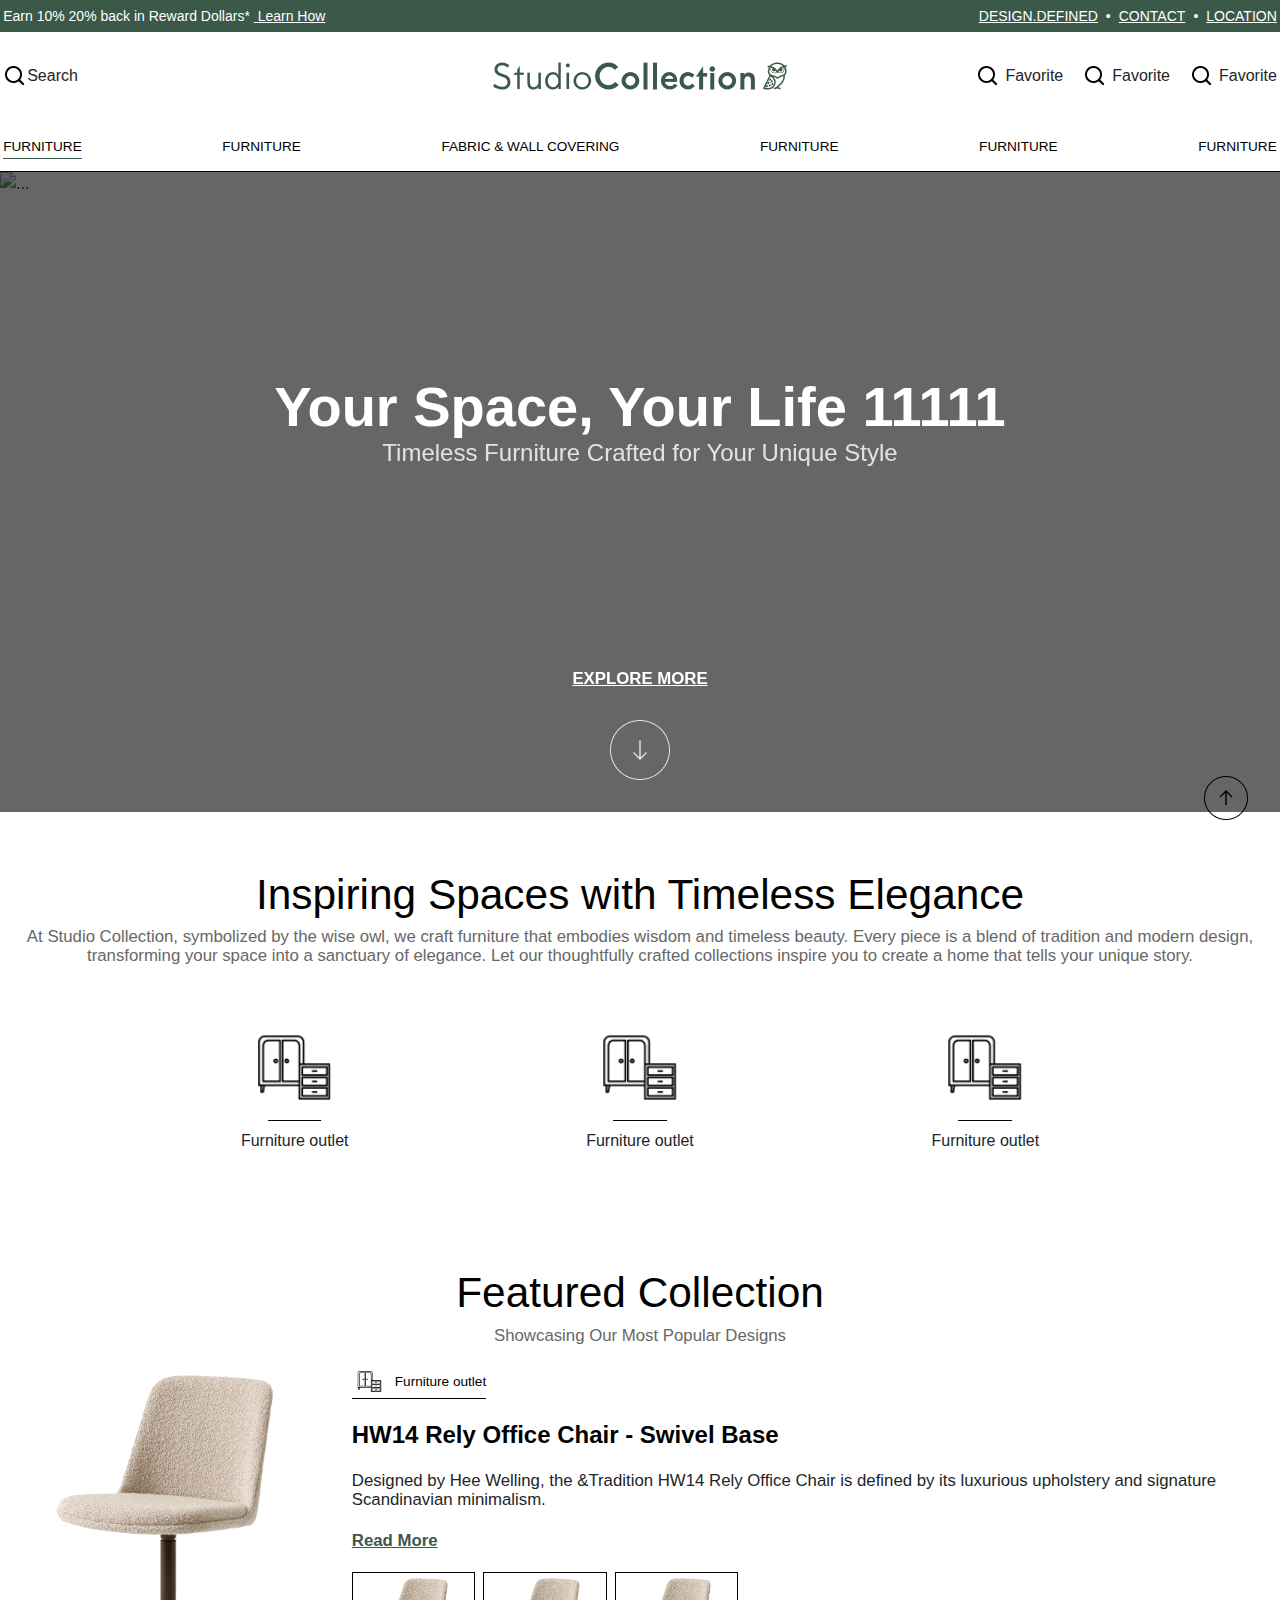
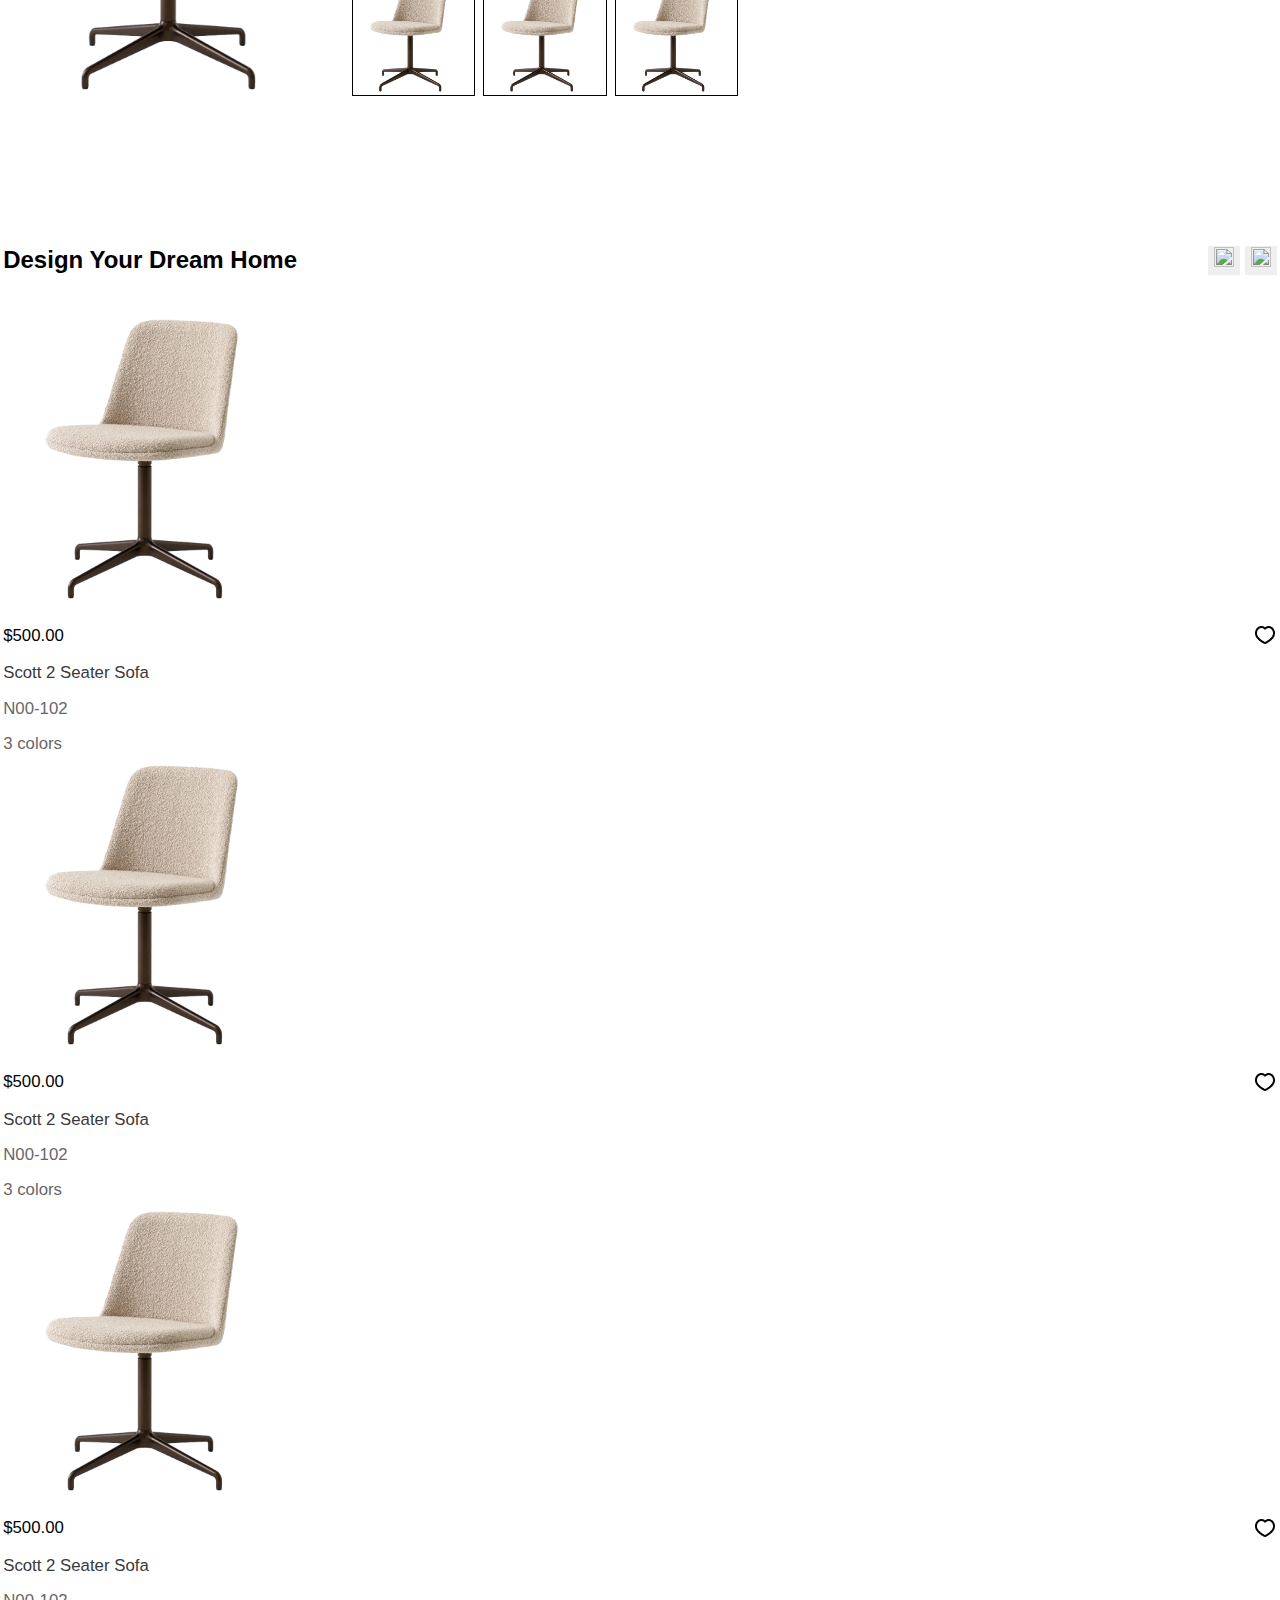
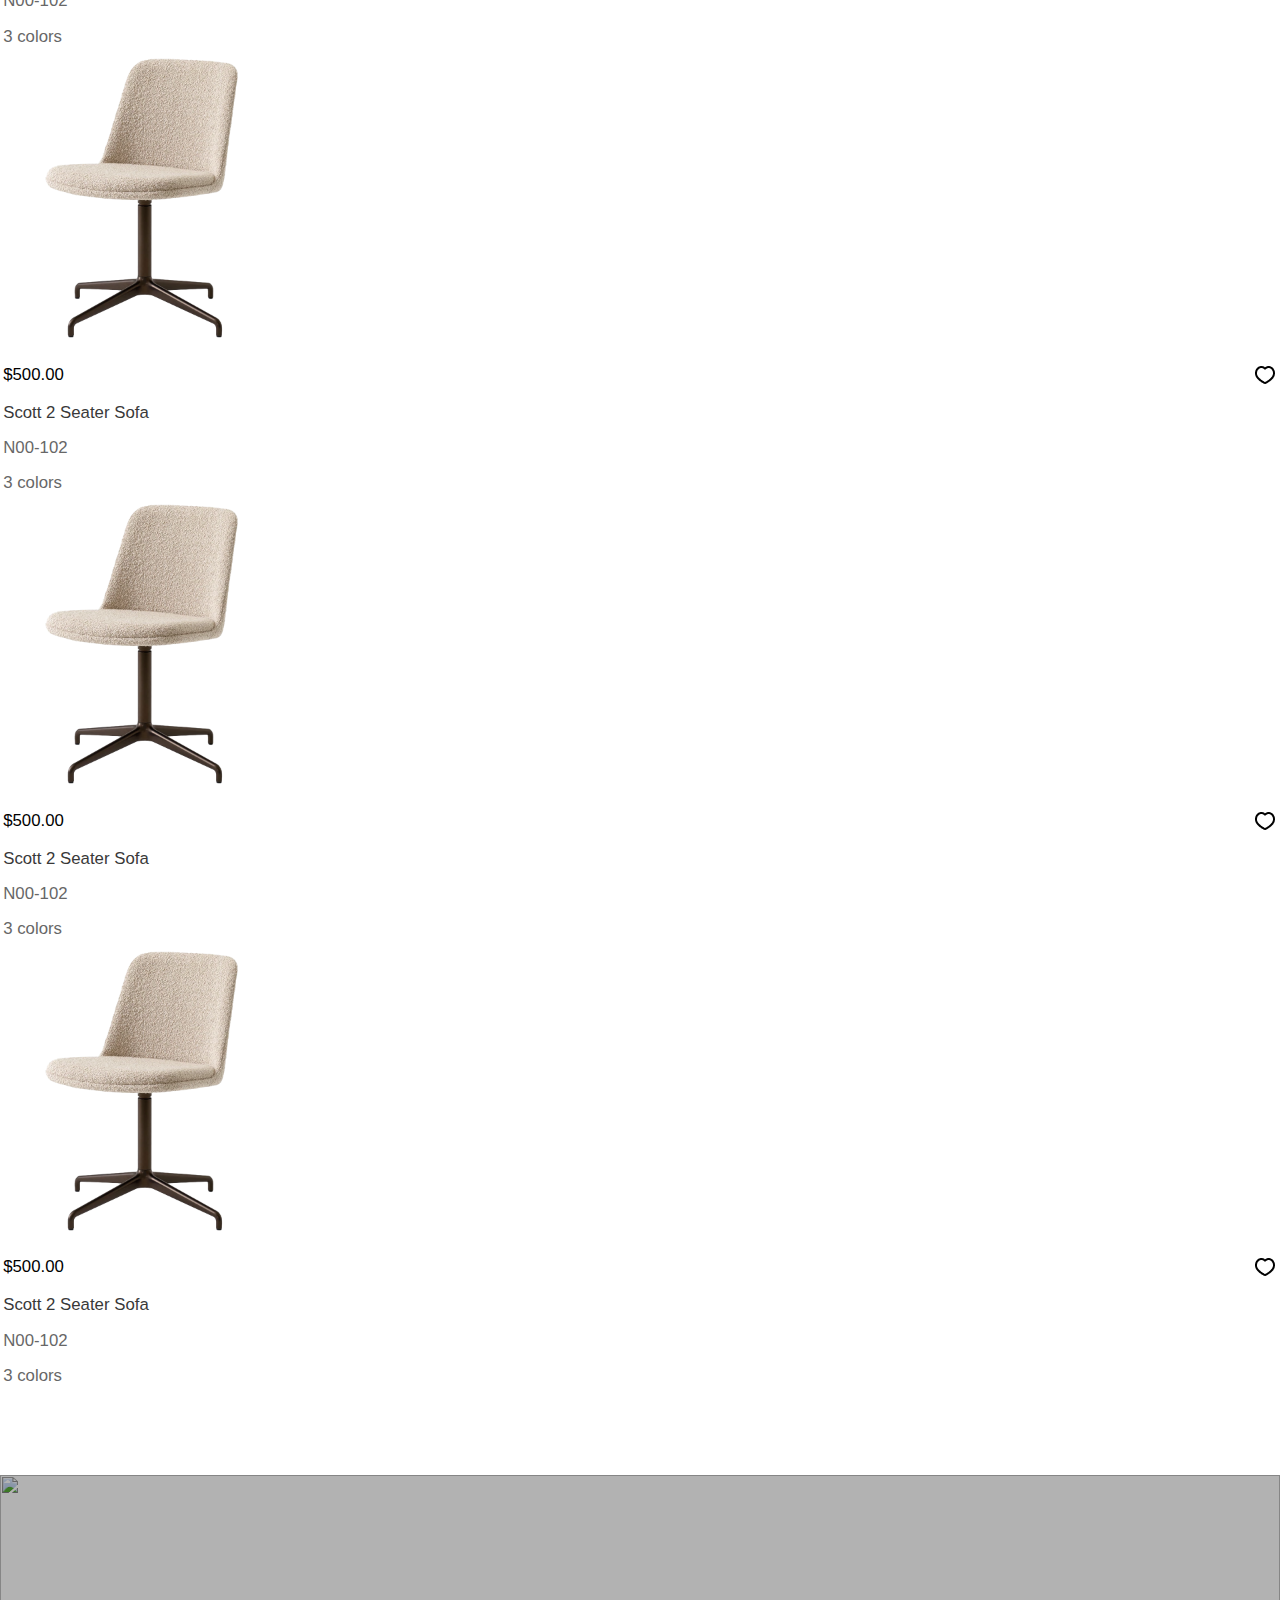
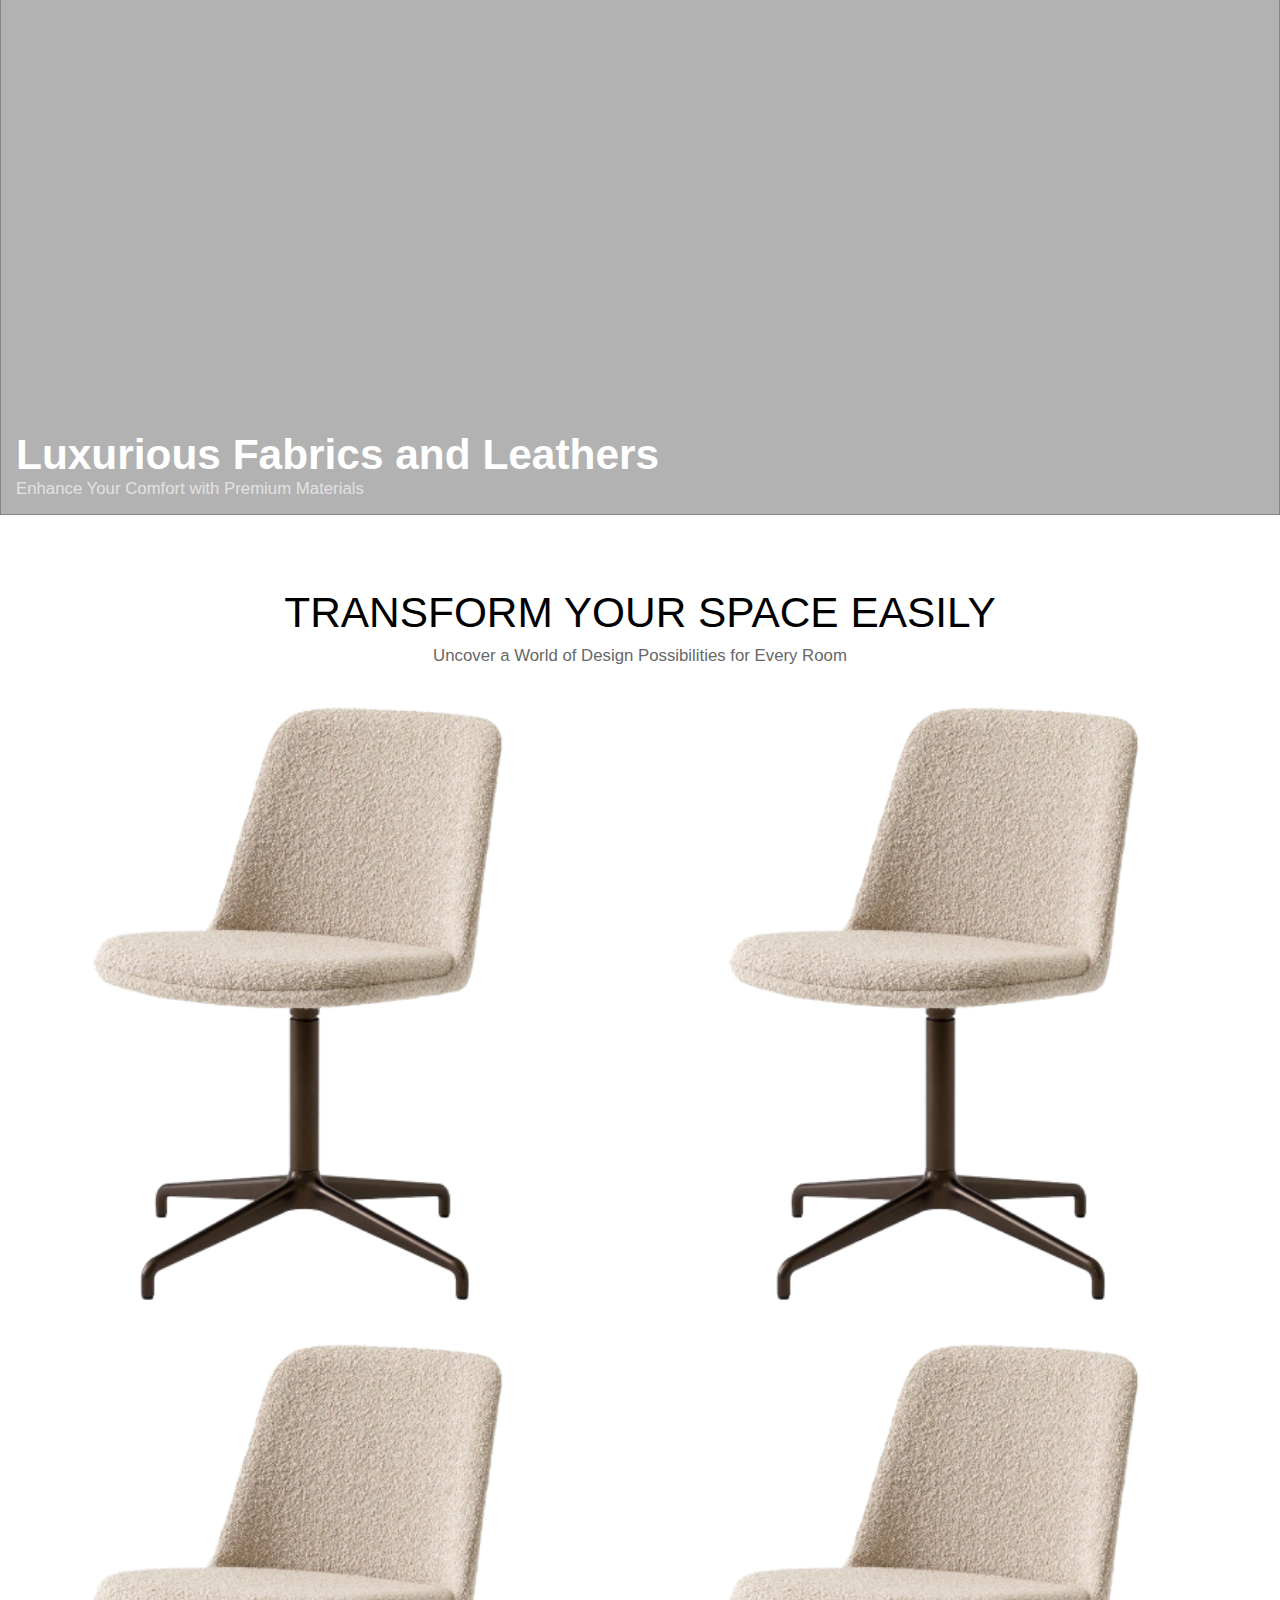
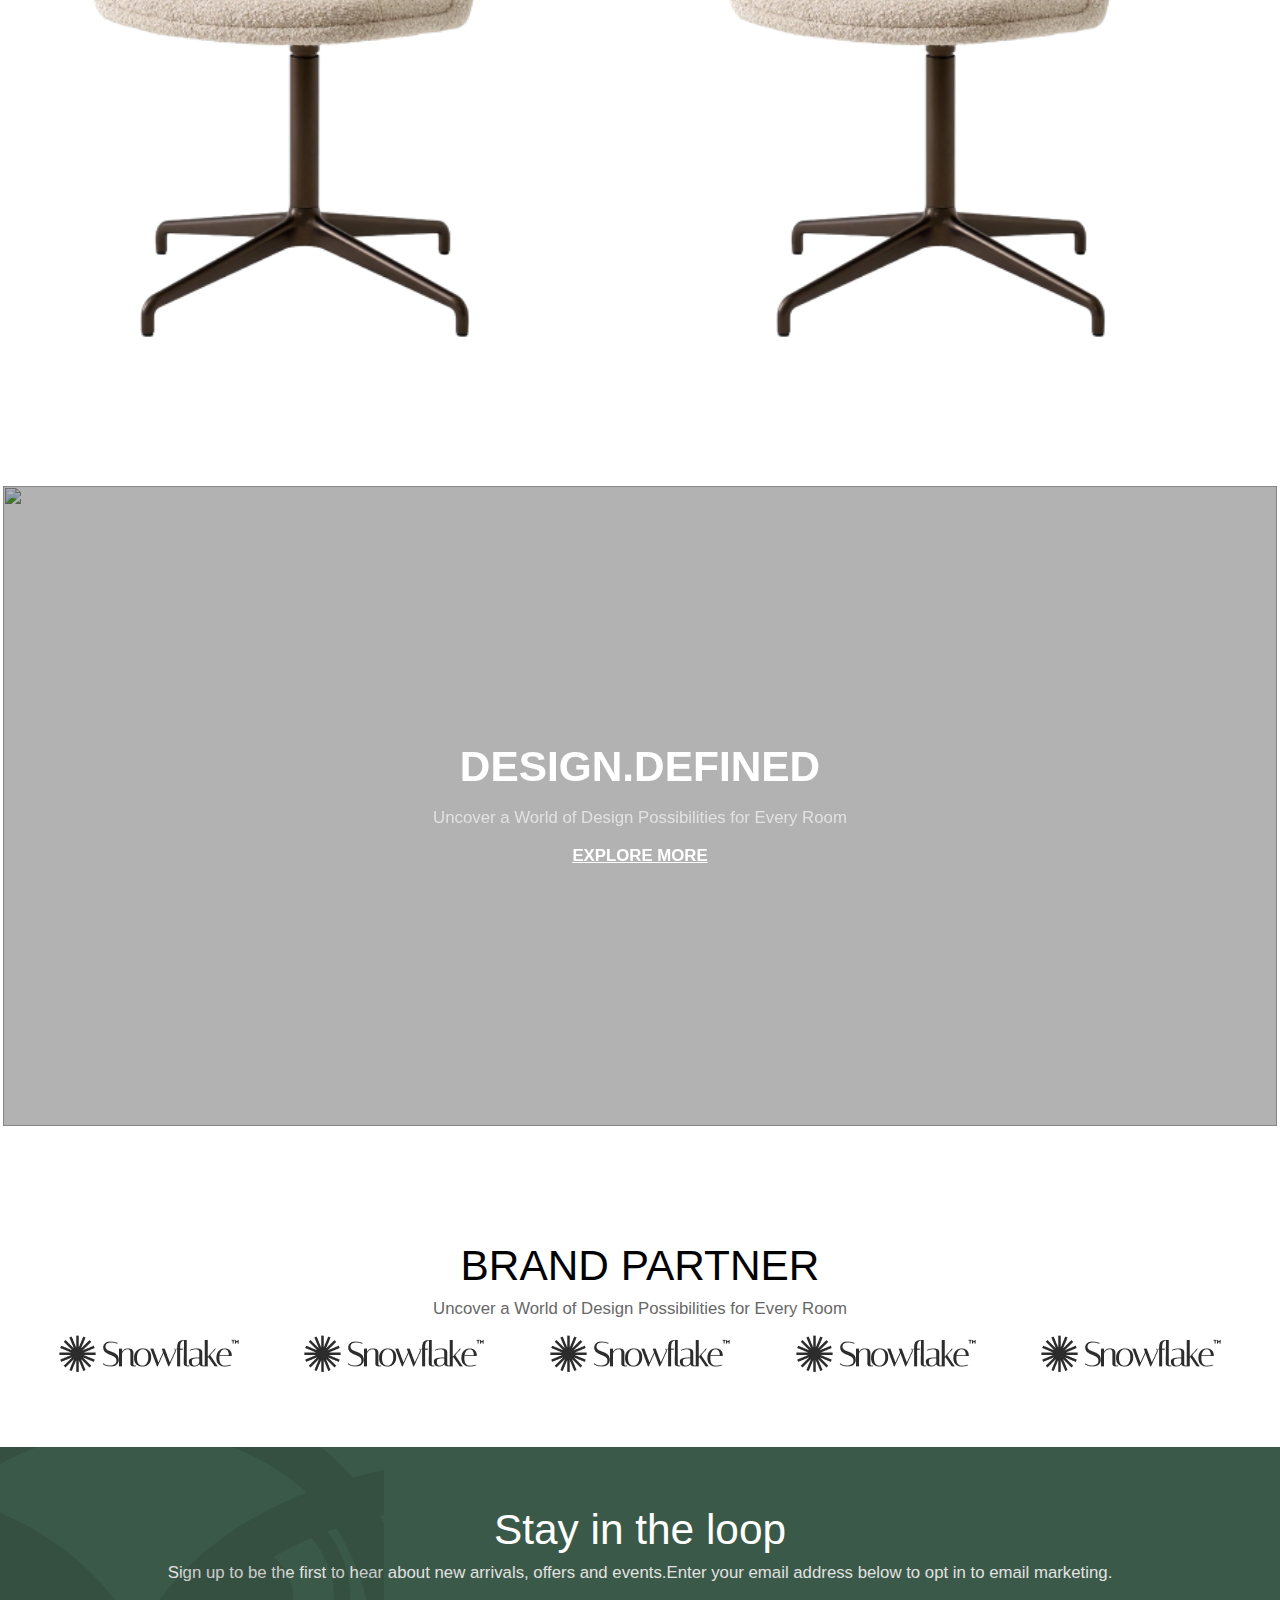
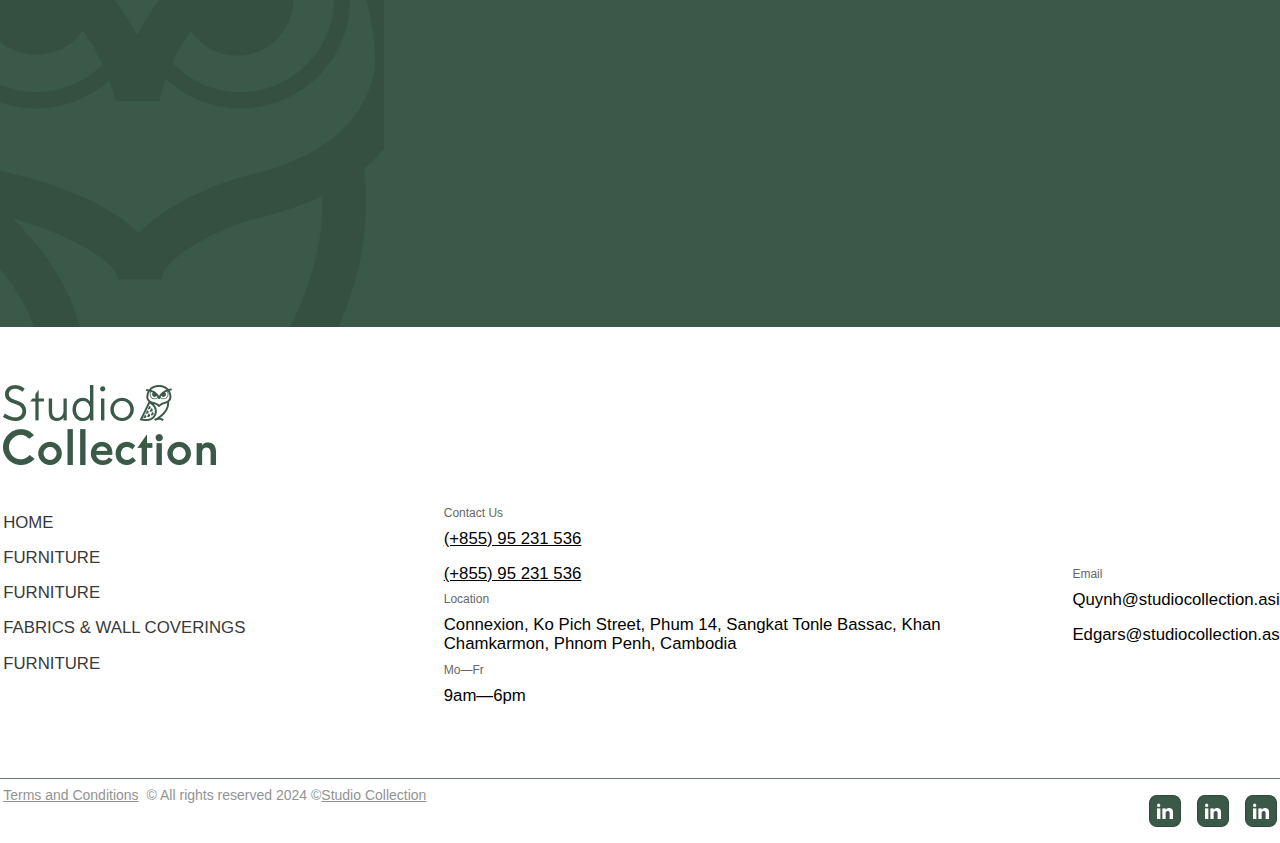
==== index.html @ 07a64d05 "update product slider" ====
<!DOCTYPE html>
<html lang="en">

<head>
  <meta charset="UTF-8">
  <meta name="viewport" content="width=device-width, initial-scale=1.0">
  <title>SCSS & JS Web App with Bootstrap 5</title>

  <!-- Bootstrap 5 CSS -->
  <link href="https://cdn.jsdelivr.net/npm/bootstrap@5.3.0-alpha1/dist/css/bootstrap.min.css" rel="stylesheet">

  <!-- slick -->
  <link rel="stylesheet" type="text/css" href="https://cdn.jsdelivr.net/npm/slick-carousel/slick/slick.css" />
  <link rel="stylesheet" type="text/css" href="https://cdn.jsdelivr.net/npm/slick-carousel/slick/slick-theme.css" />

  <!-- my css  -->
  <link rel="stylesheet" href="./scss/styles.css">
</head>

<body>
  <header>
    <div class="sticky-header">
      <!-- Start info header -->
      <div class="info-header py-2">
        <div class="d-flex align-items-center justify-content-between custome-container py-2">
          <p class="text-14 text-white">Earn 10% 20% back in Reward Dollars* <span><a class="info-header-link"
                href="#"> Learn How</a></span></p>
          <div class="d-flex align-items-center justify-content-center gap-2">
            <a class="text-14 info-header-link" href="#">DESIGN.DEFINED</a>
            <p class="text-14 text-white">•</p>
            <a class="text-14 info-header-link" href="#">CONTACT</a>
            <p class="text-14 text-white">•</p>
            <a class="text-14 info-header-link" href="#">LOCATION</a>
          </div>
        </div>
      </div>
      <!-- End info header -->

      <!-- Start search and logo header -->
      <div class="custome-container py-0">
        <div class="header">
          <div class="search-header col-lg-4">
            <div><img src="./images/search.png" alt=""></div>
            <p class="search-text text-14">Search</p>
            <input type="text" class="search-input" placeholder="Type to search..." />
          </div>

          <div class="w-fit col-lg-4">
            <a href="#" class="w-fit">
              <img src="./images/logo-header.png" alt="Logo">
            </a>
          </div>

          <div class="icons-header col-lg-4">
            <div class="icon-item">
              <div><img src="./images/search.png" alt=""></div>
              <p>Favorite</p>
            </div>
            <div class="icon-item">
              <div><img src="./images/search.png" alt=""></div>
              <p>Favorite</p>
            </div>
            <div class="icon-item">
              <div><img src="./images/search.png" alt=""></div>
              <p>Favorite</p>
            </div>
          </div>
        </div>
      </div>
      <!-- End search and logo header -->

      <!-- Start Menu -->
      <nav class="custome-container py-0 navbar d-flex">
        <div class="nav-item active">
          <a class="text-16 black-neutral" href="#">FURNITURE</a>
        </div>
        <div class="nav-item">
          <a class="text-16 black-neutral" href="#">FURNITURE</a>
        </div>
        <div class="nav-item">
          <a class="text-16 black-neutral" href="#">FABRIC & WALL COVERING</a>
        </div>
        <div class="nav-item">
          <a class="text-16 black-neutral" href="#">FURNITURE</a>
        </div>
        <div class="nav-item">
          <a class="text-16 black-neutral" href="#">FURNITURE</a>
        </div>
        <div class="nav-item">
          <a class="text-16 black-neutral" href="#">FURNITURE</a>
        </div>
      </nav>

    </div>
    <!-- End Menu -->
  </header>

  <!-- Start Hero banner -->
  <div class="custome-carousel">
    <div id="carouselExampleCaptions" class="carousel-height carousel slide" data-bs-ride="carousel">
      <div class="indicators">
        <button type="button" class="indicators-item active data-bs-target=" #carouselExampleCaptions"
          data-bs-slide-to="0" aria-current="true" aria-label="Slide 1"></button>
        <button type="button" class="indicators-item" data-bs-target="#carouselExampleCaptions" data-bs-slide-to="1"
          aria-label="Slide 2"></button>
        <button type="button" class="indicators-item" data-bs-target="#carouselExampleCaptions" data-bs-slide-to="2"
          aria-label="Slide 3"></button>
      </div>
      <div class="carousel-inner h-100">
        <div class="carousel-item active h-100">
          <div class="overlay-60"></div>
          <img src="./images/carousel.jpg" class="d-block w-100 h-100 object-fit-cover" alt="...">
          <div class="caption">
            <div class="caption-inner">
              <h1 class="text-80 fw-bold">Your Space, Your Life 11111</h1>
              <p class="text-32 white-regular">Timeless Furniture Crafted for Your Unique Style</p>
            </div>
            <button class="arr-button">
              <a class="text-20 fw-bold" href="#">EXPLORE MORE</a>
              <div class="icon">
                <img src="./images/down-arrow.png" alt="arrow">
              </div>
            </button>
          </div>
        </div>
      </div>
    </div>
  </div>
  <!-- End Hero banner -->

  <!-- Start Inspiring Spaces -->
  <div class="custome-container">
    <!-- section title -->
    <div>
      <h2 class="text-60 fw-normal text-center black-neutral pb-2">
        Inspiring Spaces with Timeless Elegance
      </h2>
      <p class="text-20 text-center gray-neutral">
        At Studio Collection, symbolized by the wise owl, we craft furniture that embodies wisdom and timeless beauty.
        Every piece is a blend of tradition and modern design, transforming your space into a sanctuary of elegance. Let
        our thoughtfully crafted collections inspire you to create a home that tells your unique story.
      </p>
    </div>

    <div class="d-flex flex-wrap justify-content-evenly pt-5">
      <div>
        <div class="bottom-line">
          <img class="h-100 w-100" src="./images/icon-funiture.png" alt="">
        </div>
        <p class="pt-2">Furniture outlet</p>
      </div>
      <div>
        <div class="bottom-line">
          <img class="h-100 w-100" src="./images/icon-funiture.png" alt="">
        </div>
        <p class="pt-2">Furniture outlet</p>
      </div>
      <div>
        <div class="bottom-line">
          <img class="h-100 w-100" src="./images/icon-funiture.png" alt="">
        </div>
        <p class="pt-2">Furniture outlet</p>
      </div>
    </div>

  </div>
  <!-- End Inspiring Spaces -->

  <!-- Start Featured Collection -->
  <div class="custome-container">
    <!-- section title -->
    <div>
      <h2 class="text-60 fw-normal text-center black-neutral pb-2">
        Featured Collection
      </h2>
      <p class="text-20 text-center gray-neutral">
        Showcasing Our Most Popular Designs
      </p>
    </div>

    <!-- Item preview -->
    <div class="d-block d-md-flex custome-container-sm">
      <div class="product-inview ratio-1x1">
        <img src="./images/chair.png" alt="">
      </div>

      <div class="w-lg-70 d-flex flex-column justify-content-around gap-3">
        <div class="bottom-line-full d-flex align-items-center gap-2 w-fit">
          <img class="img-icon" src="./images/icon-funiture.png" alt="">
          <p class="text-16 black-neutral">Furniture outlet</p>
        </div>
        <h4 class="text-32 fw-bold black-neutral">HW14 Rely Office Chair - Swivel Base</h4>
        <p class="text-20">Designed by Hee Welling, the &Tradition HW14 Rely Office Chair is defined by its luxurious
          upholstery and signature Scandinavian minimalism.
        </p>
        <a class="text-20 fw-bold green-dark" href="#">Read More</a>

        <div class="d-flex gap-2 flex-wrap">
          <div class="item-border thumbnail ratio ratio-1x1">
            <img src="./images/chair.png" alt="">
          </div>
          <div class="item-border thumbnail ratio ratio-1x1">
            <img src="./images/chair.png" alt="">
          </div>
          <div class="item-border thumbnail ratio ratio-1x1">
            <img src="./images/chair.png" alt="">
          </div>
        </div>
      </div>
    </div>
    <!-- Item preview -->

    <!-- View price -->
  </div>

  <!--------------- CHỈNH SỬA PHẦN NÀY NHÓ --------------->
  <div class="custome-container">
    <div class="custome-container-sm">
      <div class="d-flex justify-content-between">
        <h4 class="text-32 fw-bold black-neutral">Design Your Dream Home</h4>
        <div class="custom-nav">
          <button class="prev-btn black-neutral">
            <img src="./images/prev.png" alt="">
          </button>
          <button class="next-btn black-neutral">
            <img src="./images/next.png" alt="">
          </button>
        </div>
      </div>
    </div>
    <div class="product-slider custome-container-sm">
      <div class="product-item">
        <div class="d-flex flex-column justify-content-around align-items-start gap-3">
          <div class="img-scale">
            <img src="./images/chair.png" alt="">
          </div>
          <div class="w-100 d-flex justify-content-between align-items-center">
            <p class="text-20 fw-medium text-black">$500.00</p>
            <div><img src="./images/heart.png" alt=""></div>
          </div>
          <p class="text-20 gray-tertiary">Scott 2 Seater Sofa</p>
          <p class="text-20 gray-neutral">N00-102</p>
          <p class="fw-medium text-20 gray-neutral">3 colors</p>
        </div>
      </div>
      <div class="product-item">
        <div class="d-flex flex-column justify-content-around align-items-start gap-3">
          <div class="img-scale">
            <img src="./images/chair.png" alt="">
          </div>
          <div class="w-100 d-flex justify-content-between align-items-center">
            <p class="text-20 fw-medium text-black">$500.00</p>
            <div><img src="./images/heart.png" alt=""></div>
          </div>
          <p class="text-20 gray-tertiary">Scott 2 Seater Sofa</p>
          <p class="text-20 gray-neutral">N00-102</p>
          <p class="fw-medium text-20 gray-neutral">3 colors</p>
        </div>
      </div>
      <div class="product-item">
        <div class="d-flex flex-column justify-content-around align-items-start gap-3">
          <div class="img-scale">
            <img src="./images/chair.png" alt="">
          </div>
          <div class="w-100 d-flex justify-content-between align-items-center">
            <p class="text-20 fw-medium text-black">$500.00</p>
            <div><img src="./images/heart.png" alt=""></div>
          </div>
          <p class="text-20 gray-tertiary">Scott 2 Seater Sofa</p>
          <p class="text-20 gray-neutral">N00-102</p>
          <p class="fw-medium text-20 gray-neutral">3 colors</p>
        </div>
      </div>
      <div class="product-item">
        <div class="d-flex flex-column justify-content-around align-items-start gap-3">
          <div class="img-scale">
            <img src="./images/chair.png" alt="">
          </div>
          <div class="w-100 d-flex justify-content-between align-items-center">
            <p class="text-20 fw-medium text-black">$500.00</p>
            <div><img src="./images/heart.png" alt=""></div>
          </div>
          <p class="text-20 gray-tertiary">Scott 2 Seater Sofa</p>
          <p class="text-20 gray-neutral">N00-102</p>
          <p class="fw-medium text-20 gray-neutral">3 colors</p>
        </div>
      </div>
      <div class="product-item">
        <div class="d-flex flex-column justify-content-around align-items-start gap-3">
          <div class="img-scale">
            <img src="./images/chair.png" alt="">
          </div>
          <div class="w-100 d-flex justify-content-between align-items-center">
            <p class="text-20 fw-medium text-black">$500.00</p>
            <div><img src="./images/heart.png" alt=""></div>
          </div>
          <p class="text-20 gray-tertiary">Scott 2 Seater Sofa</p>
          <p class="text-20 gray-neutral">N00-102</p>
          <p class="fw-medium text-20 gray-neutral">3 colors</p>
        </div>
      </div>
      <div class="product-item">
        <div class="d-flex flex-column justify-content-around align-items-start gap-3">
          <div class="img-scale">
            <img src="./images/chair.png" alt="">
          </div>
          <div class="w-100 d-flex justify-content-between align-items-center">
            <p class="text-20 fw-medium text-black">$500.00</p>
            <div><img src="./images/heart.png" alt=""></div>
          </div>
          <p class="text-20 gray-tertiary">Scott 2 Seater Sofa</p>
          <p class="text-20 gray-neutral">N00-102</p>
          <p class="fw-medium text-20 gray-neutral">3 colors</p>
        </div>
      </div>
    </div>
  </div>

  <!--------------- CHỈNH SỬA PHẦN NÀY NHÓ --------------->

  <!-- View price -->
  <div class="custome-container-sm">
    <div class="position-relative carousel-height w-100">
      <img src="./images/carousel.jpg" alt="">
      <div class="overlay-30"></div>
      <div class="z-3 position-absolute bottom-0 p-20">
        <h2 class="text-60 fw-bold text-white">Luxurious Fabrics and Leathers</h2>
        <p class="text-20 white-regular">Enhance Your Comfort with Premium Materials</p>
      </div>
    </div>
  </div>
  </div>
  <!-- End Featured Collection -->

  <!-- Start TRANSFORM YOUR SPACE EASILY -->
  <div class="custome-container">
    <!-- section title -->
    <div>
      <h2 class="text-60 fw-normal text-center black-neutral pb-2">
        TRANSFORM YOUR SPACE EASILY
      </h2>
      <p class="text-20 text-center gray-neutral">
        Uncover a World of Design Possibilities for Every Room
      </p>
    </div>
    <div class="d-flex justify-content-center align-items-center flex-wrap custome-container-sm">
      <div class="card-container ratio ratio-1x1">
        <img src="./images/chair.png" alt="">
        <div class="overlay">
          <h2 class="text-60 fw-bold text-white">Luxurious Fabrics and Leathers</h2>
          <p class="text-20 white-regular">Enhance Your Comfort with Premium Materials</p>
        </div>
      </div>
      <div class="card-container ratio ratio-1x1">
        <img src="./images/chair.png" alt="">
        <div class="overlay">
          <h2 class="text-60 fw-bold text-white">Luxurious Fabrics and Leathers</h2>
          <p class="text-20 white-regular">Enhance Your Comfort with Premium Materials</p>
        </div>
      </div>
      <div class="card-container ratio ratio-1x1">
        <img src="./images/chair.png" alt="">
        <div class="overlay">
          <h2 class="text-60 fw-bold text-white">Luxurious Fabrics and Leathers</h2>
          <p class="text-20 white-regular">Enhance Your Comfort with Premium Materials</p>
        </div>
      </div>
      <div class="card-container ratio ratio-1x1">
        <img src="./images/chair.png" alt="">
        <div class="overlay">
          <h2 class="text-60 fw-bold text-white">Luxurious Fabrics and Leathers</h2>
          <p class="text-20 white-regular">Enhance Your Comfort with Premium Materials</p>
        </div>
      </div>
    </div>
  </div>
  <!-- End TRANSFORM YOUR SPACE EASILY -->

  <!-- start DESIGN.DEFINED -->
  <div class="custome-container">
    <div class="position-relative carousel-height w-100">
      <img class="object-fit-cover" src="./images/carousel.jpg" alt="">
      <div class="overlay-30"></div>
      <div
        class="z-3 position-absolute bottom-0 w-100 h-100 p-20 d-flex flex-column justify-content-center align-items-center gap-3">
        <h2 class="text-60 fw-bold text-white">DESIGN.DEFINED</h2>
        <p class="text-20 white-regular">Uncover a World of Design Possibilities for Every Room</p>
        <button class="arr-button bg-transparent">
          <a class="text-20 fw-bold" href="#">EXPLORE MORE</a>
        </button>
      </div>
    </div>
  </div>
  <!-- end DESIGN.DEFINED -->

  <!-- start BRAND PARTNER -->
  <div class="custome-container">
    <!-- section title -->
    <div>
      <h2 class="text-60 fw-normal text-center black-neutral pb-2">
        BRAND PARTNER
      </h2>
      <p class="text-20 text-center gray-neutral">
        Uncover a World of Design Possibilities for Every Room
      </p>
    </div>
    <div class="d-flex flex-wrap align-items-center justify-content-evenly">
      <div class="">
        <img src="./images/brand.png" alt="">
      </div>
      <div class="">
        <img src="./images/brand.png" alt="">
      </div>
      <div class="">
        <img src="./images/brand.png" alt="">
      </div>
      <div class="">
        <img src="./images/brand.png" alt="">
      </div>
      <div class="">
        <img src="./images/brand.png" alt="">
      </div>
    </div>
  </div>
  <!-- end BRAND PARTNER -->

  <!-- Start Form -->
  <div class="contact-section">
    <div class="position-absolute top-0 bottom-0 w-30"><img src="./images/water-mark.png" alt=""></div>
    <!-- section title -->
    <div class="w-lg-30 mx-auto">
      <h2 class="text-60 fw-normal text-center text-white pb-2">
        Stay in the loop
      </h2>
      <p class="text-20 text-center white-regular">
        Sign up to be the first to hear about new arrivals, offers and events.Enter your email address below to opt in
        to email marketing.
      </p>
    </div>
  </div>
  <!-- End Form -->

  <!-- Start main Footer -->
  <div class="custome-container">
    <div class="w-fit h-100">
      <a href="#" class="w-fit">
        <img src="./images/logo.png" alt="">
      </a>
    </div>
    <div
      class="d-flex flex-column flex-lg-row gap-3 justify-content-between align-items-start pt-lg-5 custome-container-sm">
      <div class="d-flex flex-column gap-3 col-lg-4">
        <a class="text-20 gray-tertiary text-decoration-none" href="#">HOME</a>
        <a class="text-20 gray-tertiary text-decoration-none" href="#">FURNITURE </a>
        <a class="text-20 gray-tertiary text-decoration-none" href="#">FURNITURE </a>
        <a class="text-20 gray-tertiary text-decoration-none" href="#">FABRICS & WALL COVERINGS </a>
        <a class="text-20 gray-tertiary text-decoration-none" href="#">FURNITURE </a>
      </div>
      <div class="d-lg-flex justify-content-between gap-5 col-lg-8">
        <div class="d-flex flex-column gap-3">
          <div class="d-flex flex-column gap-3">
            <p class="text-12 gray-neutral">Contact Us</p>
            <a class="text-20 black-neutral" href="tel:+85595231536">(+855) 95 231 536
            </a>
            <a class="text-20 black-neutral" href="tel:+85595231536">(+855) 95 231 536
            </a>
          </div>
          <div class="d-flex flex-column gap-3">
            <p class="text-12 gray-neutral">Location</p>
            <p class="text-20 black-neutral">
              Connexion, Ko Pich Street, Phum 14, Sangkat Tonle Bassac, Khan Chamkarmon, Phnom Penh, Cambodia
            </p>
          </div>
          <div class="d-flex flex-column gap-3">
            <p class="text-12 gray-neutral">Mo—Fr</p>
            <p class="text-20 black-neutral">
              9am—6pm
            </p>
          </div>
        </div>
        <div class="d-flex flex-column gap-3 justify-content-center">
          <p class="text-12 gray-neutral">Email</p>
          <a href="mailto:Quynh@studiocollection.asia" class="text-20 black-neutral text-decoration-none">
            Quynh@studiocollection.asia
          </a>
          <a href="mailto:Edgars@studiocollection.asia" class="text-20 black-neutral text-decoration-none">
            Edgars@studiocollection.asia
          </a>
        </div>
      </div>
    </div>
  </div>
  <!-- End main Footer -->

  <!-- Start Social Links -->
  <footer class="border-top border-secondary">
    <div class="custome-container py-3">
      <div class="d-flex justify-content-between align-items-start">
        <div class="d-flex gap-2">
          <a class="text-14 gray-subtext" href="#">Terms and Conditions</a>
          <p class="text-14 gray-subtext">© All rights reserved 2024 ©<a class="text-14 gray-subtext" href="#">Studio
              Collection</a></p>
        </div>
        <div class="d-flex justify-content-between align-items-center gap-3">
          <div class="social-bg">
            <a href="#" class="w-fit">
              <img src="./images/social-bg.png" alt="">
            </a>
          </div>
          <div class="social-bg">
            <a href="#" class="w-fit">
              <img src="./images/social-bg.png" alt="">
            </a>
          </div>
          <div class="social-bg">
            <a href="#" class="w-fit">
              <img src="./images/social-bg.png" alt="">
            </a>
          </div>
        </div>
      </div>
    </div>
    <!-- End Social Links -->
    <a href="#" class="to-top">
      <img src="./images/to-top.png" alt="">
    </a>
  </footer>
  <!-- Bootstrap 5 JS Bundle with Popper -->

  <script src="https://cdn.jsdelivr.net/npm/bootstrap@5.3.0-alpha1/dist/js/bootstrap.bundle.min.js"></script>

  <!-- slick -->
  <script src="https://code.jquery.com/jquery-3.6.0.min.js"></script>
  <script type="text/javascript" src="https://cdn.jsdelivr.net/npm/slick-carousel/slick/slick.min.js"></script>


  <!-- My JS -->
  <script src="app.js"></script>

</body>

</html>
---- scss/styles.css ----
body {
  font-family: Arial, sans-serif;
  margin: 0;
  height: 100vh;
  flex-direction: column;
  scroll-behavior: smooth;
}

h1,
h2,
h3,
h4,
p,
a {
  padding: 0;
  margin: 0;
}

a {
  transition: all 0.3s ease-in-out;
}
a:hover {
  color: #3B5948;
}

img {
  width: 100%;
  height: 100%;
  -o-object-fit: cover;
     object-fit: cover;
}

a {
  color: white;
}

button {
  border: none;
}

.carousel-height {
  height: calc(320px + 25vw);
  min-height: 400px;
  max-height: 800px;
}

.overlay-60 {
  top: 0;
  position: absolute;
  width: 100%;
  height: 100%;
  background-color: black;
  opacity: 0.6;
}

.overlay-30 {
  top: 0;
  position: absolute;
  width: 100%;
  height: 100%;
  background-color: black;
  opacity: 0.3;
}

.text-80 {
  font-size: clamp(8.8px, 8px + 3.75vw, 80px);
  line-height: calc(4.8px + 4.75vw);
}

.text-60 {
  font-size: calc(7.2px + 2.75vw);
  line-height: calc(4.8px + 3.5vw);
}

.text-32 {
  font-size: calc(8px + 1.25vw);
  line-height: calc(6.72px + 1.65vw);
}

.text-20 {
  font-size: calc(10.4px + 0.5vw);
  line-height: calc(9.6px + 0.75vw);
}

.text-16 {
  font-size: calc(8.8px + 0.375vw);
  line-height: calc(8.16px + 0.575vw);
}

.text-14 {
  font-size: 14px;
  line-height: 0%;
}

.text-12 {
  font-size: 12px;
  line-height: 0%;
}

.white-regular {
  color: #E2E2E2;
}

.black-neutral {
  color: #010101;
}

.gray-neutral {
  color: #676767;
}

.gray-tertiary {
  color: #393939;
}

.gray-subtext {
  color: #939393;
}

.green-dark {
  color: #3B5948;
}

.green-primary {
  color: rgba(59, 89, 72, 0.8);
}

.custome-container {
  max-width: 1280px;
  padding: calc(28.8px + 2.25vw) calc(9.6px - 0.5vw);
  margin: 0 auto;
}

.custome-container-sm {
  padding: calc(8px + 0.625vw) 0;
}

.p-20 {
  padding: calc(8px + 0.625vw);
}

.img-icon {
  width: 35px;
  height: 35px;
}

.thumbnail {
  width: calc(92.2px + 2.4375vw);
  height: calc(92.2px + 2.4375vw);
}

.product-inview {
  width: calc(271.8px + 10.0625vw);
}

.img-scale {
  width: 300px;
  height: 300px;
  overflow: hidden;
  position: relative;
}
.img-scale img {
  width: 100%;
  height: 100%;
  -o-object-fit: cover;
     object-fit: cover;
  transition: transform 0.3s ease-in-out, transform-origin 0.3s ease-in-out;
}
.img-scale:hover {
  cursor: zoom-in;
}
.img-scale:hover img {
  transform: scale(1.6);
}

.w-30 {
  width: 30%;
}

.w-70 {
  width: 70%;
}

.w-fit {
  width: -moz-fit-content;
  width: fit-content;
}

.h-fit {
  height: -moz-fit-content;
  height: fit-content;
}

.custome-carousel .indicators {
  position: absolute;
  z-index: 2;
  display: flex;
  justify-content: center;
  list-style: none;
  right: 1rem;
  top: 50%;
  display: flex;
  flex-direction: column;
  gap: 0.5rem;
}
.custome-carousel .indicators .indicators-item {
  width: 2px;
  height: 40px;
  padding: 0;
  border: none;
  background-color: #676767;
}
.custome-carousel .indicators .indicators-item:active {
  background-color: white !important;
}
.custome-carousel .caption {
  position: absolute;
  bottom: 0;
  color: white;
  width: 100%;
  height: 100%;
  display: flex;
  flex-direction: column;
  align-items: center;
  justify-content: end;
  padding-bottom: 2rem;
}
.custome-carousel .caption .caption-inner {
  width: -moz-fit-content;
  width: fit-content;
  margin: auto;
  text-align: center;
}
.custome-carousel .caption .arr-button {
  background-color: transparent;
  padding: 0;
  display: flex;
  flex-direction: column;
  justify-content: center;
  align-items: center;
  row-gap: 2rem;
  margin: 0 auto;
}
.custome-carousel .caption .arr-button .icon {
  width: 60px;
  height: 60px;
}
.custome-carousel .item-overlay {
  position: absolute;
  width: 100%;
  height: 100%;
  background-color: black;
  opacity: 0.6;
}

.bottom-line {
  position: relative;
}
.bottom-line::after {
  content: "";
  position: absolute;
  bottom: 0;
  height: 1px;
  background-color: #010101;
  width: 50%;
  left: 50%;
}
.bottom-line::after {
  transform: translateX(-50%);
}

.bottom-line-full {
  position: relative;
}
.bottom-line-full::after {
  content: "";
  position: absolute;
  bottom: 0;
  height: 1px;
  background-color: #010101;
  width: 100%;
  left: 0;
}

.item-border {
  border: 1px solid #010101;
}

.card-container {
  width: 50%;
  position: relative;
  overflow: hidden;
  border-radius: 10px;
  transition: transform 0.3s ease-in-out;
}
.card-container:nth-child(even) .overlay {
  background-color: rgba(151, 134, 64, 0.8);
}
.card-container:nth-child(odd) .overlay {
  background-color: rgba(59, 89, 72, 0.8);
}
.card-container img {
  width: 100%;
  height: 100%;
  -o-object-fit: cover;
     object-fit: cover;
}
.card-container .overlay {
  position: absolute;
  top: 0;
  left: 0;
  width: 100%;
  height: 100%;
  opacity: 0;
  display: flex;
  flex-direction: column;
  justify-content: end;
  align-items: start;
  transition: opacity 0.3s ease-in-out;
  color: #fff;
  font-size: 1.5rem;
  text-align: center;
  padding: calc(8px + 0.625vw);
  text-align: left;
}
.card-container:hover .overlay {
  opacity: 0.8;
}

.contact-section {
  position: relative;
  padding: calc(28.8px + 2.25vw) 0;
  background-color: #3B5948;
  height: calc(173.4px + 23.9375vw);
}

.social-bg {
  height: 32px;
  width: 32px;
  display: flex;
}

.to-top {
  position: fixed;
  bottom: 5rem;
  right: 2rem;
  text-decoration: none;
}

header {
  position: relative;
  height: 172px;
  width: 100%;
}
header .sticky-header {
  position: fixed;
  height: 172px;
  width: 100%;
  z-index: 99;
  background-color: white;
  border-bottom: 1px solid #010101;
}
header .sticky-header .header {
  display: flex;
  justify-content: space-between;
  align-items: center;
  height: 88px;
}
header .sticky-header .header .search-header {
  display: flex;
  align-items: center;
}
header .sticky-header .header .search-header .search-text {
  cursor: pointer;
  font-size: 16px;
  display: inline-block;
  transition: all 0.3s ease;
}
header .sticky-header .header .search-header .search-input {
  display: none;
  padding: 5px;
  font-size: 16px;
  border: 1px solid #ccc;
  border-radius: 4px;
}
header .sticky-header .header .search-header.active .search-text {
  display: none;
}
header .sticky-header .header .search-header.active .search-input {
  display: inline-block;
}
header .sticky-header .header .icons-header {
  display: flex;
  justify-content: end;
  gap: 20px;
}
header .sticky-header .header .icons-header .icon-item {
  display: flex;
  align-items: center;
  gap: 5px;
  font-size: 16px;
  cursor: pointer;
}
header .sticky-header .info-header {
  background-color: #3B5948;
}
header .sticky-header .info-header .info-header-link:hover {
  color: #939393 !important;
}

.navbar {
  height: 52px;
}
.navbar .nav-item {
  cursor: pointer;
  transition: all 0.3s ease-in-out;
}
.navbar .nav-item a {
  text-decoration: none;
}
.navbar .nav-item::after {
  content: "";
  width: 100%;
  height: 1px;
  background-color: #3B5948;
  opacity: 0;
  display: block;
}
.navbar .nav-item.active::after {
  opacity: 1;
}/*# sourceMappingURL=styles.css.map */
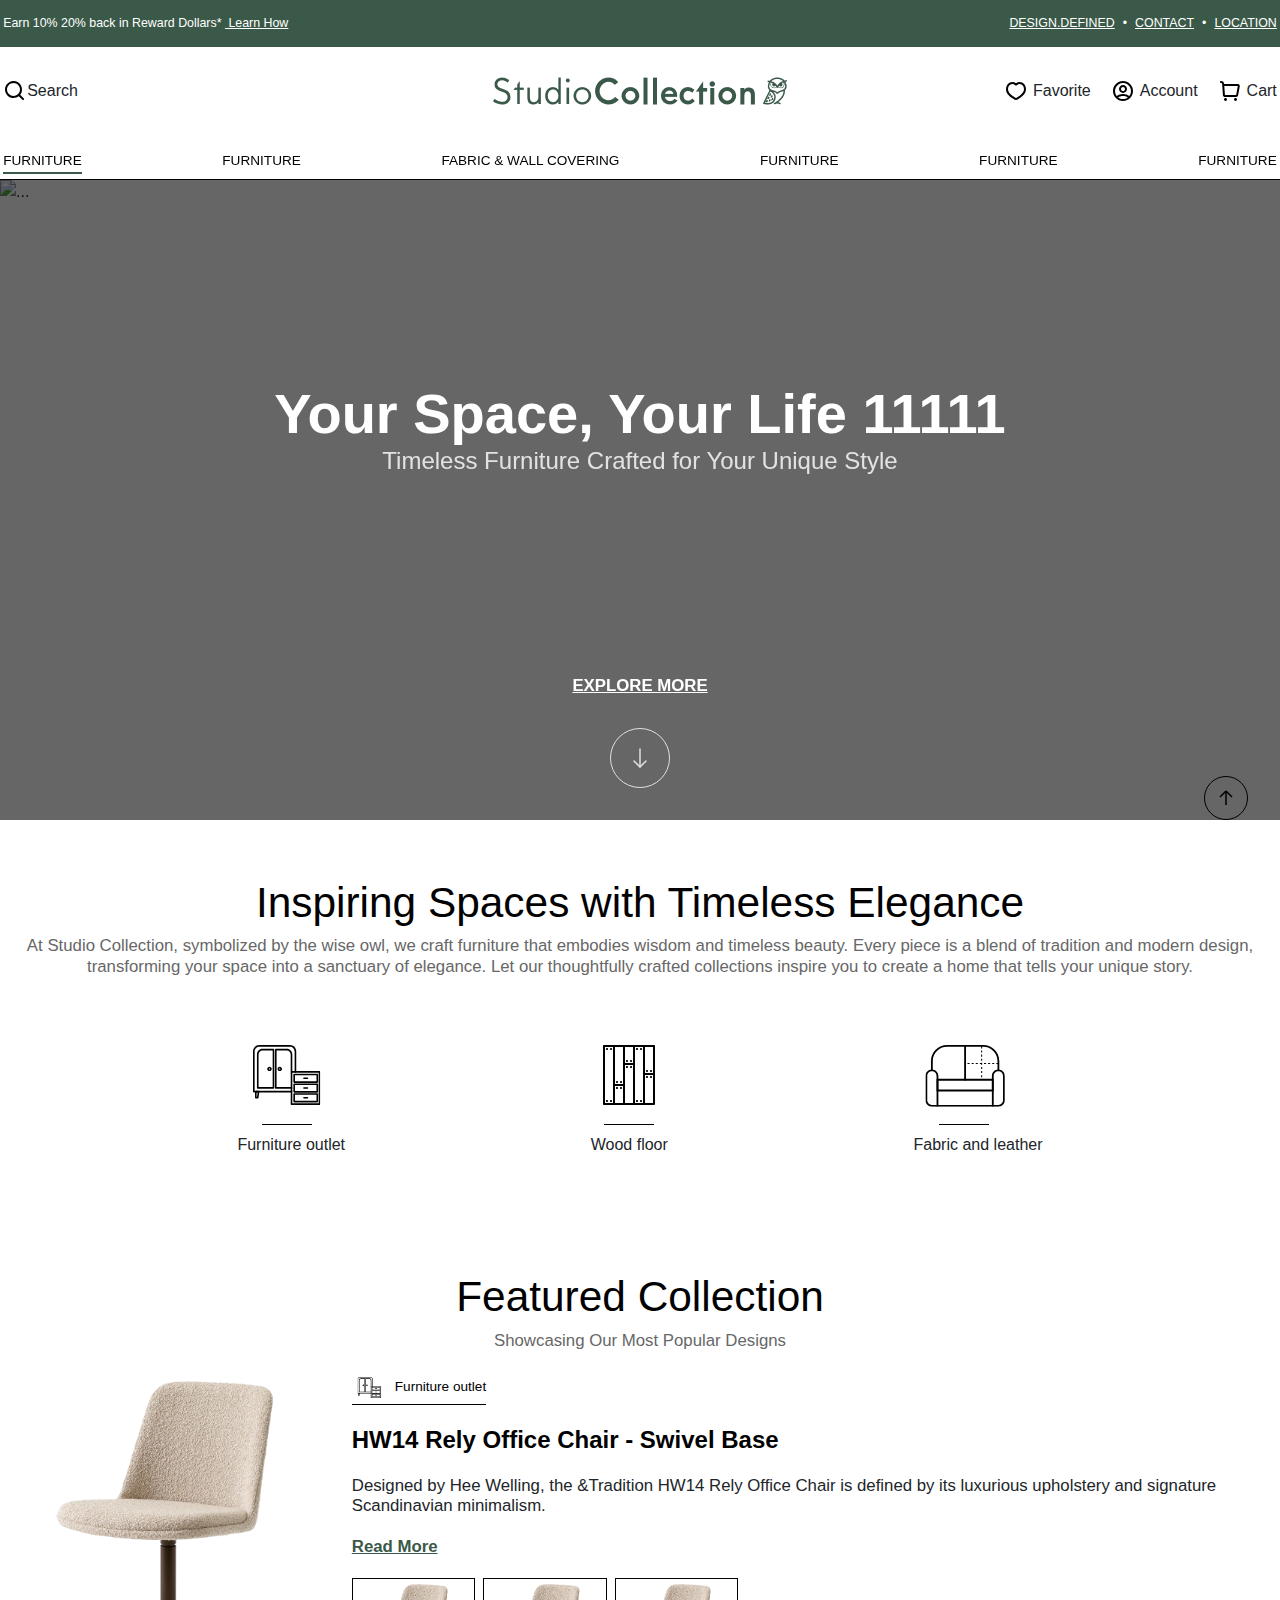
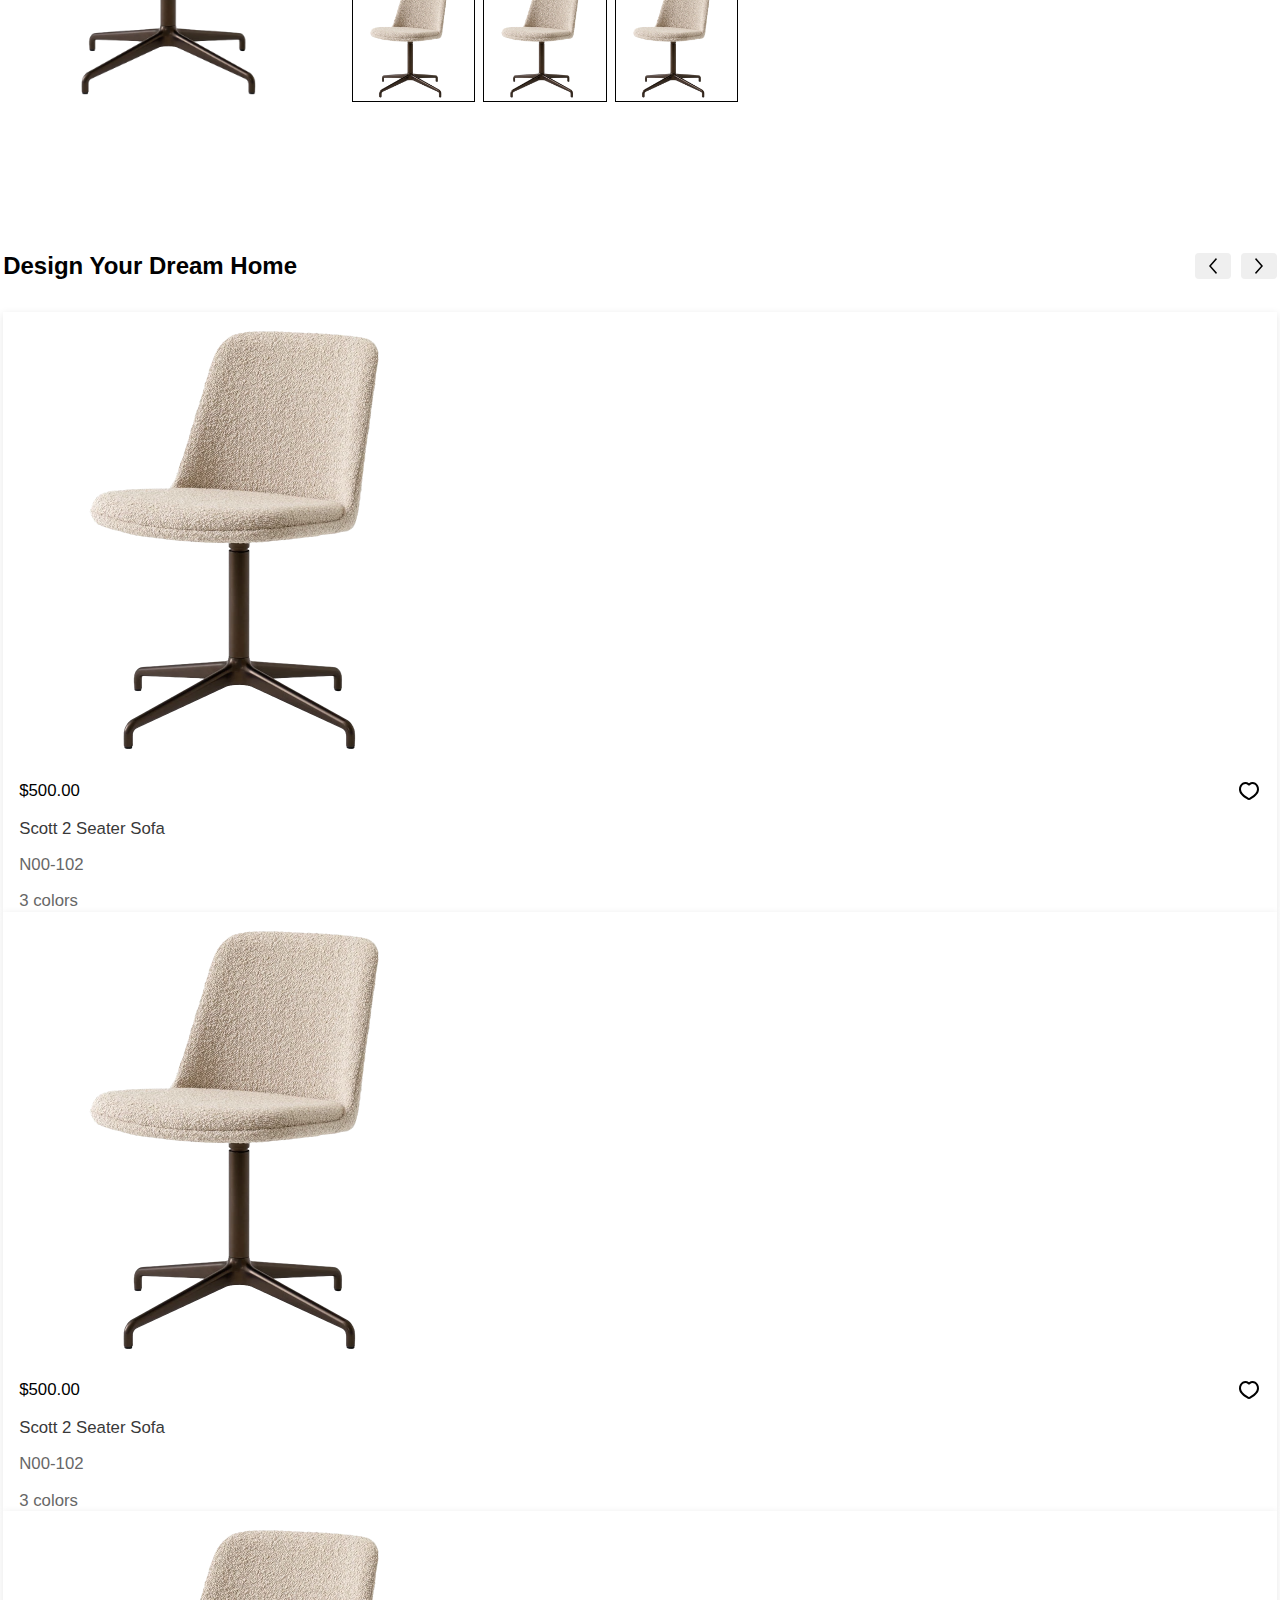
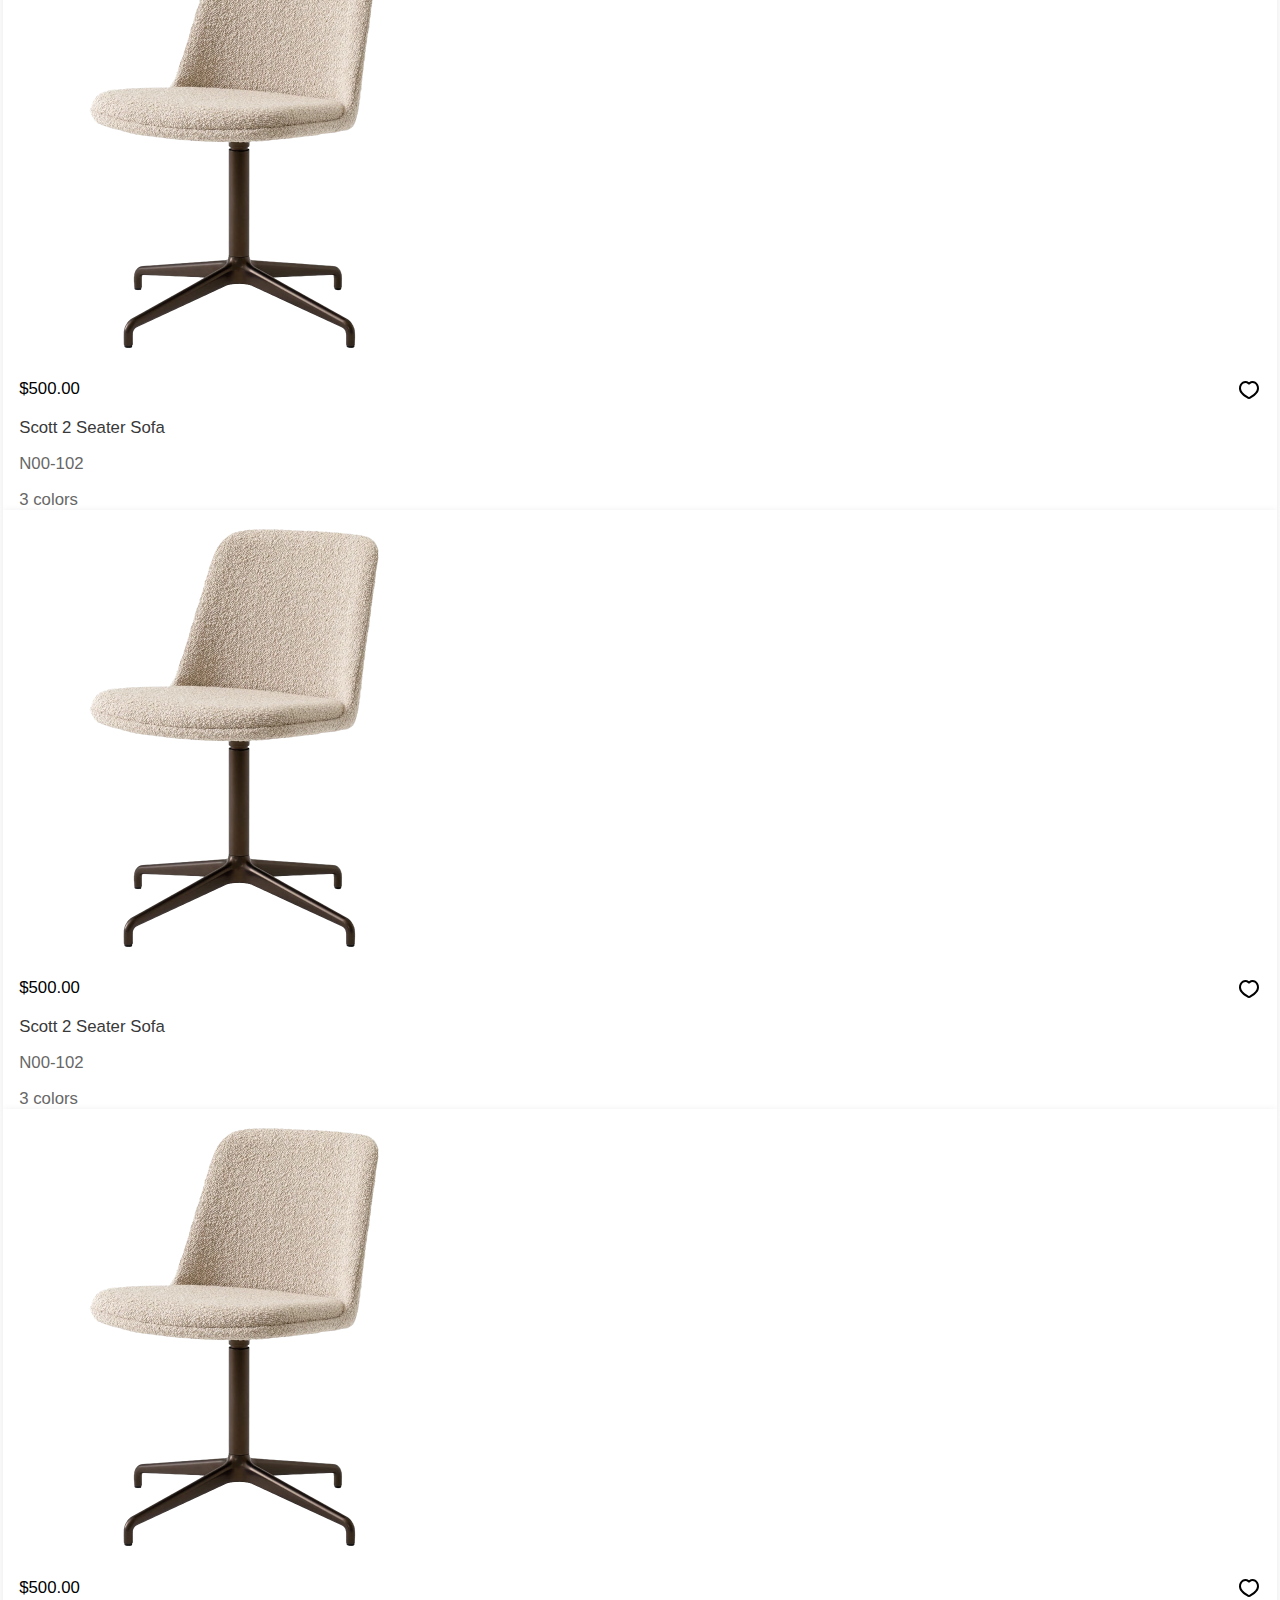
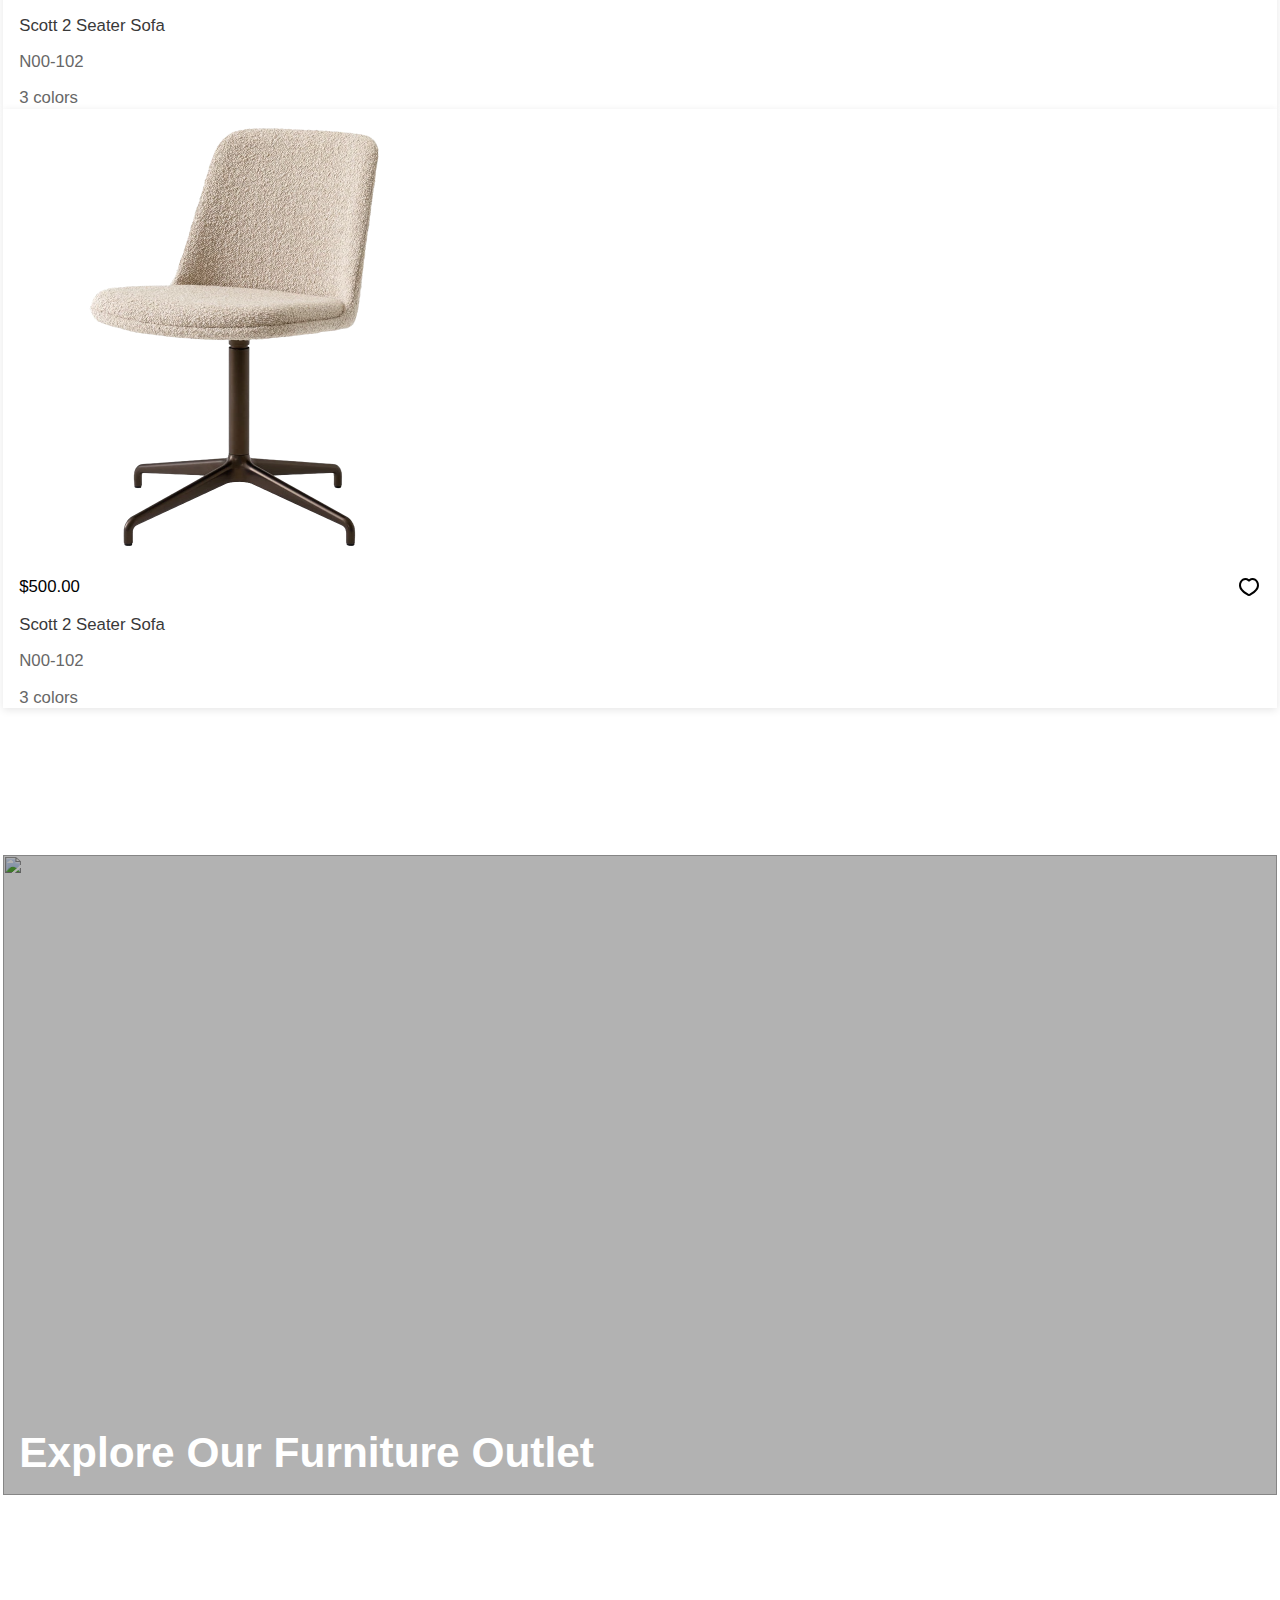
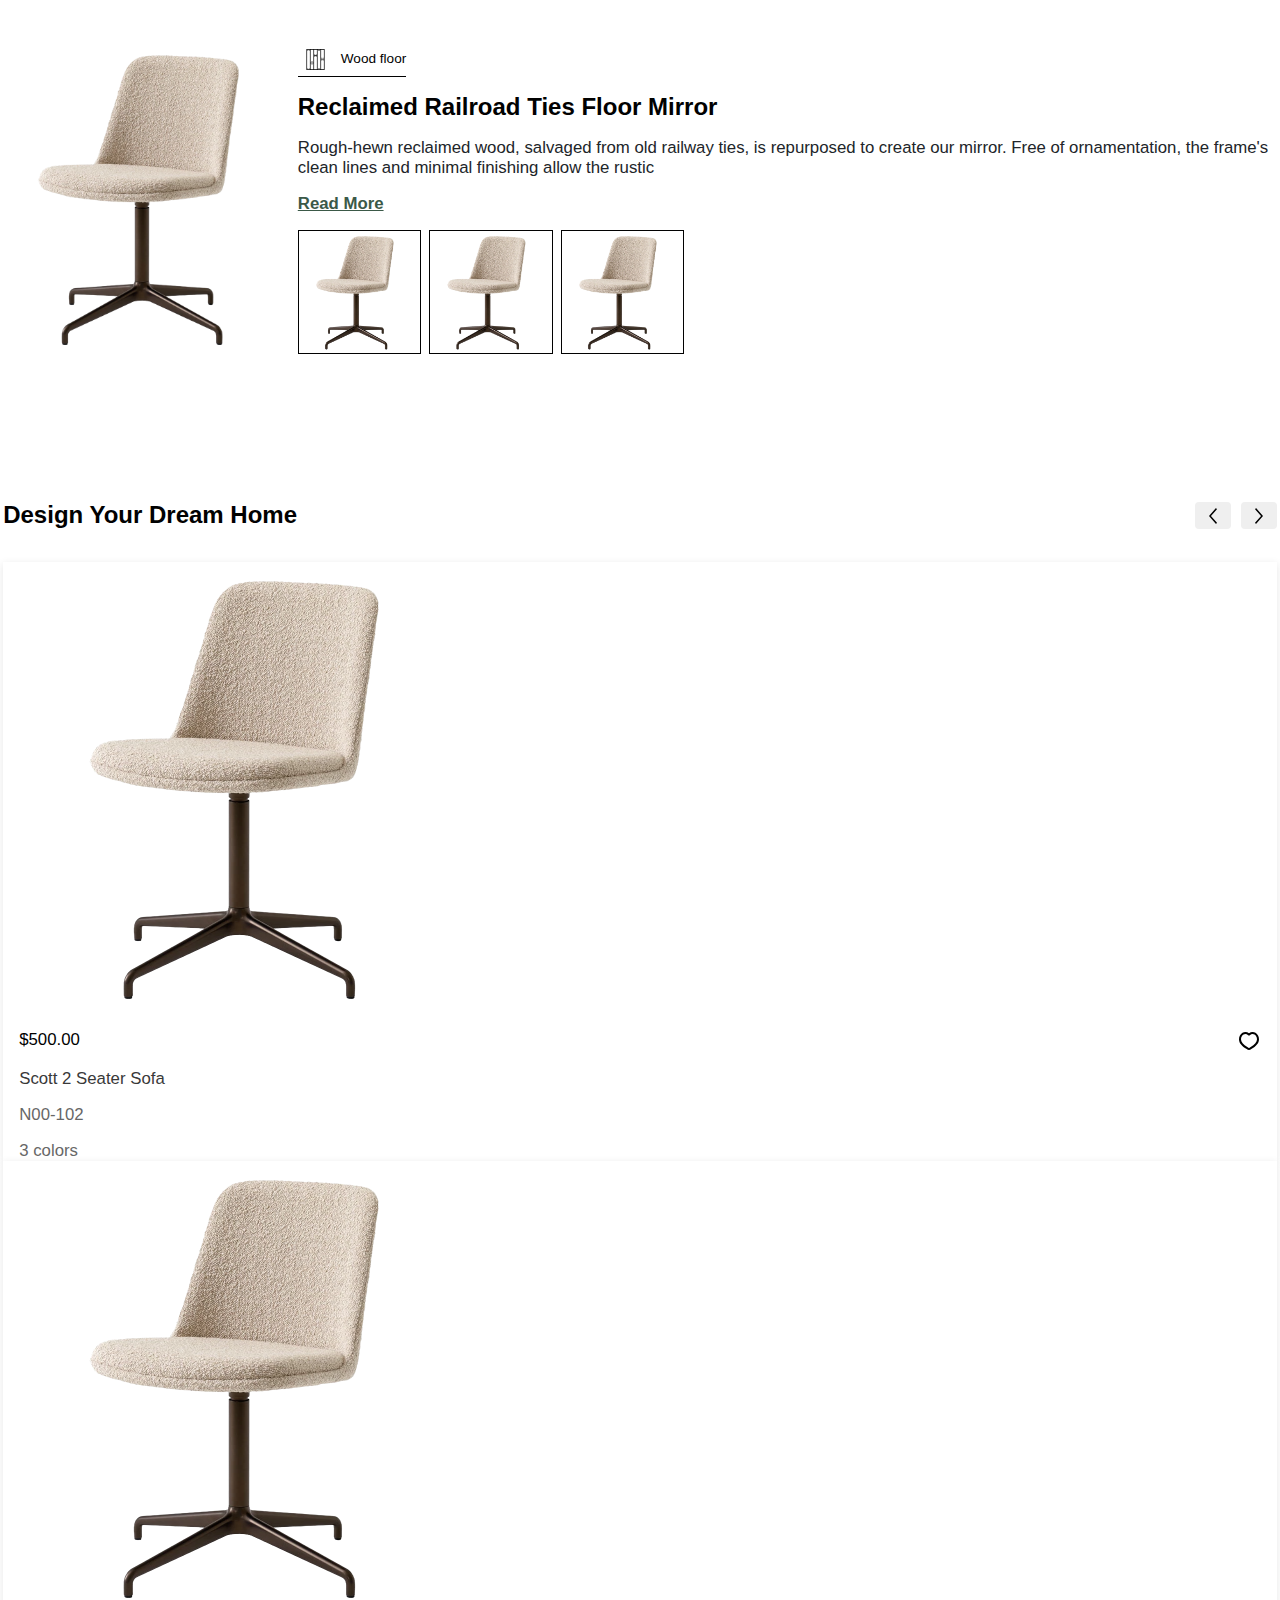
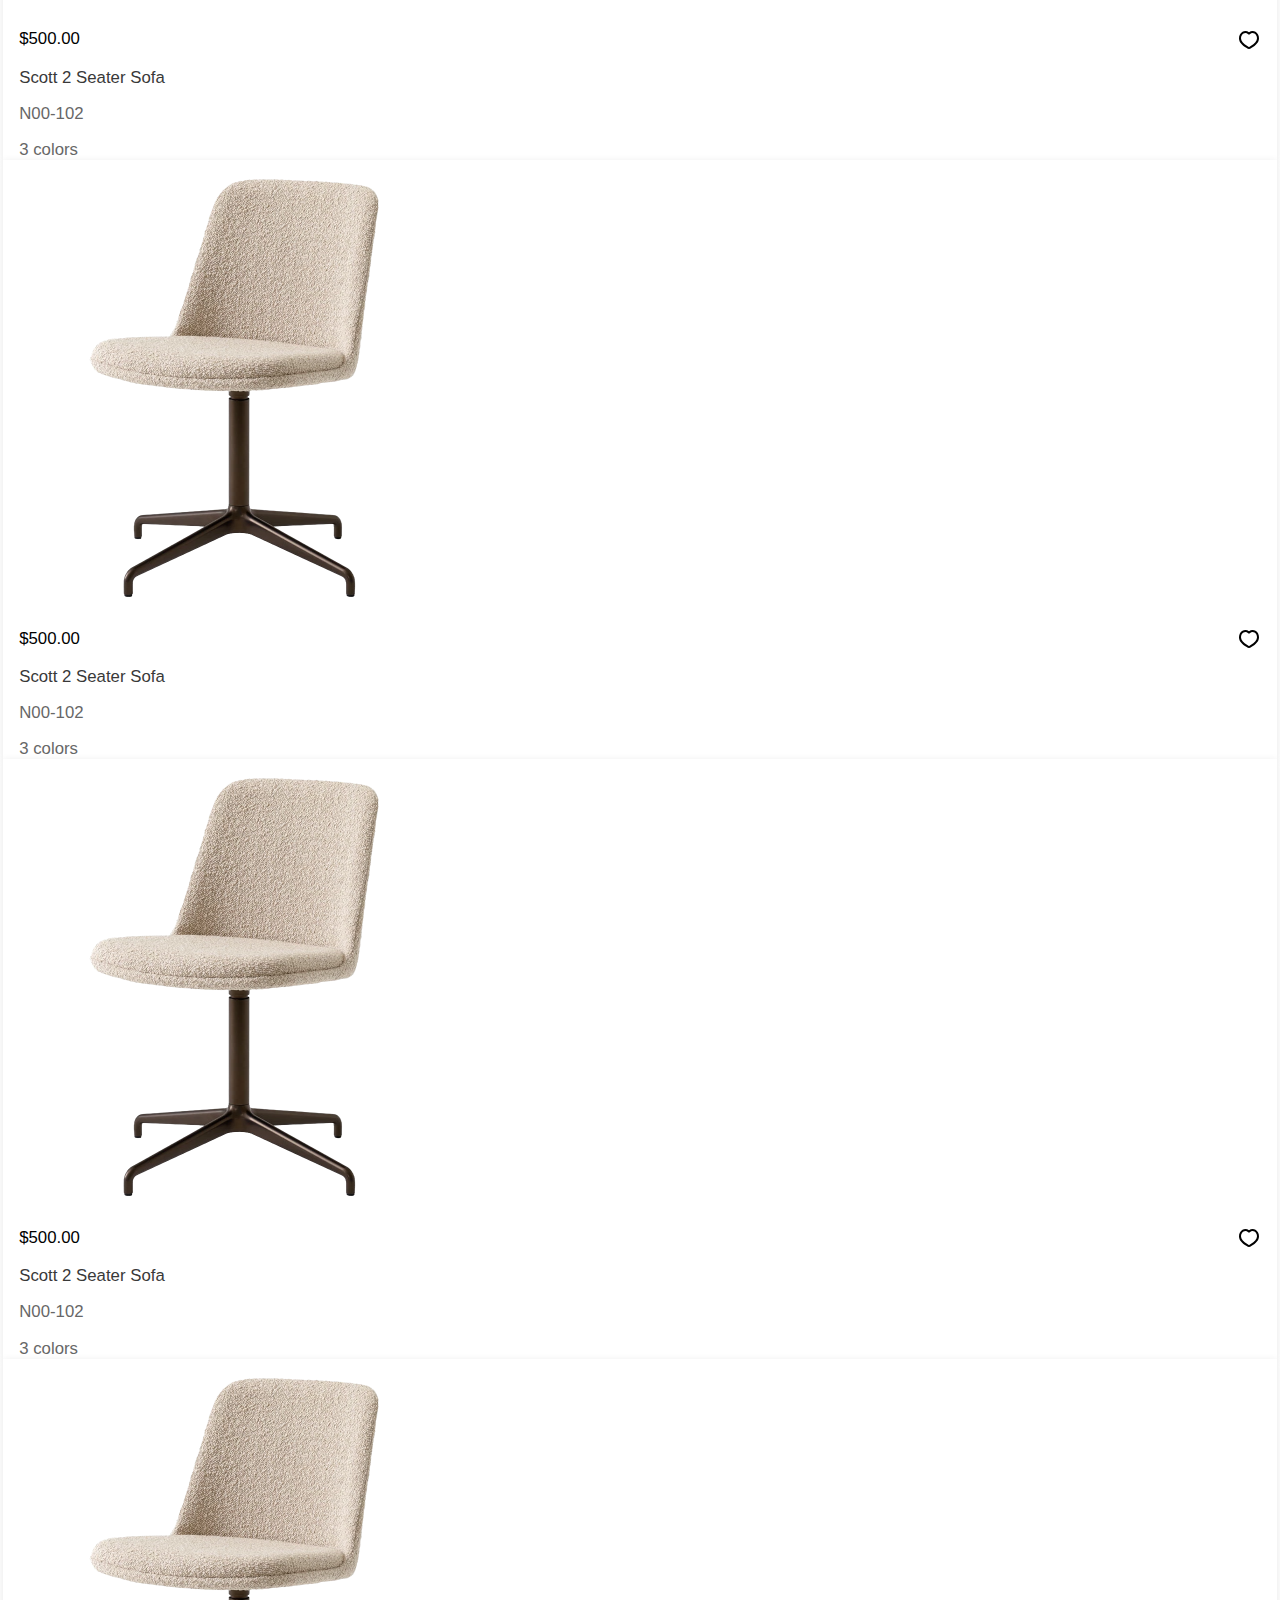
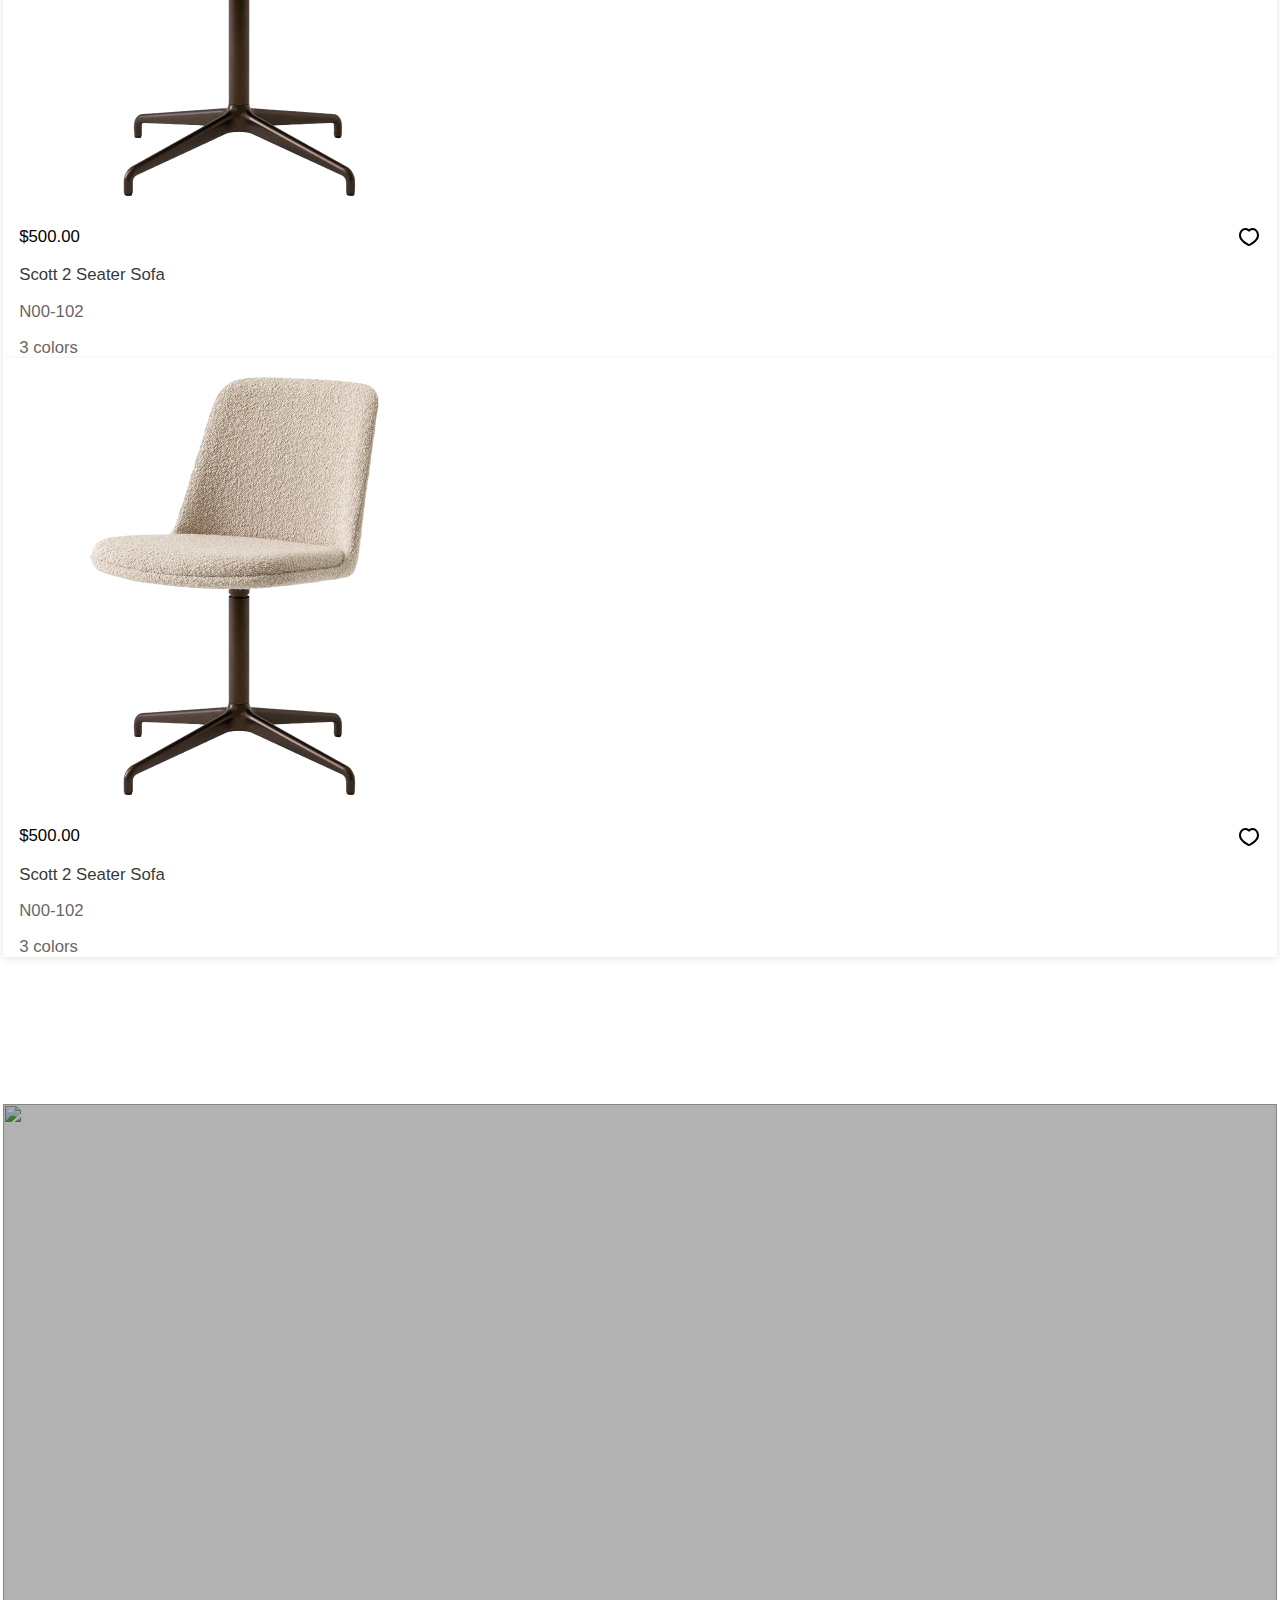
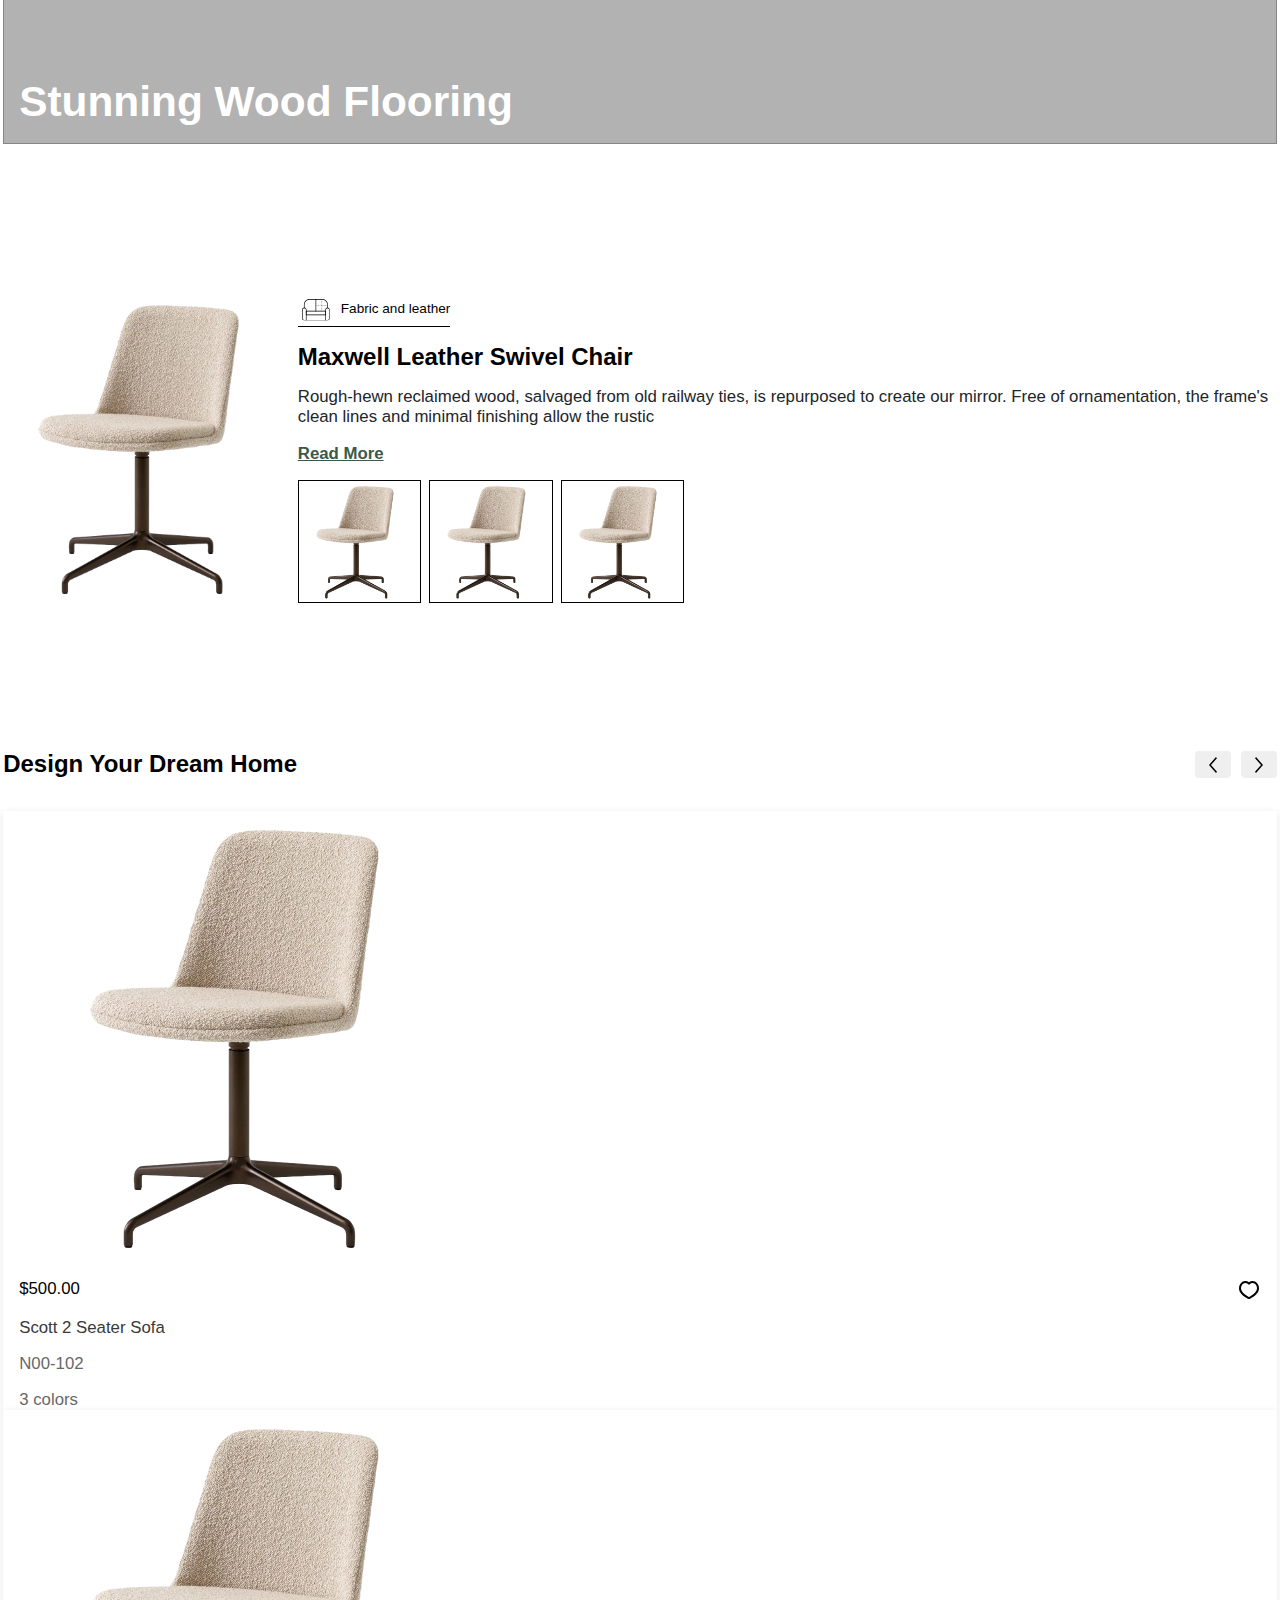
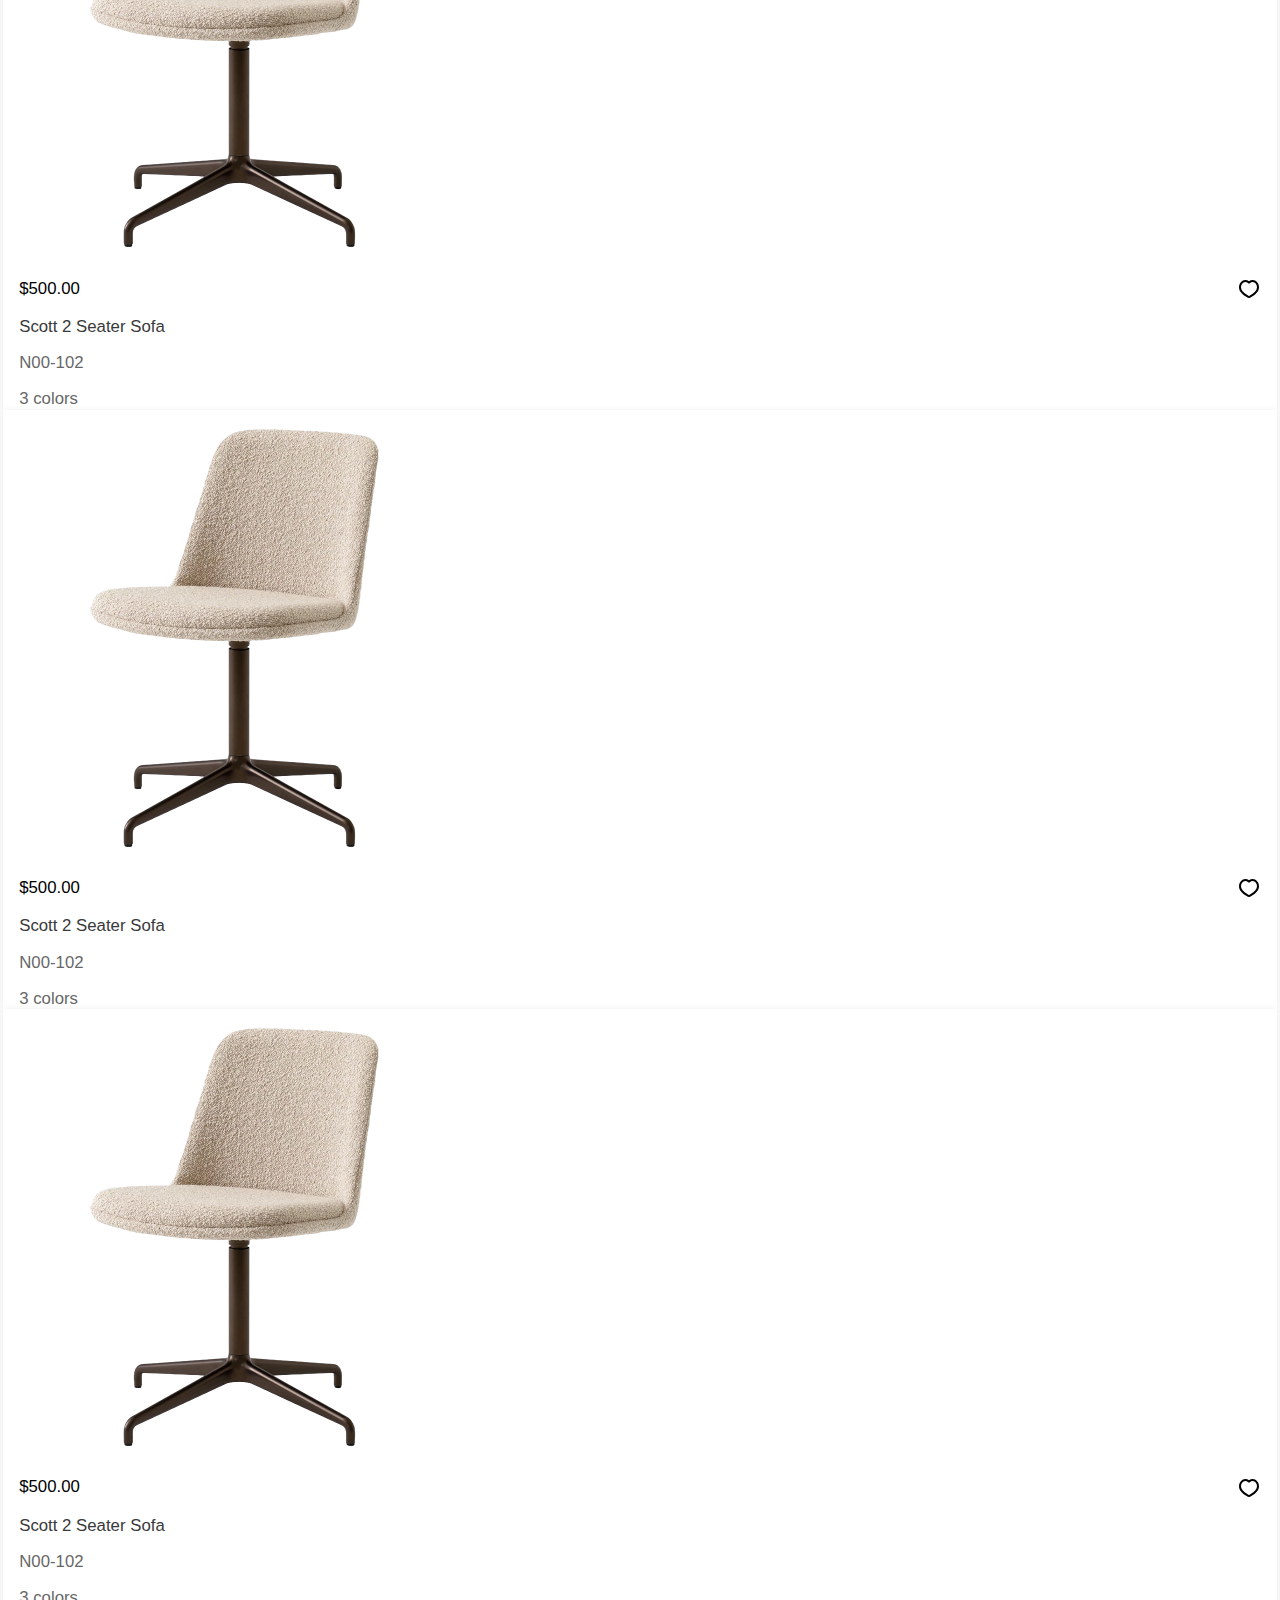
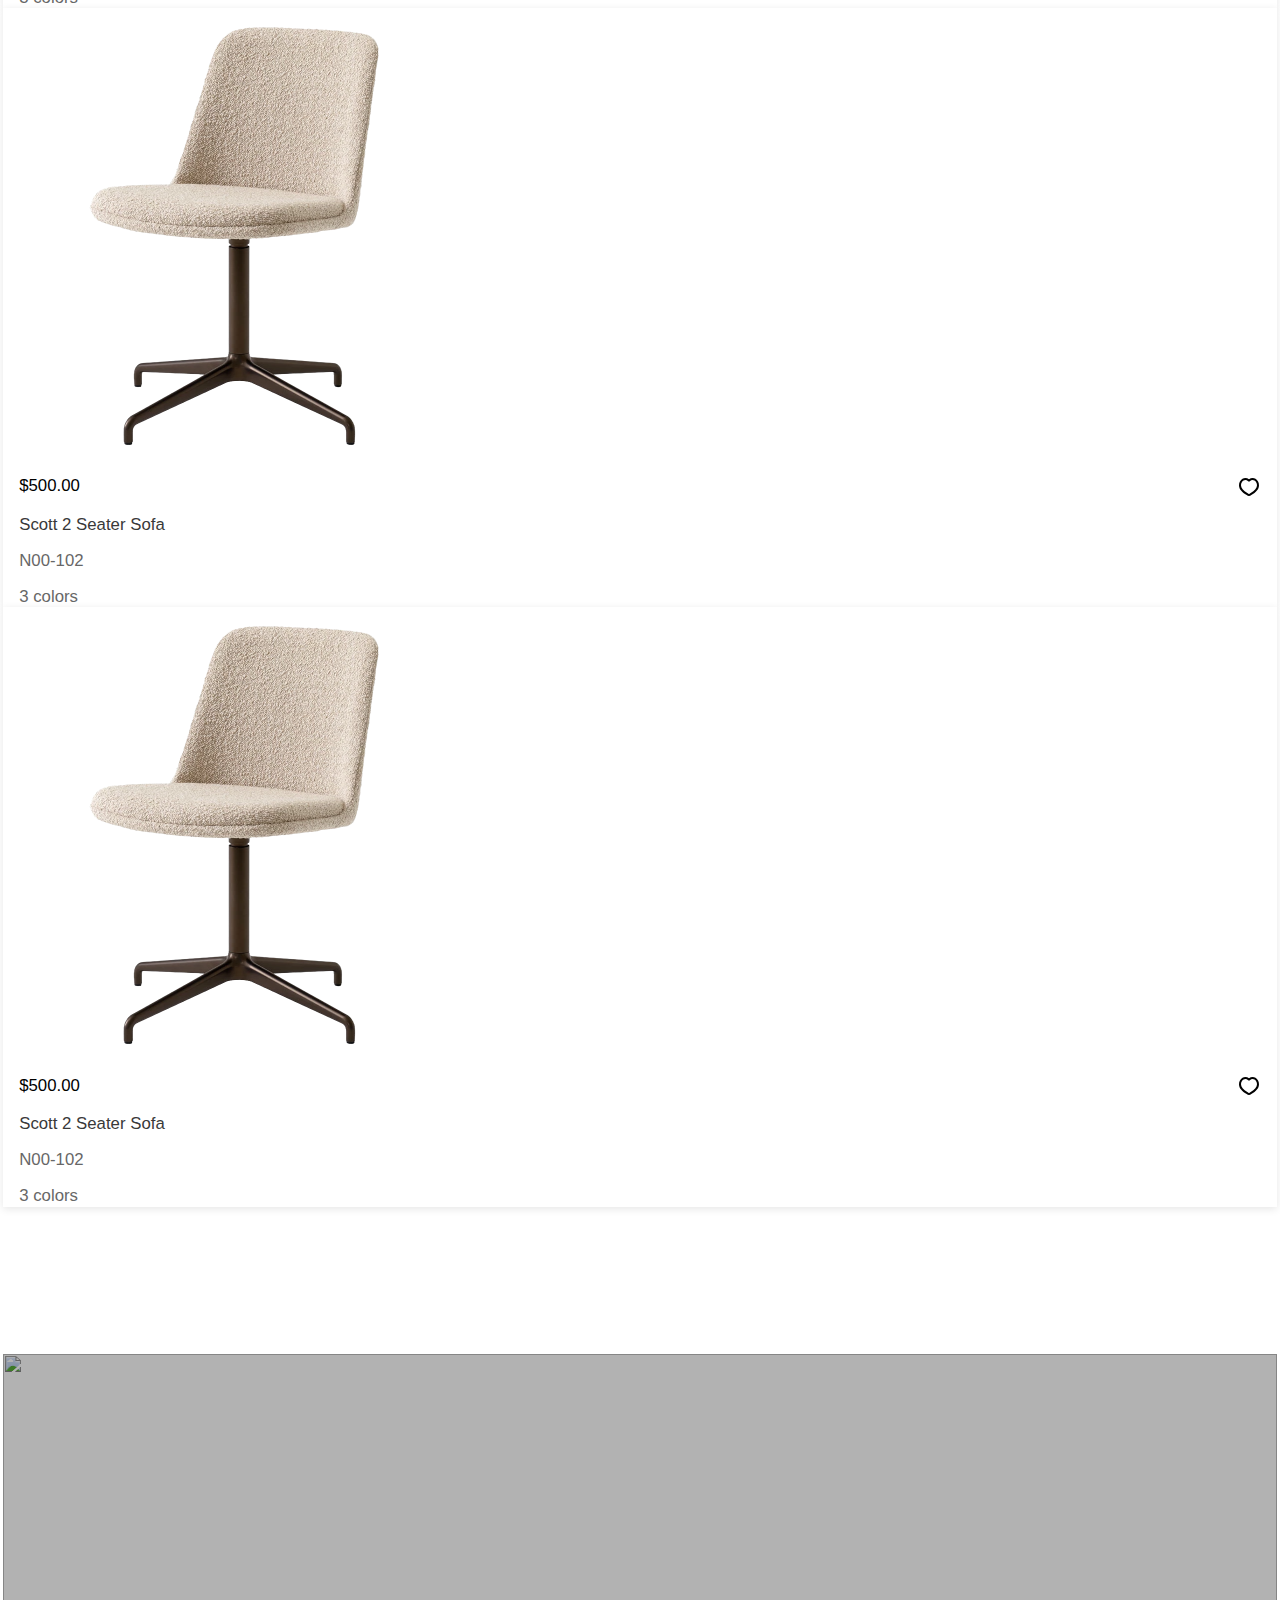
==== commit 6a03fbf1: "update icon and furniture page" ====
--- a/index.html
+++ b/index.html
@@ -4,7 +4,7 @@
 <head>
   <meta charset="UTF-8">
   <meta name="viewport" content="width=device-width, initial-scale=1.0">
-  <title>SCSS & JS Web App with Bootstrap 5</title>
+  <title>Home</title>
 
   <!-- Bootstrap 5 CSS -->
   <link href="https://cdn.jsdelivr.net/npm/bootstrap@5.3.0-alpha1/dist/css/bootstrap.min.css" rel="stylesheet">
@@ -40,7 +40,7 @@
       <div class="custome-container py-0">
         <div class="header">
           <div class="search-header col-lg-4">
-            <div><img src="./images/search.png" alt=""></div>
+            <div><img src="./images/search.svg" alt=""></div>
             <p class="search-text text-14">Search</p>
             <input type="text" class="search-input" placeholder="Type to search..." />
           </div>
@@ -53,16 +53,16 @@
 
           <div class="icons-header col-lg-4">
             <div class="icon-item">
-              <div><img src="./images/search.png" alt=""></div>
+              <div><img src="./images/heart.svg" alt=""></div>
               <p>Favorite</p>
             </div>
             <div class="icon-item">
-              <div><img src="./images/search.png" alt=""></div>
-              <p>Favorite</p>
+              <div><img src="./images/user.svg" alt=""></div>
+              <p>Account</p>
             </div>
             <div class="icon-item">
-              <div><img src="./images/search.png" alt=""></div>
-              <p>Favorite</p>
+              <div><img src="./images/cart.svg" alt=""></div>
+              <p>Cart</p>
             </div>
           </div>
         </div>
@@ -118,7 +118,7 @@
             <button class="arr-button">
               <a class="text-20 fw-bold" href="#">EXPLORE MORE</a>
               <div class="icon">
-                <img src="./images/down-arrow.png" alt="arrow">
+                <img src="./images/arr-down.svg" alt="arrow">
               </div>
             </button>
           </div>
@@ -144,22 +144,22 @@
 
     <div class="d-flex flex-wrap justify-content-evenly pt-5">
       <div>
-        <div class="bottom-line">
-          <img class="h-100 w-100" src="./images/icon-funiture.png" alt="">
-        </div>
-        <p class="pt-2">Furniture outlet</p>
+        <div class="img-icon-large bottom-line">
+          <img class="h-100 w-100" src="./images/furniture.svg" alt="">
+        </div>
+        <p class="pt-2 text-center">Furniture outlet</p>
       </div>
       <div>
-        <div class="bottom-line">
-          <img class="h-100 w-100" src="./images/icon-funiture.png" alt="">
-        </div>
-        <p class="pt-2">Furniture outlet</p>
+        <div class="img-icon-large bottom-line">
+          <img class="h-100 w-100" src="./images/wardrop.svg" alt="">
+        </div>
+        <p class="pt-2 text-center">Wood floor</p>
       </div>
       <div>
-        <div class="bottom-line">
-          <img class="h-100 w-100" src="./images/icon-funiture.png" alt="">
-        </div>
-        <p class="pt-2">Furniture outlet</p>
+        <div class="img-icon-large bottom-line">
+          <img class="h-100 w-100" src="./images/sofa.svg" alt="">
+        </div>
+        <p class="pt-2 text-center">Fabric and leather</p>
       </div>
     </div>
 
@@ -186,7 +186,7 @@
 
       <div class="w-lg-70 d-flex flex-column justify-content-around gap-3">
         <div class="bottom-line-full d-flex align-items-center gap-2 w-fit">
-          <img class="img-icon" src="./images/icon-funiture.png" alt="">
+          <img class="img-icon" src="./images/furniture.svg" alt="">
           <p class="text-16 black-neutral">Furniture outlet</p>
         </div>
         <h4 class="text-32 fw-bold black-neutral">HW14 Rely Office Chair - Swivel Base</h4>
@@ -219,94 +219,94 @@
       <div class="d-flex justify-content-between">
         <h4 class="text-32 fw-bold black-neutral">Design Your Dream Home</h4>
         <div class="custom-nav">
-          <button class="prev-btn black-neutral">
-            <img src="./images/prev.png" alt="">
+          <button class="prev-btn black-neutral" data-slider-id="slider1">
+            <img src="./images/arr-prev.svg" alt="">
           </button>
-          <button class="next-btn black-neutral">
-            <img src="./images/next.png" alt="">
+          <button class="next-btn black-neutral" data-slider-id="slider1">
+            <img src="./images/arr-next.svg" alt="">
           </button>
         </div>
       </div>
     </div>
-    <div class="product-slider custome-container-sm">
-      <div class="product-item">
-        <div class="d-flex flex-column justify-content-around align-items-start gap-3">
-          <div class="img-scale">
-            <img src="./images/chair.png" alt="">
-          </div>
-          <div class="w-100 d-flex justify-content-between align-items-center">
-            <p class="text-20 fw-medium text-black">$500.00</p>
-            <div><img src="./images/heart.png" alt=""></div>
-          </div>
-          <p class="text-20 gray-tertiary">Scott 2 Seater Sofa</p>
-          <p class="text-20 gray-neutral">N00-102</p>
-          <p class="fw-medium text-20 gray-neutral">3 colors</p>
-        </div>
-      </div>
-      <div class="product-item">
-        <div class="d-flex flex-column justify-content-around align-items-start gap-3">
-          <div class="img-scale">
-            <img src="./images/chair.png" alt="">
-          </div>
-          <div class="w-100 d-flex justify-content-between align-items-center">
-            <p class="text-20 fw-medium text-black">$500.00</p>
-            <div><img src="./images/heart.png" alt=""></div>
-          </div>
-          <p class="text-20 gray-tertiary">Scott 2 Seater Sofa</p>
-          <p class="text-20 gray-neutral">N00-102</p>
-          <p class="fw-medium text-20 gray-neutral">3 colors</p>
-        </div>
-      </div>
-      <div class="product-item">
-        <div class="d-flex flex-column justify-content-around align-items-start gap-3">
-          <div class="img-scale">
-            <img src="./images/chair.png" alt="">
-          </div>
-          <div class="w-100 d-flex justify-content-between align-items-center">
-            <p class="text-20 fw-medium text-black">$500.00</p>
-            <div><img src="./images/heart.png" alt=""></div>
-          </div>
-          <p class="text-20 gray-tertiary">Scott 2 Seater Sofa</p>
-          <p class="text-20 gray-neutral">N00-102</p>
-          <p class="fw-medium text-20 gray-neutral">3 colors</p>
-        </div>
-      </div>
-      <div class="product-item">
-        <div class="d-flex flex-column justify-content-around align-items-start gap-3">
-          <div class="img-scale">
-            <img src="./images/chair.png" alt="">
-          </div>
-          <div class="w-100 d-flex justify-content-between align-items-center">
-            <p class="text-20 fw-medium text-black">$500.00</p>
-            <div><img src="./images/heart.png" alt=""></div>
-          </div>
-          <p class="text-20 gray-tertiary">Scott 2 Seater Sofa</p>
-          <p class="text-20 gray-neutral">N00-102</p>
-          <p class="fw-medium text-20 gray-neutral">3 colors</p>
-        </div>
-      </div>
-      <div class="product-item">
-        <div class="d-flex flex-column justify-content-around align-items-start gap-3">
-          <div class="img-scale">
-            <img src="./images/chair.png" alt="">
-          </div>
-          <div class="w-100 d-flex justify-content-between align-items-center">
-            <p class="text-20 fw-medium text-black">$500.00</p>
-            <div><img src="./images/heart.png" alt=""></div>
-          </div>
-          <p class="text-20 gray-tertiary">Scott 2 Seater Sofa</p>
-          <p class="text-20 gray-neutral">N00-102</p>
-          <p class="fw-medium text-20 gray-neutral">3 colors</p>
-        </div>
-      </div>
-      <div class="product-item">
-        <div class="d-flex flex-column justify-content-around align-items-start gap-3">
-          <div class="img-scale">
-            <img src="./images/chair.png" alt="">
-          </div>
-          <div class="w-100 d-flex justify-content-between align-items-center">
-            <p class="text-20 fw-medium text-black">$500.00</p>
-            <div><img src="./images/heart.png" alt=""></div>
+    <div class="slick-slider custome-container-sm" id="slider1">
+      <div class="product-item">
+        <div class="d-flex flex-column justify-content-around align-items-start gap-3">
+          <div class="img-scale">
+            <img src="./images/chair.png" alt="">
+          </div>
+          <div class="w-100 d-flex justify-content-between align-items-center">
+            <p class="text-20 fw-medium text-black">$500.00</p>
+            <div><img src="./images/heart.svg" alt=""></div>
+          </div>
+          <p class="text-20 gray-tertiary">Scott 2 Seater Sofa</p>
+          <p class="text-20 gray-neutral">N00-102</p>
+          <p class="fw-medium text-20 gray-neutral">3 colors</p>
+        </div>
+      </div>
+      <div class="product-item">
+        <div class="d-flex flex-column justify-content-around align-items-start gap-3">
+          <div class="img-scale">
+            <img src="./images/chair.png" alt="">
+          </div>
+          <div class="w-100 d-flex justify-content-between align-items-center">
+            <p class="text-20 fw-medium text-black">$500.00</p>
+            <div><img src="./images/heart.svg" alt=""></div>
+          </div>
+          <p class="text-20 gray-tertiary">Scott 2 Seater Sofa</p>
+          <p class="text-20 gray-neutral">N00-102</p>
+          <p class="fw-medium text-20 gray-neutral">3 colors</p>
+        </div>
+      </div>
+      <div class="product-item">
+        <div class="d-flex flex-column justify-content-around align-items-start gap-3">
+          <div class="img-scale">
+            <img src="./images/chair.png" alt="">
+          </div>
+          <div class="w-100 d-flex justify-content-between align-items-center">
+            <p class="text-20 fw-medium text-black">$500.00</p>
+            <div><img src="./images/heart.svg" alt=""></div>
+          </div>
+          <p class="text-20 gray-tertiary">Scott 2 Seater Sofa</p>
+          <p class="text-20 gray-neutral">N00-102</p>
+          <p class="fw-medium text-20 gray-neutral">3 colors</p>
+        </div>
+      </div>
+      <div class="product-item">
+        <div class="d-flex flex-column justify-content-around align-items-start gap-3">
+          <div class="img-scale">
+            <img src="./images/chair.png" alt="">
+          </div>
+          <div class="w-100 d-flex justify-content-between align-items-center">
+            <p class="text-20 fw-medium text-black">$500.00</p>
+            <div><img src="./images/heart.svg" alt=""></div>
+          </div>
+          <p class="text-20 gray-tertiary">Scott 2 Seater Sofa</p>
+          <p class="text-20 gray-neutral">N00-102</p>
+          <p class="fw-medium text-20 gray-neutral">3 colors</p>
+        </div>
+      </div>
+      <div class="product-item">
+        <div class="d-flex flex-column justify-content-around align-items-start gap-3">
+          <div class="img-scale">
+            <img src="./images/chair.png" alt="">
+          </div>
+          <div class="w-100 d-flex justify-content-between align-items-center">
+            <p class="text-20 fw-medium text-black">$500.00</p>
+            <div><img src="./images/heart.svg" alt=""></div>
+          </div>
+          <p class="text-20 gray-tertiary">Scott 2 Seater Sofa</p>
+          <p class="text-20 gray-neutral">N00-102</p>
+          <p class="fw-medium text-20 gray-neutral">3 colors</p>
+        </div>
+      </div>
+      <div class="product-item">
+        <div class="d-flex flex-column justify-content-around align-items-start gap-3">
+          <div class="img-scale">
+            <img src="./images/chair.png" alt="">
+          </div>
+          <div class="w-100 d-flex justify-content-between align-items-center">
+            <p class="text-20 fw-medium text-black">$500.00</p>
+            <div><img src="./images/heart.svg" alt=""></div>
           </div>
           <p class="text-20 gray-tertiary">Scott 2 Seater Sofa</p>
           <p class="text-20 gray-neutral">N00-102</p>
@@ -319,18 +319,326 @@
   <!--------------- CHỈNH SỬA PHẦN NÀY NHÓ --------------->
 
   <!-- View price -->
-  <div class="custome-container-sm">
-    <div class="position-relative carousel-height w-100">
-      <img src="./images/carousel.jpg" alt="">
-      <div class="overlay-30"></div>
-      <div class="z-3 position-absolute bottom-0 p-20">
-        <h2 class="text-60 fw-bold text-white">Luxurious Fabrics and Leathers</h2>
-        <p class="text-20 white-regular">Enhance Your Comfort with Premium Materials</p>
-      </div>
-    </div>
-  </div>
+  <div class="custome-container">
+    <div class="custome-container-sm">
+      <div class="position-relative carousel-height w-100">
+        <img src="./images/carousel.jpg" alt="">
+        <div class="overlay-30"></div>
+        <div class="z-3 position-absolute bottom-0 p-20">
+          <h2 class="text-60 fw-bold text-white">Explore Our Furniture Outlet</h2>
+          <!-- <p class="text-20 white-regular">Enhance Your Comfort with Premium Materials</p> -->
+        </div>
+      </div>
+    </div>
   </div>
   <!-- End Featured Collection -->
+
+  <!-- Reclaimed Railroad Ties Floor Mirror -->
+  <div class="custome-container">
+    <!-- Item preview -->
+    <div class="d-block d-md-flex custome-container-sm">
+      <div class="product-inview ratio-1x1">
+        <img src="./images/chair.png" alt="">
+      </div>
+
+      <div class="w-lg-70 d-flex flex-column justify-content-around gap-3">
+        <div class="bottom-line-full d-flex align-items-center gap-2 w-fit">
+          <img class="img-icon" src="./images/wardrop.svg" alt="">
+          <p class="text-16 black-neutral">Wood floor</p>
+        </div>
+        <h4 class="text-32 fw-bold black-neutral">Reclaimed Railroad Ties Floor Mirror</h4>
+        <p class="text-20">Rough-hewn reclaimed wood, salvaged from old railway ties, is repurposed to create our
+          mirror. Free of ornamentation, the frame's clean lines and minimal finishing allow the rustic
+        </p>
+        <a class="text-20 fw-bold green-dark" href="#">Read More</a>
+
+        <div class="d-flex gap-2 flex-wrap">
+          <div class="item-border thumbnail ratio ratio-1x1">
+            <img src="./images/chair.png" alt="">
+          </div>
+          <div class="item-border thumbnail ratio ratio-1x1">
+            <img src="./images/chair.png" alt="">
+          </div>
+          <div class="item-border thumbnail ratio ratio-1x1">
+            <img src="./images/chair.png" alt="">
+          </div>
+        </div>
+      </div>
+    </div>
+    <!-- Item preview -->
+
+    <!-- View price -->
+  </div>
+  <!-- slider -->
+
+  <div class="custome-container">
+    <div class="custome-container-sm">
+      <div class="d-flex justify-content-between">
+        <h4 class="text-32 fw-bold black-neutral">Design Your Dream Home</h4>
+        <div class="custom-nav">
+          <button class="prev-btn black-neutral" data-slider-id="slider2">
+            <img src="./images/arr-prev.svg" alt="">
+          </button>
+          <button class="next-btn black-neutral" data-slider-id="slider2">
+            <img src="./images/arr-next.svg" alt="">
+          </button>
+        </div>
+      </div>
+    </div>
+    <div class="slick-slider custome-container-sm" id="slider2">
+      <div class="product-item">
+        <div class="d-flex flex-column justify-content-around align-items-start gap-3">
+          <div class="img-scale">
+            <img src="./images/chair.png" alt="">
+          </div>
+          <div class="w-100 d-flex justify-content-between align-items-center">
+            <p class="text-20 fw-medium text-black">$500.00</p>
+            <div><img src="./images/heart.svg" alt=""></div>
+          </div>
+          <p class="text-20 gray-tertiary">Scott 2 Seater Sofa</p>
+          <p class="text-20 gray-neutral">N00-102</p>
+          <p class="fw-medium text-20 gray-neutral">3 colors</p>
+        </div>
+      </div>
+      <div class="product-item">
+        <div class="d-flex flex-column justify-content-around align-items-start gap-3">
+          <div class="img-scale">
+            <img src="./images/chair.png" alt="">
+          </div>
+          <div class="w-100 d-flex justify-content-between align-items-center">
+            <p class="text-20 fw-medium text-black">$500.00</p>
+            <div><img src="./images/heart.svg" alt=""></div>
+          </div>
+          <p class="text-20 gray-tertiary">Scott 2 Seater Sofa</p>
+          <p class="text-20 gray-neutral">N00-102</p>
+          <p class="fw-medium text-20 gray-neutral">3 colors</p>
+        </div>
+      </div>
+      <div class="product-item">
+        <div class="d-flex flex-column justify-content-around align-items-start gap-3">
+          <div class="img-scale">
+            <img src="./images/chair.png" alt="">
+          </div>
+          <div class="w-100 d-flex justify-content-between align-items-center">
+            <p class="text-20 fw-medium text-black">$500.00</p>
+            <div><img src="./images/heart.svg" alt=""></div>
+          </div>
+          <p class="text-20 gray-tertiary">Scott 2 Seater Sofa</p>
+          <p class="text-20 gray-neutral">N00-102</p>
+          <p class="fw-medium text-20 gray-neutral">3 colors</p>
+        </div>
+      </div>
+      <div class="product-item">
+        <div class="d-flex flex-column justify-content-around align-items-start gap-3">
+          <div class="img-scale">
+            <img src="./images/chair.png" alt="">
+          </div>
+          <div class="w-100 d-flex justify-content-between align-items-center">
+            <p class="text-20 fw-medium text-black">$500.00</p>
+            <div><img src="./images/heart.svg" alt=""></div>
+          </div>
+          <p class="text-20 gray-tertiary">Scott 2 Seater Sofa</p>
+          <p class="text-20 gray-neutral">N00-102</p>
+          <p class="fw-medium text-20 gray-neutral">3 colors</p>
+        </div>
+      </div>
+      <div class="product-item">
+        <div class="d-flex flex-column justify-content-around align-items-start gap-3">
+          <div class="img-scale">
+            <img src="./images/chair.png" alt="">
+          </div>
+          <div class="w-100 d-flex justify-content-between align-items-center">
+            <p class="text-20 fw-medium text-black">$500.00</p>
+            <div><img src="./images/heart.svg" alt=""></div>
+          </div>
+          <p class="text-20 gray-tertiary">Scott 2 Seater Sofa</p>
+          <p class="text-20 gray-neutral">N00-102</p>
+          <p class="fw-medium text-20 gray-neutral">3 colors</p>
+        </div>
+      </div>
+      <div class="product-item">
+        <div class="d-flex flex-column justify-content-around align-items-start gap-3">
+          <div class="img-scale">
+            <img src="./images/chair.png" alt="">
+          </div>
+          <div class="w-100 d-flex justify-content-between align-items-center">
+            <p class="text-20 fw-medium text-black">$500.00</p>
+            <div><img src="./images/heart.svg" alt=""></div>
+          </div>
+          <p class="text-20 gray-tertiary">Scott 2 Seater Sofa</p>
+          <p class="text-20 gray-neutral">N00-102</p>
+          <p class="fw-medium text-20 gray-neutral">3 colors</p>
+        </div>
+      </div>
+    </div>
+  </div>
+  <!-- picture -->
+  <div class="custome-container">
+    <div class="custome-container-sm">
+      <div class="position-relative carousel-height w-100">
+        <img src="./images/carousel.jpg" alt="">
+        <div class="overlay-30"></div>
+        <div class="z-3 position-absolute bottom-0 p-20">
+          <h2 class="text-60 fw-bold text-white">Stunning Wood Flooring</h2>
+        </div>
+      </div>
+    </div>
+  </div>
+  <!-- End Reclaimed Railroad Ties Floor Mirror -->
+
+  <!-- Maxwell Leather Swivel Chair -->
+  <div class="custome-container">
+    <!-- Item preview -->
+    <div class="d-block d-md-flex custome-container-sm">
+      <div class="product-inview ratio-1x1">
+        <img src="./images/chair.png" alt="">
+      </div>
+
+      <div class="w-lg-70 d-flex flex-column justify-content-around gap-3">
+        <div class="bottom-line-full d-flex align-items-center gap-2 w-fit">
+          <img class="img-icon" src="./images/sofa.svg" alt="">
+          <p class="text-16 black-neutral">Fabric and leather</p>
+        </div>
+        <h4 class="text-32 fw-bold black-neutral">Maxwell Leather Swivel Chair</h4>
+        <p class="text-20">Rough-hewn reclaimed wood, salvaged from old railway ties, is repurposed to create our
+          mirror. Free of ornamentation, the frame's clean lines and minimal finishing allow the rustic
+        </p>
+        <a class="text-20 fw-bold green-dark" href="#">Read More</a>
+
+        <div class="d-flex gap-2 flex-wrap">
+          <div class="item-border thumbnail ratio ratio-1x1">
+            <img src="./images/chair.png" alt="">
+          </div>
+          <div class="item-border thumbnail ratio ratio-1x1">
+            <img src="./images/chair.png" alt="">
+          </div>
+          <div class="item-border thumbnail ratio ratio-1x1">
+            <img src="./images/chair.png" alt="">
+          </div>
+        </div>
+      </div>
+    </div>
+    <!-- Item preview -->
+
+    <!-- View price -->
+  </div>
+  <!-- slider -->
+  <div class="custome-container">
+    <div class="custome-container-sm">
+      <div class="d-flex justify-content-between">
+        <h4 class="text-32 fw-bold black-neutral">Design Your Dream Home</h4>
+        <div class="custom-nav">
+          <button class="prev-btn black-neutral" data-slider-id="slider3">
+            <img src="./images/arr-prev.svg" alt="">
+          </button>
+          <button class="next-btn black-neutral" data-slider-id="slider3">
+            <img src="./images/arr-next.svg" alt="">
+          </button>
+        </div>
+      </div>
+    </div>
+    <div class="slick-slider custome-container-sm" id="slider3">
+      <div class="product-item">
+        <div class="d-flex flex-column justify-content-around align-items-start gap-3">
+          <div class="img-scale">
+            <img src="./images/chair.png" alt="">
+          </div>
+          <div class="w-100 d-flex justify-content-between align-items-center">
+            <p class="text-20 fw-medium text-black">$500.00</p>
+            <div><img src="./images/heart.svg" alt=""></div>
+          </div>
+          <p class="text-20 gray-tertiary">Scott 2 Seater Sofa</p>
+          <p class="text-20 gray-neutral">N00-102</p>
+          <p class="fw-medium text-20 gray-neutral">3 colors</p>
+        </div>
+      </div>
+      <div class="product-item">
+        <div class="d-flex flex-column justify-content-around align-items-start gap-3">
+          <div class="img-scale">
+            <img src="./images/chair.png" alt="">
+          </div>
+          <div class="w-100 d-flex justify-content-between align-items-center">
+            <p class="text-20 fw-medium text-black">$500.00</p>
+            <div><img src="./images/heart.svg" alt=""></div>
+          </div>
+          <p class="text-20 gray-tertiary">Scott 2 Seater Sofa</p>
+          <p class="text-20 gray-neutral">N00-102</p>
+          <p class="fw-medium text-20 gray-neutral">3 colors</p>
+        </div>
+      </div>
+      <div class="product-item">
+        <div class="d-flex flex-column justify-content-around align-items-start gap-3">
+          <div class="img-scale">
+            <img src="./images/chair.png" alt="">
+          </div>
+          <div class="w-100 d-flex justify-content-between align-items-center">
+            <p class="text-20 fw-medium text-black">$500.00</p>
+            <div><img src="./images/heart.svg" alt=""></div>
+          </div>
+          <p class="text-20 gray-tertiary">Scott 2 Seater Sofa</p>
+          <p class="text-20 gray-neutral">N00-102</p>
+          <p class="fw-medium text-20 gray-neutral">3 colors</p>
+        </div>
+      </div>
+      <div class="product-item">
+        <div class="d-flex flex-column justify-content-around align-items-start gap-3">
+          <div class="img-scale">
+            <img src="./images/chair.png" alt="">
+          </div>
+          <div class="w-100 d-flex justify-content-between align-items-center">
+            <p class="text-20 fw-medium text-black">$500.00</p>
+            <div><img src="./images/heart.svg" alt=""></div>
+          </div>
+          <p class="text-20 gray-tertiary">Scott 2 Seater Sofa</p>
+          <p class="text-20 gray-neutral">N00-102</p>
+          <p class="fw-medium text-20 gray-neutral">3 colors</p>
+        </div>
+      </div>
+      <div class="product-item">
+        <div class="d-flex flex-column justify-content-around align-items-start gap-3">
+          <div class="img-scale">
+            <img src="./images/chair.png" alt="">
+          </div>
+          <div class="w-100 d-flex justify-content-between align-items-center">
+            <p class="text-20 fw-medium text-black">$500.00</p>
+            <div><img src="./images/heart.svg" alt=""></div>
+          </div>
+          <p class="text-20 gray-tertiary">Scott 2 Seater Sofa</p>
+          <p class="text-20 gray-neutral">N00-102</p>
+          <p class="fw-medium text-20 gray-neutral">3 colors</p>
+        </div>
+      </div>
+      <div class="product-item">
+        <div class="d-flex flex-column justify-content-around align-items-start gap-3">
+          <div class="img-scale">
+            <img src="./images/chair.png" alt="">
+          </div>
+          <div class="w-100 d-flex justify-content-between align-items-center">
+            <p class="text-20 fw-medium text-black">$500.00</p>
+            <div><img src="./images/heart.svg" alt=""></div>
+          </div>
+          <p class="text-20 gray-tertiary">Scott 2 Seater Sofa</p>
+          <p class="text-20 gray-neutral">N00-102</p>
+          <p class="fw-medium text-20 gray-neutral">3 colors</p>
+        </div>
+      </div>
+    </div>
+  </div>
+
+  <div class="custome-container">
+    <div class="custome-container-sm">
+      <div class="position-relative carousel-height w-100">
+        <img src="./images/carousel.jpg" alt="">
+        <div class="overlay-30"></div>
+        <div class="z-3 position-absolute bottom-0 p-20">
+          <h2 class="text-60 fw-bold text-white">Stunning Wood Flooring</h2>
+          <p class="text-20 white-regular">Enhance Your Comfort with Premium Materials</p>
+        </div>
+      </div>
+    </div>
+  </div>
+
+  <!-- End Maxwell Leather Swivel Chair -->
 
   <!-- Start TRANSFORM YOUR SPACE EASILY -->
   <div class="custome-container">
@@ -379,6 +687,7 @@
   <!-- start DESIGN.DEFINED -->
   <div class="custome-container">
     <div class="position-relative carousel-height w-100">
+      <!-- VIDEO player -->
       <img class="object-fit-cover" src="./images/carousel.jpg" alt="">
       <div class="overlay-30"></div>
       <div
@@ -504,17 +813,17 @@
         <div class="d-flex justify-content-between align-items-center gap-3">
           <div class="social-bg">
             <a href="#" class="w-fit">
-              <img src="./images/social-bg.png" alt="">
+              <img src="./images/twitter.svg" alt="">
             </a>
           </div>
           <div class="social-bg">
             <a href="#" class="w-fit">
-              <img src="./images/social-bg.png" alt="">
+              <img src="./images/facebook.svg" alt="">
             </a>
           </div>
           <div class="social-bg">
             <a href="#" class="w-fit">
-              <img src="./images/social-bg.png" alt="">
+              <img src="./images/linkedin.svg" alt="">
             </a>
           </div>
         </div>
@@ -522,7 +831,7 @@
     </div>
     <!-- End Social Links -->
     <a href="#" class="to-top">
-      <img src="./images/to-top.png" alt="">
+      <img src="./images/to-top.svg" alt="">
     </a>
   </footer>
   <!-- Bootstrap 5 JS Bundle with Popper -->
@@ -531,8 +840,9 @@
 
   <!-- slick -->
   <script src="https://code.jquery.com/jquery-3.6.0.min.js"></script>
-  <script type="text/javascript" src="https://cdn.jsdelivr.net/npm/slick-carousel/slick/slick.min.js"></script>
-
+  <script src="https://cdnjs.cloudflare.com/ajax/libs/slick-carousel/1.8.1/slick.min.js"
+    integrity="sha512-XtmMtDEcNz2j7ekrtHvOVR4iwwaD6o/FUJe6+Zq+HgcCsk3kj4uSQQR8weQ2QVj1o0Pk6PwYLohm206ZzNfubg=="
+    crossorigin="anonymous"></script>
 
   <!-- My JS -->
   <script src="app.js"></script>
--- a/scss/styles.css
+++ b/scss/styles.css
@@ -63,38 +63,38 @@
 }
 
 .text-80 {
-  font-size: clamp(8.8px, 8px + 3.75vw, 80px);
-  line-height: calc(4.8px + 4.75vw);
+  font-size: clamp(20px, 8px + 3.75vw, 80px);
+  line-height: 120%;
 }
 
 .text-60 {
-  font-size: calc(7.2px + 2.75vw);
-  line-height: calc(4.8px + 3.5vw);
+  font-size: clamp(16px, 7.2px + 2.75vw, 60px);
+  line-height: 120%;
 }
 
 .text-32 {
-  font-size: calc(8px + 1.25vw);
-  line-height: calc(6.72px + 1.65vw);
+  font-size: clamp(14px, 8px + 1.25vw, 32px);
+  line-height: 120%;
 }
 
 .text-20 {
-  font-size: calc(10.4px + 0.5vw);
-  line-height: calc(9.6px + 0.75vw);
+  font-size: clamp(12px, 10.4px + 0.5vw, 20px);
+  line-height: 120%;
 }
 
 .text-16 {
-  font-size: calc(8.8px + 0.375vw);
-  line-height: calc(8.16px + 0.575vw);
+  font-size: clamp(10px, 8.8px + 0.375vw, 16px);
+  line-height: 120%;
 }
 
 .text-14 {
-  font-size: 14px;
-  line-height: 0%;
+  font-size: clamp(10px, 9.2px + 0.25vw, 14px);
+  line-height: 120%;
 }
 
 .text-12 {
-  font-size: 12px;
-  line-height: 0%;
+  font-size: clamp(8px, 7.2px + 0.25vw, 12px);
+  line-height: 120%;
 }
 
 .white-regular {
@@ -144,6 +144,11 @@
   height: 35px;
 }
 
+.img-icon-large {
+  width: 100px;
+  height: 100px;
+}
+
 .thumbnail {
   width: calc(92.2px + 2.4375vw);
   height: calc(92.2px + 2.4375vw);
@@ -154,8 +159,6 @@
 }
 
 .img-scale {
-  width: 300px;
-  height: 300px;
   overflow: hidden;
   position: relative;
 }
@@ -349,12 +352,12 @@
 
 header {
   position: relative;
-  height: 172px;
+  height: 180px;
   width: 100%;
 }
 header .sticky-header {
   position: fixed;
-  height: 172px;
+  height: 180px;
   width: 100%;
   z-index: 99;
   background-color: white;
@@ -421,11 +424,54 @@
 .navbar .nav-item::after {
   content: "";
   width: 100%;
-  height: 1px;
+  height: 2px;
   background-color: #3B5948;
   opacity: 0;
   display: block;
 }
 .navbar .nav-item.active::after {
   opacity: 1;
+}
+
+.custom-nav {
+  display: flex;
+  justify-content: center;
+  align-items: center;
+  gap: 10px;
+}
+.custom-nav button {
+  border: none;
+  cursor: pointer;
+  border-radius: 4px;
+  transition: background-color 0.3s;
+}
+.custom-nav button:hover {
+  background-color: #3B5948;
+}
+
+.slick-slider,
+.furniture-slider {
+  width: 100%;
+  margin: 0 auto;
+}
+.slick-slider .product-item,
+.slick-slider .furniture-item,
+.furniture-slider .product-item,
+.furniture-slider .furniture-item {
+  text-align: center;
+  padding: 0 calc(8px + 0.625vw);
+  background-color: white;
+  box-shadow: 0 2px 8px rgba(0, 0, 0, 0.1);
+}
+
+.slick-dots {
+  bottom: -30px;
+}
+.slick-dots li button::before {
+  color: #676767;
+}
+
+.slick-prev,
+.slick-next {
+  display: none !important;
 }/*# sourceMappingURL=styles.css.map */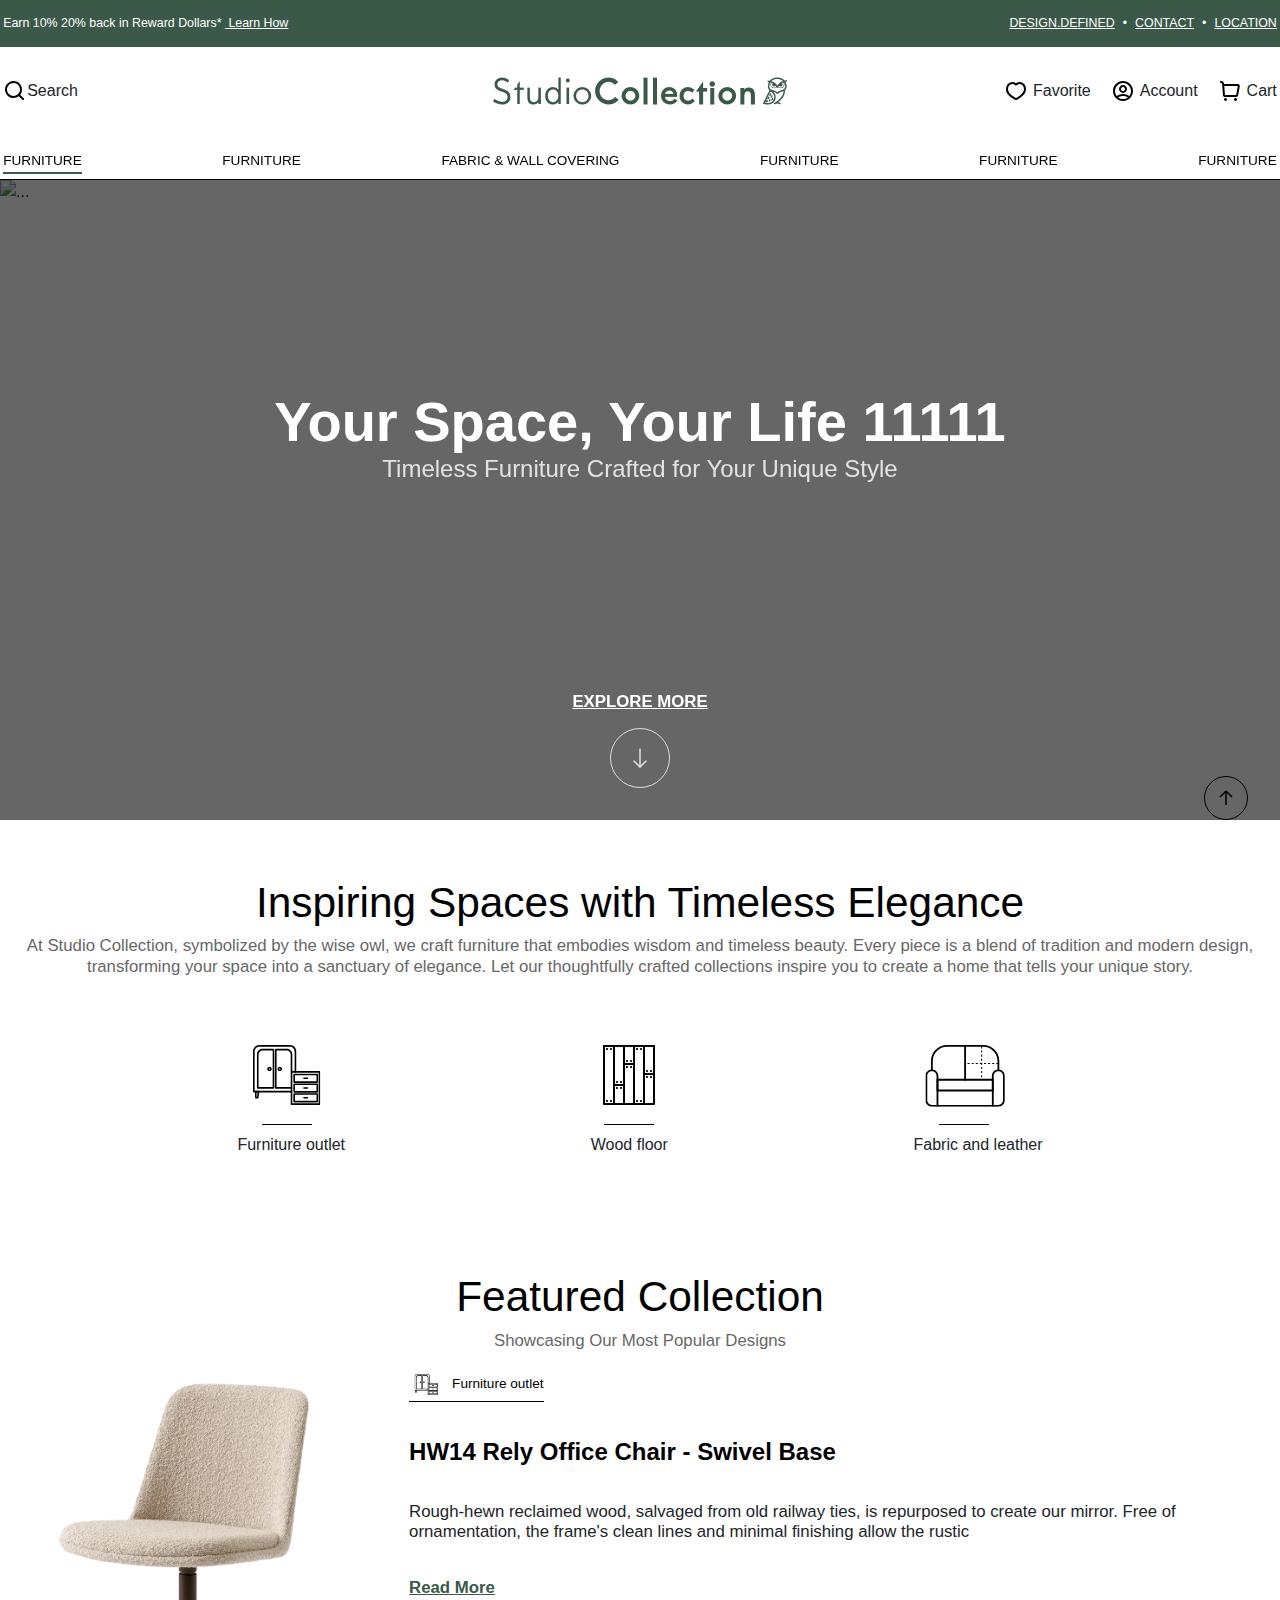
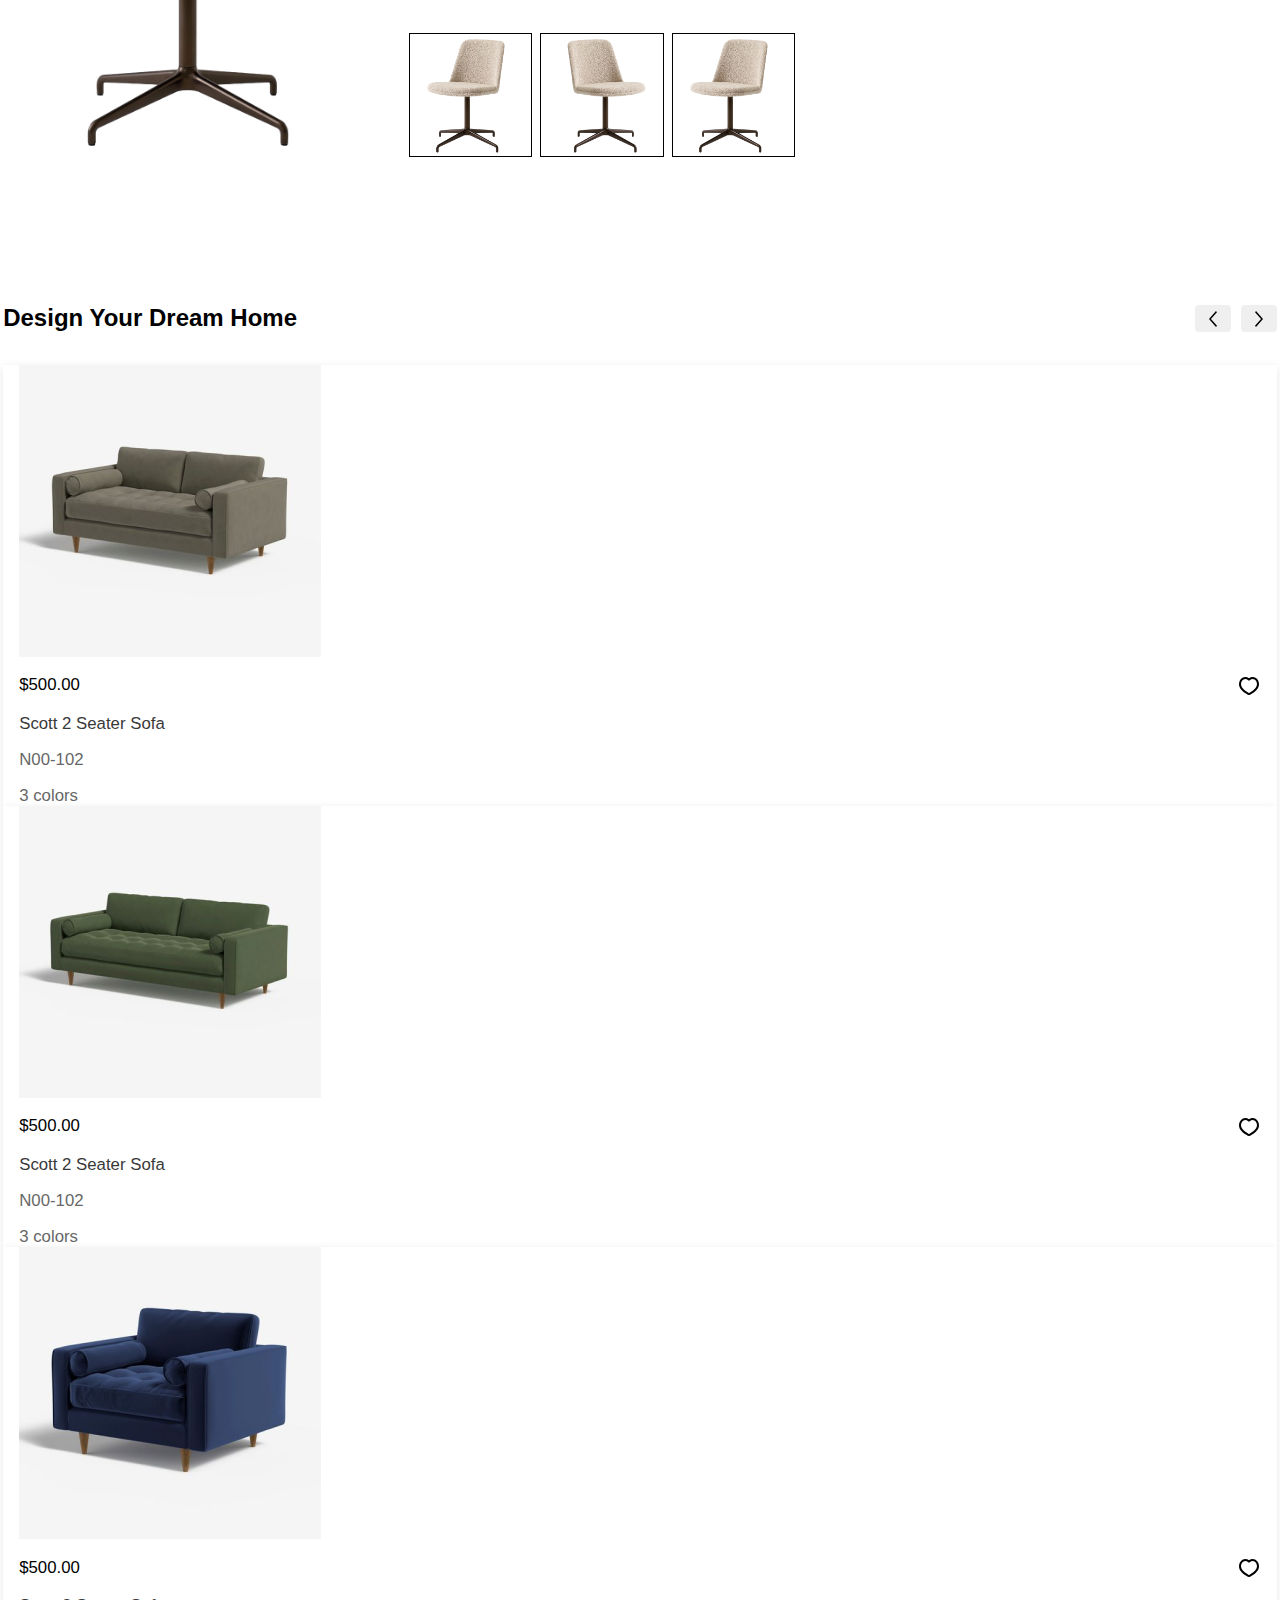
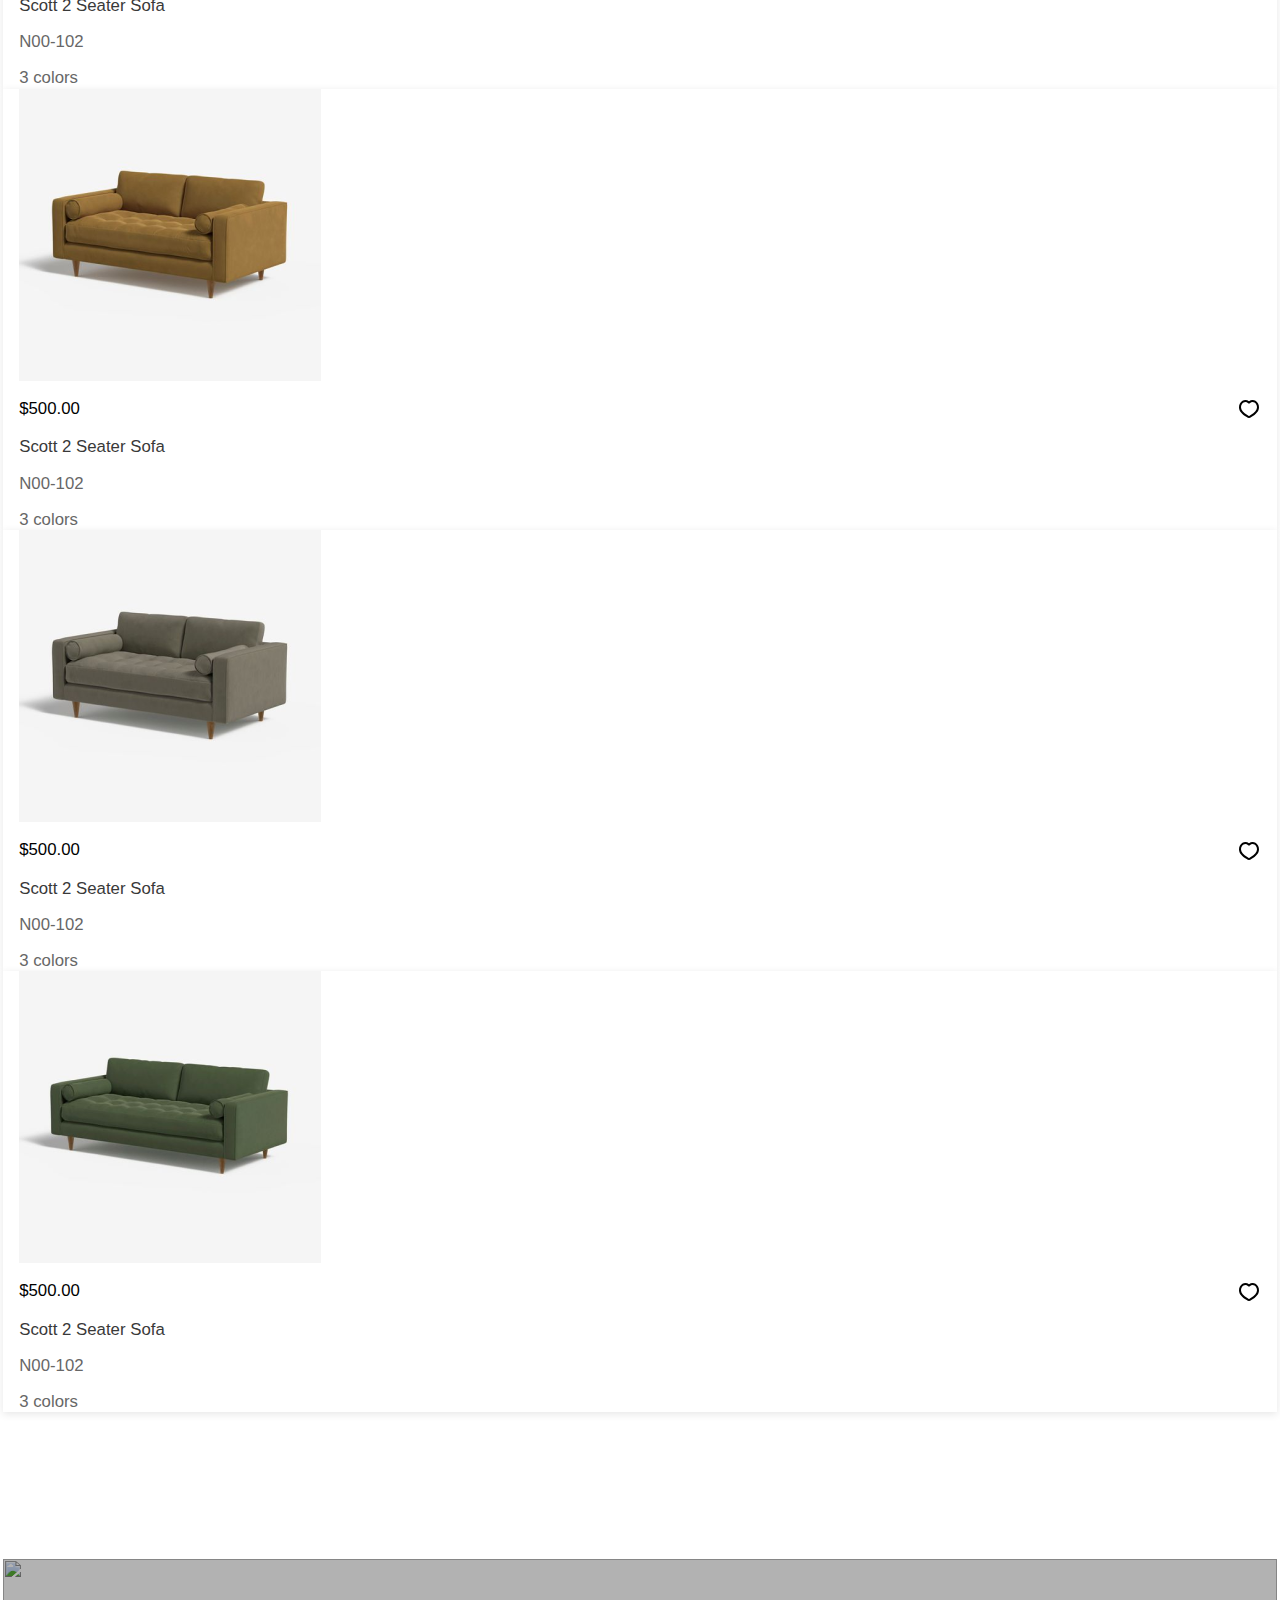
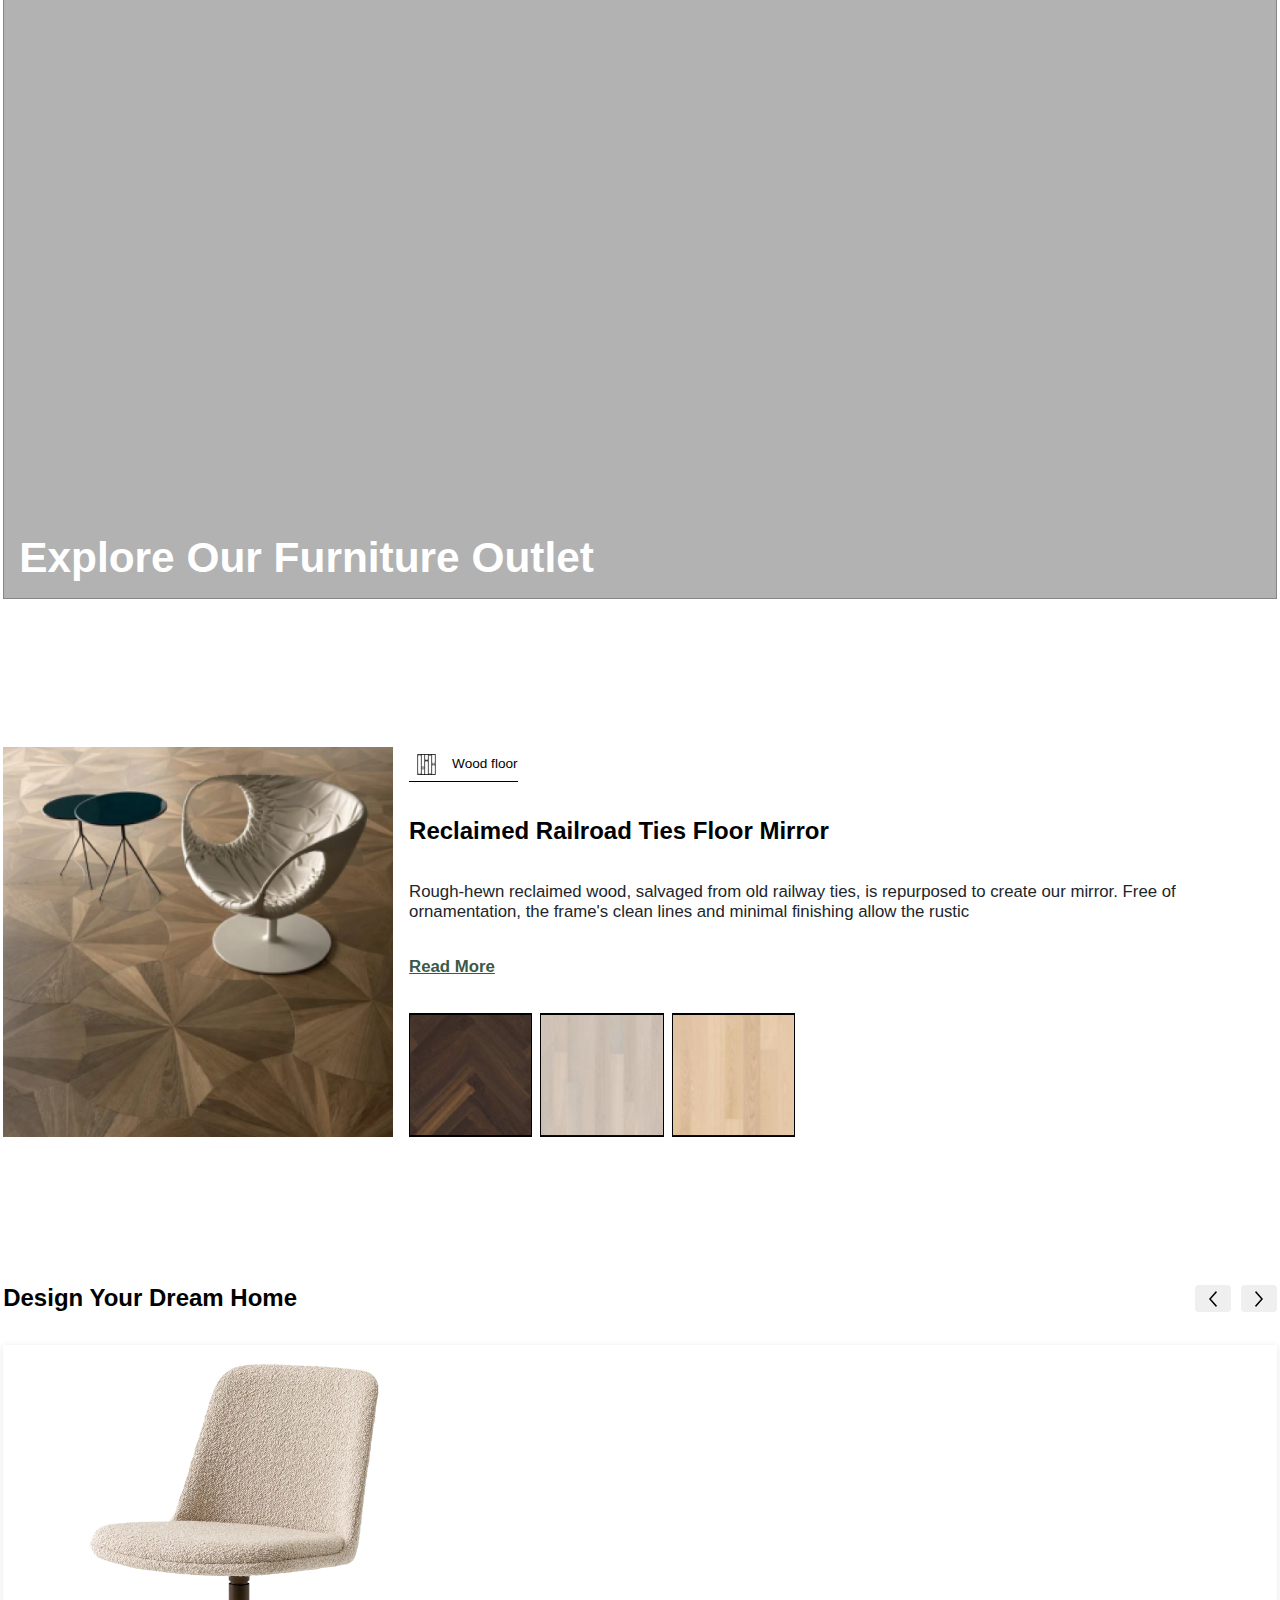
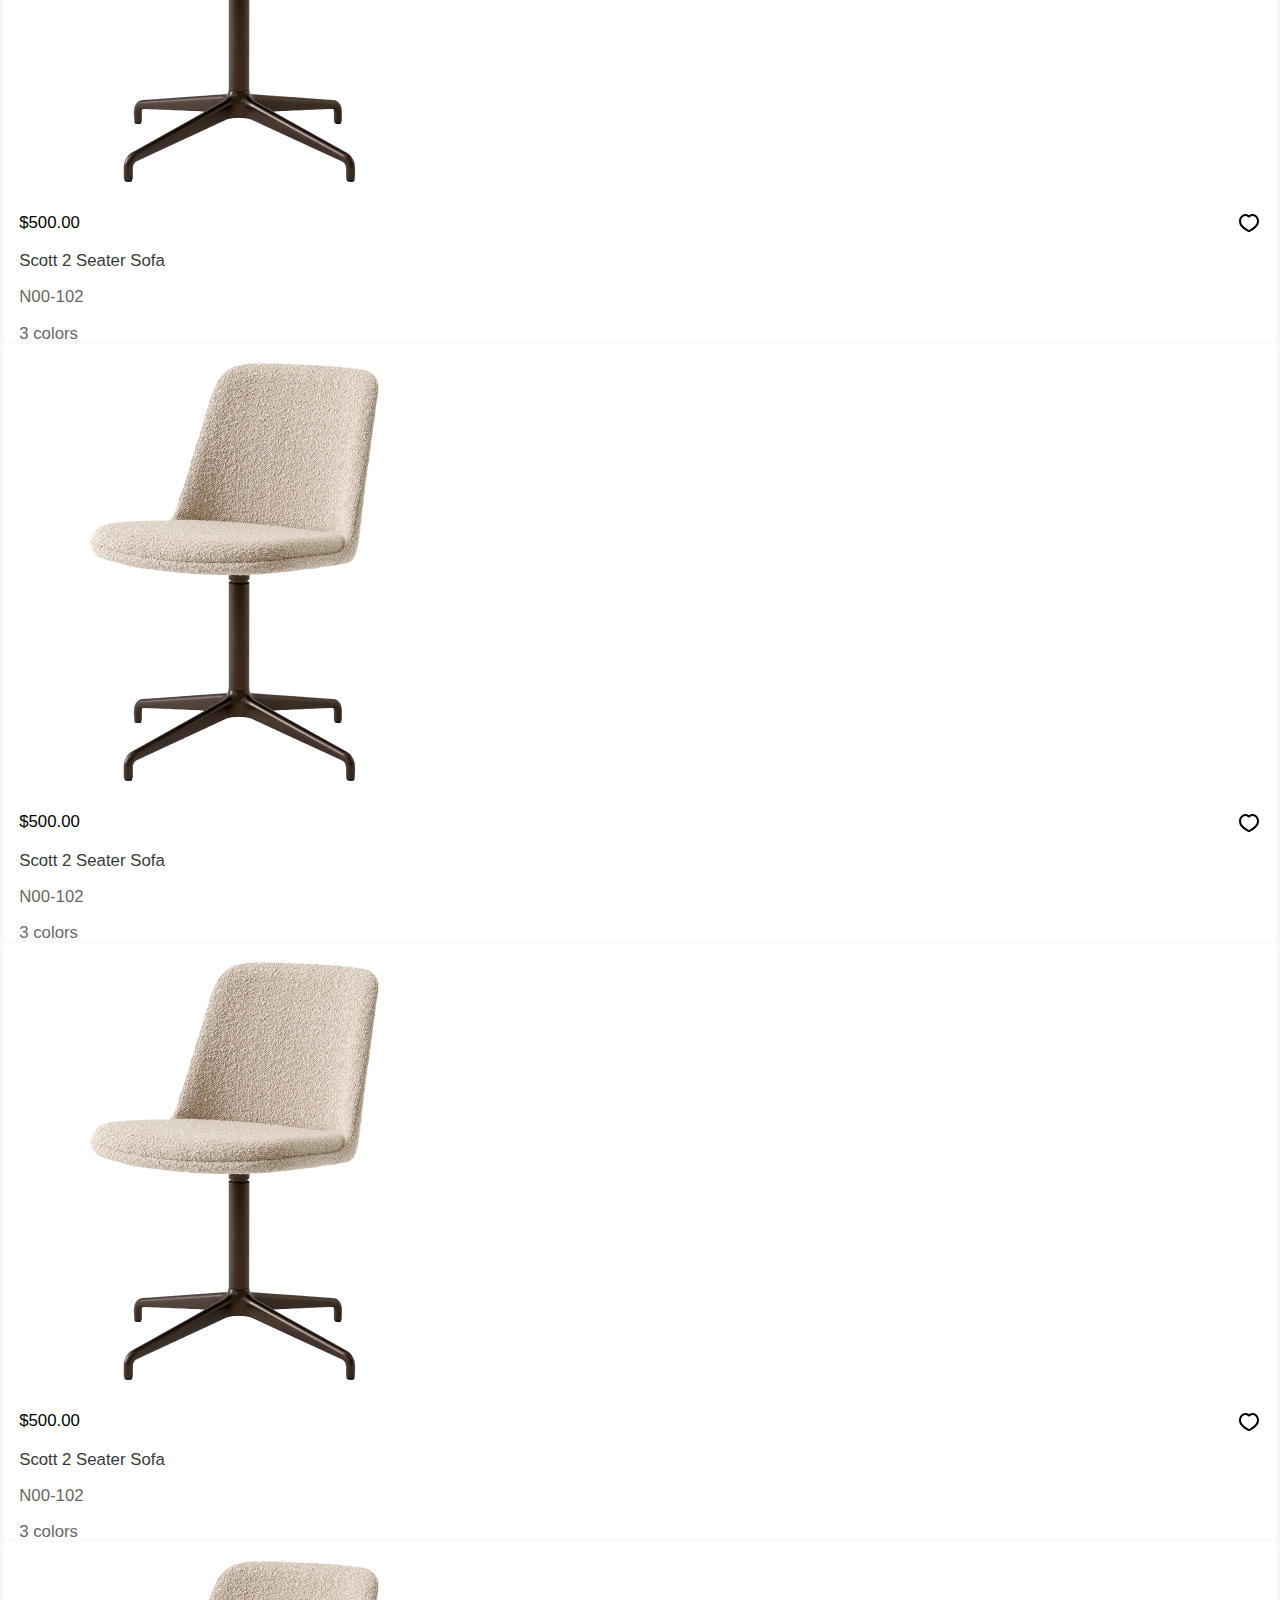
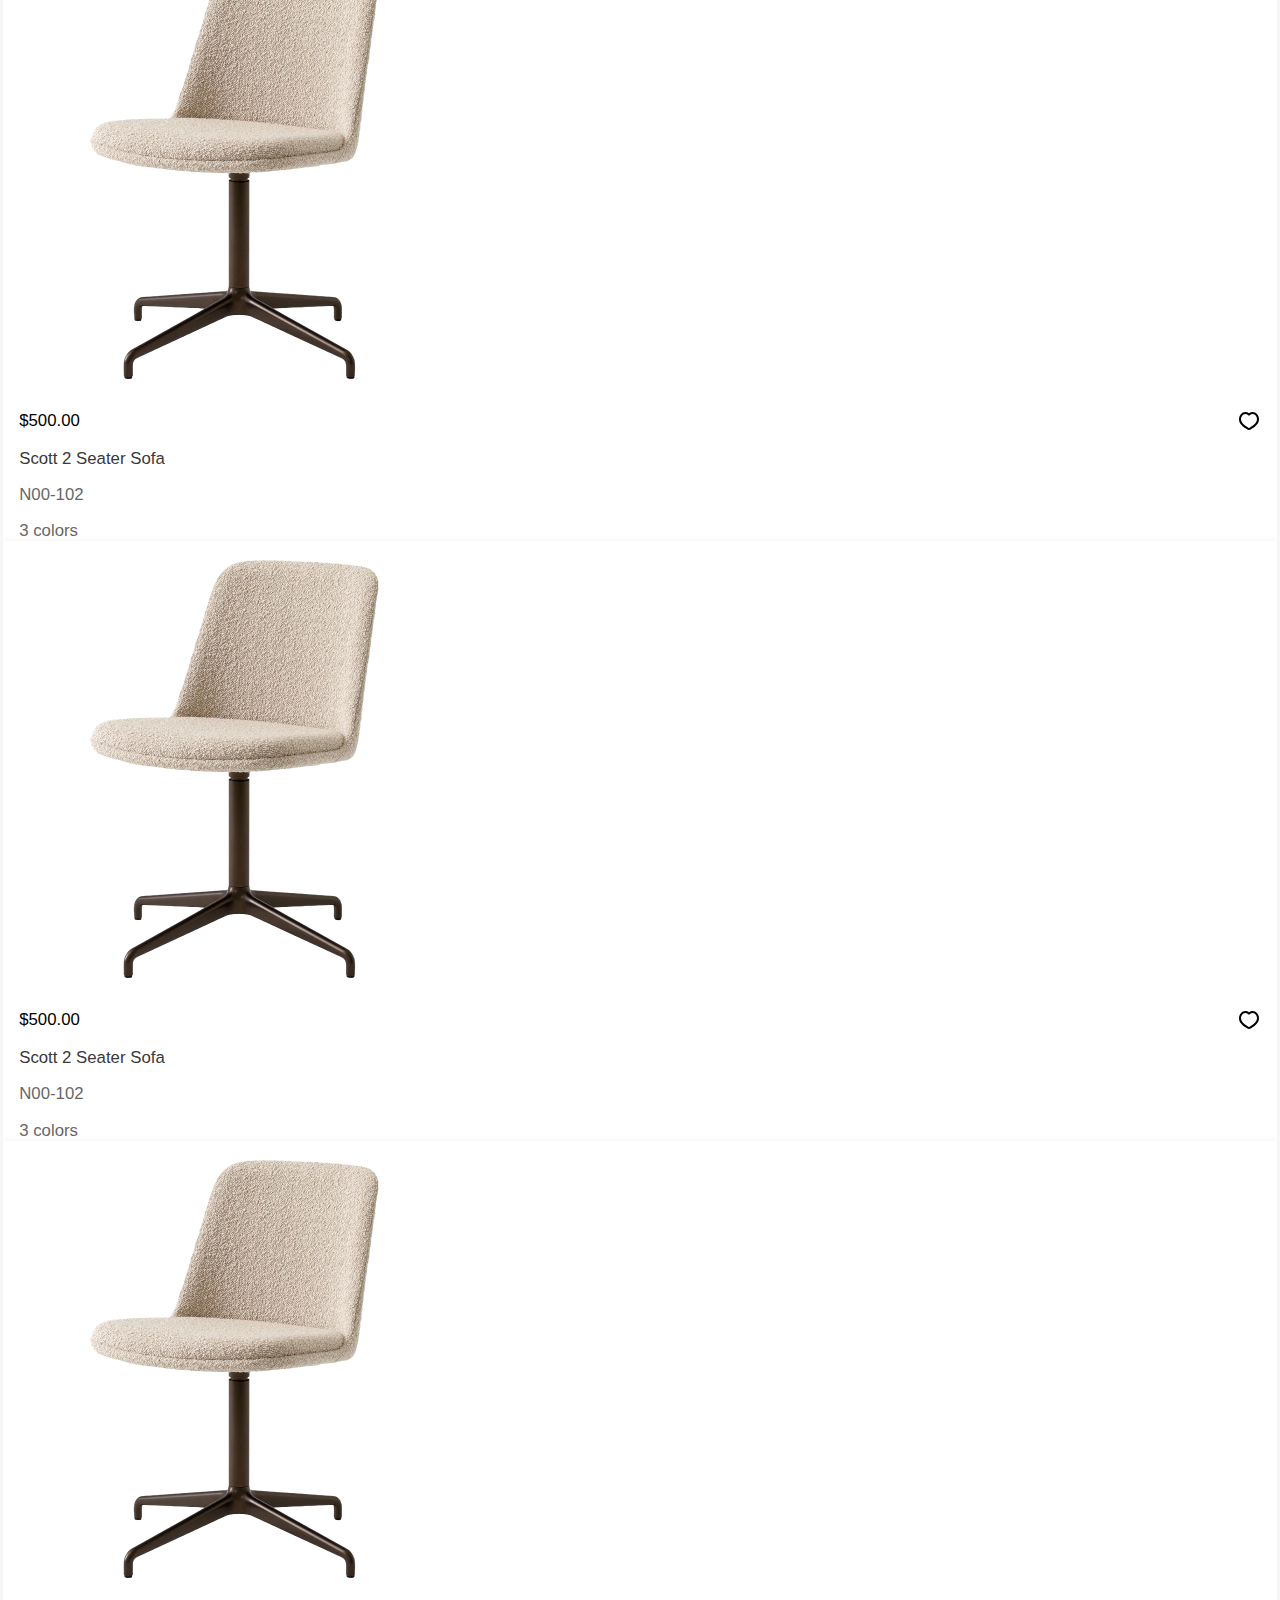
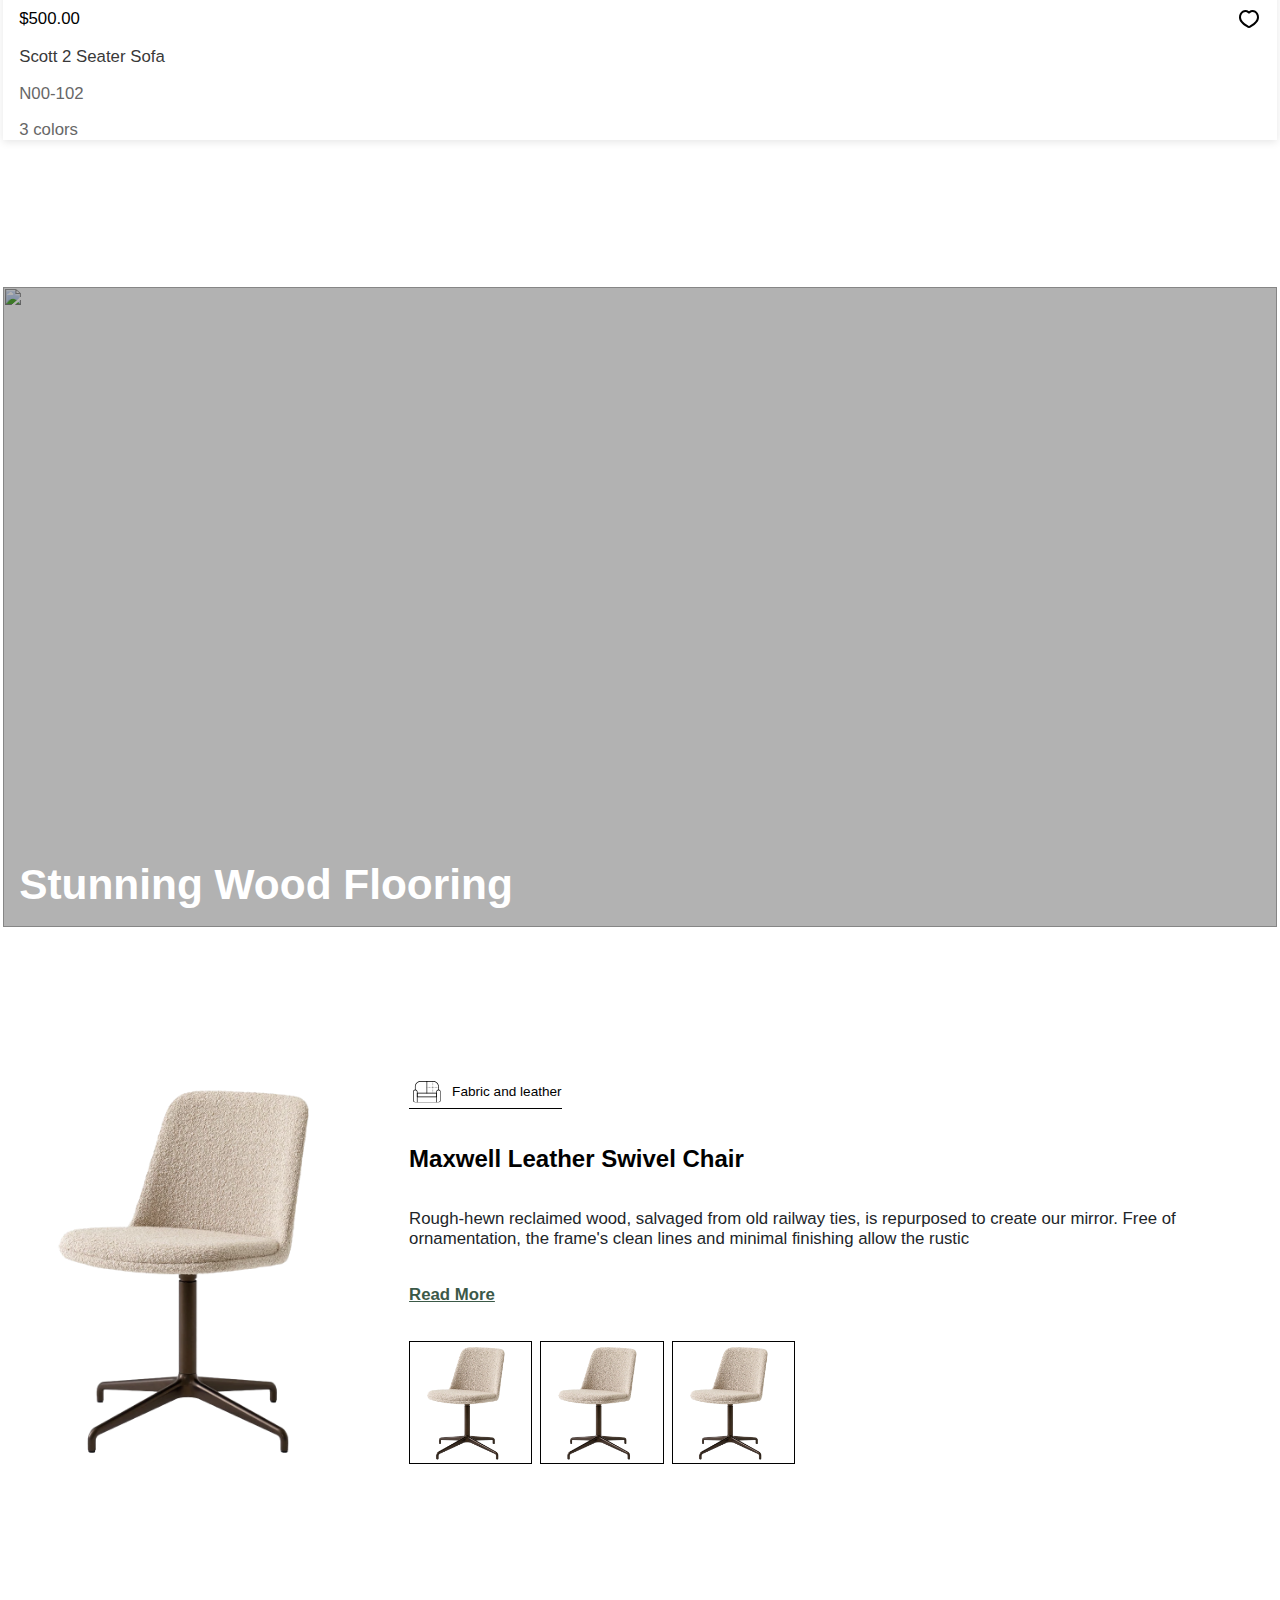
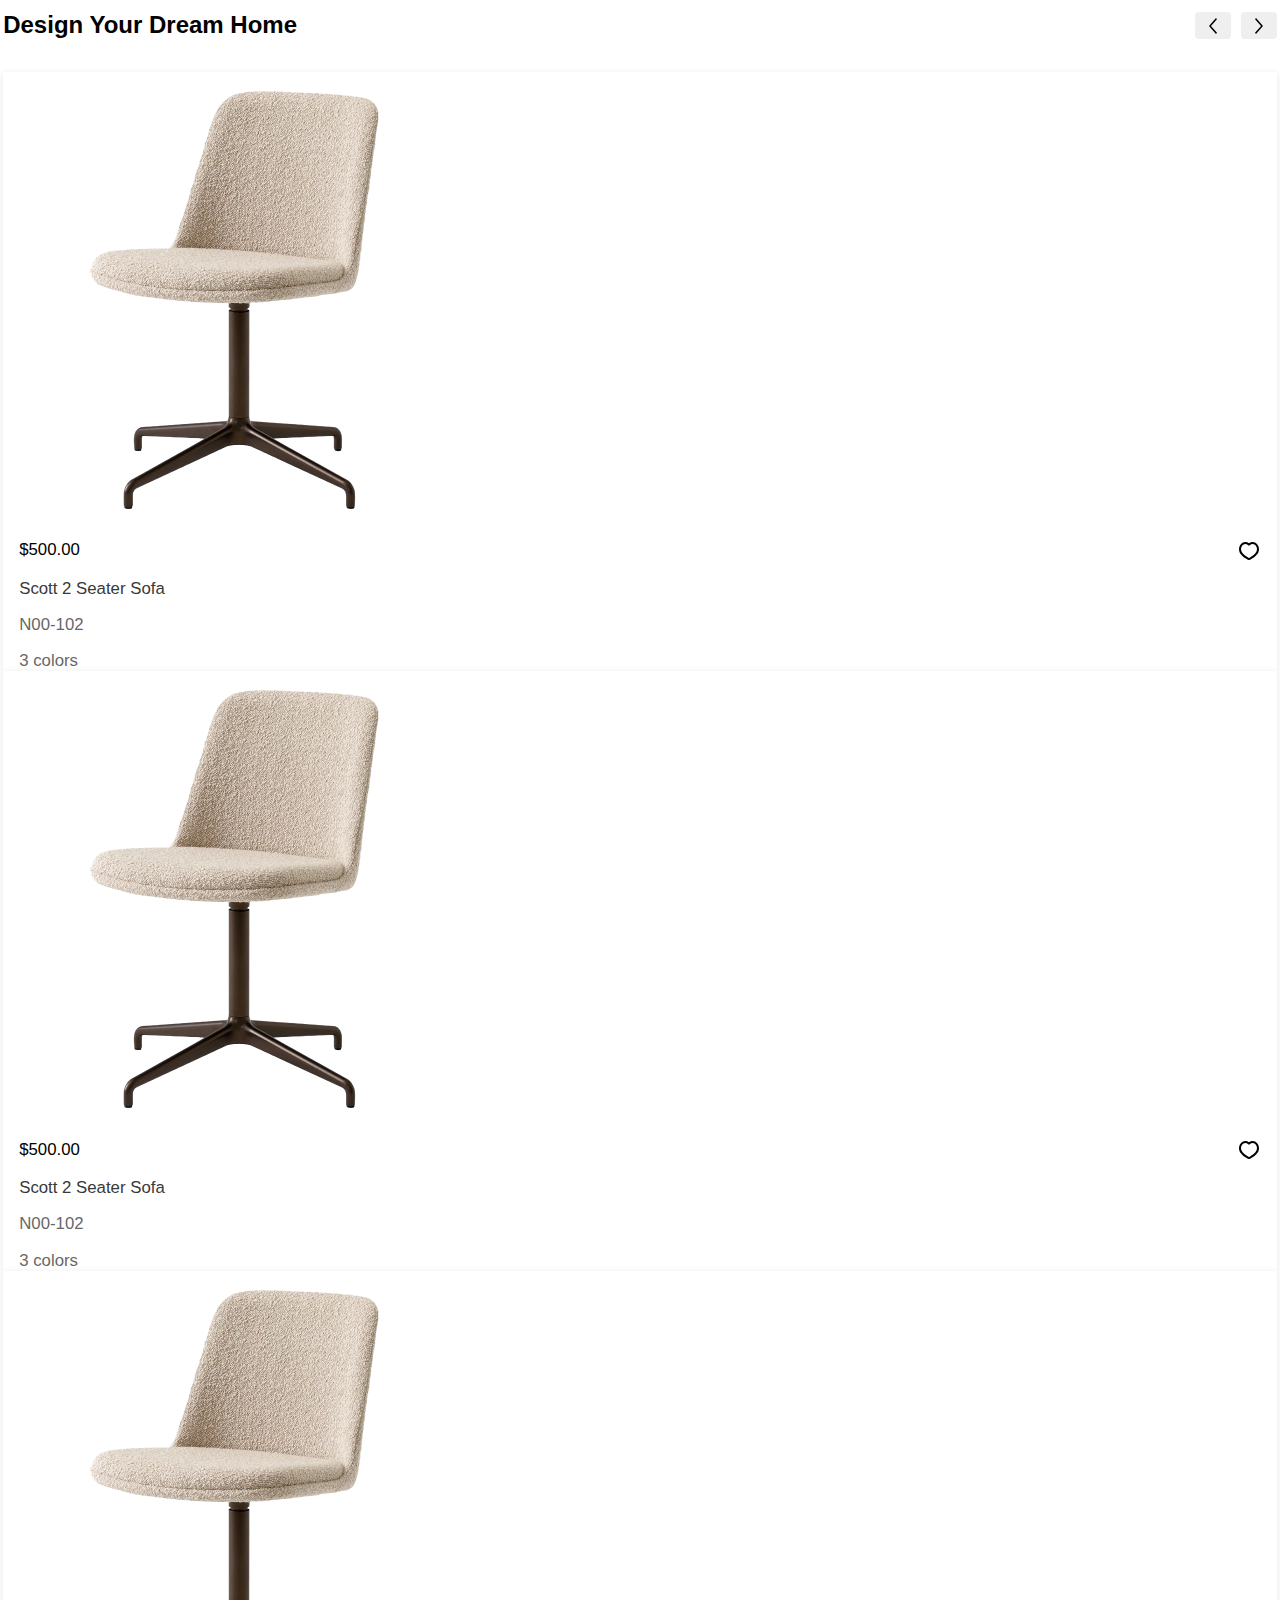
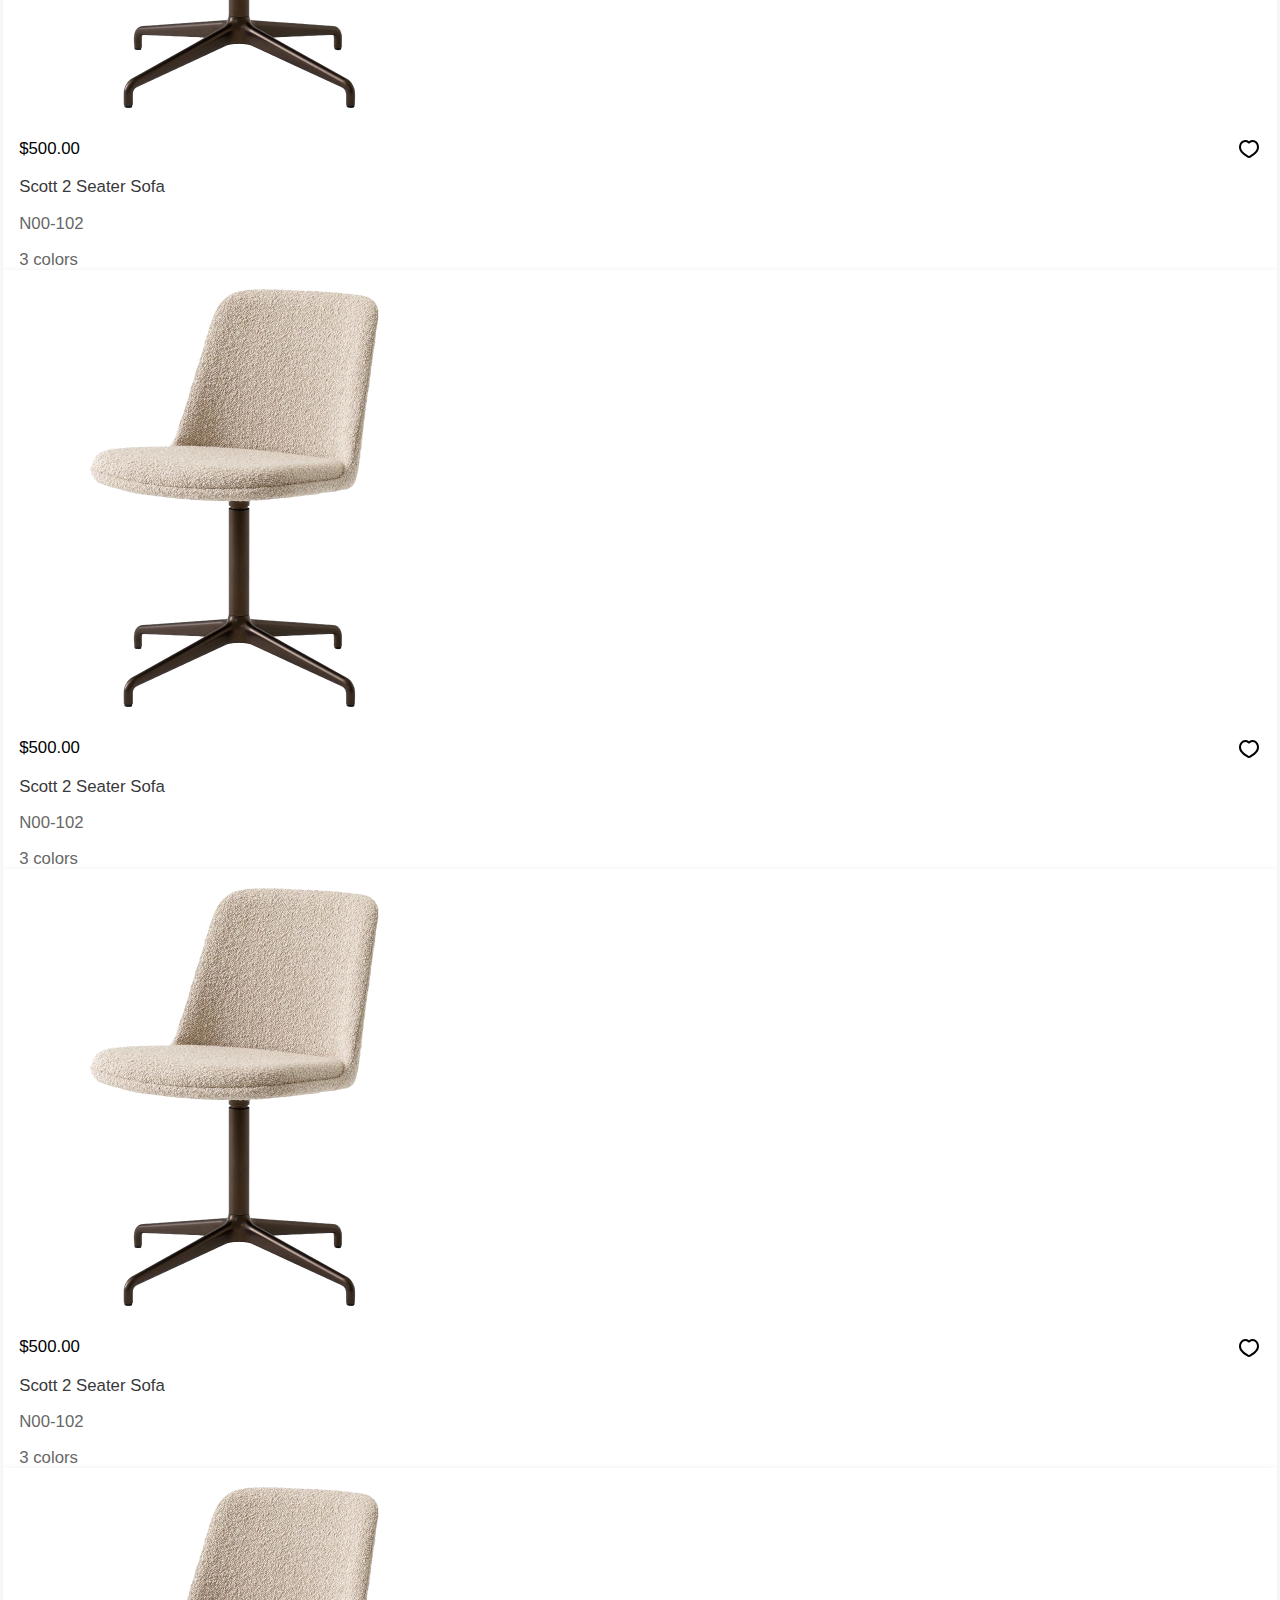
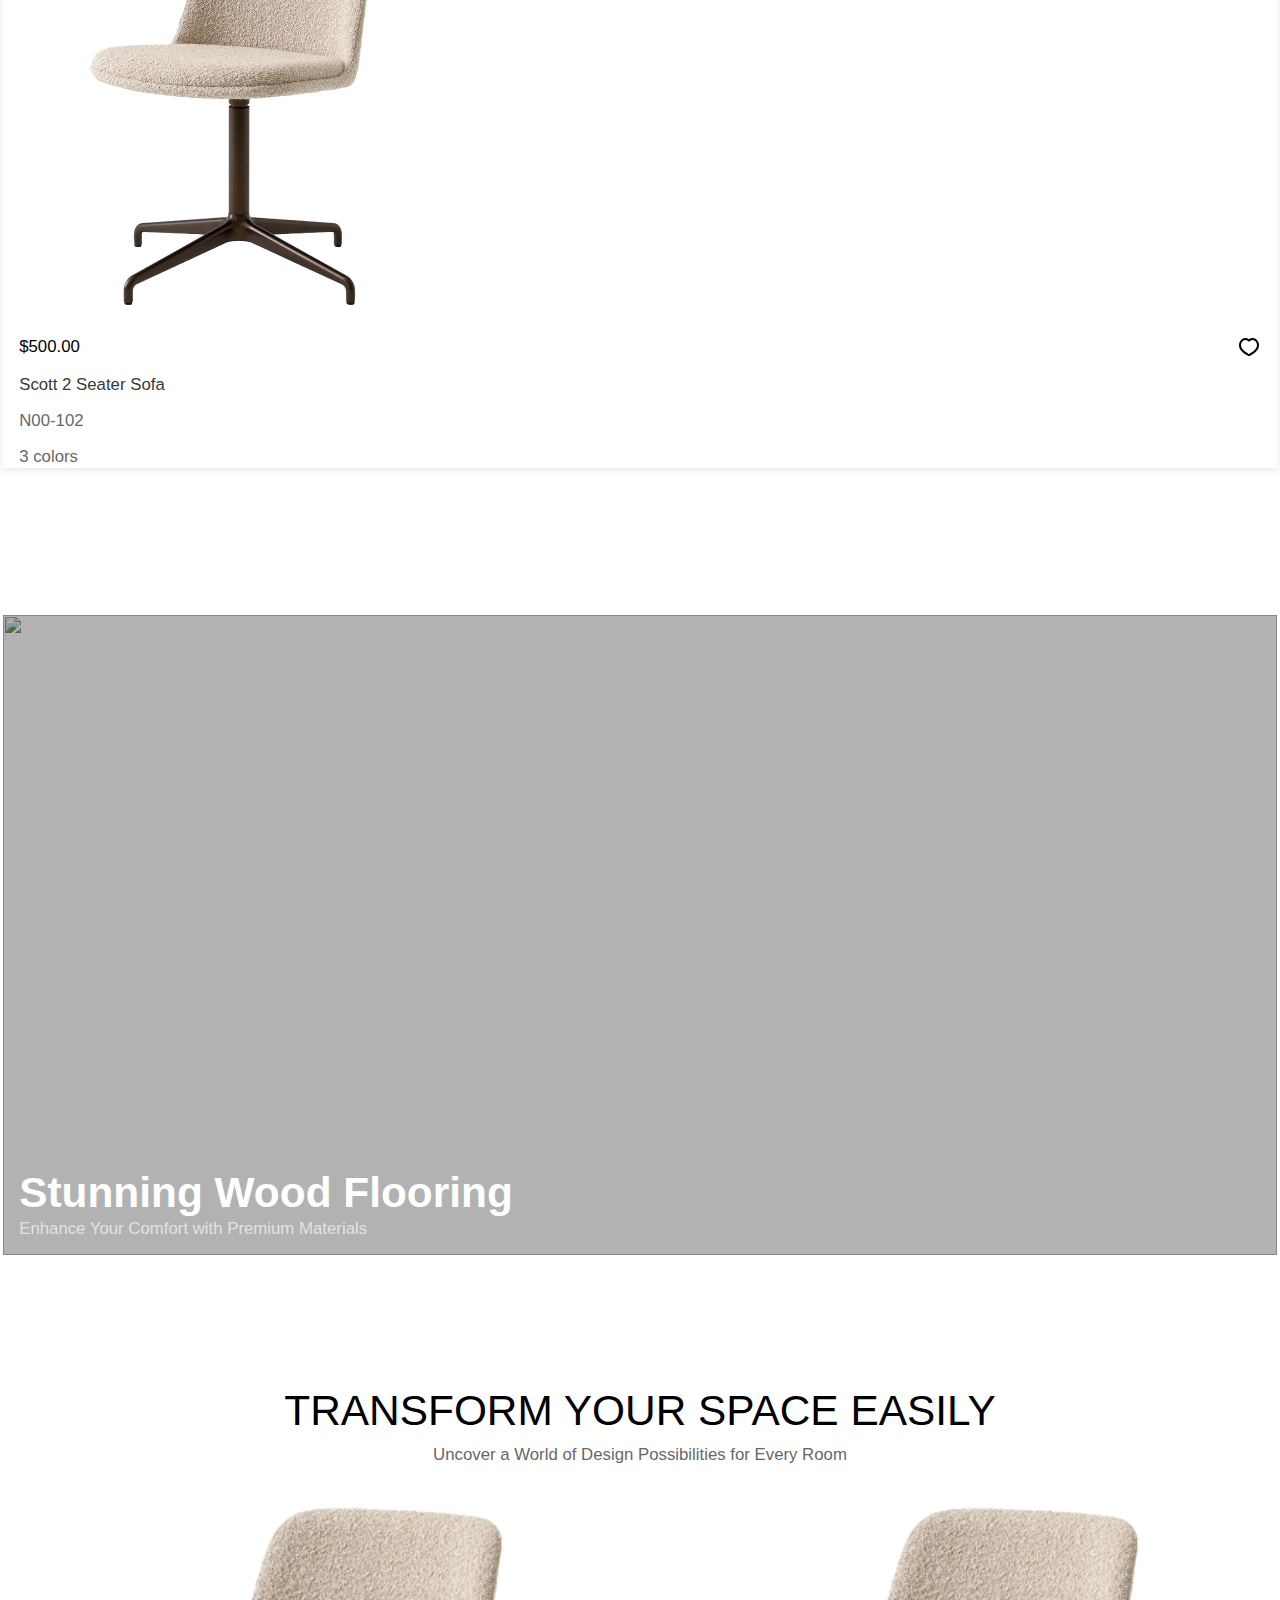
==== commit 4bb0686a: "update" ====
--- a/index.html
+++ b/index.html
@@ -115,12 +115,14 @@
               <h1 class="text-80 fw-bold">Your Space, Your Life 11111</h1>
               <p class="text-32 white-regular">Timeless Furniture Crafted for Your Unique Style</p>
             </div>
-            <button class="arr-button">
-              <a class="text-20 fw-bold" href="#">EXPLORE MORE</a>
-              <div class="icon">
-                <img src="./images/arr-down.svg" alt="arrow">
-              </div>
-            </button>
+            <a class="text-20 fw-bold" href="#featureCollection">
+              EXPLORE MORE
+              <button class="arr-button pt-3">
+                <div class="icon">
+                  <img src="./images/arr-down.svg" alt="arrow">
+                </div>
+              </button>
+            </a>
           </div>
         </div>
       </div>
@@ -167,7 +169,7 @@
   <!-- End Inspiring Spaces -->
 
   <!-- Start Featured Collection -->
-  <div class="custome-container">
+  <div class="custome-container" id="featureCollection">
     <!-- section title -->
     <div>
       <h2 class="text-60 fw-normal text-center black-neutral pb-2">
@@ -179,35 +181,36 @@
     </div>
 
     <!-- Item preview -->
-    <div class="d-block d-md-flex custome-container-sm">
-      <div class="product-inview ratio-1x1">
-        <img src="./images/chair.png" alt="">
-      </div>
-
-      <div class="w-lg-70 d-flex flex-column justify-content-around gap-3">
+    <div class="d-block d-md-flex gap-3 custome-container-sm image-picker">
+      <div class="product-inview ratio ratio-1x1 img-scale">
+        <img class="main-image" src="./images/chair.png" alt="">
+      </div>
+
+      <div class="w-70 d-flex flex-column justify-content-between gap-3">
         <div class="bottom-line-full d-flex align-items-center gap-2 w-fit">
           <img class="img-icon" src="./images/furniture.svg" alt="">
           <p class="text-16 black-neutral">Furniture outlet</p>
         </div>
         <h4 class="text-32 fw-bold black-neutral">HW14 Rely Office Chair - Swivel Base</h4>
-        <p class="text-20">Designed by Hee Welling, the &Tradition HW14 Rely Office Chair is defined by its luxurious
-          upholstery and signature Scandinavian minimalism.
+        <p class="text-20">Rough-hewn reclaimed wood, salvaged from old railway ties, is repurposed to create our
+          mirror. Free of ornamentation, the frame's clean lines and minimal finishing allow the rustic
         </p>
         <a class="text-20 fw-bold green-dark" href="#">Read More</a>
 
-        <div class="d-flex gap-2 flex-wrap">
+        <div class="d-flex gap-2 flex-wrap thumbnails">
           <div class="item-border thumbnail ratio ratio-1x1">
-            <img src="./images/chair.png" alt="">
+            <img src="images/chair.png" alt="">
           </div>
           <div class="item-border thumbnail ratio ratio-1x1">
-            <img src="./images/chair.png" alt="">
+            <img src="images/chair-2.png" alt="">
           </div>
           <div class="item-border thumbnail ratio ratio-1x1">
-            <img src="./images/chair.png" alt="">
-          </div>
-        </div>
-      </div>
-    </div>
+            <img src="images/chair.png" alt="">
+          </div>
+        </div>
+      </div>
+    </div>
+
     <!-- Item preview -->
 
     <!-- View price -->
@@ -231,78 +234,78 @@
     <div class="slick-slider custome-container-sm" id="slider1">
       <div class="product-item">
         <div class="d-flex flex-column justify-content-around align-items-start gap-3">
-          <div class="img-scale">
-            <img src="./images/chair.png" alt="">
-          </div>
-          <div class="w-100 d-flex justify-content-between align-items-center">
-            <p class="text-20 fw-medium text-black">$500.00</p>
-            <div><img src="./images/heart.svg" alt=""></div>
-          </div>
-          <p class="text-20 gray-tertiary">Scott 2 Seater Sofa</p>
-          <p class="text-20 gray-neutral">N00-102</p>
-          <p class="fw-medium text-20 gray-neutral">3 colors</p>
-        </div>
-      </div>
-      <div class="product-item">
-        <div class="d-flex flex-column justify-content-around align-items-start gap-3">
-          <div class="img-scale">
-            <img src="./images/chair.png" alt="">
-          </div>
-          <div class="w-100 d-flex justify-content-between align-items-center">
-            <p class="text-20 fw-medium text-black">$500.00</p>
-            <div><img src="./images/heart.svg" alt=""></div>
-          </div>
-          <p class="text-20 gray-tertiary">Scott 2 Seater Sofa</p>
-          <p class="text-20 gray-neutral">N00-102</p>
-          <p class="fw-medium text-20 gray-neutral">3 colors</p>
-        </div>
-      </div>
-      <div class="product-item">
-        <div class="d-flex flex-column justify-content-around align-items-start gap-3">
-          <div class="img-scale">
-            <img src="./images/chair.png" alt="">
-          </div>
-          <div class="w-100 d-flex justify-content-between align-items-center">
-            <p class="text-20 fw-medium text-black">$500.00</p>
-            <div><img src="./images/heart.svg" alt=""></div>
-          </div>
-          <p class="text-20 gray-tertiary">Scott 2 Seater Sofa</p>
-          <p class="text-20 gray-neutral">N00-102</p>
-          <p class="fw-medium text-20 gray-neutral">3 colors</p>
-        </div>
-      </div>
-      <div class="product-item">
-        <div class="d-flex flex-column justify-content-around align-items-start gap-3">
-          <div class="img-scale">
-            <img src="./images/chair.png" alt="">
-          </div>
-          <div class="w-100 d-flex justify-content-between align-items-center">
-            <p class="text-20 fw-medium text-black">$500.00</p>
-            <div><img src="./images/heart.svg" alt=""></div>
-          </div>
-          <p class="text-20 gray-tertiary">Scott 2 Seater Sofa</p>
-          <p class="text-20 gray-neutral">N00-102</p>
-          <p class="fw-medium text-20 gray-neutral">3 colors</p>
-        </div>
-      </div>
-      <div class="product-item">
-        <div class="d-flex flex-column justify-content-around align-items-start gap-3">
-          <div class="img-scale">
-            <img src="./images/chair.png" alt="">
-          </div>
-          <div class="w-100 d-flex justify-content-between align-items-center">
-            <p class="text-20 fw-medium text-black">$500.00</p>
-            <div><img src="./images/heart.svg" alt=""></div>
-          </div>
-          <p class="text-20 gray-tertiary">Scott 2 Seater Sofa</p>
-          <p class="text-20 gray-neutral">N00-102</p>
-          <p class="fw-medium text-20 gray-neutral">3 colors</p>
-        </div>
-      </div>
-      <div class="product-item">
-        <div class="d-flex flex-column justify-content-around align-items-start gap-3">
-          <div class="img-scale">
-            <img src="./images/chair.png" alt="">
+          <div class="">
+            <img src="./images/sofa-1.png" alt="">
+          </div>
+          <div class="w-100 d-flex justify-content-between align-items-center">
+            <p class="text-20 fw-medium text-black">$500.00</p>
+            <div><img src="./images/heart.svg" alt=""></div>
+          </div>
+          <p class="text-20 gray-tertiary">Scott 2 Seater Sofa</p>
+          <p class="text-20 gray-neutral">N00-102</p>
+          <p class="fw-medium text-20 gray-neutral">3 colors</p>
+        </div>
+      </div>
+      <div class="product-item">
+        <div class="d-flex flex-column justify-content-around align-items-start gap-3">
+          <div class="">
+            <img src="./images/sofa-2.png" alt="">
+          </div>
+          <div class="w-100 d-flex justify-content-between align-items-center">
+            <p class="text-20 fw-medium text-black">$500.00</p>
+            <div><img src="./images/heart.svg" alt=""></div>
+          </div>
+          <p class="text-20 gray-tertiary">Scott 2 Seater Sofa</p>
+          <p class="text-20 gray-neutral">N00-102</p>
+          <p class="fw-medium text-20 gray-neutral">3 colors</p>
+        </div>
+      </div>
+      <div class="product-item">
+        <div class="d-flex flex-column justify-content-around align-items-start gap-3">
+          <div class="">
+            <img src="./images/sofa-3.png" alt="">
+          </div>
+          <div class="w-100 d-flex justify-content-between align-items-center">
+            <p class="text-20 fw-medium text-black">$500.00</p>
+            <div><img src="./images/heart.svg" alt=""></div>
+          </div>
+          <p class="text-20 gray-tertiary">Scott 2 Seater Sofa</p>
+          <p class="text-20 gray-neutral">N00-102</p>
+          <p class="fw-medium text-20 gray-neutral">3 colors</p>
+        </div>
+      </div>
+      <div class="product-item">
+        <div class="d-flex flex-column justify-content-around align-items-start gap-3">
+          <div class="">
+            <img src="./images/sofa-4.png" alt="">
+          </div>
+          <div class="w-100 d-flex justify-content-between align-items-center">
+            <p class="text-20 fw-medium text-black">$500.00</p>
+            <div><img src="./images/heart.svg" alt=""></div>
+          </div>
+          <p class="text-20 gray-tertiary">Scott 2 Seater Sofa</p>
+          <p class="text-20 gray-neutral">N00-102</p>
+          <p class="fw-medium text-20 gray-neutral">3 colors</p>
+        </div>
+      </div>
+      <div class="product-item">
+        <div class="d-flex flex-column justify-content-around align-items-start gap-3">
+          <div class="">
+            <img src="./images/sofa-1.png" alt="">
+          </div>
+          <div class="w-100 d-flex justify-content-between align-items-center">
+            <p class="text-20 fw-medium text-black">$500.00</p>
+            <div><img src="./images/heart.svg" alt=""></div>
+          </div>
+          <p class="text-20 gray-tertiary">Scott 2 Seater Sofa</p>
+          <p class="text-20 gray-neutral">N00-102</p>
+          <p class="fw-medium text-20 gray-neutral">3 colors</p>
+        </div>
+      </div>
+      <div class="product-item">
+        <div class="d-flex flex-column justify-content-around align-items-start gap-3">
+          <div class="">
+            <img src="./images/sofa-2.png" alt="">
           </div>
           <div class="w-100 d-flex justify-content-between align-items-center">
             <p class="text-20 fw-medium text-black">$500.00</p>
@@ -336,12 +339,12 @@
   <!-- Reclaimed Railroad Ties Floor Mirror -->
   <div class="custome-container">
     <!-- Item preview -->
-    <div class="d-block d-md-flex custome-container-sm">
-      <div class="product-inview ratio-1x1">
-        <img src="./images/chair.png" alt="">
-      </div>
-
-      <div class="w-lg-70 d-flex flex-column justify-content-around gap-3">
+    <div class="d-block d-md-flex gap-3 custome-container-sm image-picker">
+      <div class="product-inview ratio ratio-1x1 img-scale">
+        <img class="main-image" src="./images/flo-0.png" alt="">
+      </div>
+
+      <div class="w-70 d-flex flex-column justify-content-between gap-3">
         <div class="bottom-line-full d-flex align-items-center gap-2 w-fit">
           <img class="img-icon" src="./images/wardrop.svg" alt="">
           <p class="text-16 black-neutral">Wood floor</p>
@@ -352,19 +355,20 @@
         </p>
         <a class="text-20 fw-bold green-dark" href="#">Read More</a>
 
-        <div class="d-flex gap-2 flex-wrap">
+        <div class="d-flex gap-2 flex-wrap thumbnails">
           <div class="item-border thumbnail ratio ratio-1x1">
-            <img src="./images/chair.png" alt="">
+            <img src="./images/flo-1.png" alt="">
           </div>
           <div class="item-border thumbnail ratio ratio-1x1">
-            <img src="./images/chair.png" alt="">
+            <img src="./images/flo-2.png" alt="">
           </div>
           <div class="item-border thumbnail ratio ratio-1x1">
-            <img src="./images/chair.png" alt="">
-          </div>
-        </div>
-      </div>
-    </div>
+            <img src="./images/flo-3.png" alt="">
+          </div>
+        </div>
+      </div>
+    </div>
+
     <!-- Item preview -->
 
     <!-- View price -->
@@ -489,12 +493,12 @@
   <!-- Maxwell Leather Swivel Chair -->
   <div class="custome-container">
     <!-- Item preview -->
-    <div class="d-block d-md-flex custome-container-sm">
-      <div class="product-inview ratio-1x1">
+    <div class="d-block d-md-flex gap-3 custome-container-sm">
+      <div class="product-inview ratio ratio-1x1">
         <img src="./images/chair.png" alt="">
       </div>
 
-      <div class="w-lg-70 d-flex flex-column justify-content-around gap-3">
+      <div class="w-70 d-flex flex-column justify-content-between gap-3">
         <div class="bottom-line-full d-flex align-items-center gap-2 w-fit">
           <img class="img-icon" src="./images/sofa.svg" alt="">
           <p class="text-16 black-neutral">Fabric and leather</p>
@@ -735,15 +739,27 @@
 
   <!-- Start Form -->
   <div class="contact-section">
-    <div class="position-absolute top-0 bottom-0 w-30"><img src="./images/water-mark.png" alt=""></div>
+    <div class="contact-bg">
+      <img src="./images/owl.svg" alt="">
+    </div>
     <!-- section title -->
-    <div class="w-lg-30 mx-auto">
+    <div class="contact-cation custome-container py-0">
       <h2 class="text-60 fw-normal text-center text-white pb-2">
         Stay in the loop
       </h2>
       <p class="text-20 text-center white-regular">
         Sign up to be the first to hear about new arrivals, offers and events.Enter your email address below to opt in
         to email marketing.
+      </p>
+      <input placeholder="Email Address" class="text-16" type="text">
+      <button class="text-20 text-white">SEND YOUR EMAIL</button>
+      <p class="text-16 white-regular mt-auto">See our full
+        <a href=" #">
+          Terms and Conditions,
+        </a>
+        <a href="#">
+          Privacy & Cookie Policy
+        </a>to find out more.
       </p>
     </div>
   </div>
--- a/scss/styles.css
+++ b/scss/styles.css
@@ -4,6 +4,7 @@
   height: 100vh;
   flex-direction: column;
   scroll-behavior: smooth;
+  overflow-x: hidden !important;
 }
 
 h1,
@@ -125,6 +126,10 @@
   color: rgba(59, 89, 72, 0.8);
 }
 
+.red-primary {
+  color: #E91919;
+}
+
 .custome-container {
   max-width: 1280px;
   padding: calc(28.8px + 2.25vw) calc(9.6px - 0.5vw);
@@ -192,6 +197,11 @@
 .h-fit {
   height: -moz-fit-content;
   height: fit-content;
+}
+
+.w-628 {
+  width: calc(239.2px + 20.25vw);
+  max-width: 628px;
 }
 
 .custome-carousel .indicators {
@@ -336,6 +346,31 @@
   background-color: #3B5948;
   height: calc(173.4px + 23.9375vw);
 }
+.contact-section .contact-bg {
+  position: absolute;
+  top: 0;
+  bottom: 0;
+  z-index: 1;
+  opacity: 0.3;
+}
+.contact-section .contact-cation {
+  text-align: center;
+  max-width: 560px;
+  margin: 0 auto;
+  display: flex;
+  flex-direction: column;
+  gap: calc(8px + 0.625vw);
+  height: 100%;
+  position: sticky;
+  z-index: 3;
+}
+.contact-section .contact-cation button {
+  background-color: transparent;
+  text-decoration: underline;
+}
+.contact-section .contact-cation input {
+  padding: 15px calc(8px + 0.625vw);
+}
 
 .social-bg {
   height: 32px;
@@ -474,4 +509,231 @@
 .slick-prev,
 .slick-next {
   display: none !important;
+}
+
+.tag {
+  background-color: white;
+  padding: 10px calc(8px + 0.625vw);
+  cursor: pointer;
+  -webkit-user-select: none;
+     -moz-user-select: none;
+          user-select: none;
+  transition: all 0.3s ease-in-out;
+  border: 1px solid #939393;
+}
+.tag:hover {
+  background-color: rgba(59, 89, 72, 0.8);
+  color: white;
+}
+.tag.clicked {
+  background-color: #3B5948;
+  color: white;
+}
+
+.filter-collapse .filter-title {
+  position: relative;
+}
+.filter-collapse .filter-title::after {
+  content: "";
+  position: absolute;
+  bottom: 0;
+  height: 1px;
+  background-color: #010101;
+  width: 100%;
+  left: 0;
+}
+.filter-collapse .filter-title:after {
+  background-color: #676767;
+}
+.filter-collapse .form-check {
+  width: -moz-fit-content;
+  width: fit-content;
+}
+.filter-collapse .form-check .form-check-input {
+  border-color: #676767;
+}
+.filter-collapse .form-check .form-check-input:checked {
+  background-color: #010101;
+}
+
+.dropdown .dropdown-menu {
+  width: 219px;
+  right: 0 !important;
+  left: auto !important;
+}
+.dropdown .dropdown-menu .form-check {
+  width: -moz-fit-content;
+  width: fit-content;
+}
+.dropdown .dropdown-menu .form-check .form-check-input {
+  border-color: #676767;
+}
+.dropdown .dropdown-menu .form-check .form-check-input:checked {
+  background-color: #010101;
+}
+.dropdown .dropdown-menu .form-check:active .form-check-label {
+  color: #010101;
+}
+.dropdown .dropdown-menu .form-check:hover .form-check-label {
+  color: #010101;
+}
+
+.product-list {
+  -moz-column-gap: calc(8px + 0.625vw);
+       column-gap: calc(8px + 0.625vw);
+  row-gap: 40px;
+}
+.product-list .card-product,
+.product-list .card-cta-bg {
+  max-width: 302px;
+  width: 302px;
+  height: 430px;
+  max-height: 420px;
+}
+.product-list .card-product .img-card-product,
+.product-list .card-cta-bg .img-card-product {
+  width: 302px;
+  height: 292px;
+  -o-object-fit: cover;
+     object-fit: cover;
+}
+.product-list .card-cta-bg {
+  background-color: rgba(151, 134, 64, 0.8);
+  opacity: 0.3s;
+}
+.product-list .card-cta {
+  position: absolute;
+  top: 0;
+  left: 0;
+  width: 100%;
+  height: 100%;
+  z-index: 2;
+  padding: calc(8px + 0.625vw);
+  display: flex;
+  flex-direction: column;
+  row-gap: calc(8px + 0.625vw);
+  align-items: center;
+  justify-content: center;
+}
+
+.product-info {
+  width: calc(260.8px + 13.5vw);
+  max-width: 520px;
+  display: flex;
+  flex-direction: column;
+  gap: calc(8px + 0.625vw);
+}
+.product-info .color-tags {
+  width: 20px;
+  height: 20px;
+}
+.product-info .color-tags:nth-child(1) {
+  background-color: #010101;
+}
+.product-info .color-tags:nth-child(2) {
+  background-color: #0600B2;
+}
+.product-info .color-tags:nth-child(3) {
+  background-color: #E91919;
+}
+.product-info .product-info-cta {
+  padding: calc(8px + 0.625vw);
+  display: flex;
+  flex-direction: column;
+  row-gap: calc(8px + 0.625vw);
+}
+
+.tooltip-container {
+  position: relative;
+  display: inline-block;
+  cursor: pointer;
+}
+.tooltip-container:hover .tooltip {
+  visibility: visible;
+  opacity: 1;
+}
+.tooltip-container .tooltip {
+  visibility: hidden;
+  width: 285px;
+  background-color: white;
+  color: black;
+  text-align: left;
+  padding: calc(8px + 0.625vw);
+  border-radius: 4px;
+  border: 1px solid #ccc;
+  position: absolute;
+  bottom: 125%;
+  left: 50%;
+  transform: translateX(-50%);
+  box-shadow: 0px 8px 15px rgba(0, 0, 0, 0.2);
+  z-index: 1;
+  opacity: 0;
+  transition: opacity 0.3s;
+}
+@media (max-width: 1310px) {
+  .tooltip-container .tooltip {
+    bottom: 100%;
+    left: -400%;
+    width: 200px;
+  }
+  .tooltip-container .tooltip::after {
+    left: 0 !important;
+  }
+}
+.tooltip-container .tooltip::after {
+  content: "";
+  position: absolute;
+  top: 100%;
+  left: 50%;
+  margin-left: -5px;
+  border-width: 5px;
+  border-style: solid;
+  border-color: white transparent transparent transparent;
+}
+
+.gallery {
+  display: grid;
+  grid-template-columns: repeat(2, minmax(0, 1fr));
+  row-gap: calc(8px + 3.75vw);
+  -moz-column-gap: calc(8px + 0.625vw);
+       column-gap: calc(8px + 0.625vw);
+}
+@media (max-width: 576px) {
+  .gallery {
+    grid-template-columns: repeat(1, minmax(0, 1fr));
+  }
+}
+
+.list-dot {
+  padding: 0 0 0 20px;
+  display: flex;
+  flex-direction: column;
+  row-gap: 16px;
+}
+.list-dot p {
+  position: relative;
+}
+.list-dot p::before {
+  position: absolute;
+  content: "";
+  padding: 1px;
+  width: 8px;
+  height: 8px;
+  border-radius: 50%;
+  background-color: #010101;
+  left: -15px;
+  top: 8px;
+}
+
+.contact-btn {
+  background-color: #3B5948;
+  transition: all 0.3s ease-in-out;
+  width: 290px;
+  height: 48px;
+  display: flex;
+  align-items: center;
+  justify-content: center;
+}
+.contact-btn:hover {
+  background-color: rgba(59, 89, 72, 0.8);
 }/*# sourceMappingURL=styles.css.map */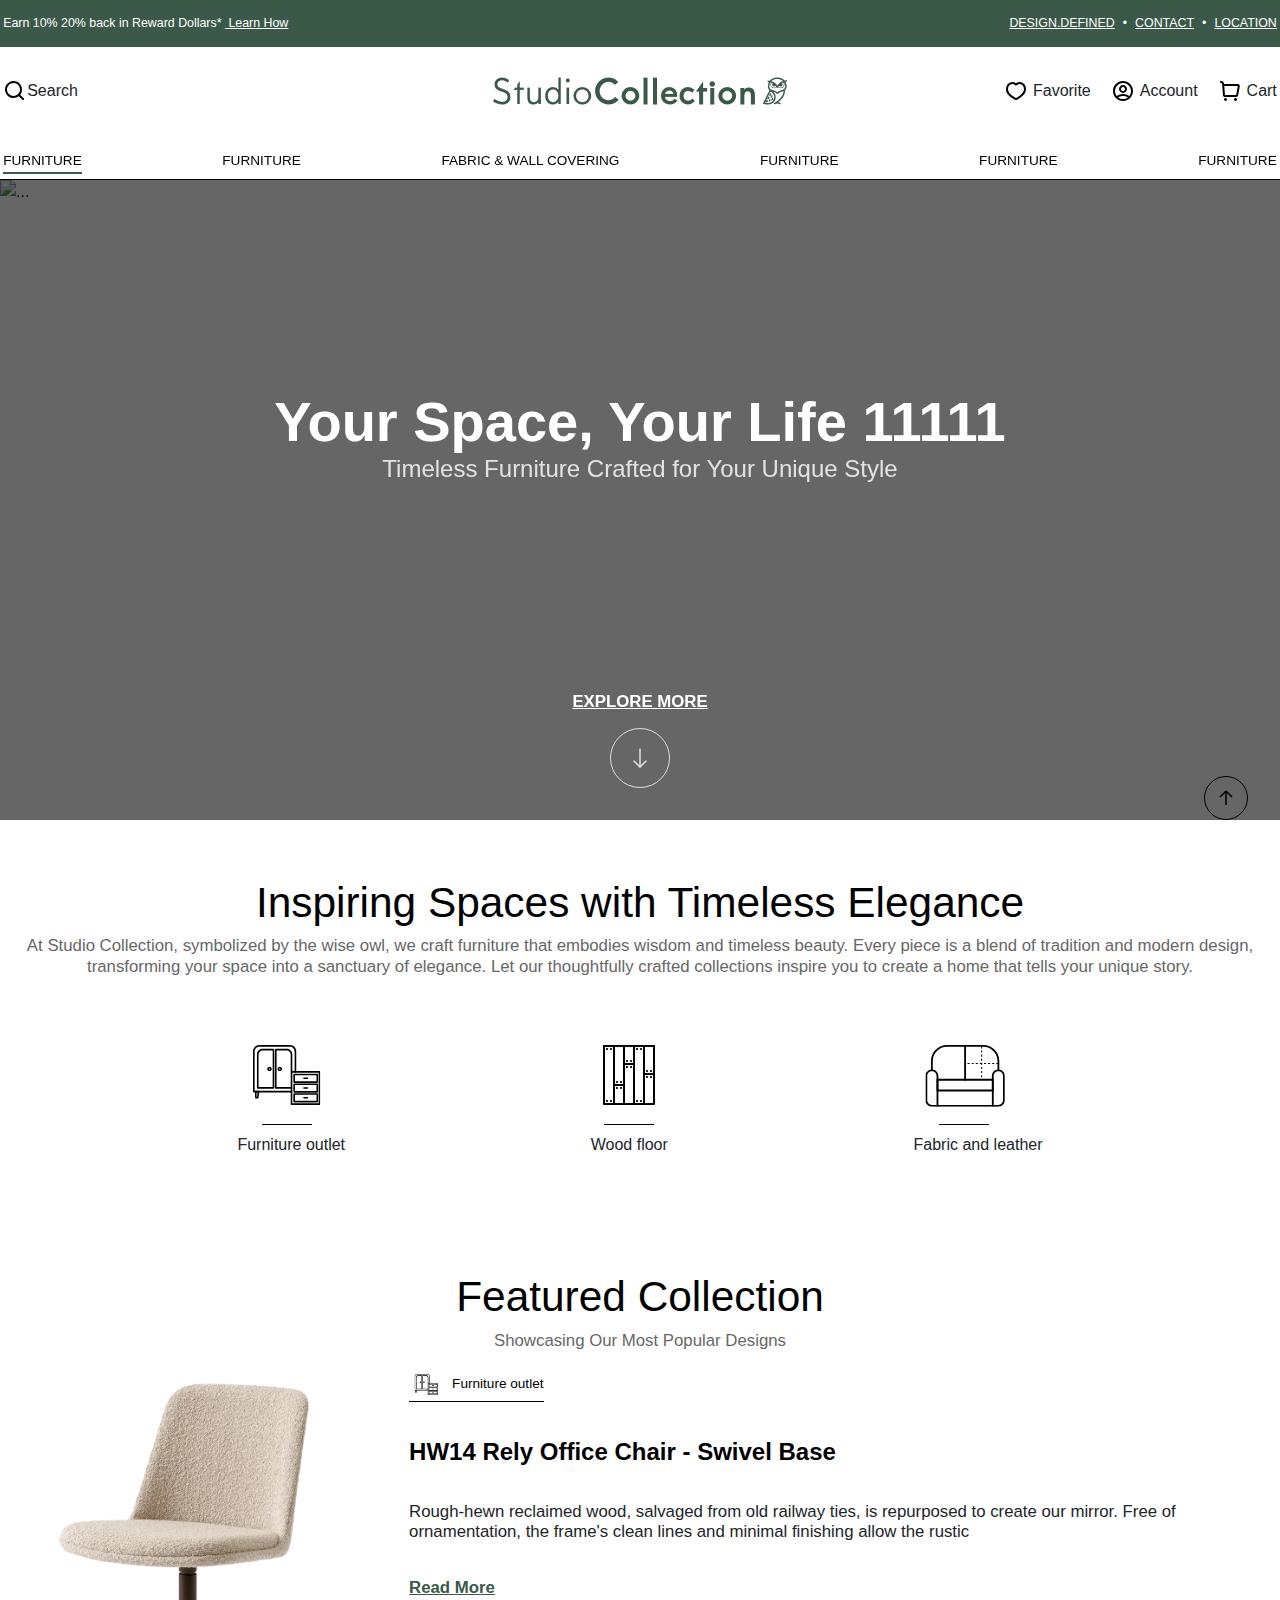
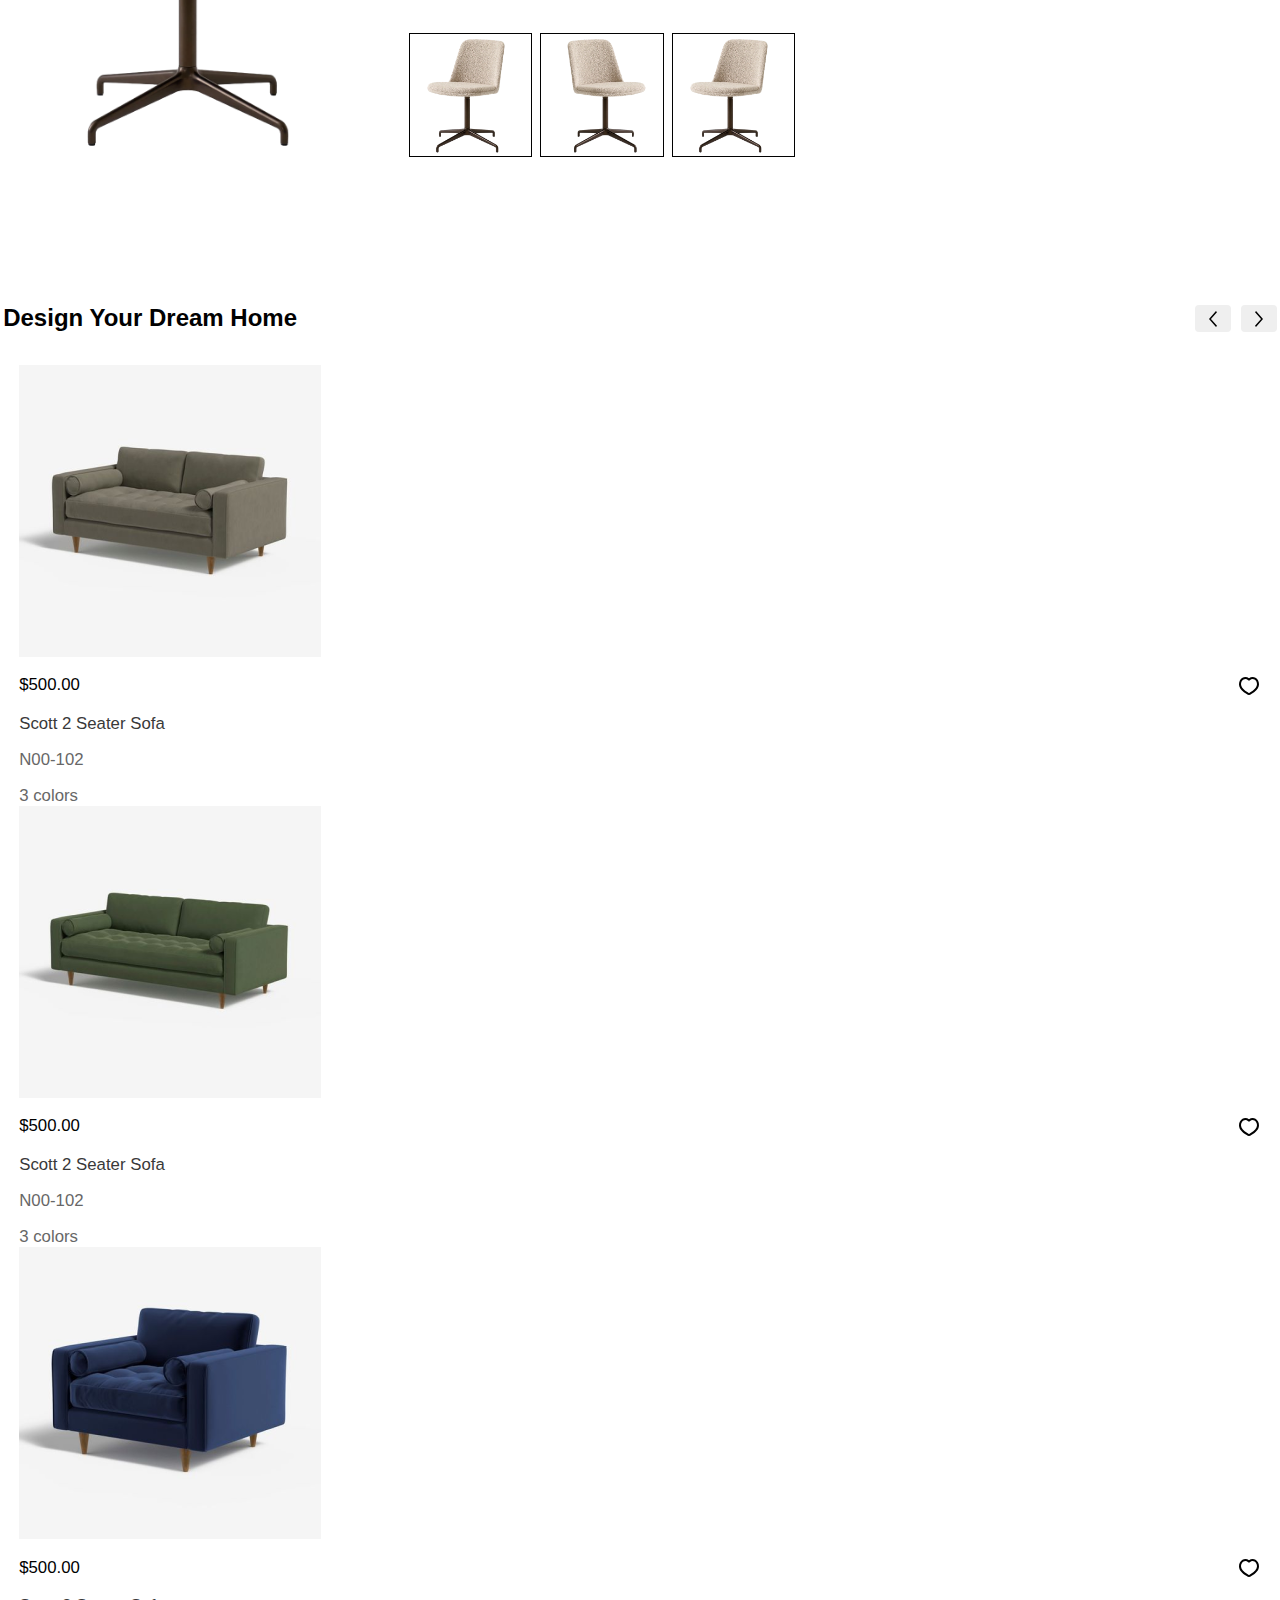
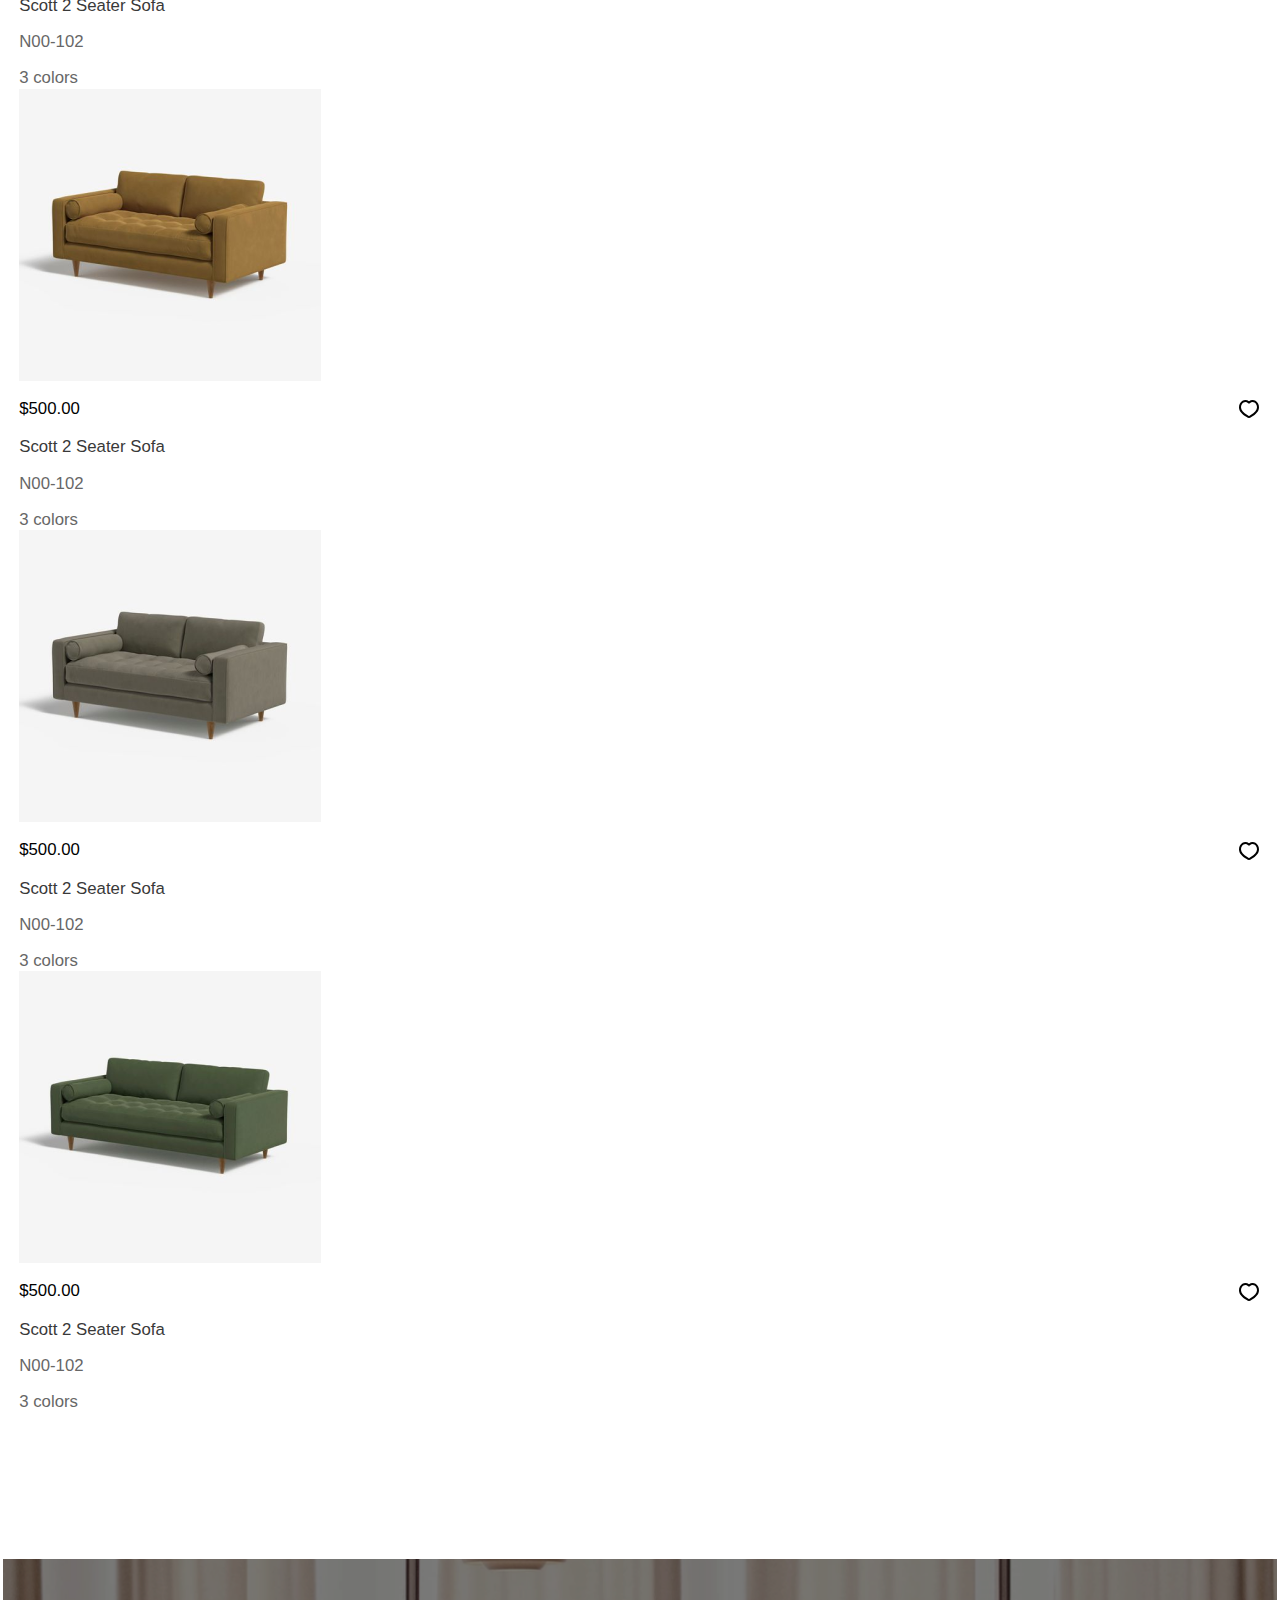
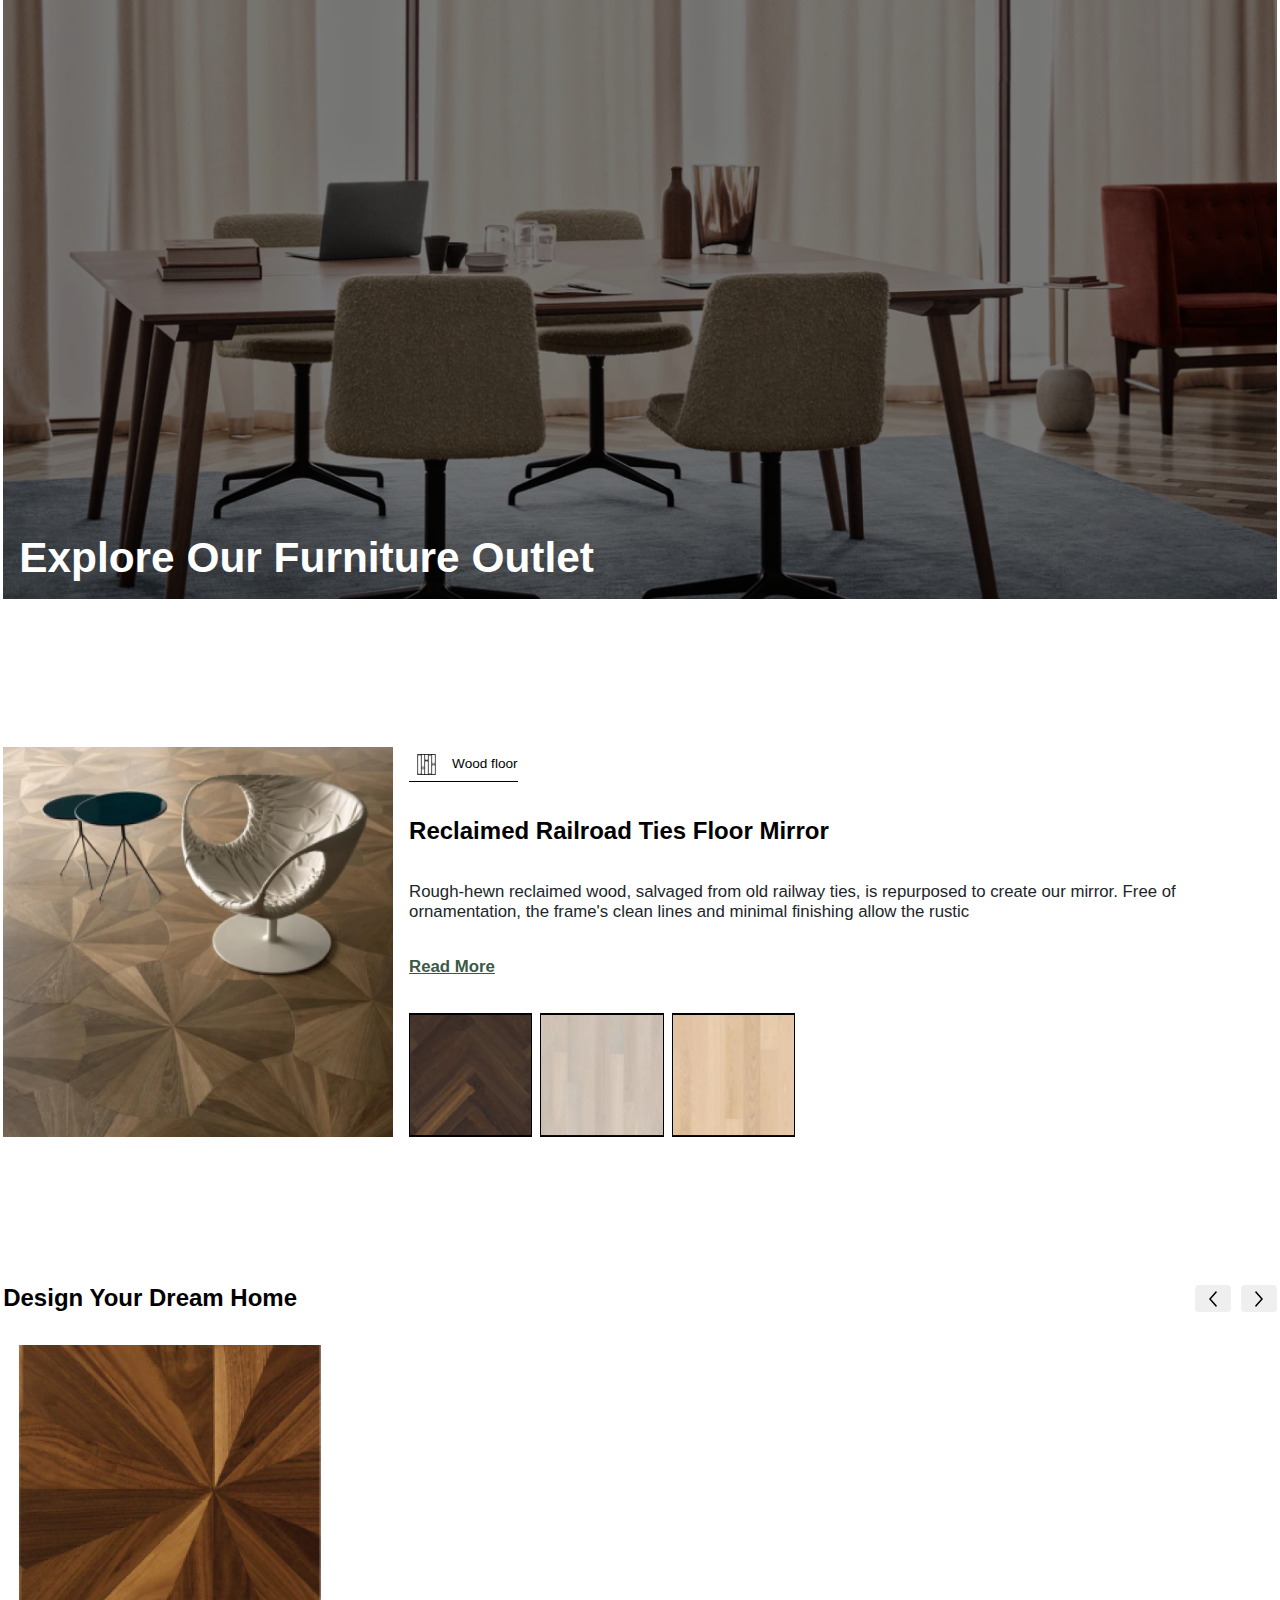
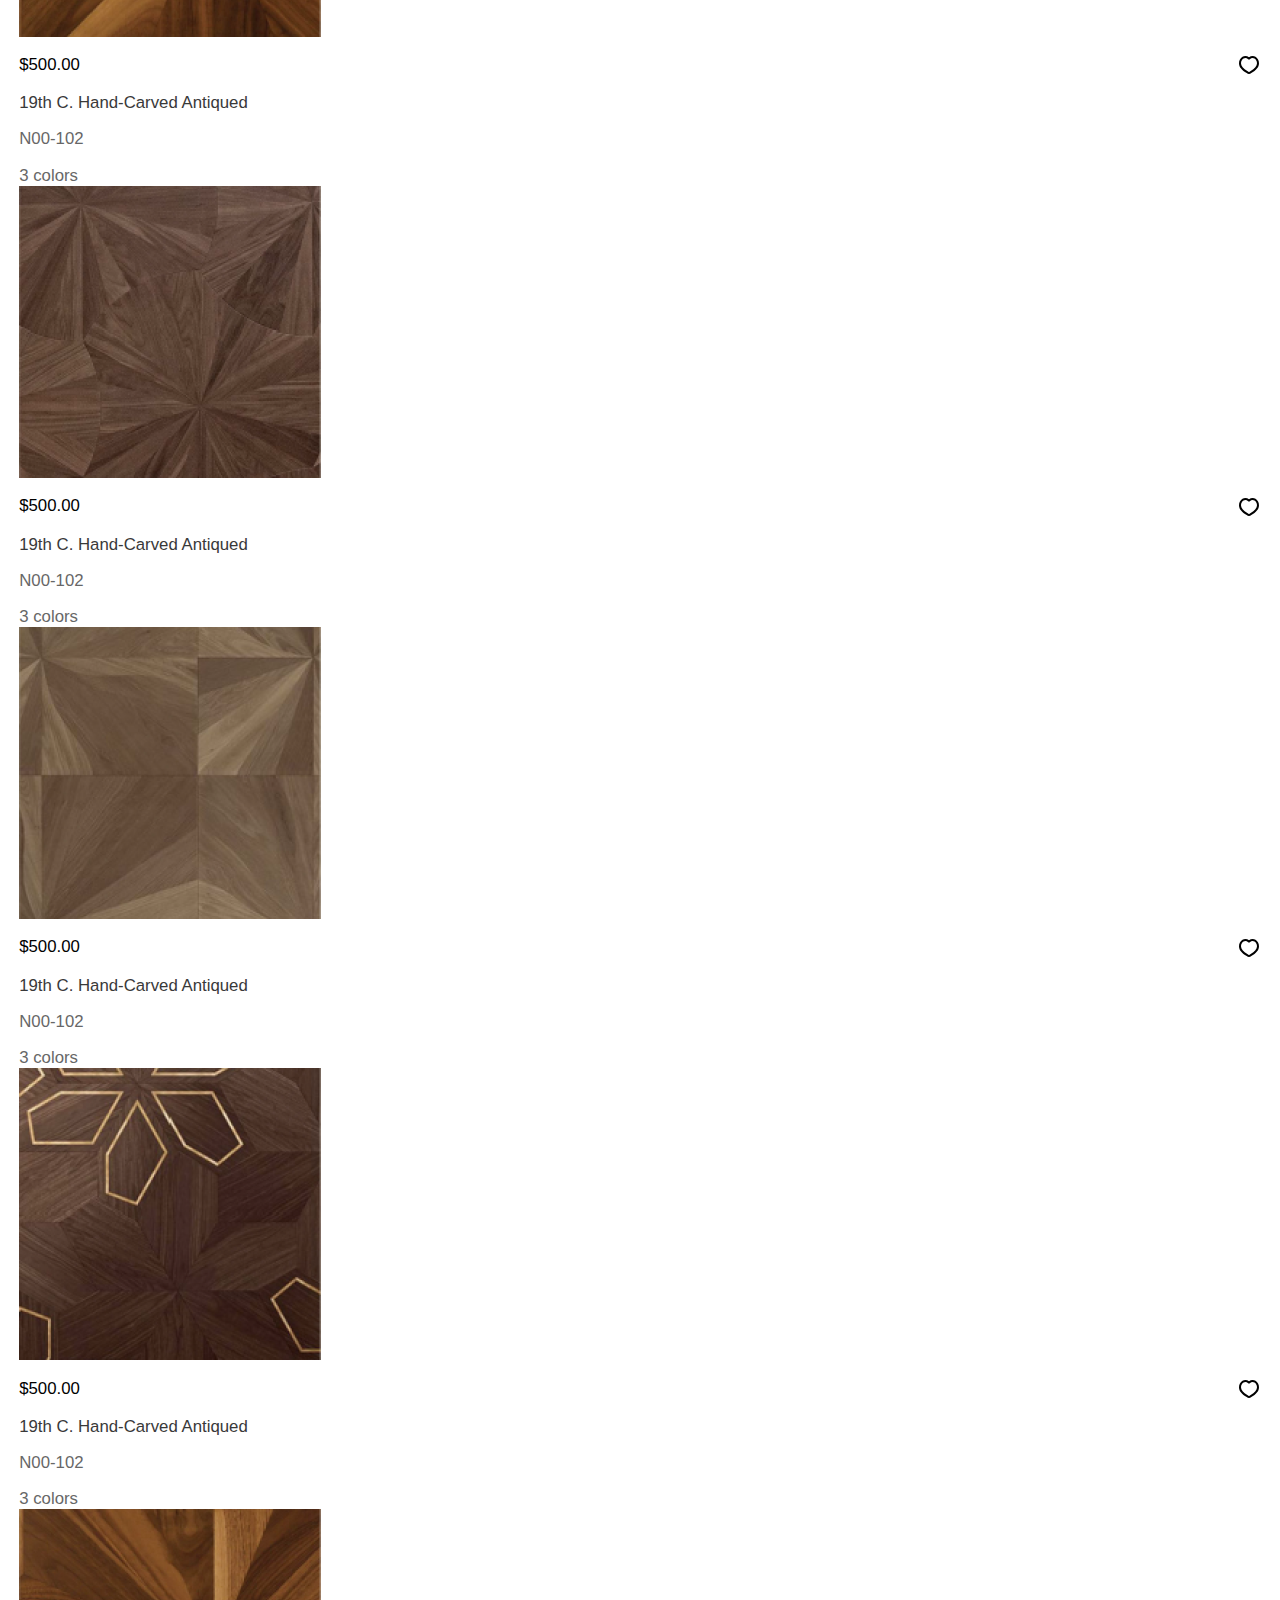
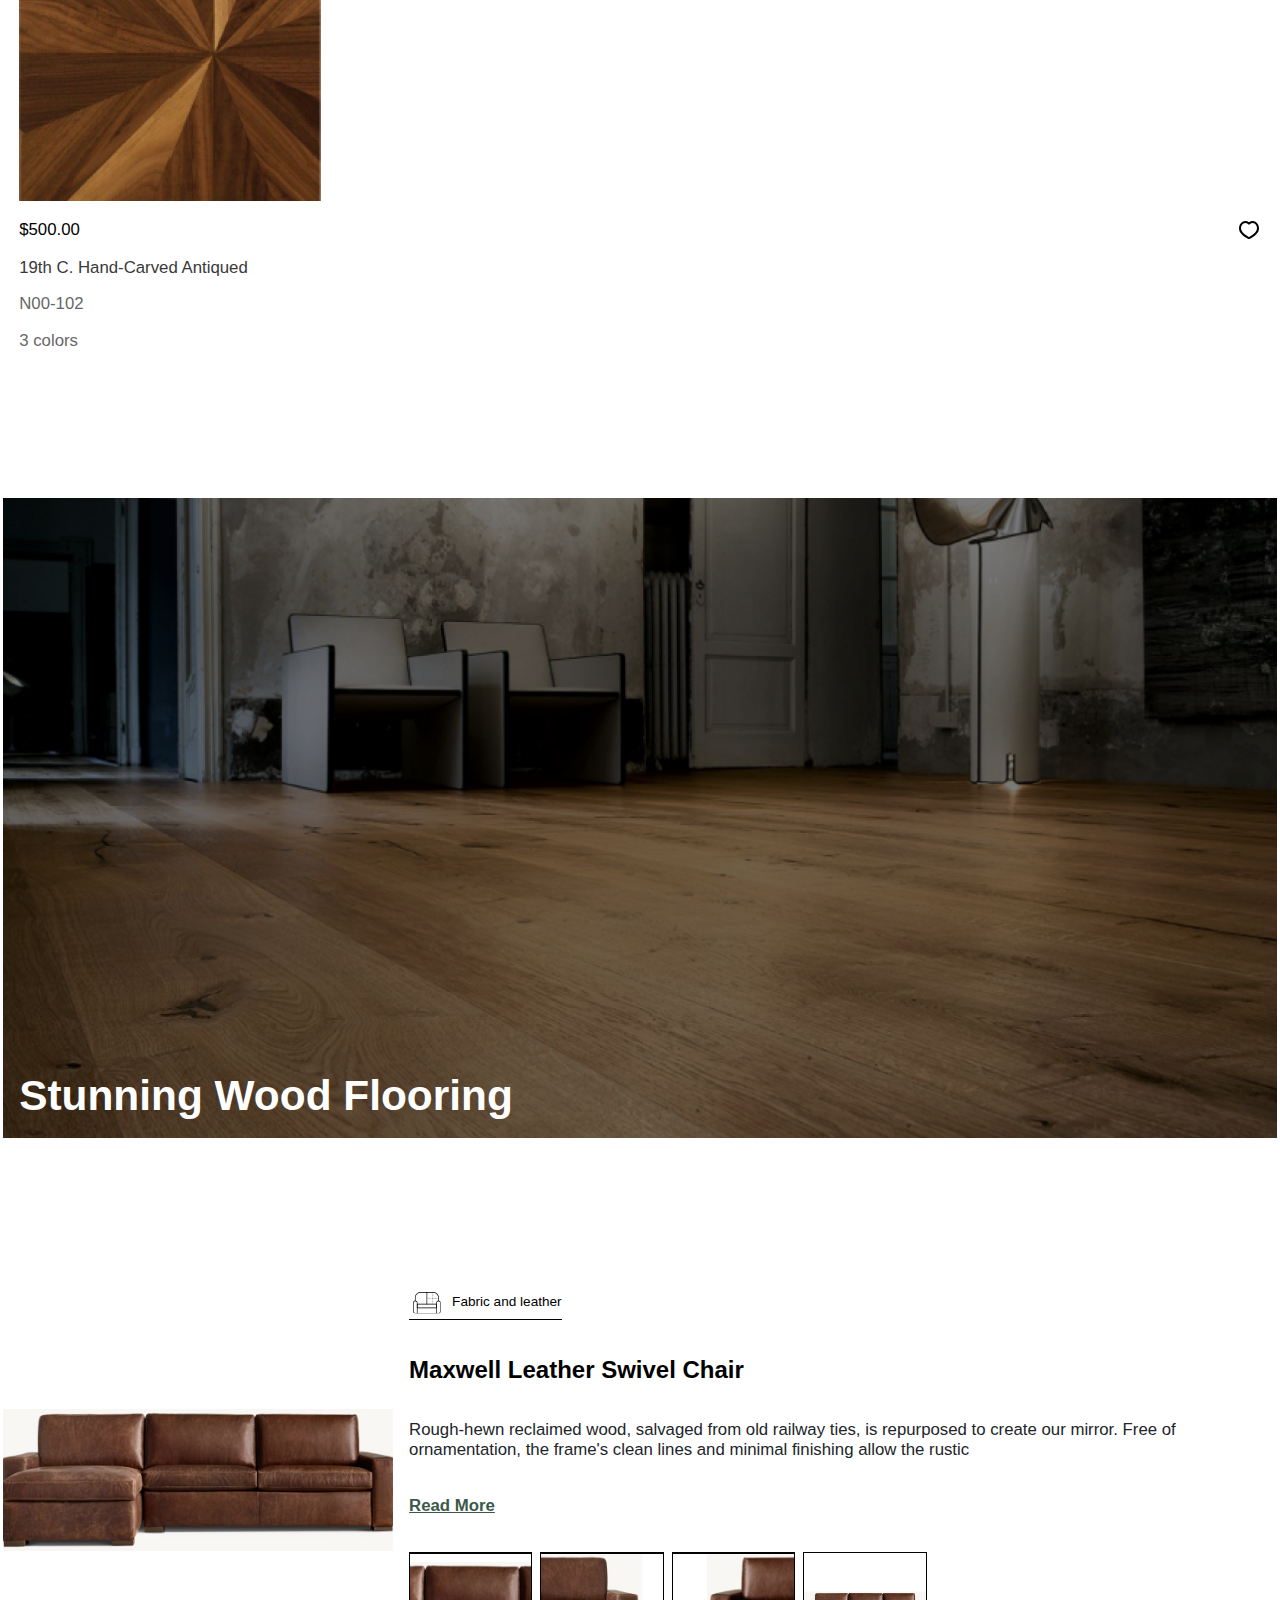
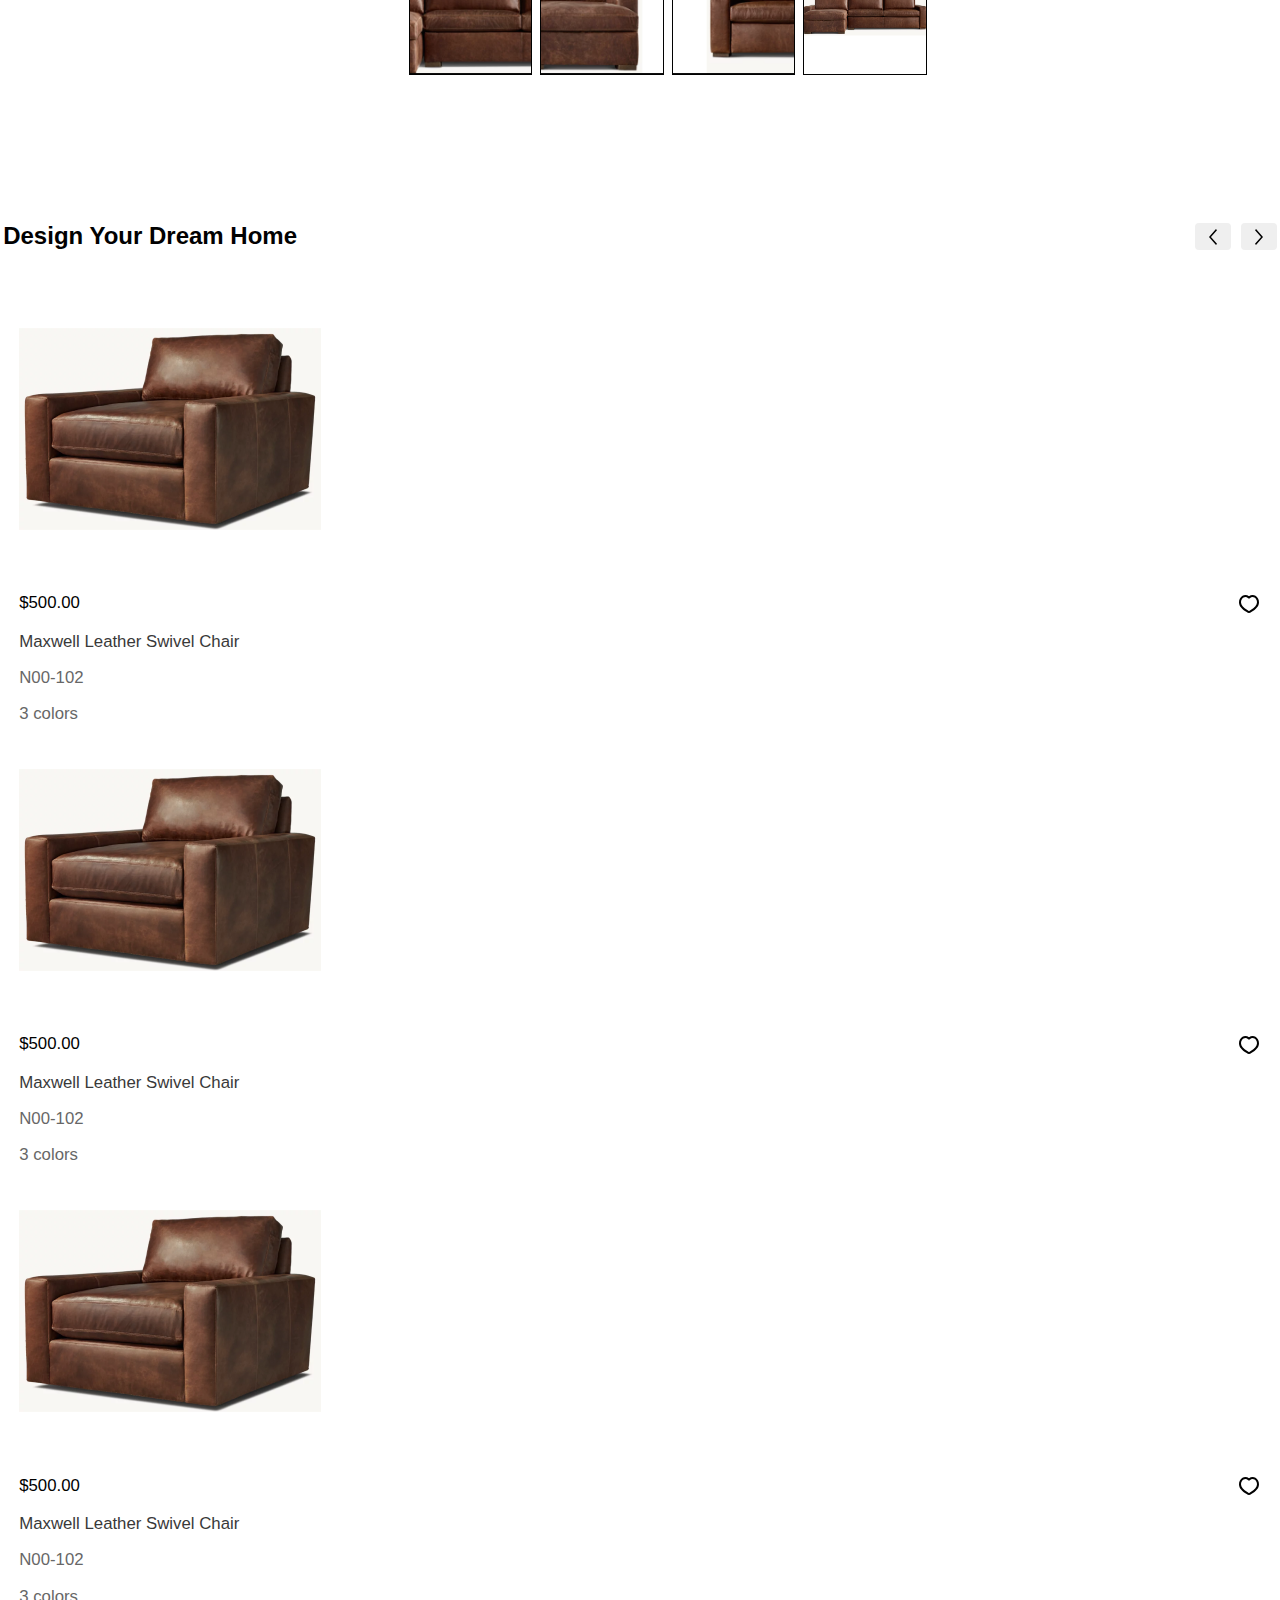
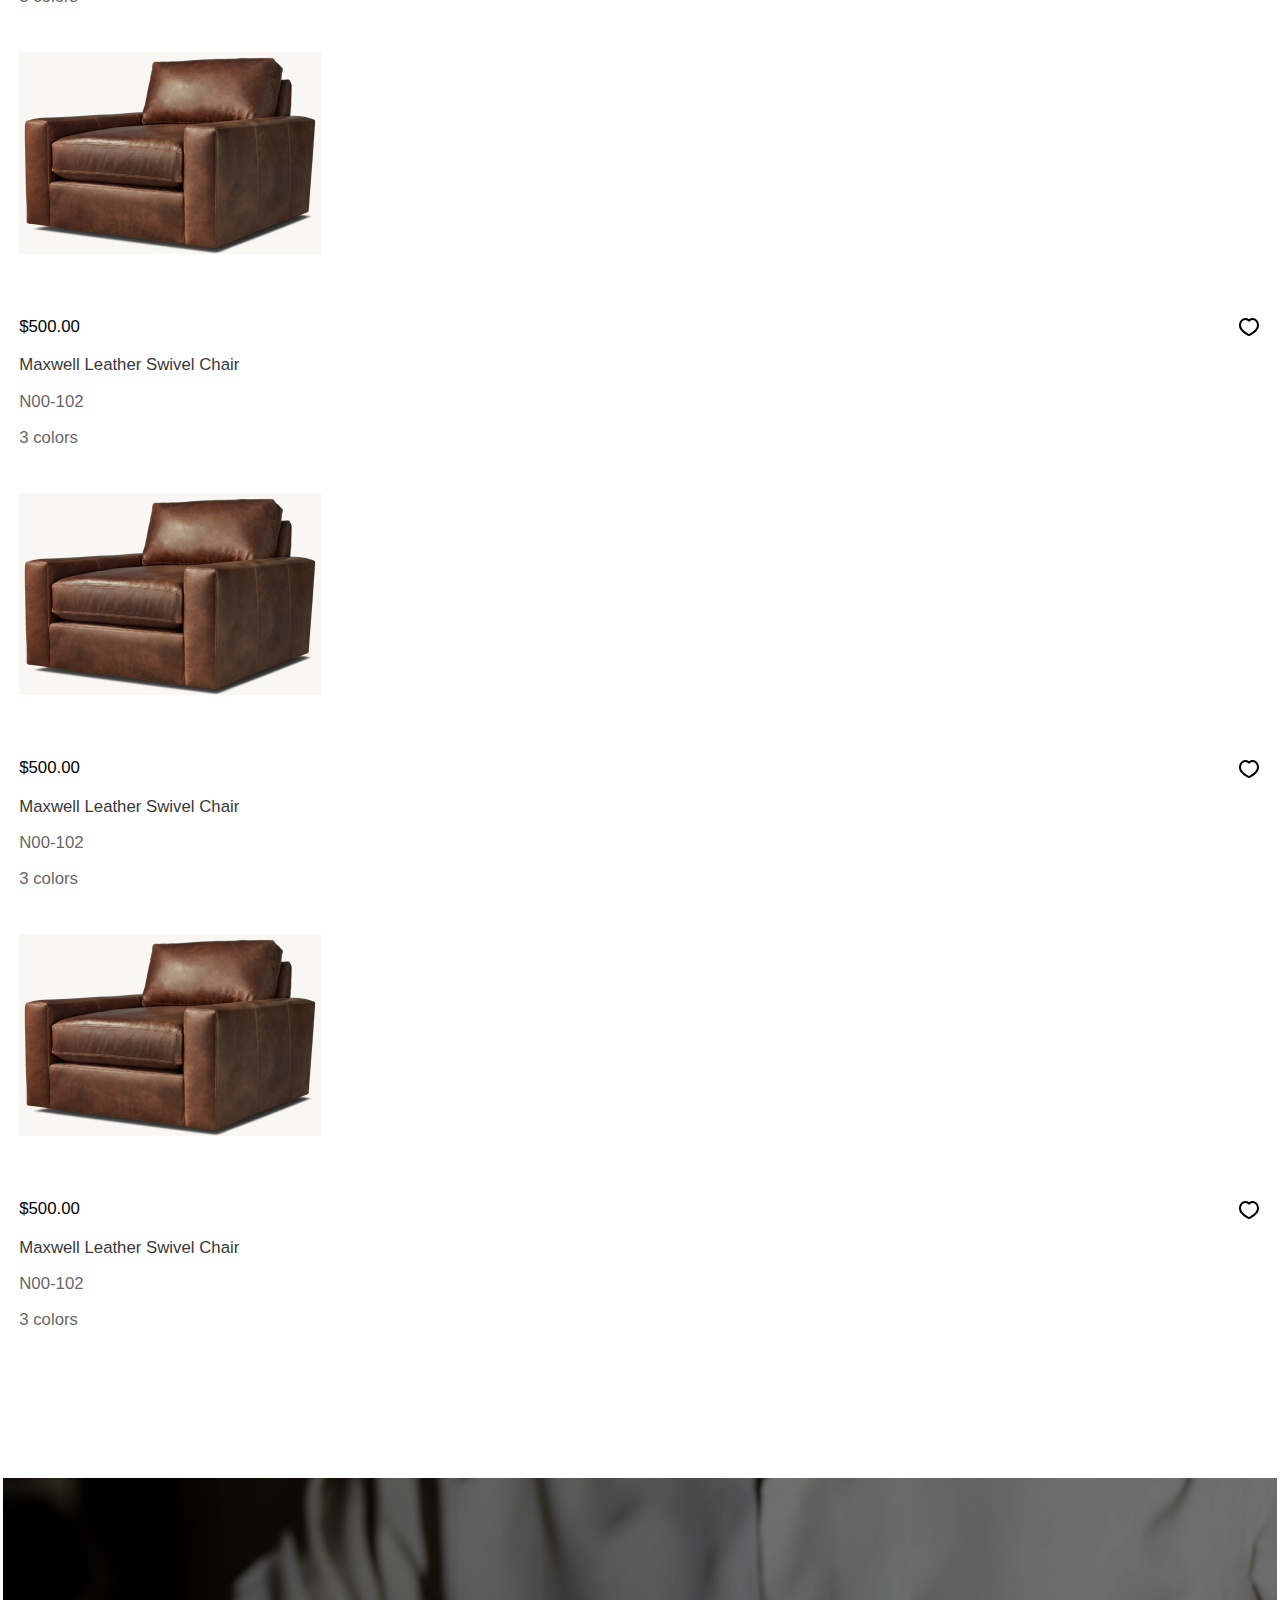
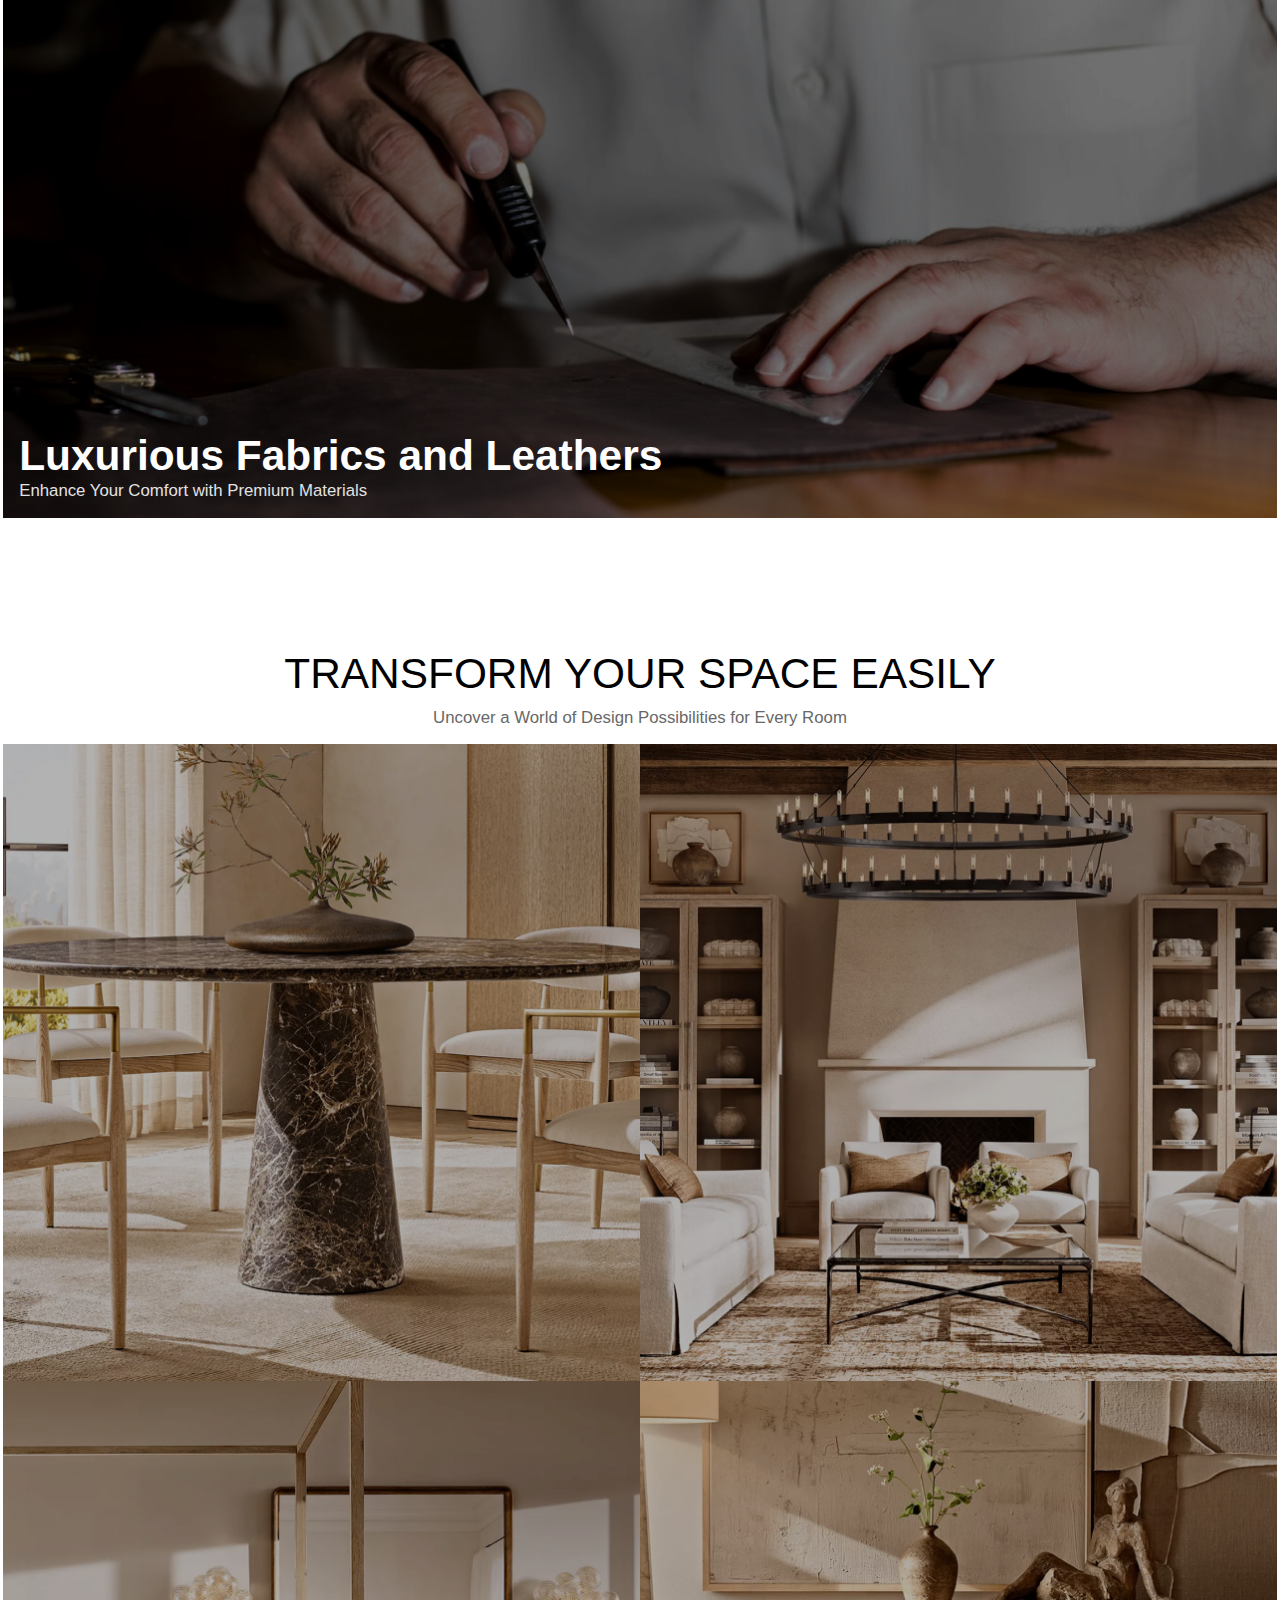
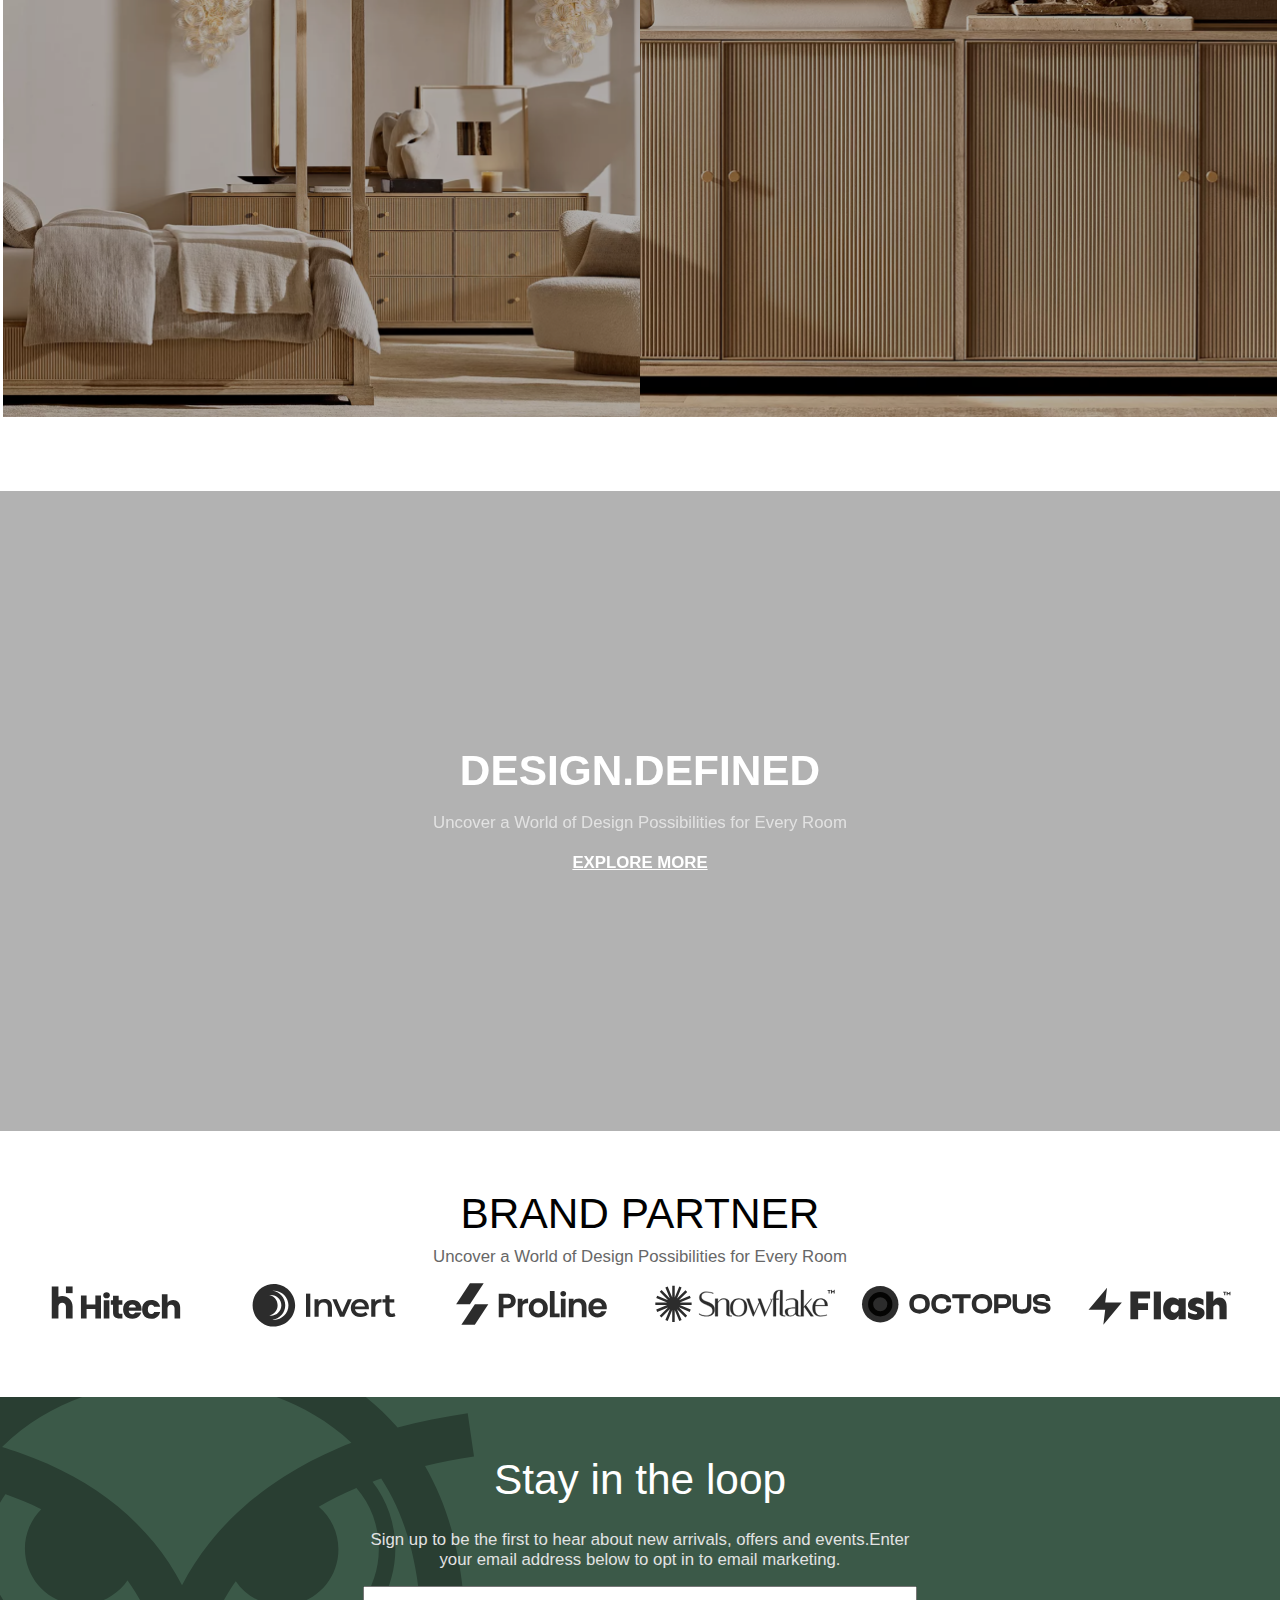
==== commit 5e62a025: "fix style and add image" ====
--- a/index.html
+++ b/index.html
@@ -232,7 +232,7 @@
       </div>
     </div>
     <div class="slick-slider custome-container-sm" id="slider1">
-      <div class="product-item">
+      <div class="slider-item">
         <div class="d-flex flex-column justify-content-around align-items-start gap-3">
           <div class="">
             <img src="./images/sofa-1.png" alt="">
@@ -246,7 +246,7 @@
           <p class="fw-medium text-20 gray-neutral">3 colors</p>
         </div>
       </div>
-      <div class="product-item">
+      <div class="slider-item">
         <div class="d-flex flex-column justify-content-around align-items-start gap-3">
           <div class="">
             <img src="./images/sofa-2.png" alt="">
@@ -260,7 +260,7 @@
           <p class="fw-medium text-20 gray-neutral">3 colors</p>
         </div>
       </div>
-      <div class="product-item">
+      <div class="slider-item">
         <div class="d-flex flex-column justify-content-around align-items-start gap-3">
           <div class="">
             <img src="./images/sofa-3.png" alt="">
@@ -274,7 +274,7 @@
           <p class="fw-medium text-20 gray-neutral">3 colors</p>
         </div>
       </div>
-      <div class="product-item">
+      <div class="slider-item">
         <div class="d-flex flex-column justify-content-around align-items-start gap-3">
           <div class="">
             <img src="./images/sofa-4.png" alt="">
@@ -288,7 +288,7 @@
           <p class="fw-medium text-20 gray-neutral">3 colors</p>
         </div>
       </div>
-      <div class="product-item">
+      <div class="slider-item">
         <div class="d-flex flex-column justify-content-around align-items-start gap-3">
           <div class="">
             <img src="./images/sofa-1.png" alt="">
@@ -302,7 +302,7 @@
           <p class="fw-medium text-20 gray-neutral">3 colors</p>
         </div>
       </div>
-      <div class="product-item">
+      <div class="slider-item">
         <div class="d-flex flex-column justify-content-around align-items-start gap-3">
           <div class="">
             <img src="./images/sofa-2.png" alt="">
@@ -325,7 +325,7 @@
   <div class="custome-container">
     <div class="custome-container-sm">
       <div class="position-relative carousel-height w-100">
-        <img src="./images/carousel.jpg" alt="">
+        <img src="./images/banner-1.png" alt="">
         <div class="overlay-30"></div>
         <div class="z-3 position-absolute bottom-0 p-20">
           <h2 class="text-60 fw-bold text-white">Explore Our Furniture Outlet</h2>
@@ -390,86 +390,72 @@
       </div>
     </div>
     <div class="slick-slider custome-container-sm" id="slider2">
-      <div class="product-item">
-        <div class="d-flex flex-column justify-content-around align-items-start gap-3">
-          <div class="img-scale">
-            <img src="./images/chair.png" alt="">
-          </div>
-          <div class="w-100 d-flex justify-content-between align-items-center">
-            <p class="text-20 fw-medium text-black">$500.00</p>
-            <div><img src="./images/heart.svg" alt=""></div>
-          </div>
-          <p class="text-20 gray-tertiary">Scott 2 Seater Sofa</p>
-          <p class="text-20 gray-neutral">N00-102</p>
-          <p class="fw-medium text-20 gray-neutral">3 colors</p>
-        </div>
-      </div>
-      <div class="product-item">
-        <div class="d-flex flex-column justify-content-around align-items-start gap-3">
-          <div class="img-scale">
-            <img src="./images/chair.png" alt="">
-          </div>
-          <div class="w-100 d-flex justify-content-between align-items-center">
-            <p class="text-20 fw-medium text-black">$500.00</p>
-            <div><img src="./images/heart.svg" alt=""></div>
-          </div>
-          <p class="text-20 gray-tertiary">Scott 2 Seater Sofa</p>
-          <p class="text-20 gray-neutral">N00-102</p>
-          <p class="fw-medium text-20 gray-neutral">3 colors</p>
-        </div>
-      </div>
-      <div class="product-item">
-        <div class="d-flex flex-column justify-content-around align-items-start gap-3">
-          <div class="img-scale">
-            <img src="./images/chair.png" alt="">
-          </div>
-          <div class="w-100 d-flex justify-content-between align-items-center">
-            <p class="text-20 fw-medium text-black">$500.00</p>
-            <div><img src="./images/heart.svg" alt=""></div>
-          </div>
-          <p class="text-20 gray-tertiary">Scott 2 Seater Sofa</p>
-          <p class="text-20 gray-neutral">N00-102</p>
-          <p class="fw-medium text-20 gray-neutral">3 colors</p>
-        </div>
-      </div>
-      <div class="product-item">
-        <div class="d-flex flex-column justify-content-around align-items-start gap-3">
-          <div class="img-scale">
-            <img src="./images/chair.png" alt="">
-          </div>
-          <div class="w-100 d-flex justify-content-between align-items-center">
-            <p class="text-20 fw-medium text-black">$500.00</p>
-            <div><img src="./images/heart.svg" alt=""></div>
-          </div>
-          <p class="text-20 gray-tertiary">Scott 2 Seater Sofa</p>
-          <p class="text-20 gray-neutral">N00-102</p>
-          <p class="fw-medium text-20 gray-neutral">3 colors</p>
-        </div>
-      </div>
-      <div class="product-item">
-        <div class="d-flex flex-column justify-content-around align-items-start gap-3">
-          <div class="img-scale">
-            <img src="./images/chair.png" alt="">
-          </div>
-          <div class="w-100 d-flex justify-content-between align-items-center">
-            <p class="text-20 fw-medium text-black">$500.00</p>
-            <div><img src="./images/heart.svg" alt=""></div>
-          </div>
-          <p class="text-20 gray-tertiary">Scott 2 Seater Sofa</p>
-          <p class="text-20 gray-neutral">N00-102</p>
-          <p class="fw-medium text-20 gray-neutral">3 colors</p>
-        </div>
-      </div>
-      <div class="product-item">
-        <div class="d-flex flex-column justify-content-around align-items-start gap-3">
-          <div class="img-scale">
-            <img src="./images/chair.png" alt="">
-          </div>
-          <div class="w-100 d-flex justify-content-between align-items-center">
-            <p class="text-20 fw-medium text-black">$500.00</p>
-            <div><img src="./images/heart.svg" alt=""></div>
-          </div>
-          <p class="text-20 gray-tertiary">Scott 2 Seater Sofa</p>
+      <div class="slider-item">
+        <div class="d-flex flex-column justify-content-around align-items-start gap-3">
+          <div class="">
+            <img src="./images/flo-4.png" alt="">
+          </div>
+          <div class="w-100 d-flex justify-content-between align-items-center">
+            <p class="text-20 fw-medium text-black">$500.00</p>
+            <div><img src="./images/heart.svg" alt=""></div>
+          </div>
+          <p class="text-20 gray-tertiary">19th C. Hand-Carved Antiqued</p>
+          <p class="text-20 gray-neutral">N00-102</p>
+          <p class="fw-medium text-20 gray-neutral">3 colors</p>
+        </div>
+      </div>
+      <div class="slider-item">
+        <div class="d-flex flex-column justify-content-around align-items-start gap-3">
+          <div class="">
+            <img src="./images/flo-5.png" alt="">
+          </div>
+          <div class="w-100 d-flex justify-content-between align-items-center">
+            <p class="text-20 fw-medium text-black">$500.00</p>
+            <div><img src="./images/heart.svg" alt=""></div>
+          </div>
+          <p class="text-20 gray-tertiary">19th C. Hand-Carved Antiqued</p>
+          <p class="text-20 gray-neutral">N00-102</p>
+          <p class="fw-medium text-20 gray-neutral">3 colors</p>
+        </div>
+      </div>
+      <div class="slider-item">
+        <div class="d-flex flex-column justify-content-around align-items-start gap-3">
+          <div class="">
+            <img src="./images/flo-6.png" alt="">
+          </div>
+          <div class="w-100 d-flex justify-content-between align-items-center">
+            <p class="text-20 fw-medium text-black">$500.00</p>
+            <div><img src="./images/heart.svg" alt=""></div>
+          </div>
+          <p class="text-20 gray-tertiary">19th C. Hand-Carved Antiqued</p>
+          <p class="text-20 gray-neutral">N00-102</p>
+          <p class="fw-medium text-20 gray-neutral">3 colors</p>
+        </div>
+      </div>
+      <div class="slider-item">
+        <div class="d-flex flex-column justify-content-around align-items-start gap-3">
+          <div class="">
+            <img src="./images/flo-7.png" alt="">
+          </div>
+          <div class="w-100 d-flex justify-content-between align-items-center">
+            <p class="text-20 fw-medium text-black">$500.00</p>
+            <div><img src="./images/heart.svg" alt=""></div>
+          </div>
+          <p class="text-20 gray-tertiary">19th C. Hand-Carved Antiqued</p>
+          <p class="text-20 gray-neutral">N00-102</p>
+          <p class="fw-medium text-20 gray-neutral">3 colors</p>
+        </div>
+      </div>
+      <div class="slider-item">
+        <div class="d-flex flex-column justify-content-around align-items-start gap-3">
+          <div class="">
+            <img src="./images/flo-4.png" alt="">
+          </div>
+          <div class="w-100 d-flex justify-content-between align-items-center">
+            <p class="text-20 fw-medium text-black">$500.00</p>
+            <div><img src="./images/heart.svg" alt=""></div>
+          </div>
+          <p class="text-20 gray-tertiary">19th C. Hand-Carved Antiqued</p>
           <p class="text-20 gray-neutral">N00-102</p>
           <p class="fw-medium text-20 gray-neutral">3 colors</p>
         </div>
@@ -480,7 +466,7 @@
   <div class="custome-container">
     <div class="custome-container-sm">
       <div class="position-relative carousel-height w-100">
-        <img src="./images/carousel.jpg" alt="">
+        <img src="./images/banner-2.png" alt="">
         <div class="overlay-30"></div>
         <div class="z-3 position-absolute bottom-0 p-20">
           <h2 class="text-60 fw-bold text-white">Stunning Wood Flooring</h2>
@@ -493,9 +479,9 @@
   <!-- Maxwell Leather Swivel Chair -->
   <div class="custome-container">
     <!-- Item preview -->
-    <div class="d-block d-md-flex gap-3 custome-container-sm">
-      <div class="product-inview ratio ratio-1x1">
-        <img src="./images/chair.png" alt="">
+    <div class="d-block d-md-flex gap-3 custome-container-sm image-picker">
+      <div class="product-inview ratio ratio-1x1 img-scale">
+        <img class="main-image" src="./images/sofa-6.png" alt="">
       </div>
 
       <div class="w-70 d-flex flex-column justify-content-between gap-3">
@@ -509,15 +495,18 @@
         </p>
         <a class="text-20 fw-bold green-dark" href="#">Read More</a>
 
-        <div class="d-flex gap-2 flex-wrap">
-          <div class="item-border thumbnail ratio ratio-1x1">
-            <img src="./images/chair.png" alt="">
-          </div>
-          <div class="item-border thumbnail ratio ratio-1x1">
-            <img src="./images/chair.png" alt="">
-          </div>
-          <div class="item-border thumbnail ratio ratio-1x1">
-            <img src="./images/chair.png" alt="">
+        <div class="d-flex gap-2 flex-wrap thumbnails">
+          <div class="item-border thumbnail ratio ratio-1x1">
+            <img src="images/sofa-5.png" alt="">
+          </div>
+          <div class="item-border thumbnail ratio ratio-1x1">
+            <img src="images/sofa-7.png" alt="">
+          </div>
+          <div class="item-border thumbnail ratio ratio-1x1">
+            <img src="images/sofa-8.png" alt="">
+          </div>
+          <div class="item-border thumbnail ratio ratio-1x1">
+            <img src="./images/sofa-6.png" alt="">
           </div>
         </div>
       </div>
@@ -542,86 +531,86 @@
       </div>
     </div>
     <div class="slick-slider custome-container-sm" id="slider3">
-      <div class="product-item">
-        <div class="d-flex flex-column justify-content-around align-items-start gap-3">
-          <div class="img-scale">
-            <img src="./images/chair.png" alt="">
-          </div>
-          <div class="w-100 d-flex justify-content-between align-items-center">
-            <p class="text-20 fw-medium text-black">$500.00</p>
-            <div><img src="./images/heart.svg" alt=""></div>
-          </div>
-          <p class="text-20 gray-tertiary">Scott 2 Seater Sofa</p>
-          <p class="text-20 gray-neutral">N00-102</p>
-          <p class="fw-medium text-20 gray-neutral">3 colors</p>
-        </div>
-      </div>
-      <div class="product-item">
-        <div class="d-flex flex-column justify-content-around align-items-start gap-3">
-          <div class="img-scale">
-            <img src="./images/chair.png" alt="">
-          </div>
-          <div class="w-100 d-flex justify-content-between align-items-center">
-            <p class="text-20 fw-medium text-black">$500.00</p>
-            <div><img src="./images/heart.svg" alt=""></div>
-          </div>
-          <p class="text-20 gray-tertiary">Scott 2 Seater Sofa</p>
-          <p class="text-20 gray-neutral">N00-102</p>
-          <p class="fw-medium text-20 gray-neutral">3 colors</p>
-        </div>
-      </div>
-      <div class="product-item">
-        <div class="d-flex flex-column justify-content-around align-items-start gap-3">
-          <div class="img-scale">
-            <img src="./images/chair.png" alt="">
-          </div>
-          <div class="w-100 d-flex justify-content-between align-items-center">
-            <p class="text-20 fw-medium text-black">$500.00</p>
-            <div><img src="./images/heart.svg" alt=""></div>
-          </div>
-          <p class="text-20 gray-tertiary">Scott 2 Seater Sofa</p>
-          <p class="text-20 gray-neutral">N00-102</p>
-          <p class="fw-medium text-20 gray-neutral">3 colors</p>
-        </div>
-      </div>
-      <div class="product-item">
-        <div class="d-flex flex-column justify-content-around align-items-start gap-3">
-          <div class="img-scale">
-            <img src="./images/chair.png" alt="">
-          </div>
-          <div class="w-100 d-flex justify-content-between align-items-center">
-            <p class="text-20 fw-medium text-black">$500.00</p>
-            <div><img src="./images/heart.svg" alt=""></div>
-          </div>
-          <p class="text-20 gray-tertiary">Scott 2 Seater Sofa</p>
-          <p class="text-20 gray-neutral">N00-102</p>
-          <p class="fw-medium text-20 gray-neutral">3 colors</p>
-        </div>
-      </div>
-      <div class="product-item">
-        <div class="d-flex flex-column justify-content-around align-items-start gap-3">
-          <div class="img-scale">
-            <img src="./images/chair.png" alt="">
-          </div>
-          <div class="w-100 d-flex justify-content-between align-items-center">
-            <p class="text-20 fw-medium text-black">$500.00</p>
-            <div><img src="./images/heart.svg" alt=""></div>
-          </div>
-          <p class="text-20 gray-tertiary">Scott 2 Seater Sofa</p>
-          <p class="text-20 gray-neutral">N00-102</p>
-          <p class="fw-medium text-20 gray-neutral">3 colors</p>
-        </div>
-      </div>
-      <div class="product-item">
-        <div class="d-flex flex-column justify-content-around align-items-start gap-3">
-          <div class="img-scale">
-            <img src="./images/chair.png" alt="">
-          </div>
-          <div class="w-100 d-flex justify-content-between align-items-center">
-            <p class="text-20 fw-medium text-black">$500.00</p>
-            <div><img src="./images/heart.svg" alt=""></div>
-          </div>
-          <p class="text-20 gray-tertiary">Scott 2 Seater Sofa</p>
+      <div class="slider-item">
+        <div class="d-flex flex-column justify-content-around align-items-start gap-3">
+          <div class="">
+            <img src="./images/sofa-9.png" alt="">
+          </div>
+          <div class="w-100 d-flex justify-content-between align-items-center">
+            <p class="text-20 fw-medium text-black">$500.00</p>
+            <div><img src="./images/heart.svg" alt=""></div>
+          </div>
+          <p class="text-20 gray-tertiary">Maxwell Leather Swivel Chair</p>
+          <p class="text-20 gray-neutral">N00-102</p>
+          <p class="fw-medium text-20 gray-neutral">3 colors</p>
+        </div>
+      </div>
+      <div class="slider-item">
+        <div class="d-flex flex-column justify-content-around align-items-start gap-3">
+          <div class="">
+            <img src="./images/sofa-9.png" alt="">
+          </div>
+          <div class="w-100 d-flex justify-content-between align-items-center">
+            <p class="text-20 fw-medium text-black">$500.00</p>
+            <div><img src="./images/heart.svg" alt=""></div>
+          </div>
+          <p class="text-20 gray-tertiary">Maxwell Leather Swivel Chair</p>
+          <p class="text-20 gray-neutral">N00-102</p>
+          <p class="fw-medium text-20 gray-neutral">3 colors</p>
+        </div>
+      </div>
+      <div class="slider-item">
+        <div class="d-flex flex-column justify-content-around align-items-start gap-3">
+          <div class="">
+            <img src="./images/sofa-9.png" alt="">
+          </div>
+          <div class="w-100 d-flex justify-content-between align-items-center">
+            <p class="text-20 fw-medium text-black">$500.00</p>
+            <div><img src="./images/heart.svg" alt=""></div>
+          </div>
+          <p class="text-20 gray-tertiary">Maxwell Leather Swivel Chair</p>
+          <p class="text-20 gray-neutral">N00-102</p>
+          <p class="fw-medium text-20 gray-neutral">3 colors</p>
+        </div>
+      </div>
+      <div class="slider-item">
+        <div class="d-flex flex-column justify-content-around align-items-start gap-3">
+          <div class="">
+            <img src="./images/sofa-9.png" alt="">
+          </div>
+          <div class="w-100 d-flex justify-content-between align-items-center">
+            <p class="text-20 fw-medium text-black">$500.00</p>
+            <div><img src="./images/heart.svg" alt=""></div>
+          </div>
+          <p class="text-20 gray-tertiary">Maxwell Leather Swivel Chair</p>
+          <p class="text-20 gray-neutral">N00-102</p>
+          <p class="fw-medium text-20 gray-neutral">3 colors</p>
+        </div>
+      </div>
+      <div class="slider-item">
+        <div class="d-flex flex-column justify-content-around align-items-start gap-3">
+          <div class="">
+            <img src="./images/sofa-9.png" alt="">
+          </div>
+          <div class="w-100 d-flex justify-content-between align-items-center">
+            <p class="text-20 fw-medium text-black">$500.00</p>
+            <div><img src="./images/heart.svg" alt=""></div>
+          </div>
+          <p class="text-20 gray-tertiary">Maxwell Leather Swivel Chair</p>
+          <p class="text-20 gray-neutral">N00-102</p>
+          <p class="fw-medium text-20 gray-neutral">3 colors</p>
+        </div>
+      </div>
+      <div class="slider-item">
+        <div class="d-flex flex-column justify-content-around align-items-start gap-3">
+          <div class="">
+            <img src="./images/sofa-9.png" alt="">
+          </div>
+          <div class="w-100 d-flex justify-content-between align-items-center">
+            <p class="text-20 fw-medium text-black">$500.00</p>
+            <div><img src="./images/heart.svg" alt=""></div>
+          </div>
+          <p class="text-20 gray-tertiary">Maxwell Leather Swivel Chair</p>
           <p class="text-20 gray-neutral">N00-102</p>
           <p class="fw-medium text-20 gray-neutral">3 colors</p>
         </div>
@@ -632,10 +621,10 @@
   <div class="custome-container">
     <div class="custome-container-sm">
       <div class="position-relative carousel-height w-100">
-        <img src="./images/carousel.jpg" alt="">
+        <img src="./images/banner-3.png" alt="">
         <div class="overlay-30"></div>
         <div class="z-3 position-absolute bottom-0 p-20">
-          <h2 class="text-60 fw-bold text-white">Stunning Wood Flooring</h2>
+          <h2 class="text-60 fw-bold text-white">Luxurious Fabrics and Leathers</h2>
           <p class="text-20 white-regular">Enhance Your Comfort with Premium Materials</p>
         </div>
       </div>
@@ -657,28 +646,28 @@
     </div>
     <div class="d-flex justify-content-center align-items-center flex-wrap custome-container-sm">
       <div class="card-container ratio ratio-1x1">
-        <img src="./images/chair.png" alt="">
+        <img src="./images/trans-1.png" alt="">
         <div class="overlay">
           <h2 class="text-60 fw-bold text-white">Luxurious Fabrics and Leathers</h2>
           <p class="text-20 white-regular">Enhance Your Comfort with Premium Materials</p>
         </div>
       </div>
       <div class="card-container ratio ratio-1x1">
-        <img src="./images/chair.png" alt="">
+        <img src="./images/trans-2.png" alt="">
         <div class="overlay">
           <h2 class="text-60 fw-bold text-white">Luxurious Fabrics and Leathers</h2>
           <p class="text-20 white-regular">Enhance Your Comfort with Premium Materials</p>
         </div>
       </div>
       <div class="card-container ratio ratio-1x1">
-        <img src="./images/chair.png" alt="">
+        <img src="./images/trans-3.png" alt="">
         <div class="overlay">
           <h2 class="text-60 fw-bold text-white">Luxurious Fabrics and Leathers</h2>
           <p class="text-20 white-regular">Enhance Your Comfort with Premium Materials</p>
         </div>
       </div>
       <div class="card-container ratio ratio-1x1">
-        <img src="./images/chair.png" alt="">
+        <img src="./images/trans-4.png" alt="">
         <div class="overlay">
           <h2 class="text-60 fw-bold text-white">Luxurious Fabrics and Leathers</h2>
           <p class="text-20 white-regular">Enhance Your Comfort with Premium Materials</p>
@@ -689,19 +678,24 @@
   <!-- End TRANSFORM YOUR SPACE EASILY -->
 
   <!-- start DESIGN.DEFINED -->
-  <div class="custome-container">
-    <div class="position-relative carousel-height w-100">
-      <!-- VIDEO player -->
-      <img class="object-fit-cover" src="./images/carousel.jpg" alt="">
-      <div class="overlay-30"></div>
-      <div
-        class="z-3 position-absolute bottom-0 w-100 h-100 p-20 d-flex flex-column justify-content-center align-items-center gap-3">
-        <h2 class="text-60 fw-bold text-white">DESIGN.DEFINED</h2>
-        <p class="text-20 white-regular">Uncover a World of Design Possibilities for Every Room</p>
-        <button class="arr-button bg-transparent">
-          <a class="text-20 fw-bold" href="#">EXPLORE MORE</a>
-        </button>
-      </div>
+  <div class="position-relative carousel-height w-100">
+    <!-- VIDEO player -->
+    <!-- <img class="object-fit-cover" src="./images/carousel.jpg" alt=""> -->
+    <video class="w-100 carousel-height object-fit-cover" autoplay loop>
+      <source
+        src="https://s3-figma-videos-production-sig.figma.com/video/1409785727525601674/TEAM/dda2/67f4/-830e-4e52-b3f3-53c0017c70ba?Expires=1729468800&Key-Pair-Id=APKAQ4GOSFWCVNEHN3O4&Signature=T3qi97mGb0q4-4hSSW~4VKEto9sWeANukykv-u8bq9oyPz~igLpVaSICtQ9~LwTbmmH54oBdMqWjq4bSfQw8cD-U1aBzaSCGTFH0Sq7vxQegF~4FTxYbII6EtTd8esYXJo5K9vFpzQotDiQ6I~kC0doste4AElAfQROiB~Xc2HC7u1iY0lt-l3zwz1z71TPncyNCyTFcdps6bXDQqpXzg-Nvo~JagJcxEuwd12Hg2kCayyVyJoL1GxQkoAe8cVHk4cbT1Ztumn0GQQlucumgsjDlZtGfuGn6fqHs4wUiDXv4zQ9YMfdldNVL7BBVHSDyKh0zO28gisgkugMbfnnRgg__"
+        type="video/mp4">
+      <source src="movie.ogg" type="video/ogg">
+    </video>
+
+    <div class="overlay-30"></div>
+    <div
+      class="z-3 position-absolute bottom-0 w-100 h-100 p-20 d-flex flex-column justify-content-center align-items-center gap-3">
+      <h2 class="text-60 fw-bold text-white">DESIGN.DEFINED</h2>
+      <p class="text-20 white-regular">Uncover a World of Design Possibilities for Every Room</p>
+      <button class="arr-button bg-transparent">
+        <a class="text-20 fw-bold" href="#">EXPLORE MORE</a>
+      </button>
     </div>
   </div>
   <!-- end DESIGN.DEFINED -->
@@ -719,19 +713,22 @@
     </div>
     <div class="d-flex flex-wrap align-items-center justify-content-evenly">
       <div class="">
-        <img src="./images/brand.png" alt="">
+        <img src="./images/brand-4.svg" alt="">
       </div>
       <div class="">
-        <img src="./images/brand.png" alt="">
+        <img src="./images/brand-1.svg" alt="">
       </div>
       <div class="">
-        <img src="./images/brand.png" alt="">
+        <img src="./images/brand-6.svg" alt="">
       </div>
       <div class="">
-        <img src="./images/brand.png" alt="">
+        <img src="./images/brand-3.svg" alt="">
       </div>
       <div class="">
-        <img src="./images/brand.png" alt="">
+        <img src="./images/brand-2.svg" alt="">
+      </div>
+      <div class="">
+        <img src="./images/brand-5.svg" alt="">
       </div>
     </div>
   </div>
--- a/scss/styles.css
+++ b/scss/styles.css
@@ -303,7 +303,6 @@
   width: 50%;
   position: relative;
   overflow: hidden;
-  border-radius: 10px;
   transition: transform 0.3s ease-in-out;
 }
 .card-container:nth-child(even) .overlay {
@@ -489,14 +488,11 @@
   width: 100%;
   margin: 0 auto;
 }
-.slick-slider .product-item,
-.slick-slider .furniture-item,
-.furniture-slider .product-item,
-.furniture-slider .furniture-item {
+.slick-slider .slider-item,
+.furniture-slider .slider-item {
   text-align: center;
   padding: 0 calc(8px + 0.625vw);
   background-color: white;
-  box-shadow: 0 2px 8px rgba(0, 0, 0, 0.1);
 }
 
 .slick-dots {
@@ -530,6 +526,11 @@
   color: white;
 }
 
+.filter-collapse {
+  width: 302px;
+  position: sticky;
+  top: 10rem;
+}
 .filter-collapse .filter-title {
   position: relative;
 }
@@ -641,6 +642,7 @@
   display: flex;
   flex-direction: column;
   row-gap: calc(8px + 0.625vw);
+  background-color: rgba(59, 89, 72, 0.1019607843);
 }
 
 .tooltip-container {
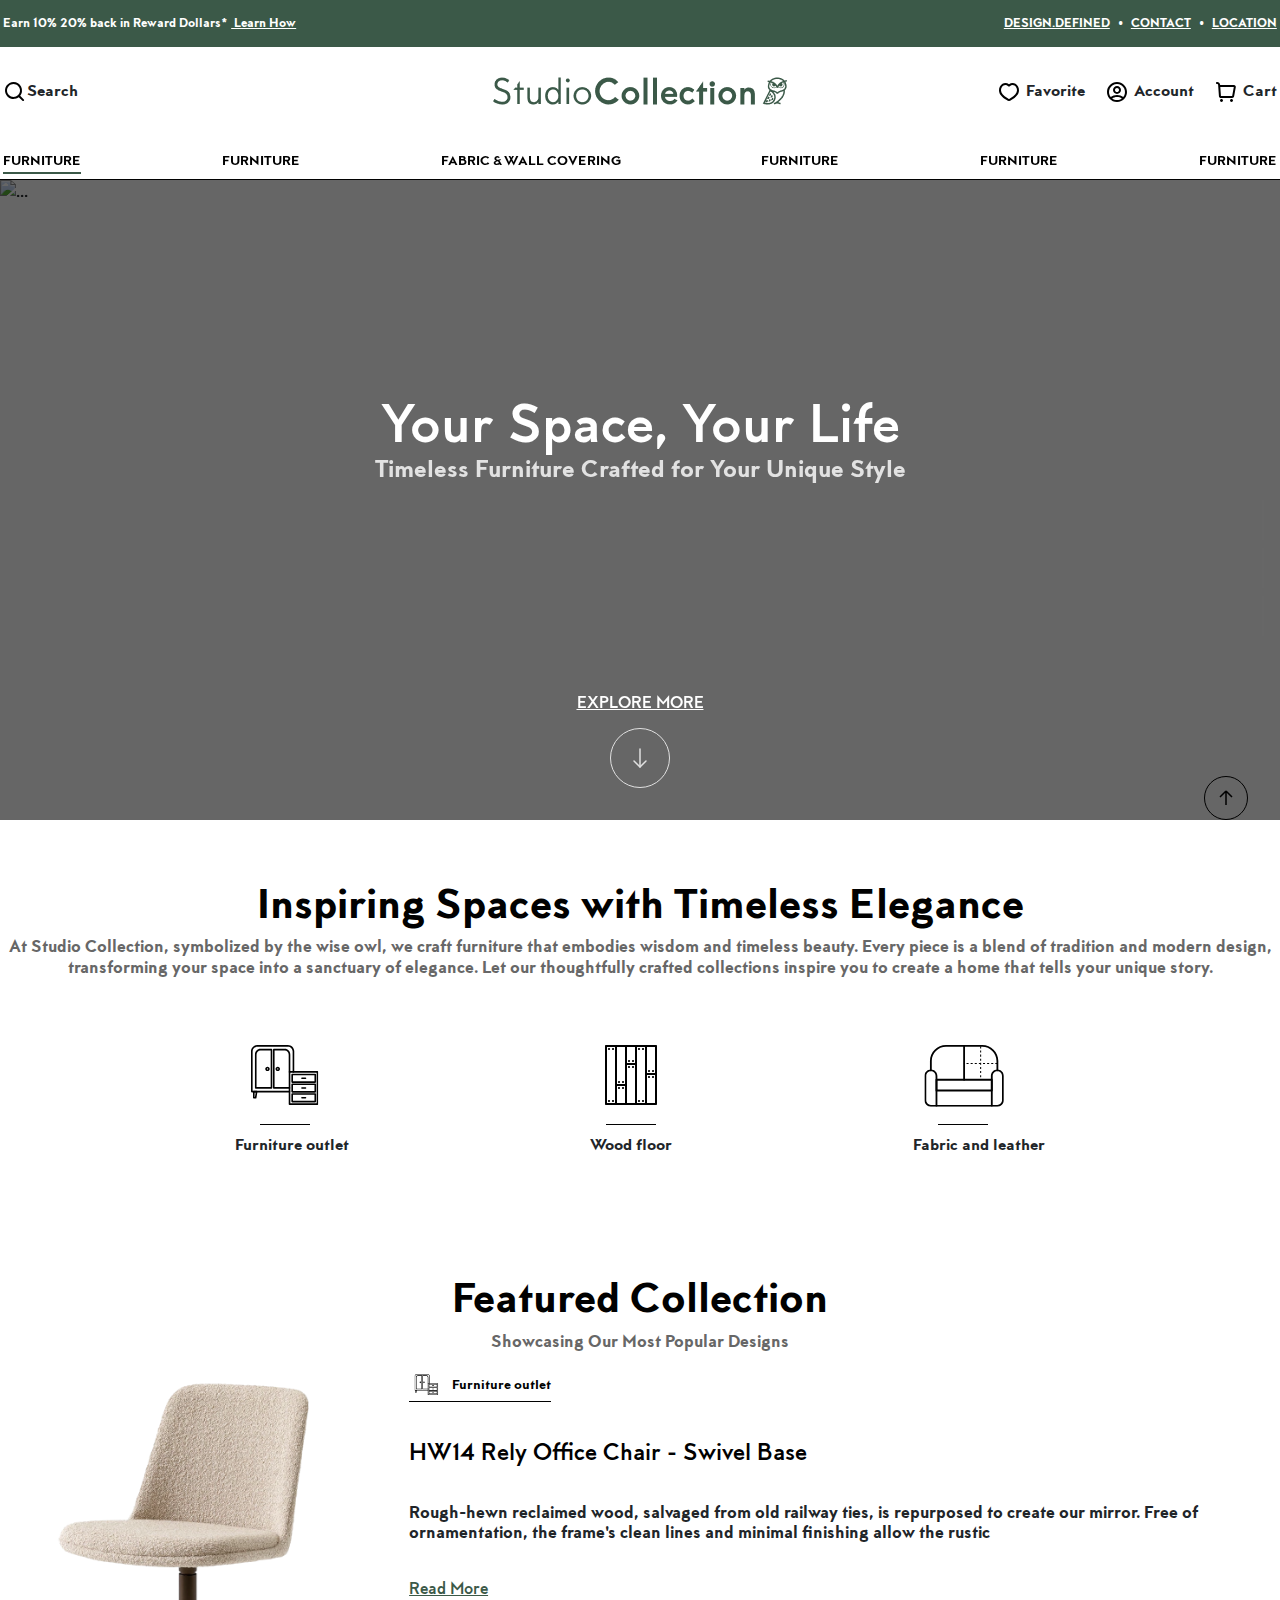
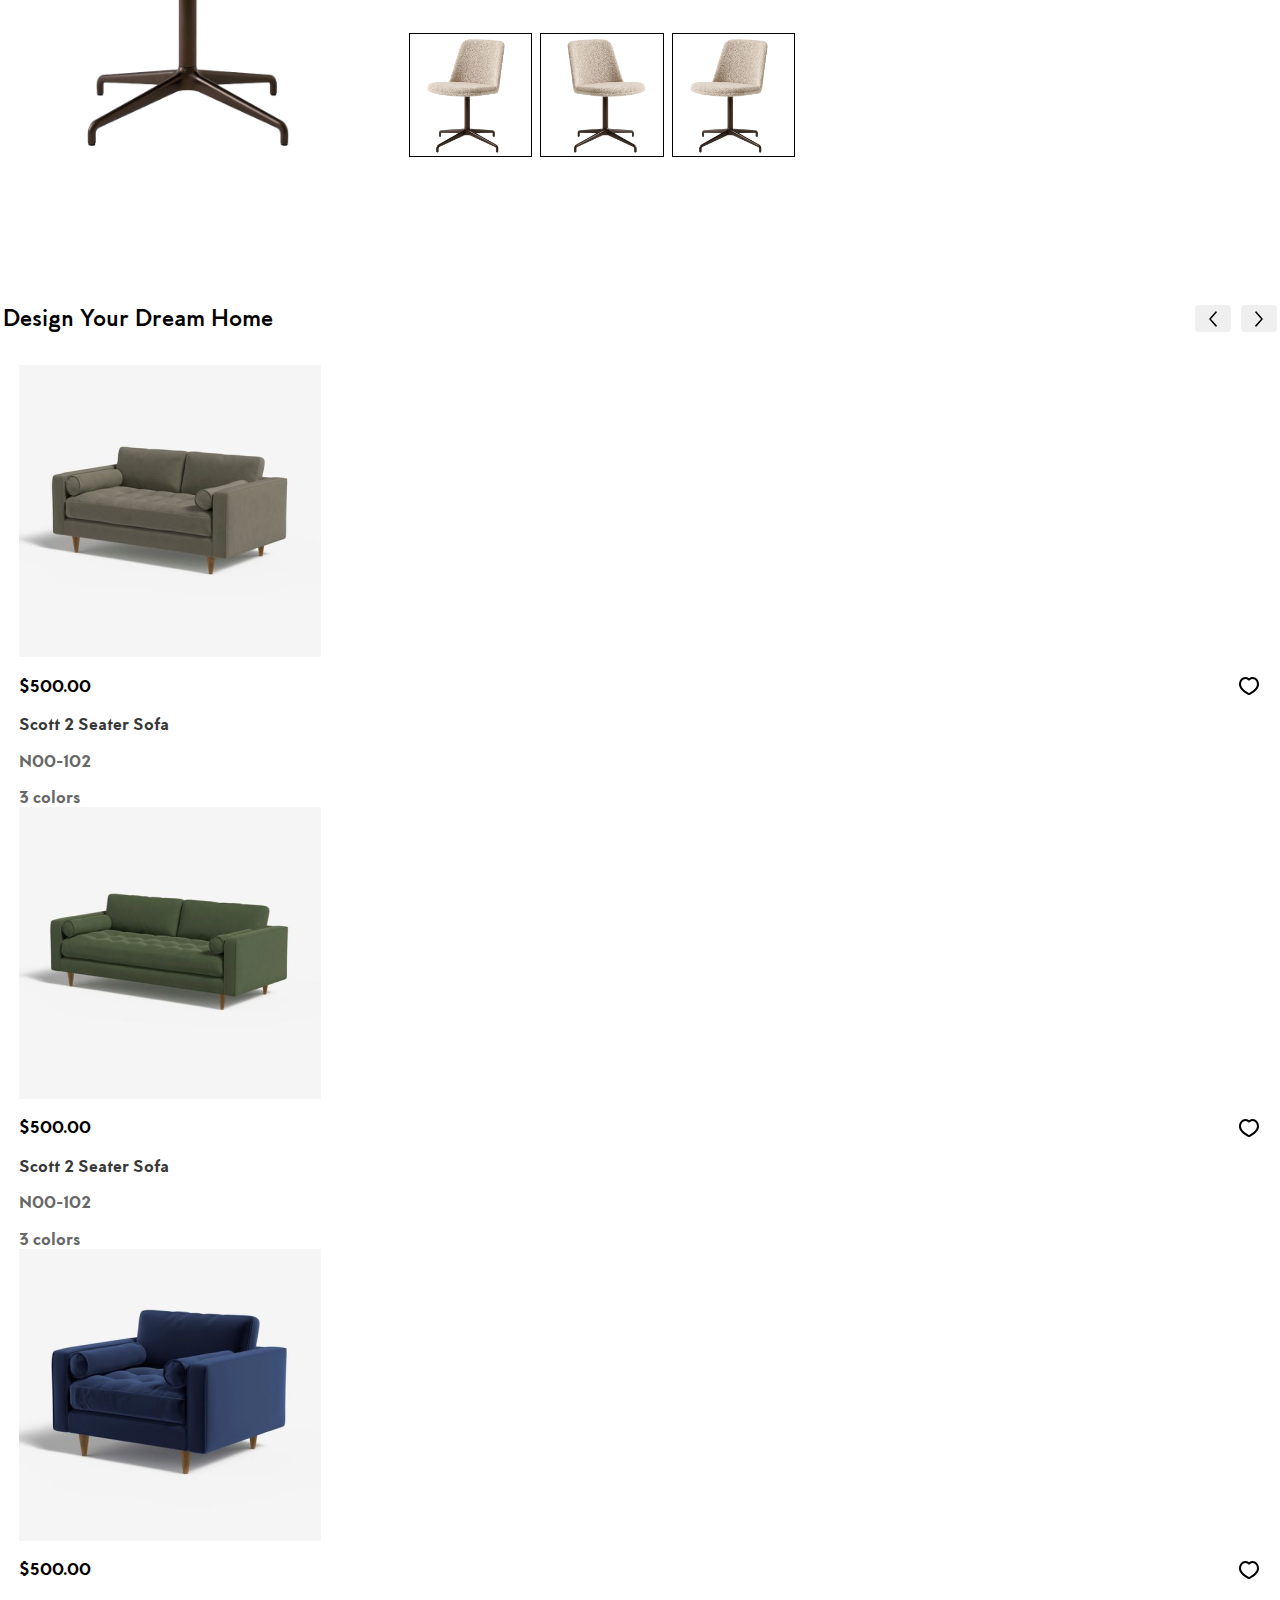
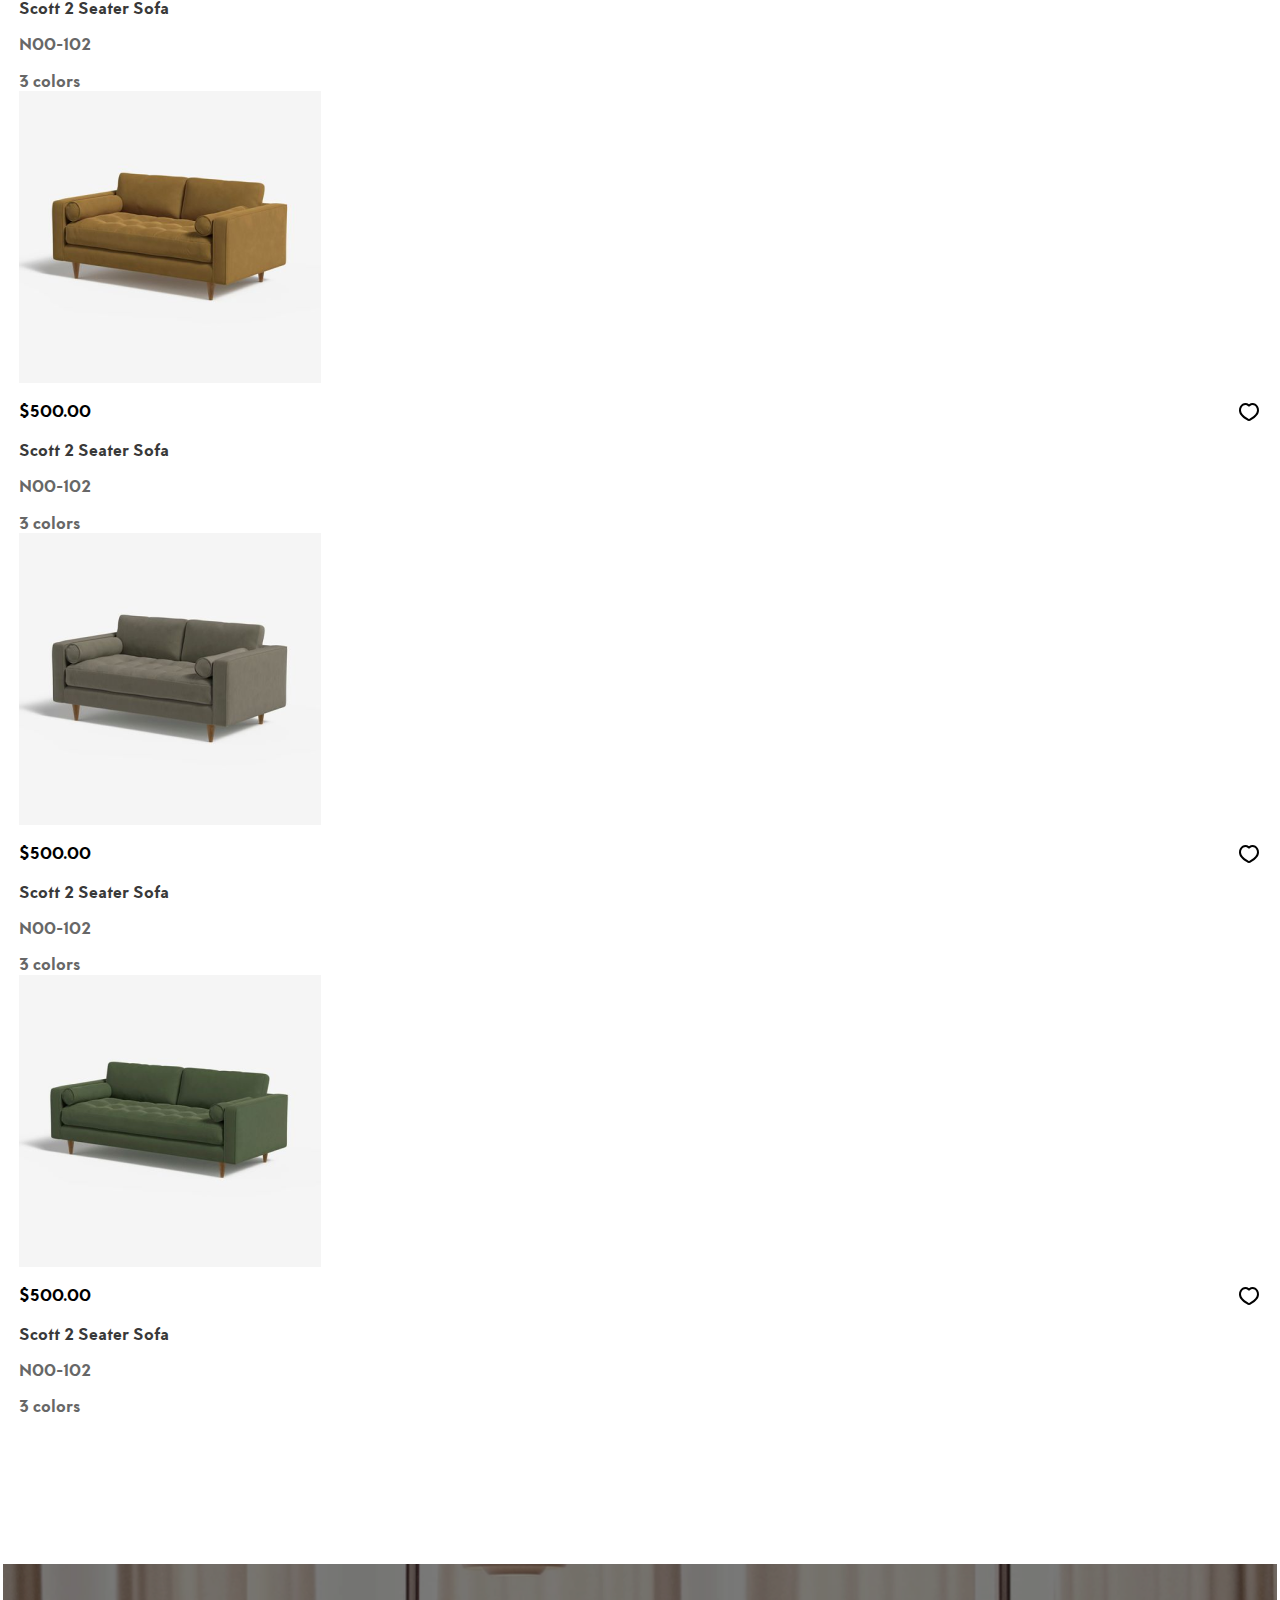
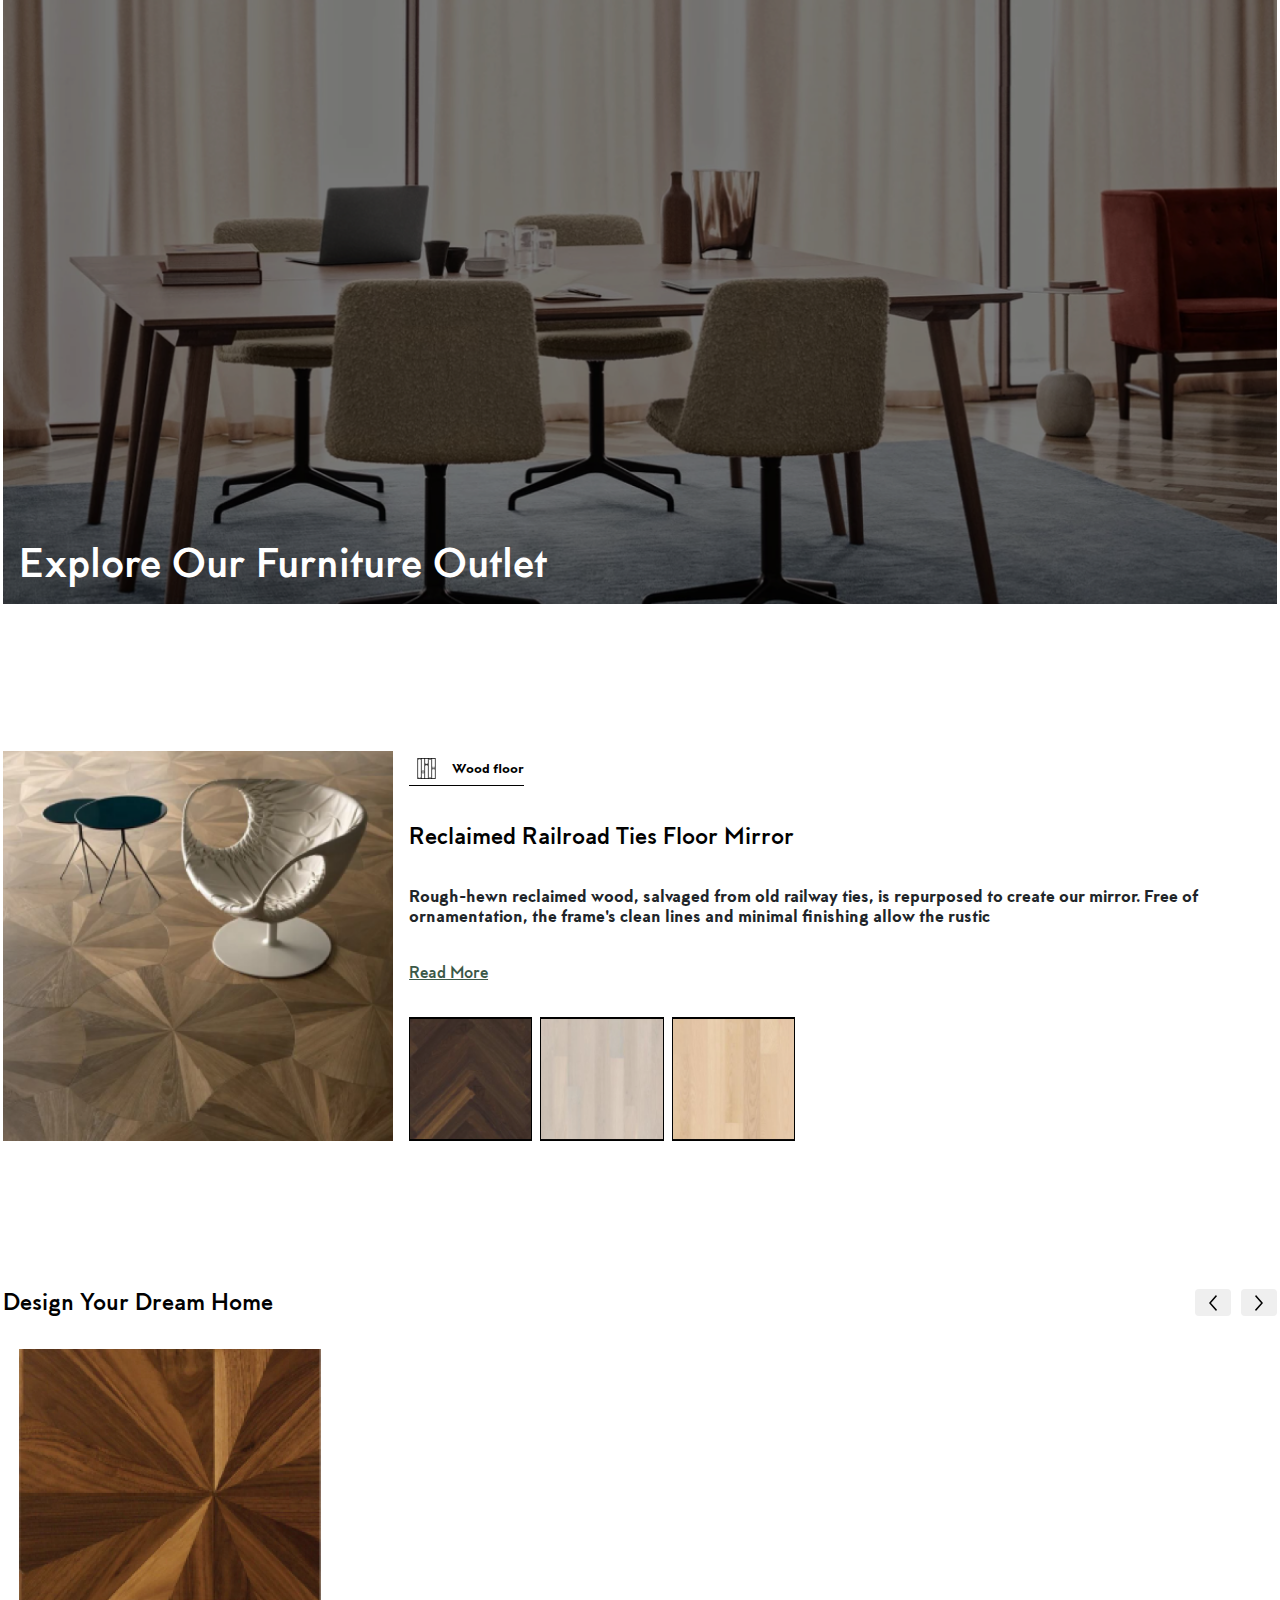
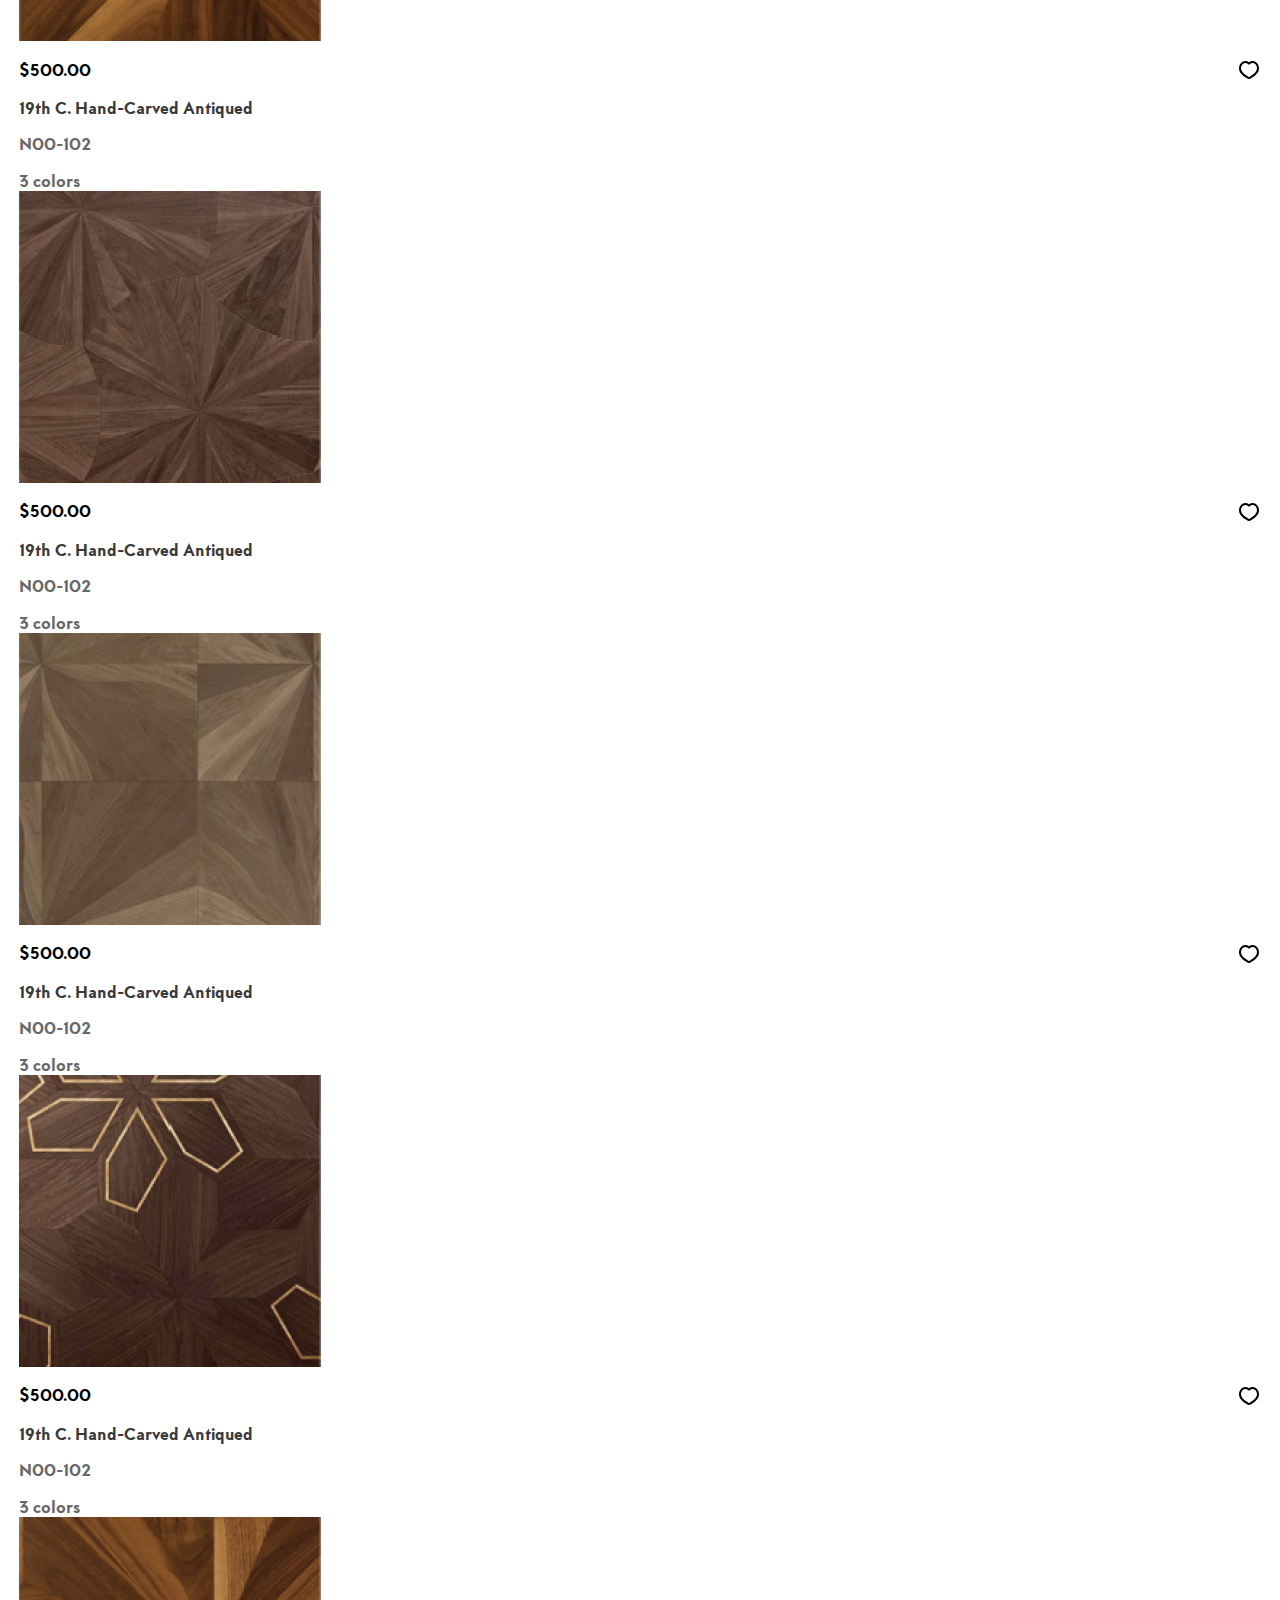
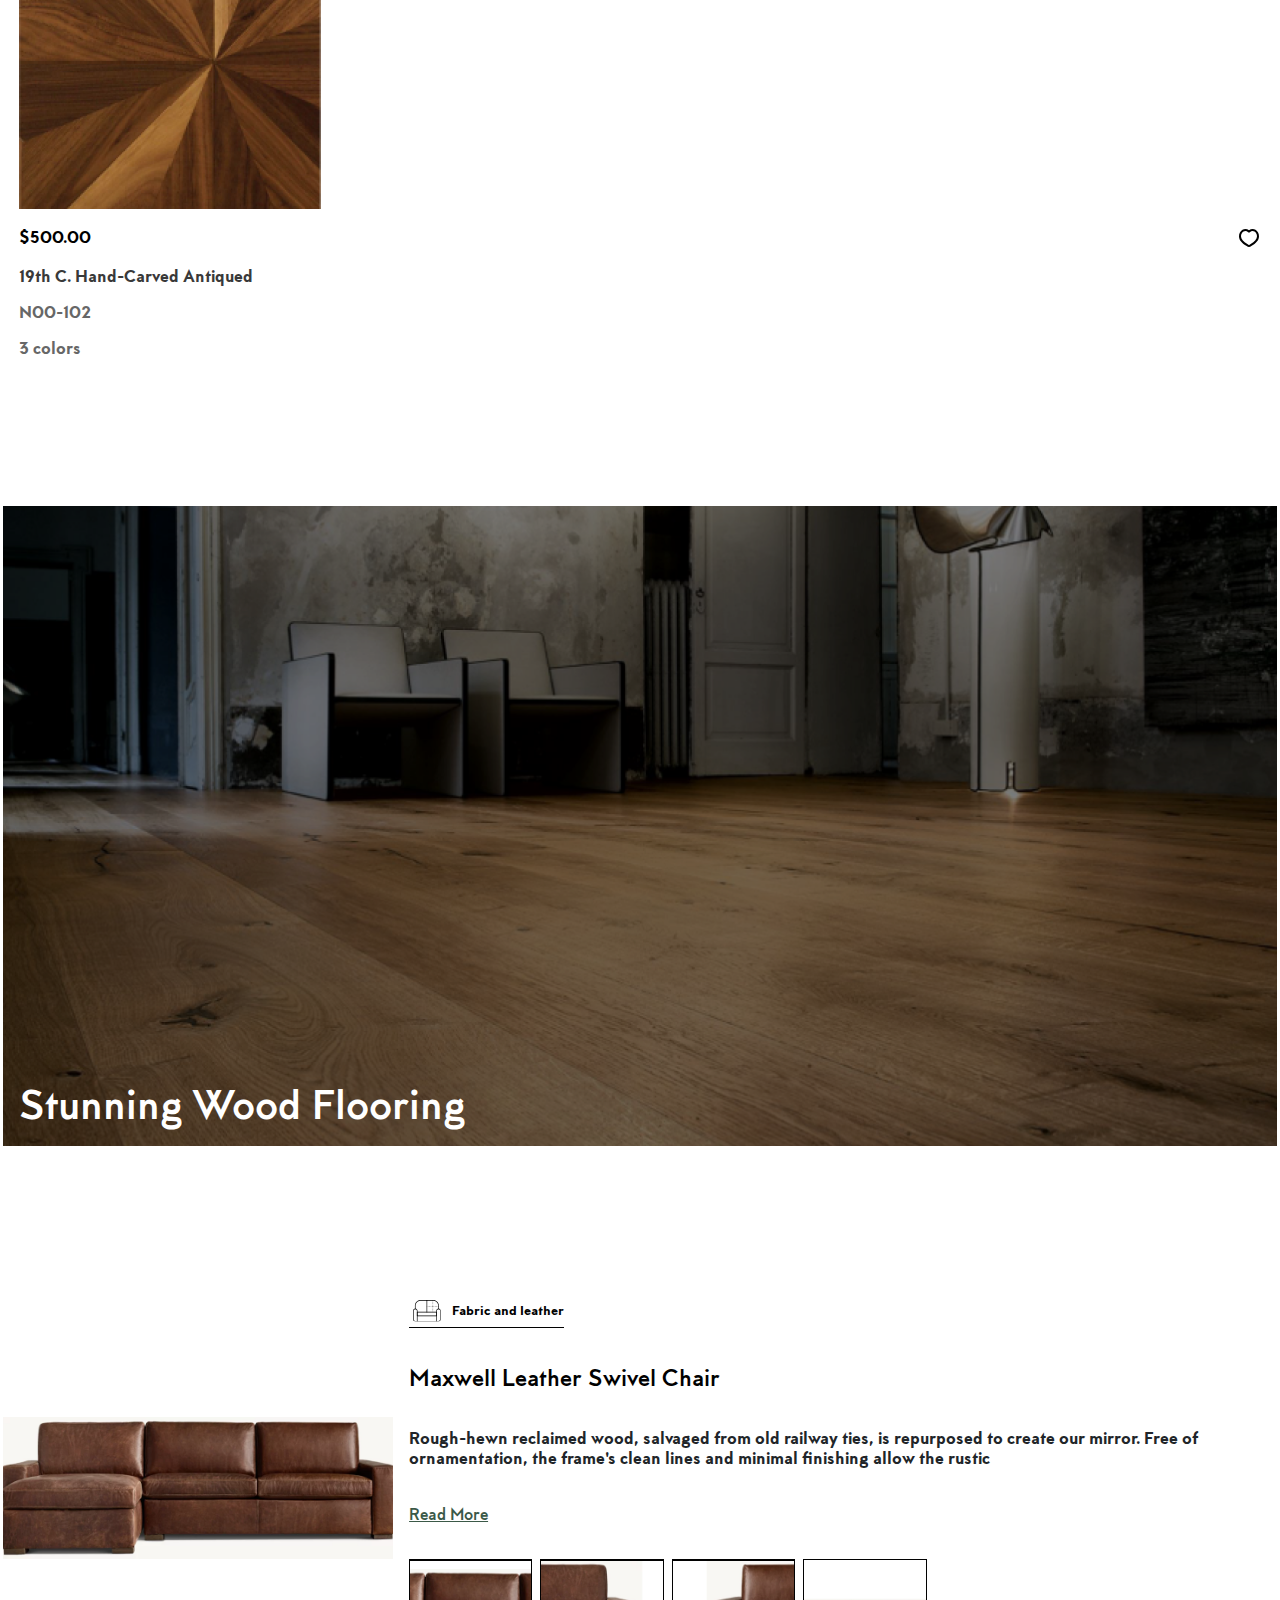
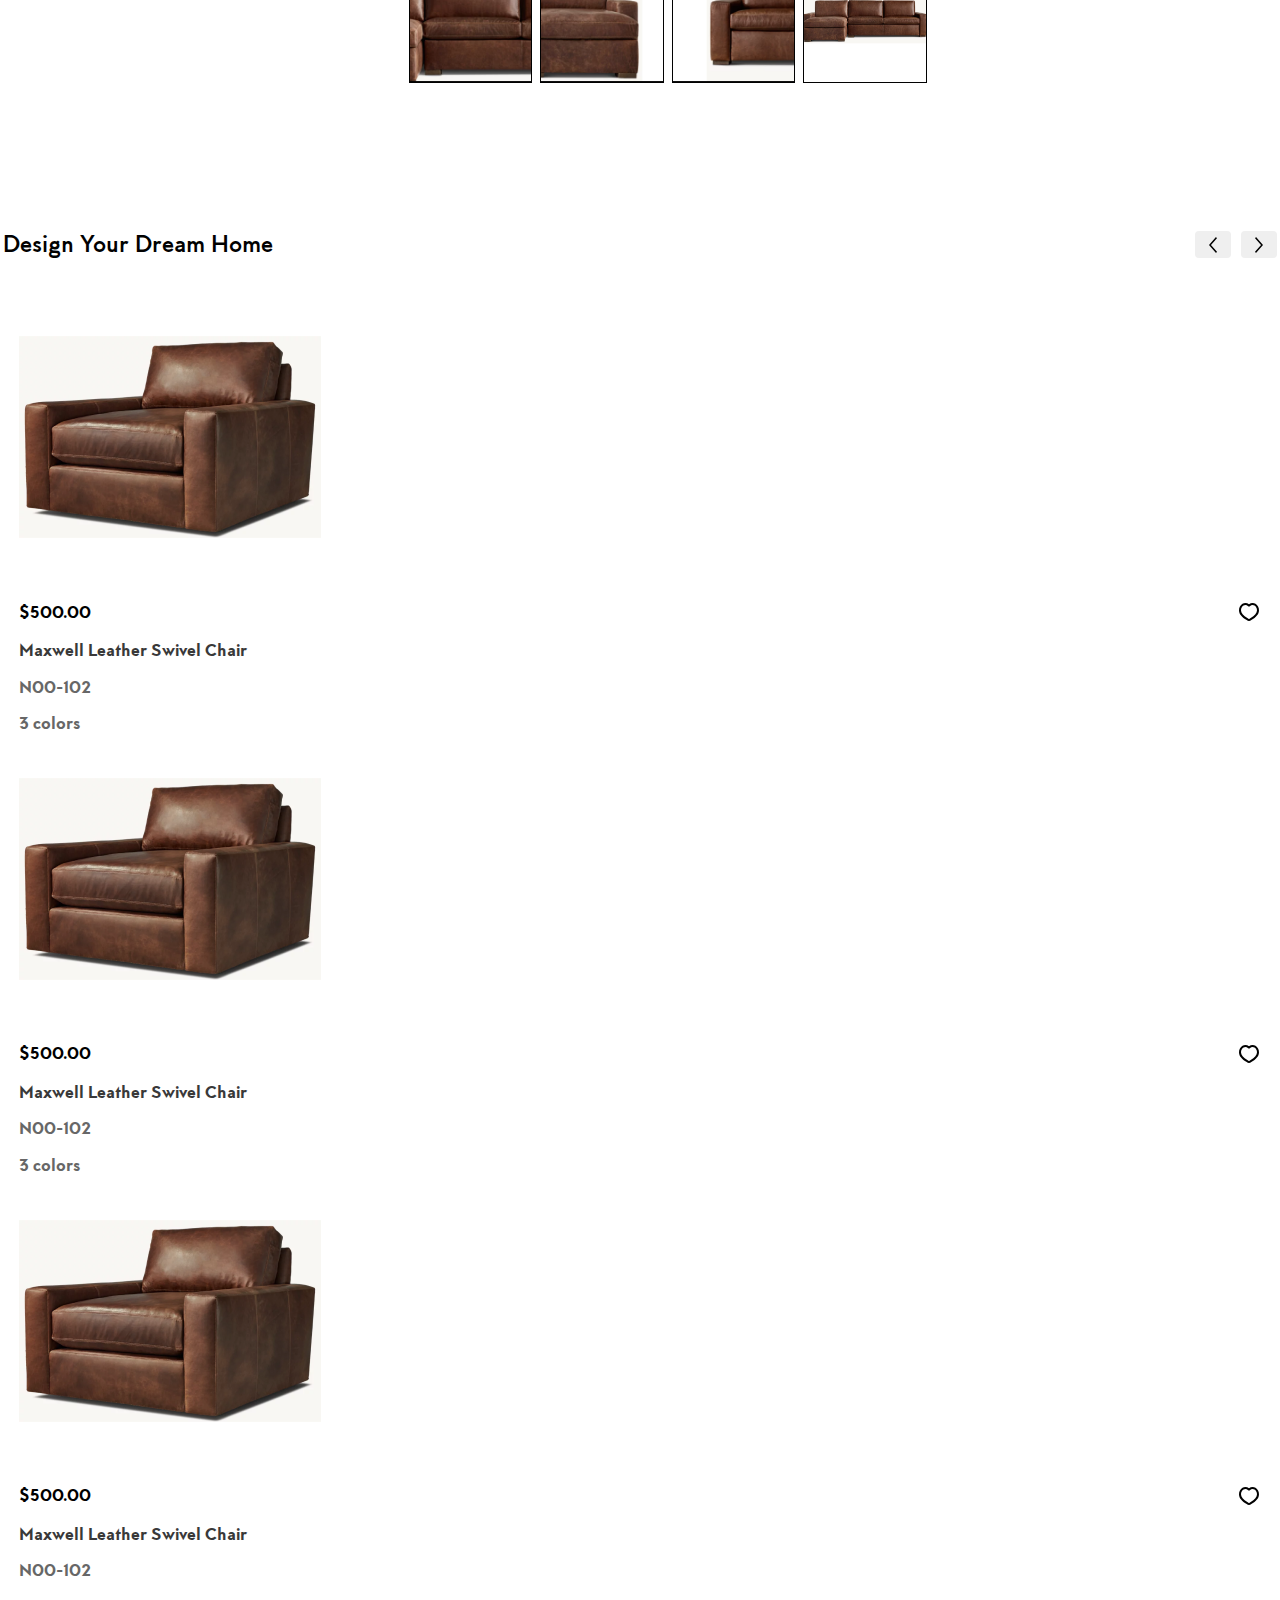
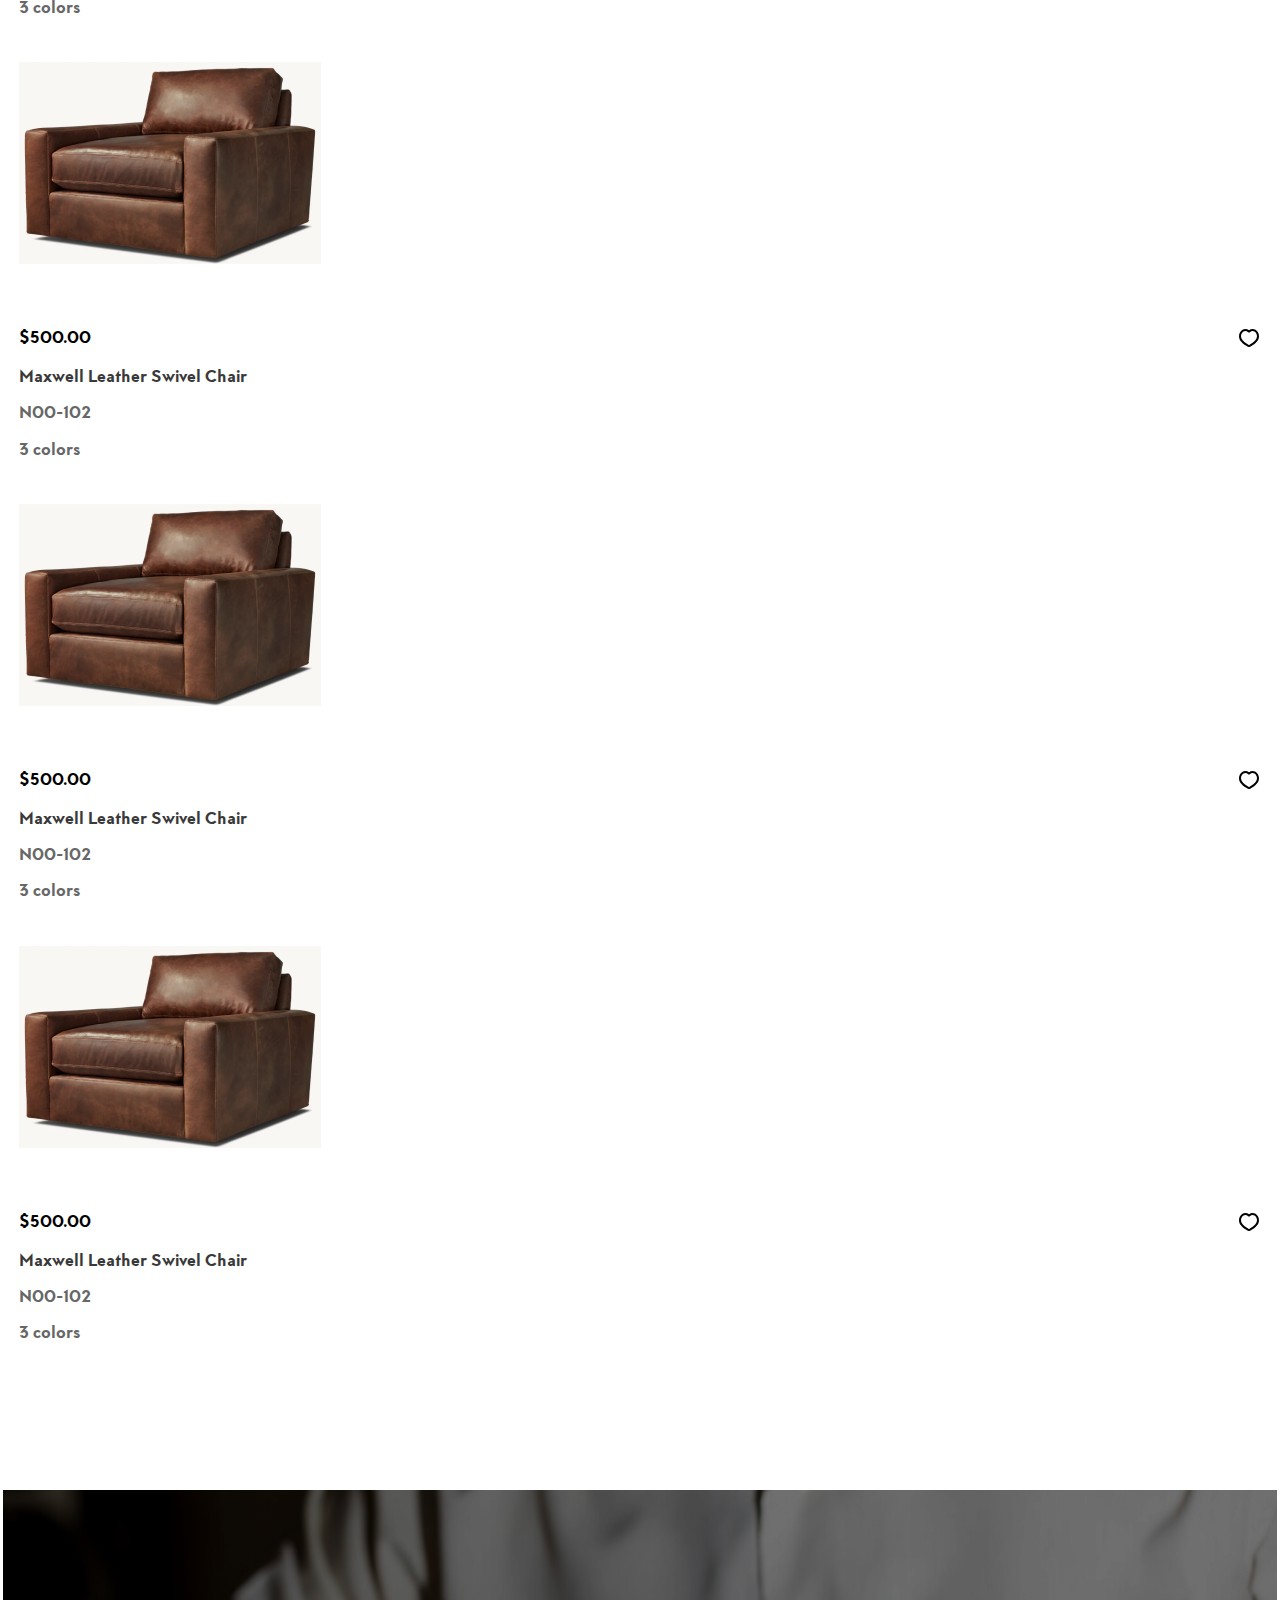
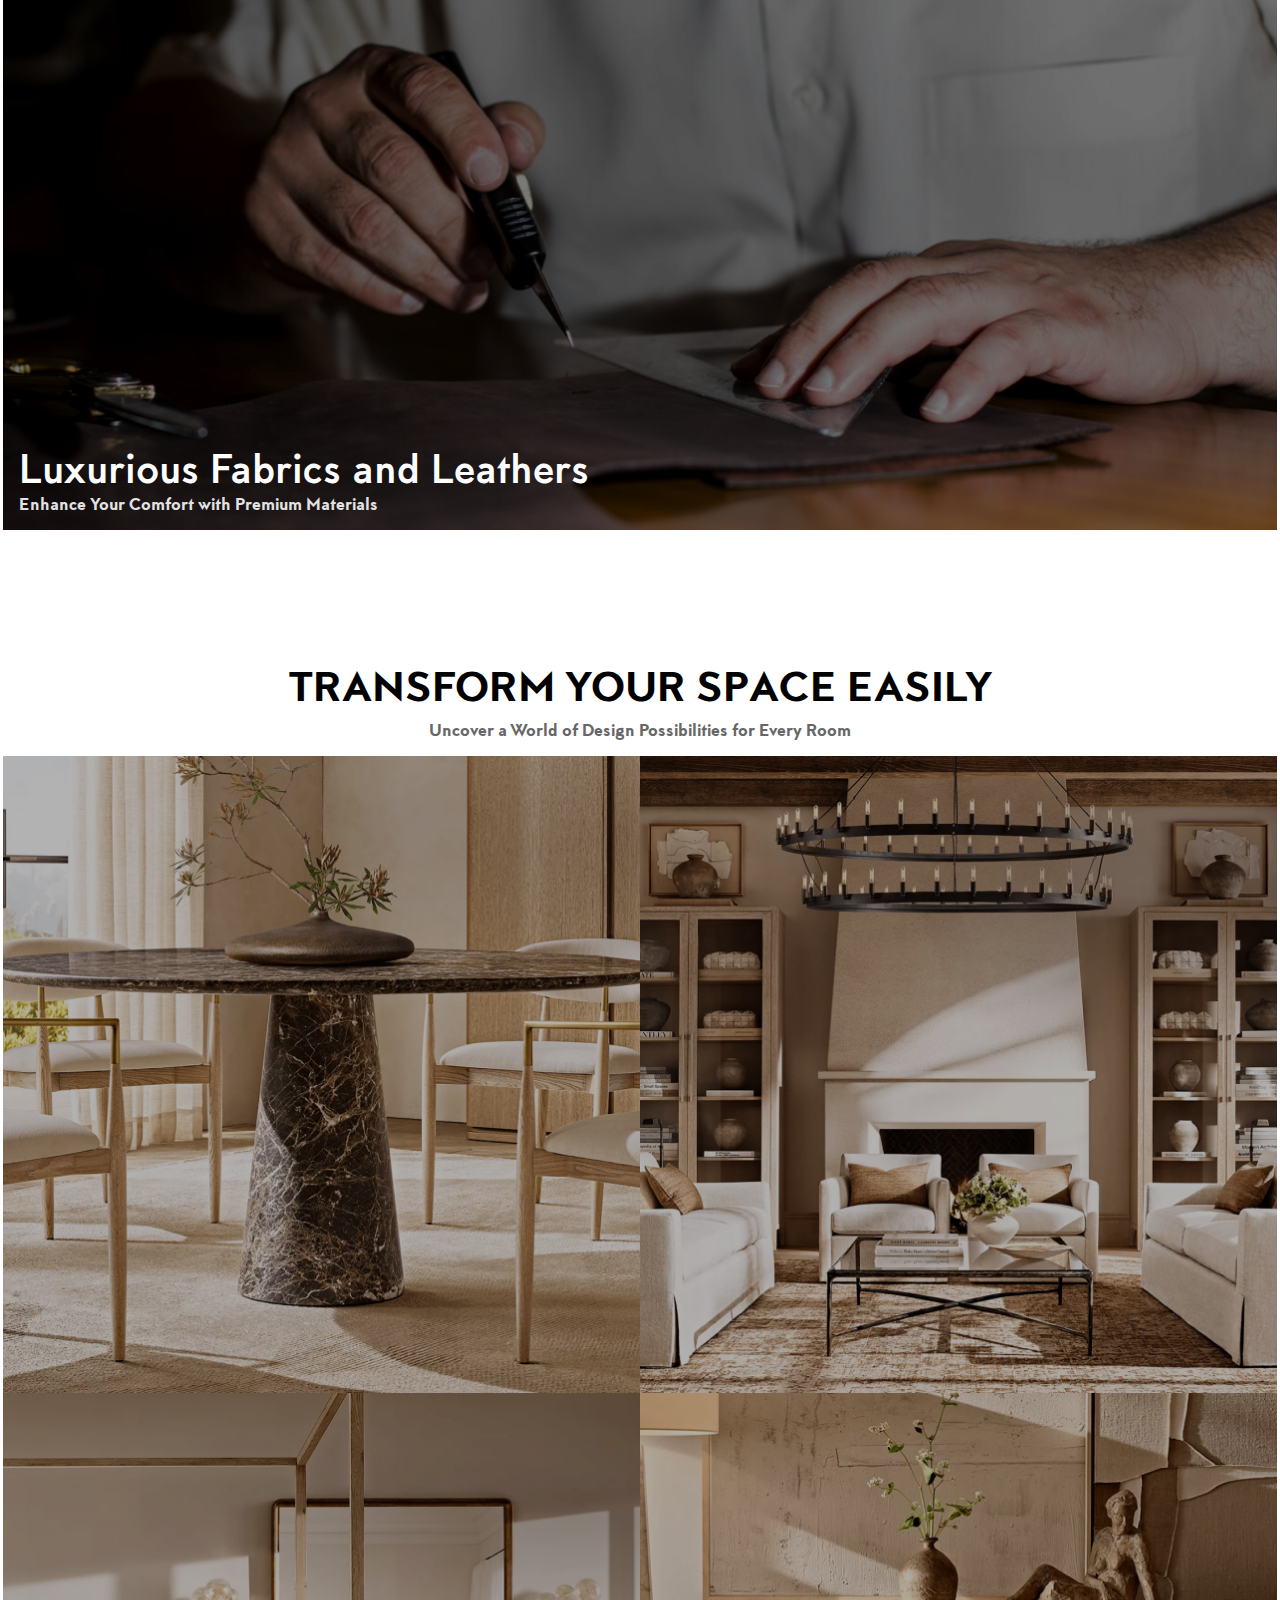
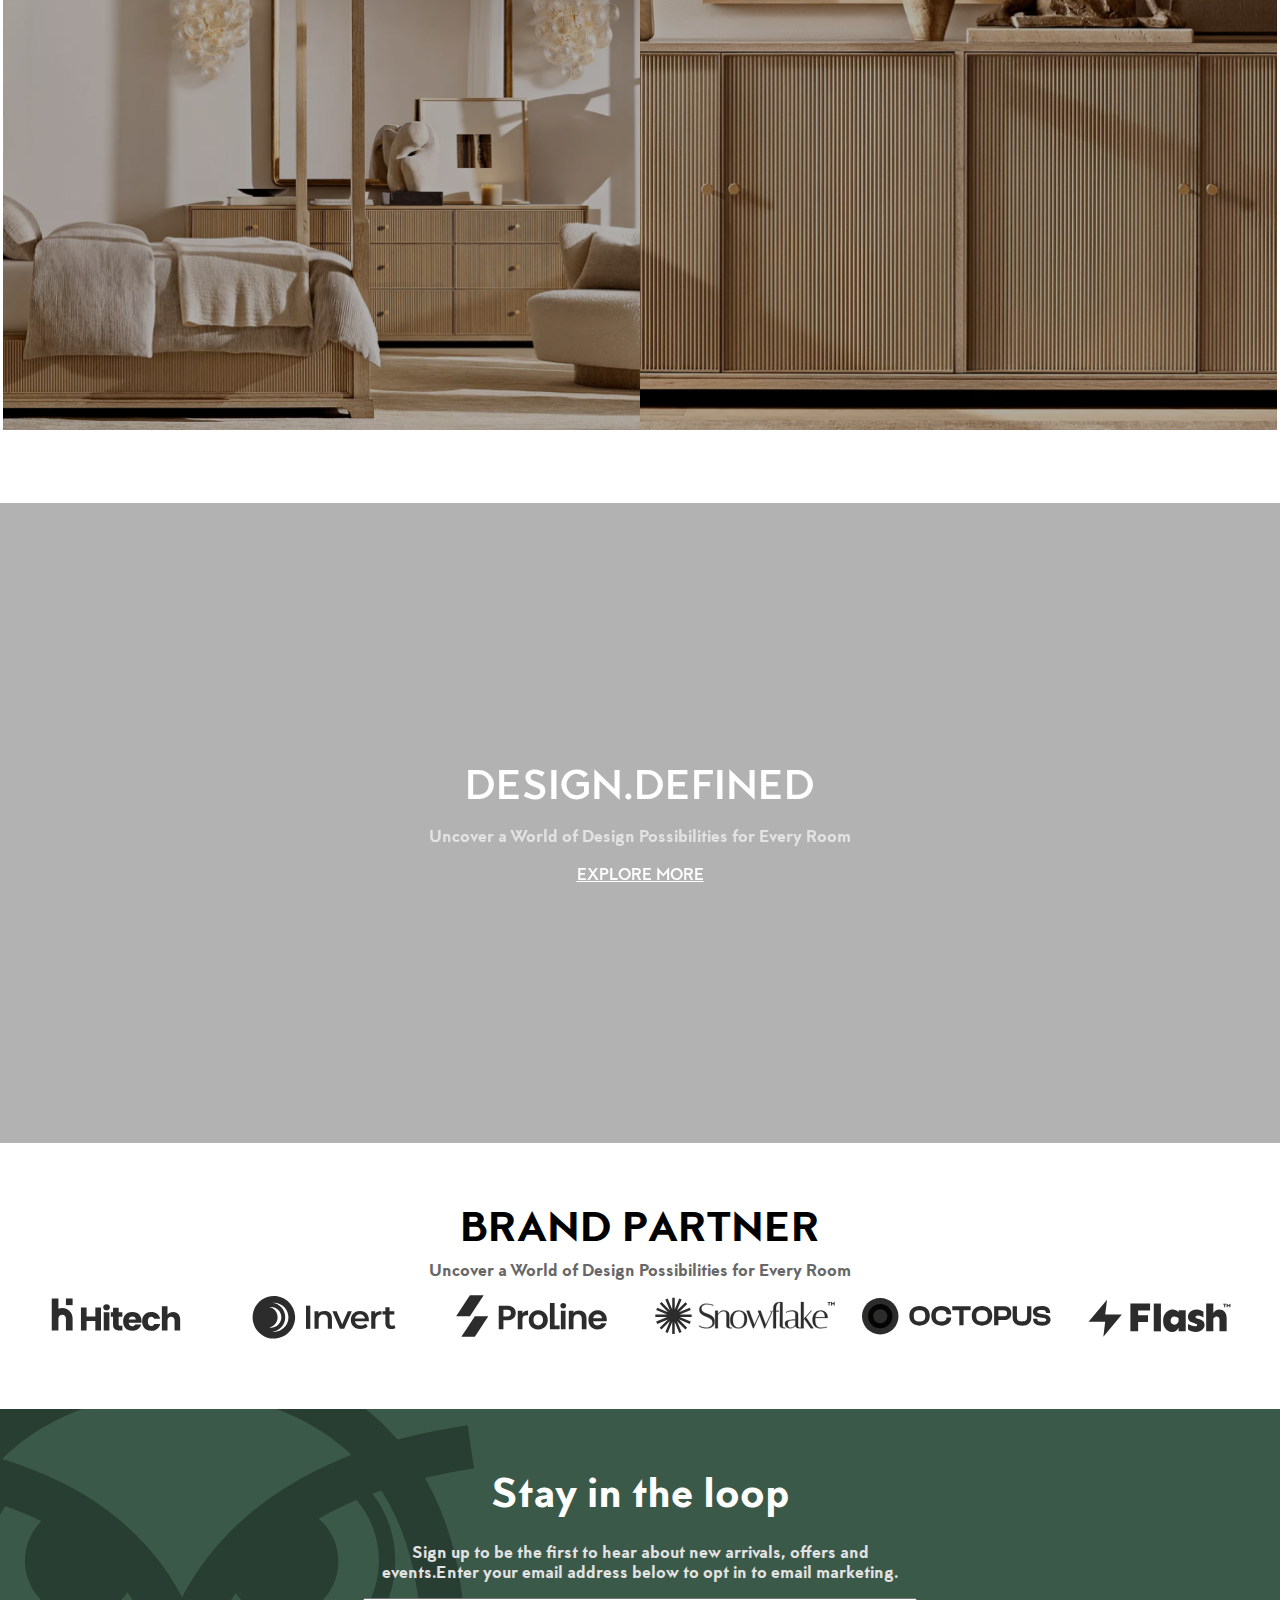
==== commit c29d9cf4: "add font and fix padding top with header" ====
--- a/index.html
+++ b/index.html
@@ -112,7 +112,7 @@
           <img src="./images/carousel.jpg" class="d-block w-100 h-100 object-fit-cover" alt="...">
           <div class="caption">
             <div class="caption-inner">
-              <h1 class="text-80 fw-bold">Your Space, Your Life 11111</h1>
+              <h1 class="text-80 fw-bold">Your Space, Your Life</h1>
               <p class="text-32 white-regular">Timeless Furniture Crafted for Your Unique Style</p>
             </div>
             <a class="text-20 fw-bold" href="#featureCollection">
@@ -390,7 +390,7 @@
       </div>
     </div>
     <div class="slick-slider custome-container-sm" id="slider2">
-      <div class="slider-item">
+      <div class="slider-item text-start">
         <div class="d-flex flex-column justify-content-around align-items-start gap-3">
           <div class="">
             <img src="./images/flo-4.png" alt="">
@@ -404,7 +404,7 @@
           <p class="fw-medium text-20 gray-neutral">3 colors</p>
         </div>
       </div>
-      <div class="slider-item">
+      <div class="slider-item text-start">
         <div class="d-flex flex-column justify-content-around align-items-start gap-3">
           <div class="">
             <img src="./images/flo-5.png" alt="">
@@ -418,7 +418,7 @@
           <p class="fw-medium text-20 gray-neutral">3 colors</p>
         </div>
       </div>
-      <div class="slider-item">
+      <div class="slider-item text-start">
         <div class="d-flex flex-column justify-content-around align-items-start gap-3">
           <div class="">
             <img src="./images/flo-6.png" alt="">
@@ -432,7 +432,7 @@
           <p class="fw-medium text-20 gray-neutral">3 colors</p>
         </div>
       </div>
-      <div class="slider-item">
+      <div class="slider-item text-start">
         <div class="d-flex flex-column justify-content-around align-items-start gap-3">
           <div class="">
             <img src="./images/flo-7.png" alt="">
@@ -446,7 +446,7 @@
           <p class="fw-medium text-20 gray-neutral">3 colors</p>
         </div>
       </div>
-      <div class="slider-item">
+      <div class="slider-item text-start">
         <div class="d-flex flex-column justify-content-around align-items-start gap-3">
           <div class="">
             <img src="./images/flo-4.png" alt="">
--- a/scss/styles.css
+++ b/scss/styles.css
@@ -1,5 +1,65 @@
+@font-face {
+  font-family: "MTT Milano";
+  src: url("/fonts/MTTMilano-Black.ttf") format("truetype");
+  font-weight: normal;
+  font-style: normal;
+}
+@font-face {
+  font-family: "MTT Milano";
+  src: url("/fonts/MTTMilano-Bold.ttf") format("truetype");
+  font-weight: bold;
+  font-style: normal;
+}
+@font-face {
+  font-family: "MTT Milano";
+  src: url("/fonts/MTTMilano-BoldItalic.ttf") format("truetype");
+  font-weight: bold;
+  font-style: italic;
+}
+@font-face {
+  font-family: "MTT Milano";
+  src: url("/fonts/MTTMilano-Black.ttf") format("truetype");
+  font-weight: 900;
+  font-style: normal;
+}
+@font-face {
+  font-family: "MTT Milano";
+  src: url("/fonts/MTTMilano-BlackItalic.ttf") format("truetype");
+  font-weight: 900;
+  font-style: italic;
+}
+@font-face {
+  font-family: "MTT Milano";
+  src: url("/fonts/MTTMilano-MediumItalic.ttf") format("truetype");
+  font-weight: 500;
+  font-style: italic;
+}
+@font-face {
+  font-family: "MTT Milano";
+  src: url("/fonts/MTTMilano-UltraBoldItalic.ttf") format("truetype");
+  font-weight: 800;
+  font-style: italic;
+}
+@font-face {
+  font-family: "Type Firm MTT Milano Medium";
+  src: url("/fonts/Type Firm - MTT Milano Medium.otf") format("opentype");
+  font-weight: normal;
+  font-style: normal;
+}
+@font-face {
+  font-family: "Type Firm MTT Milano UltraBold";
+  src: url("/fonts/Type Firm - MTT Milano UltraBold.otf") format("opentype");
+  font-weight: 800;
+  font-style: normal;
+}
+@font-face {
+  font-family: "Type Firm MTT Milano";
+  src: url("/fonts/Type Firm - MTT Milano.otf") format("opentype");
+  font-weight: normal;
+  font-style: normal;
+}
 body {
-  font-family: Arial, sans-serif;
+  font-family: "MTT Milano", sans-serif;
   margin: 0;
   height: 100vh;
   flex-direction: column;
@@ -15,6 +75,7 @@
 a {
   padding: 0;
   margin: 0;
+  font-family: "MTT Milano", sans-serif;
 }
 
 a {
@@ -138,6 +199,10 @@
 
 .custome-container-sm {
   padding: calc(8px + 0.625vw) 0;
+}
+
+.pt-180 {
+  padding-top: 180px;
 }
 
 .p-20 {
@@ -645,6 +710,15 @@
   background-color: rgba(59, 89, 72, 0.1019607843);
 }
 
+.product-picker .image-picker .thumbnail {
+  width: 85px;
+  height: 85px;
+}
+.product-picker .image-picker .img-scale {
+  width: calc(239.2px + 20.25vw);
+  max-width: 627px;
+}
+
 .tooltip-container {
   position: relative;
   display: inline-block;
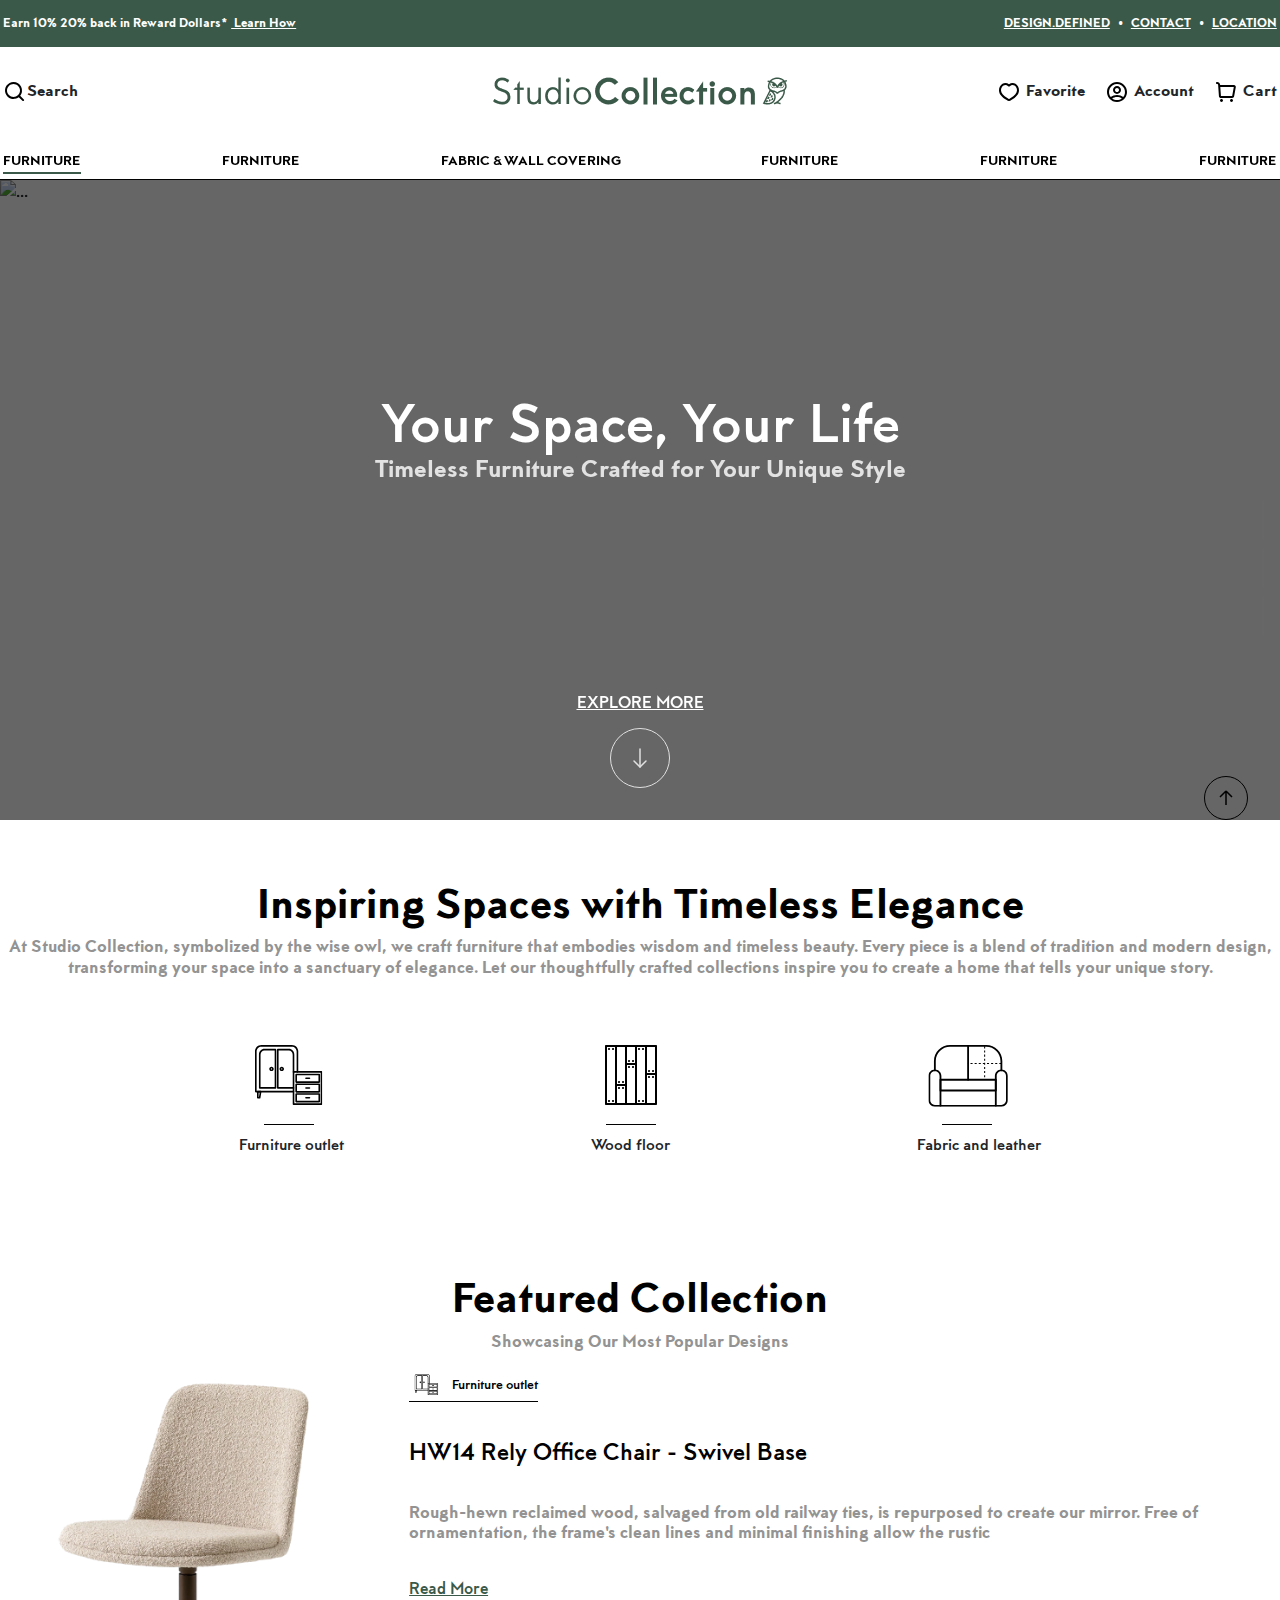
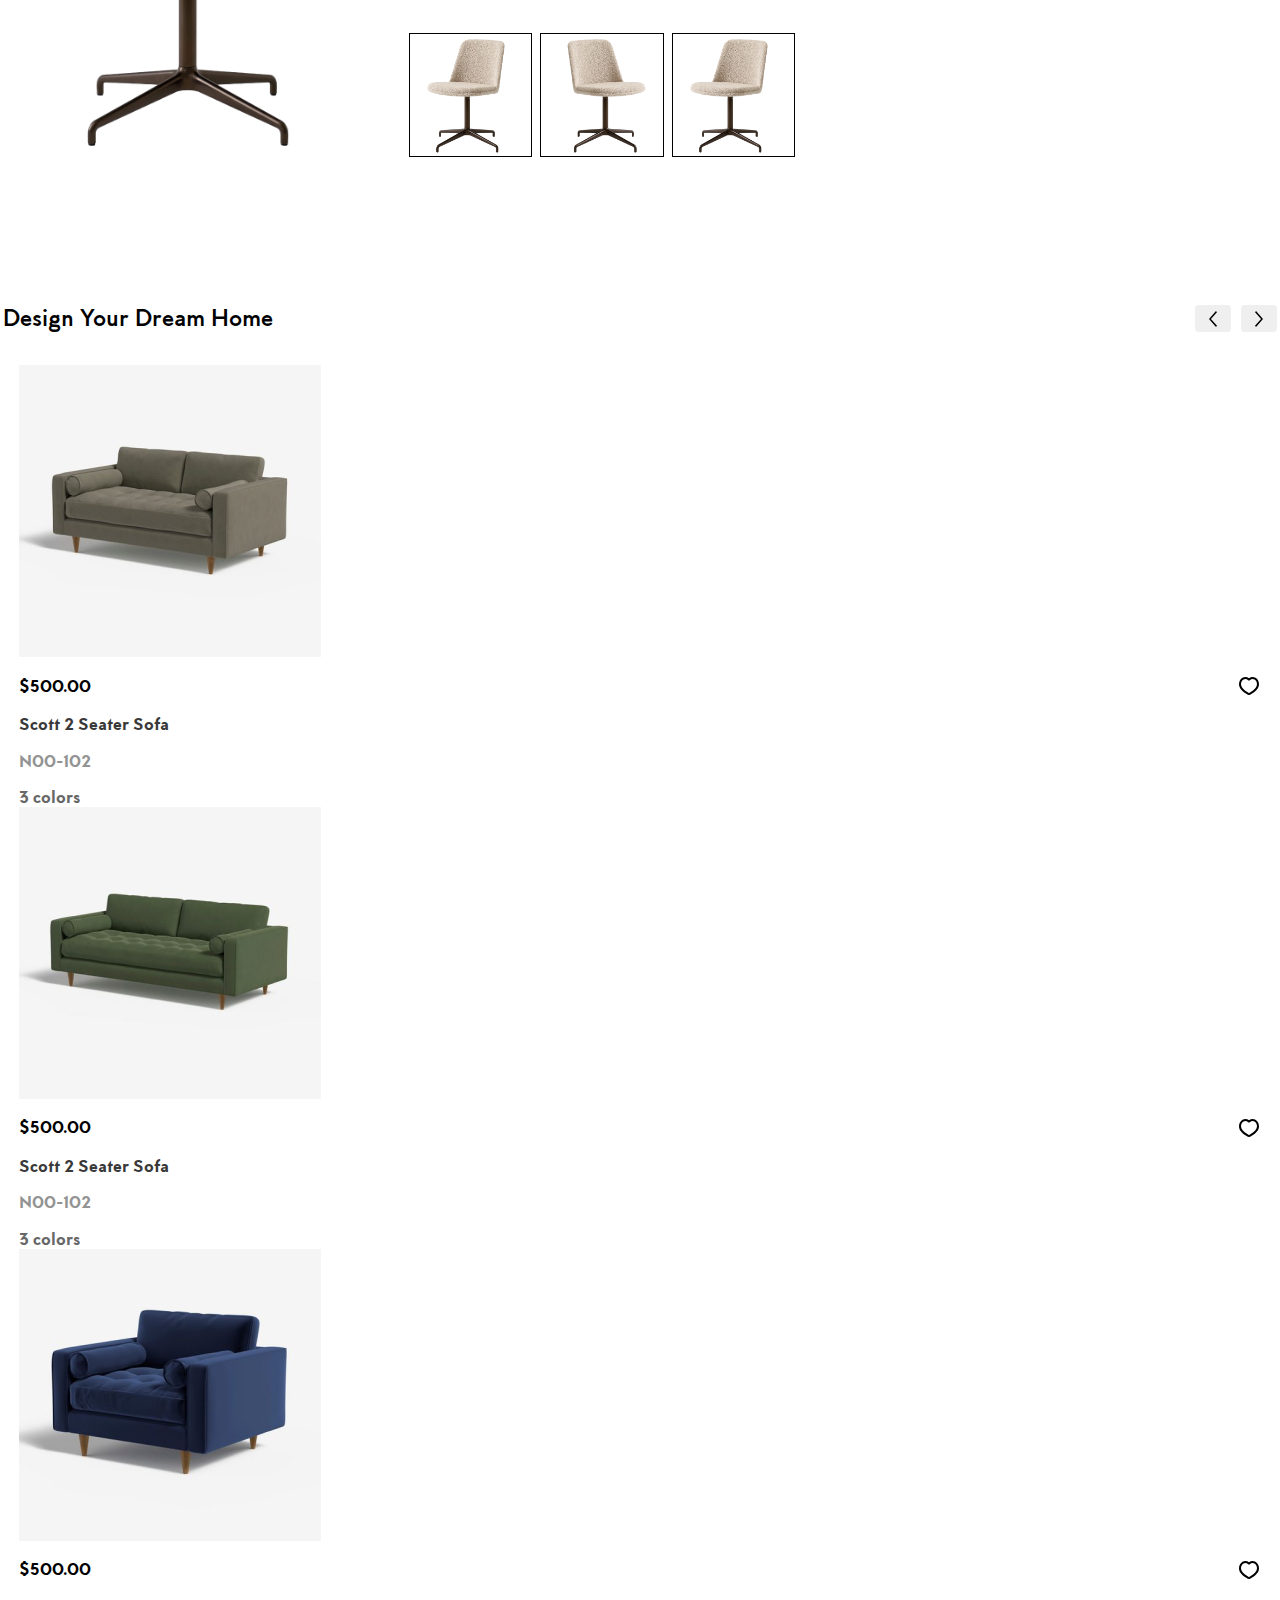
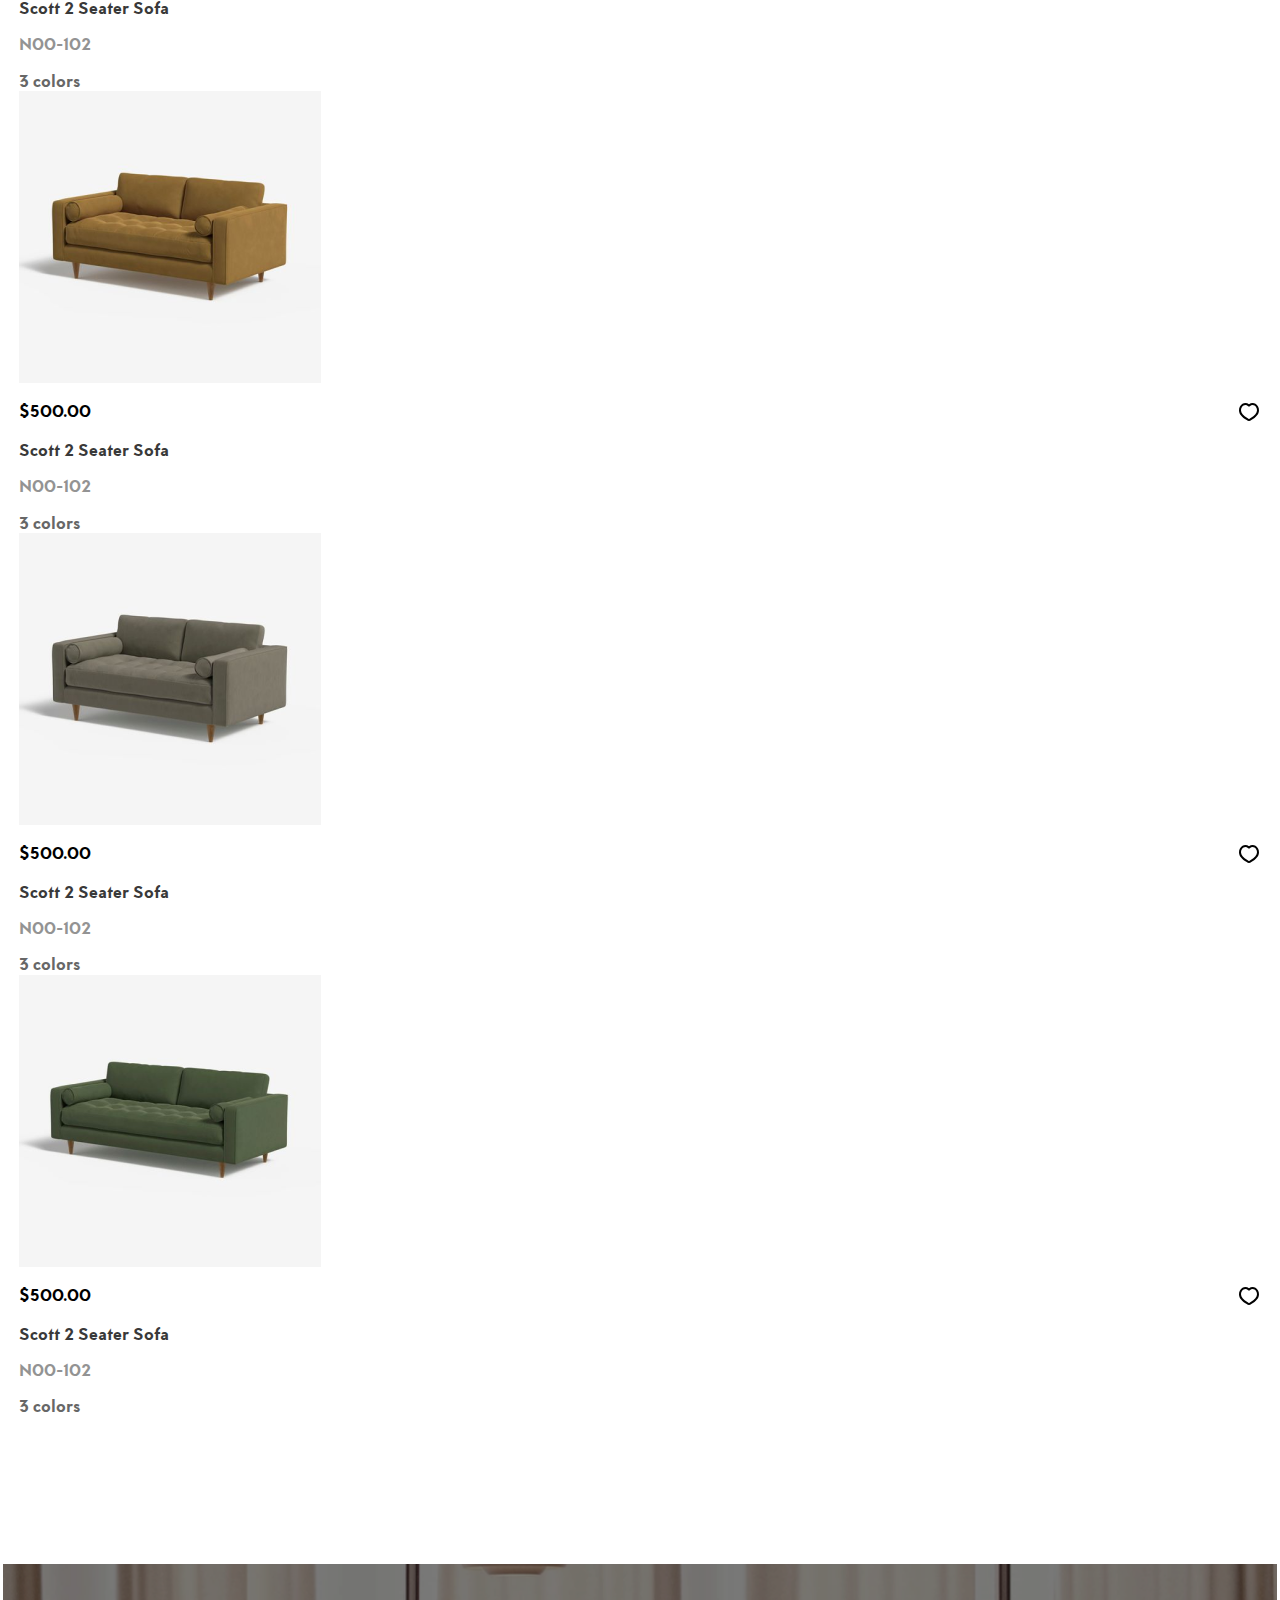
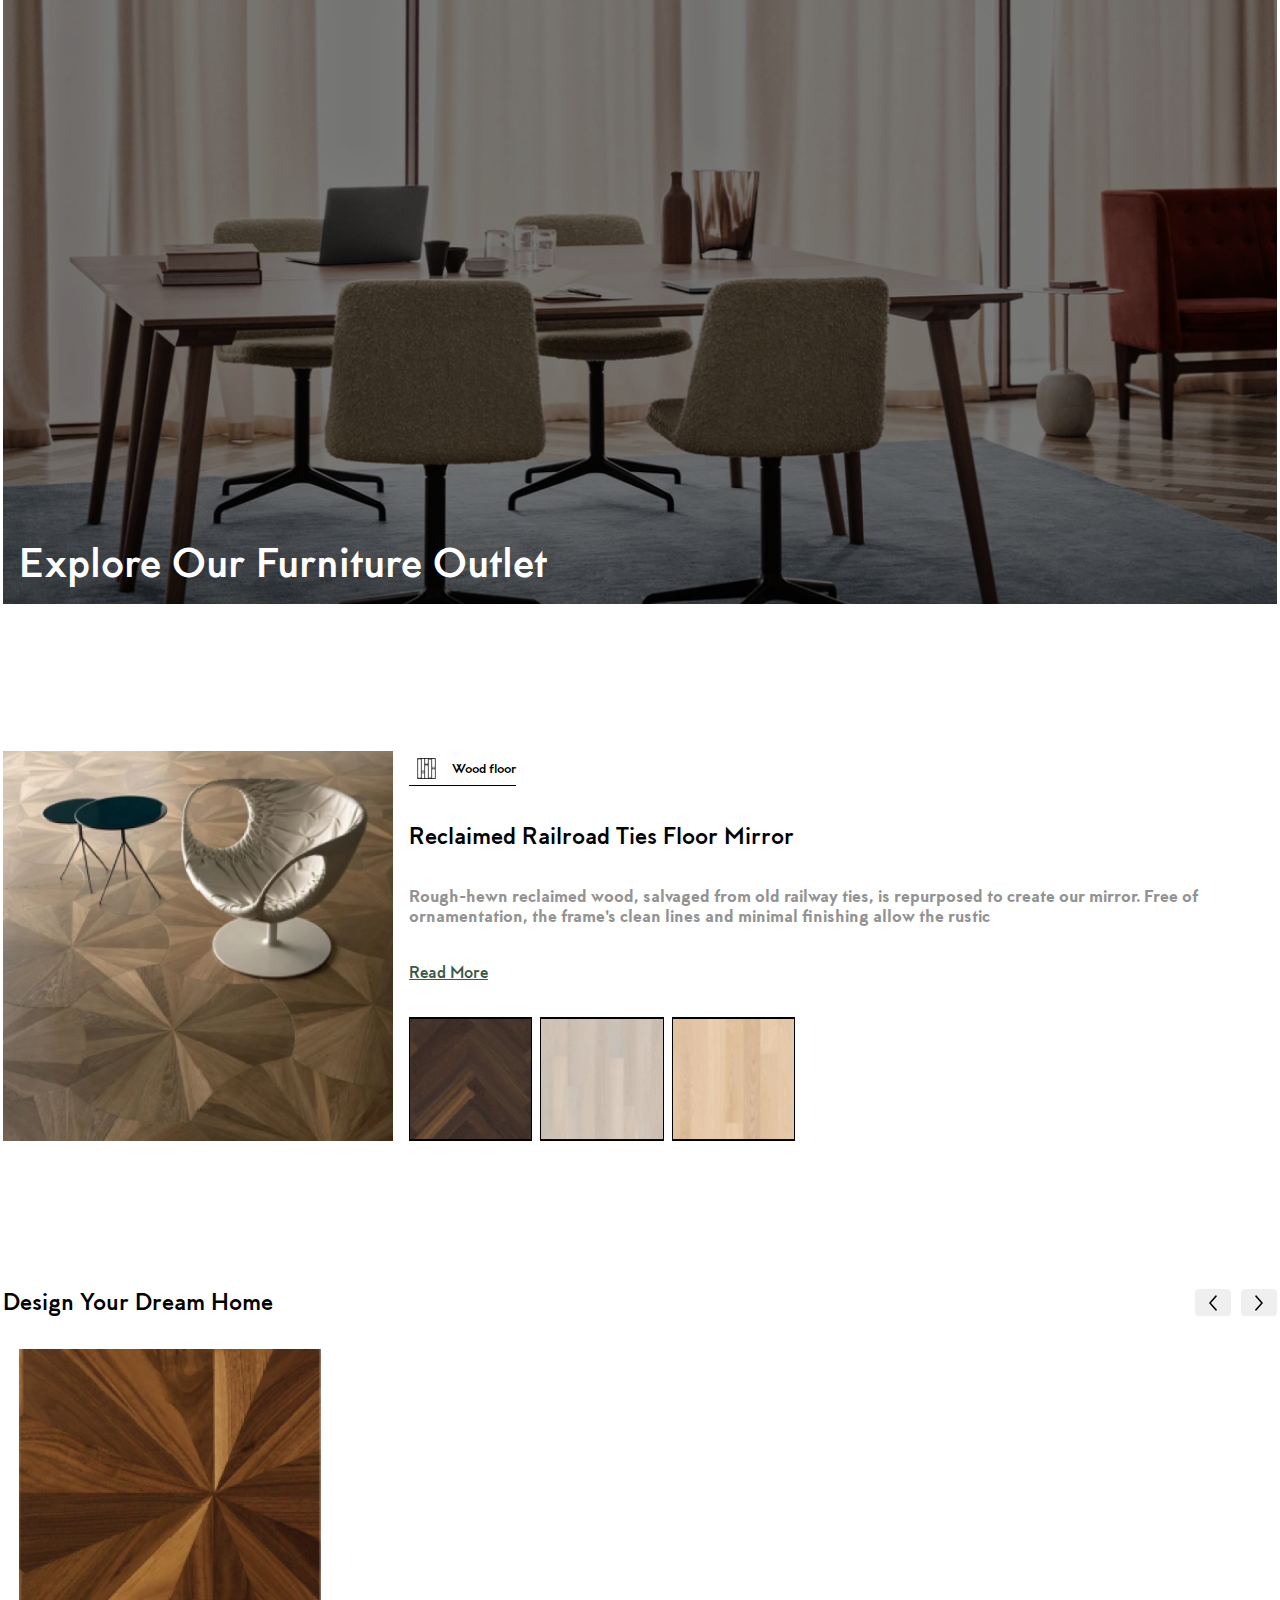
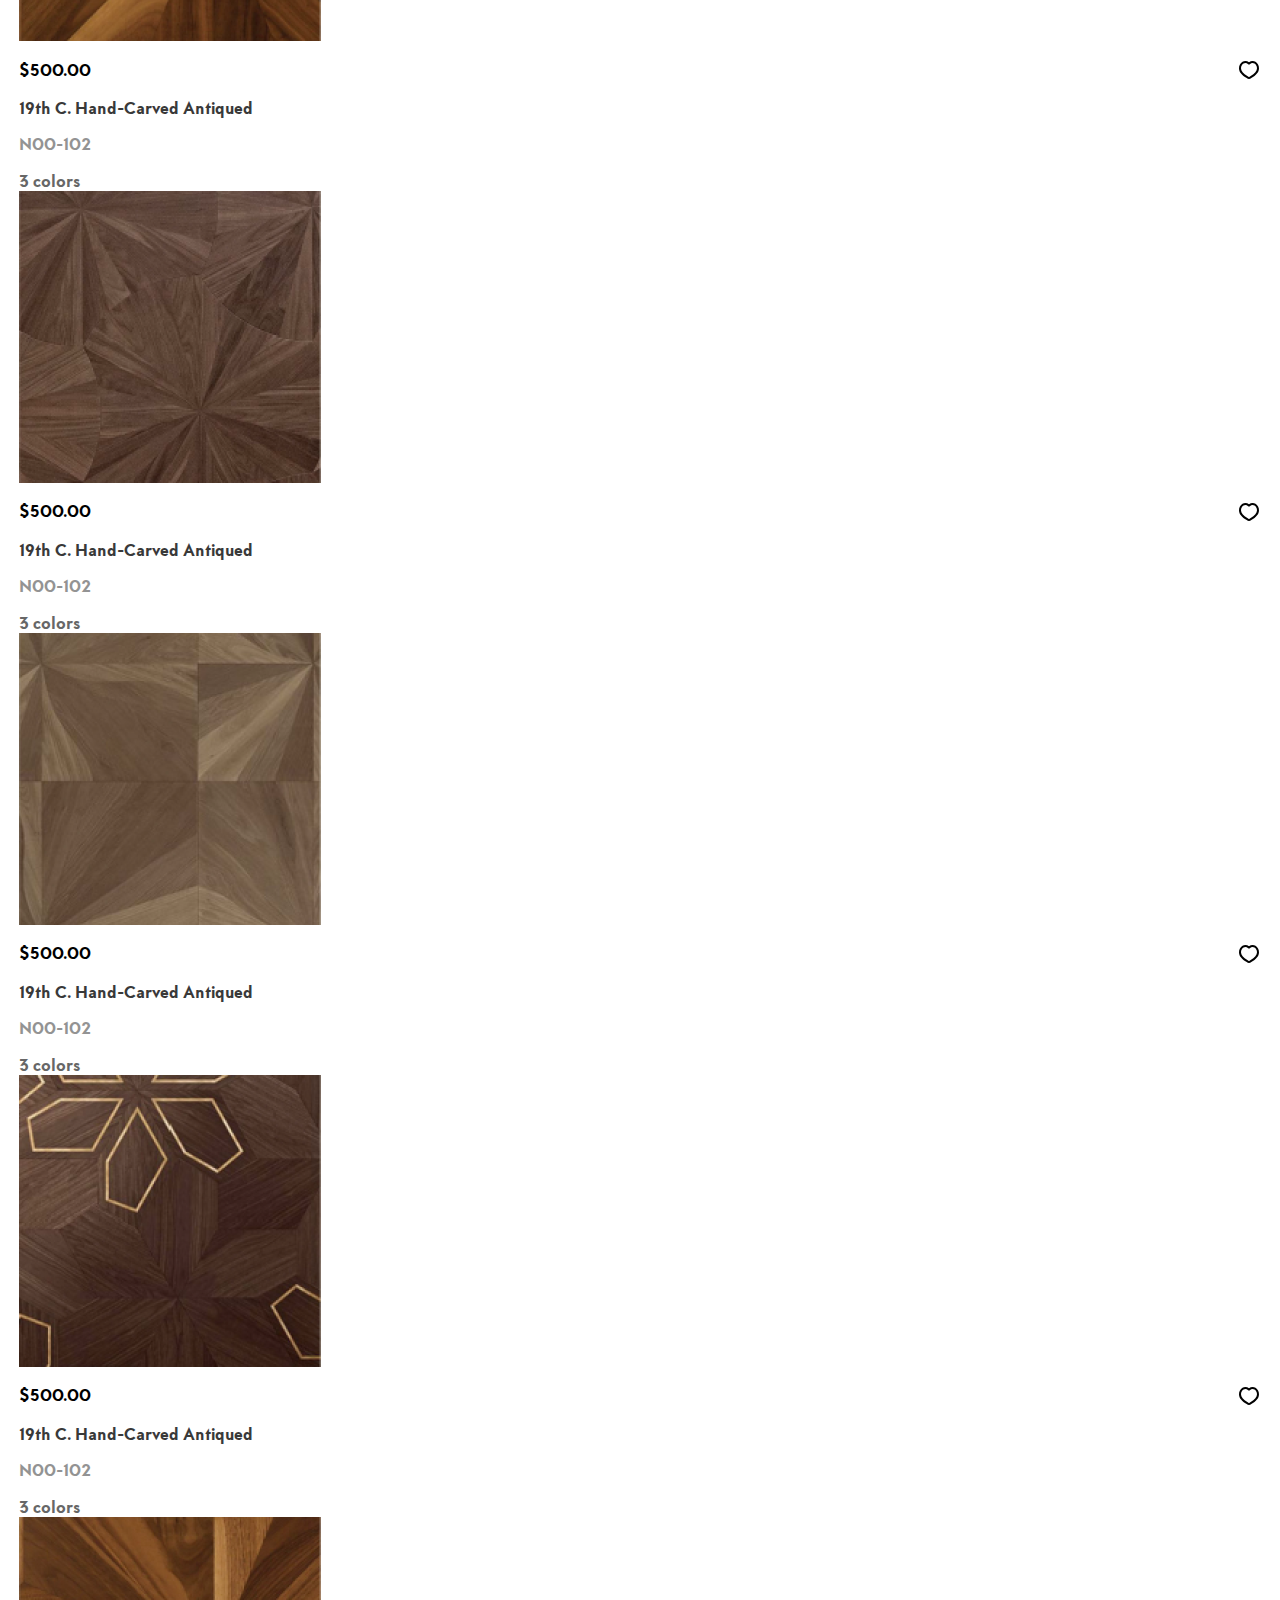
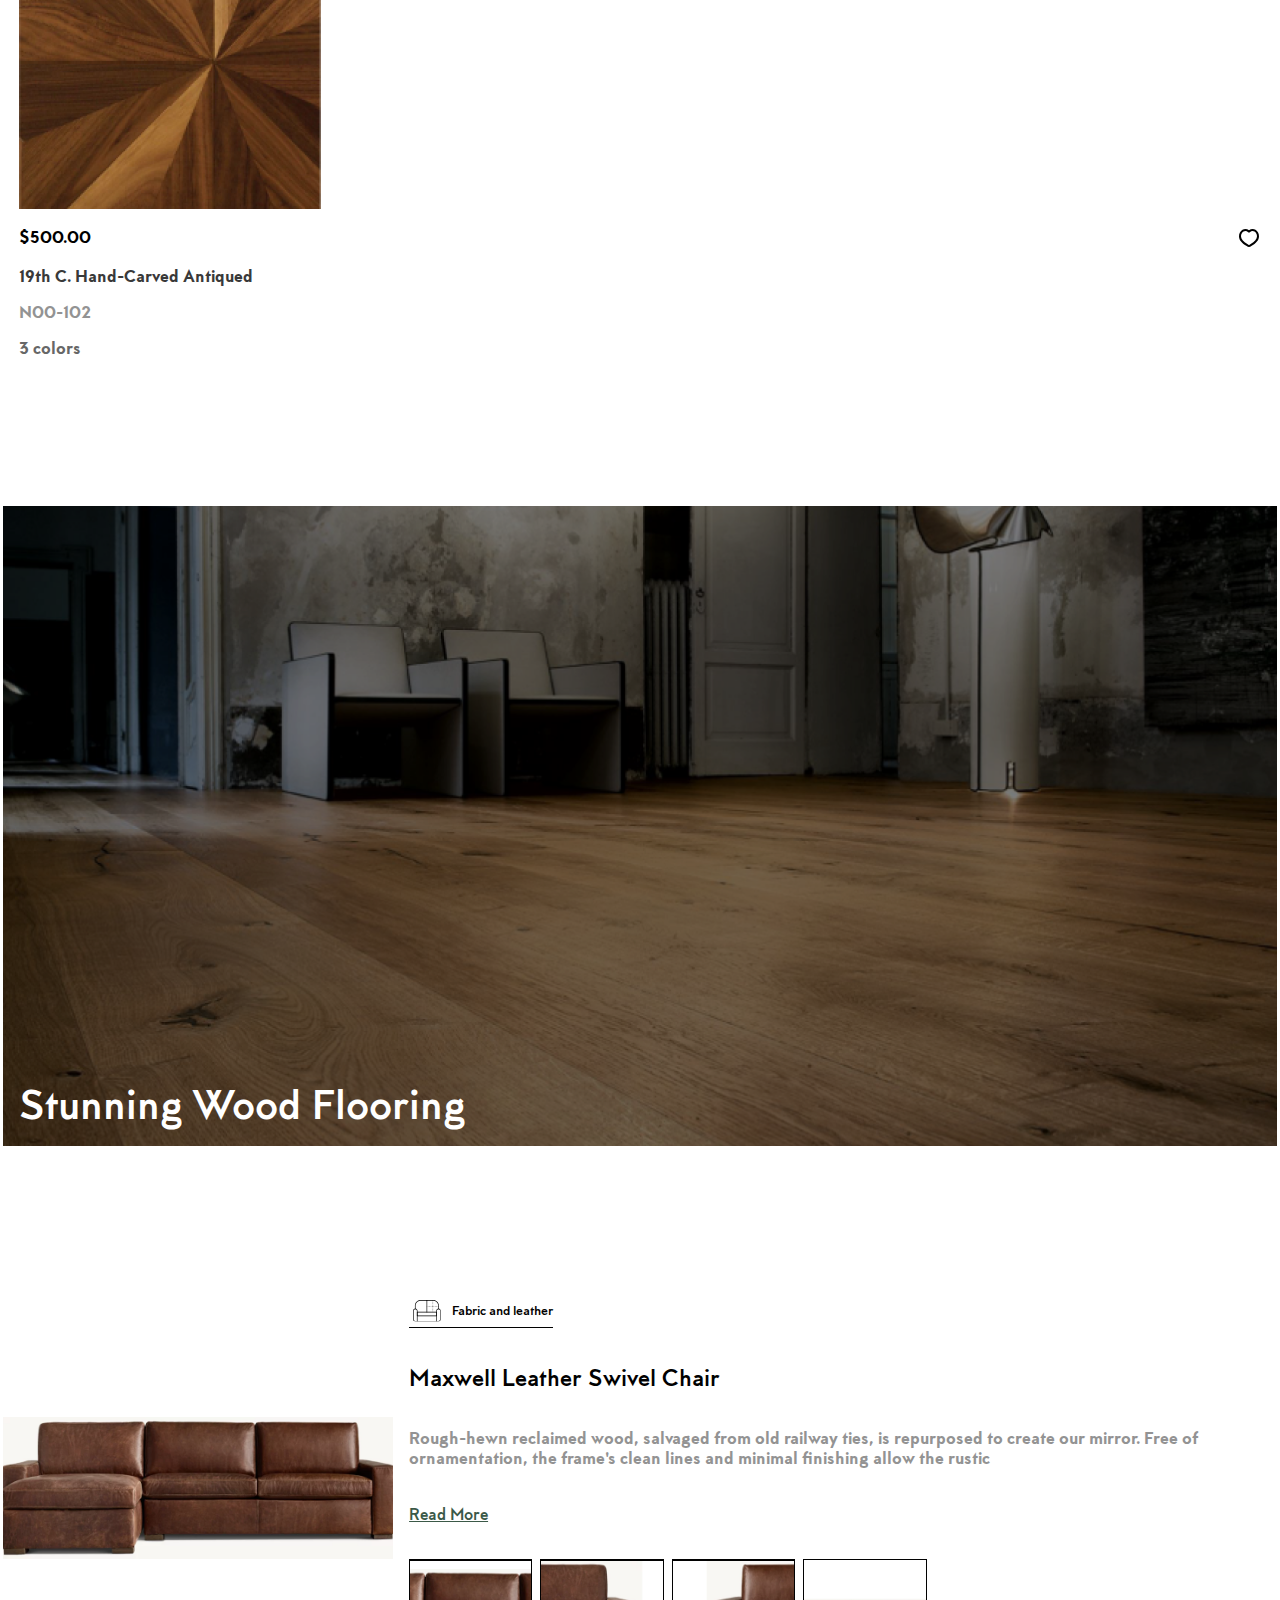
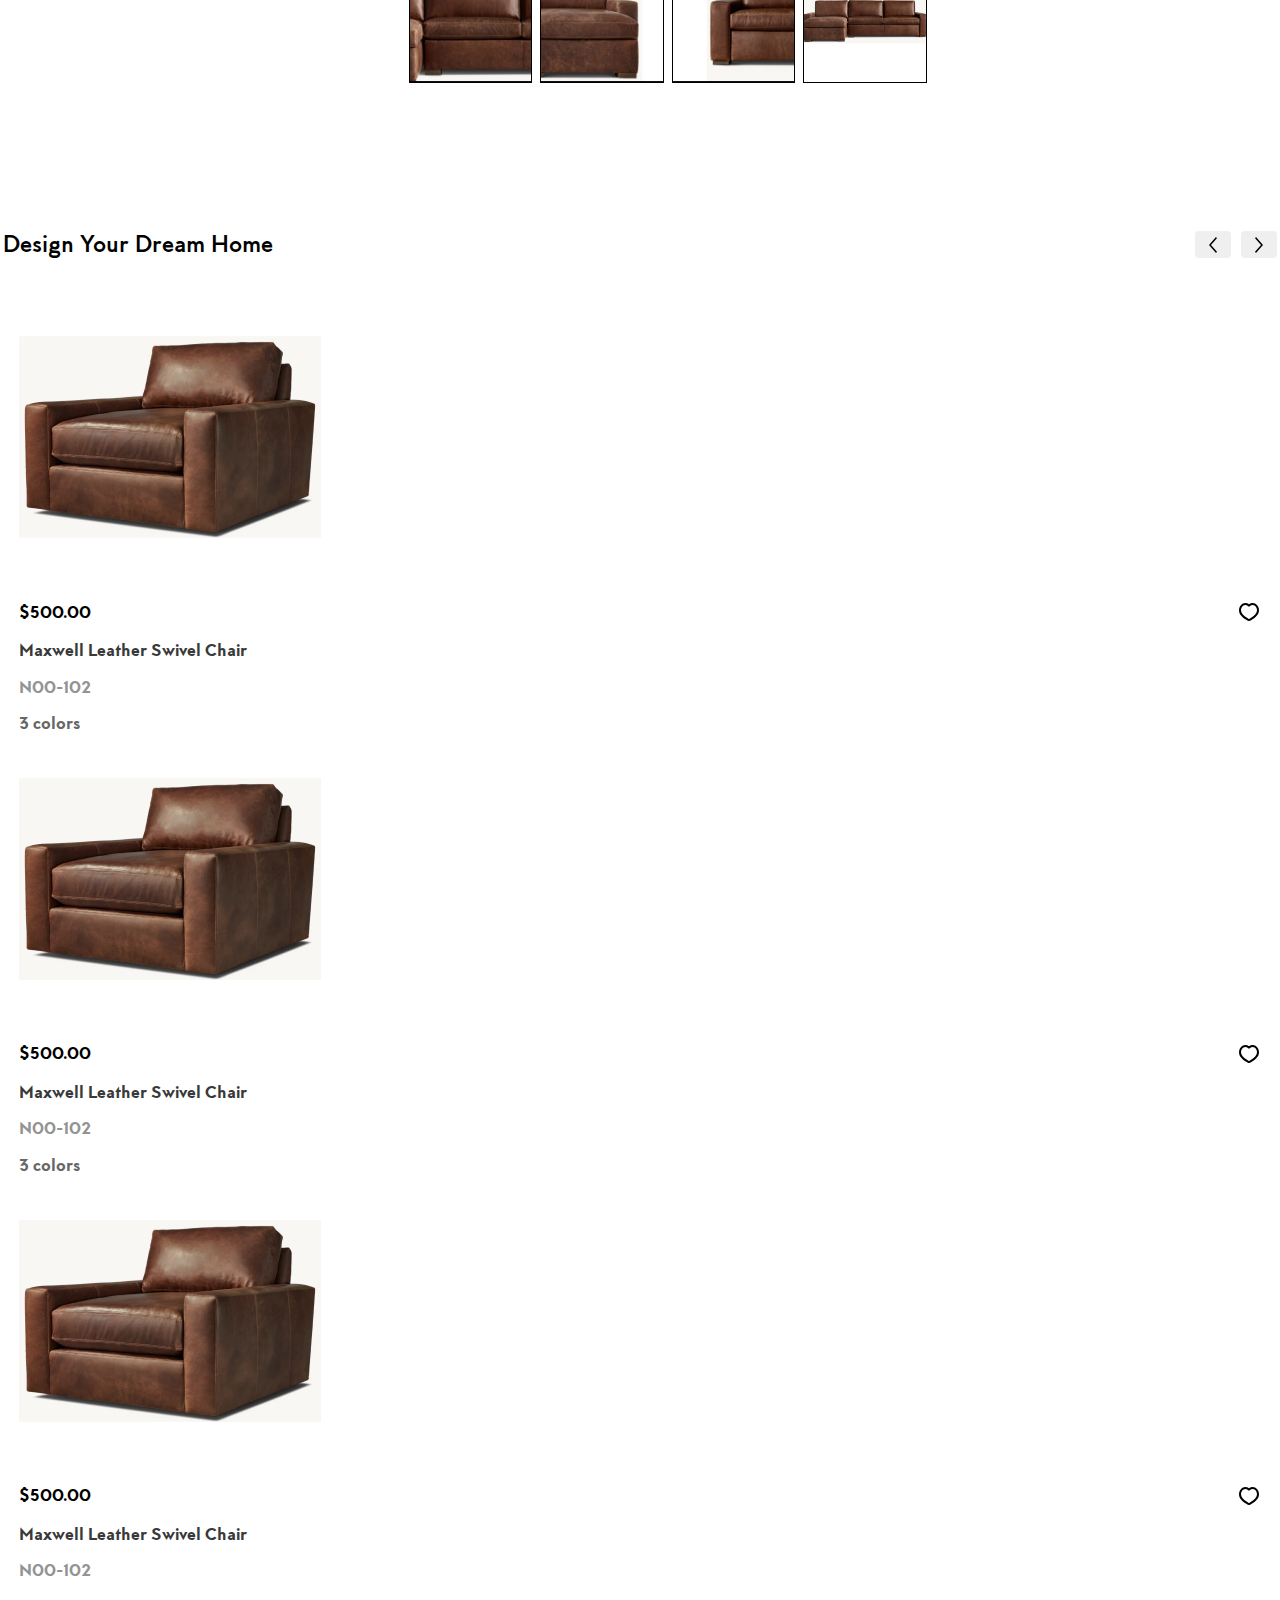
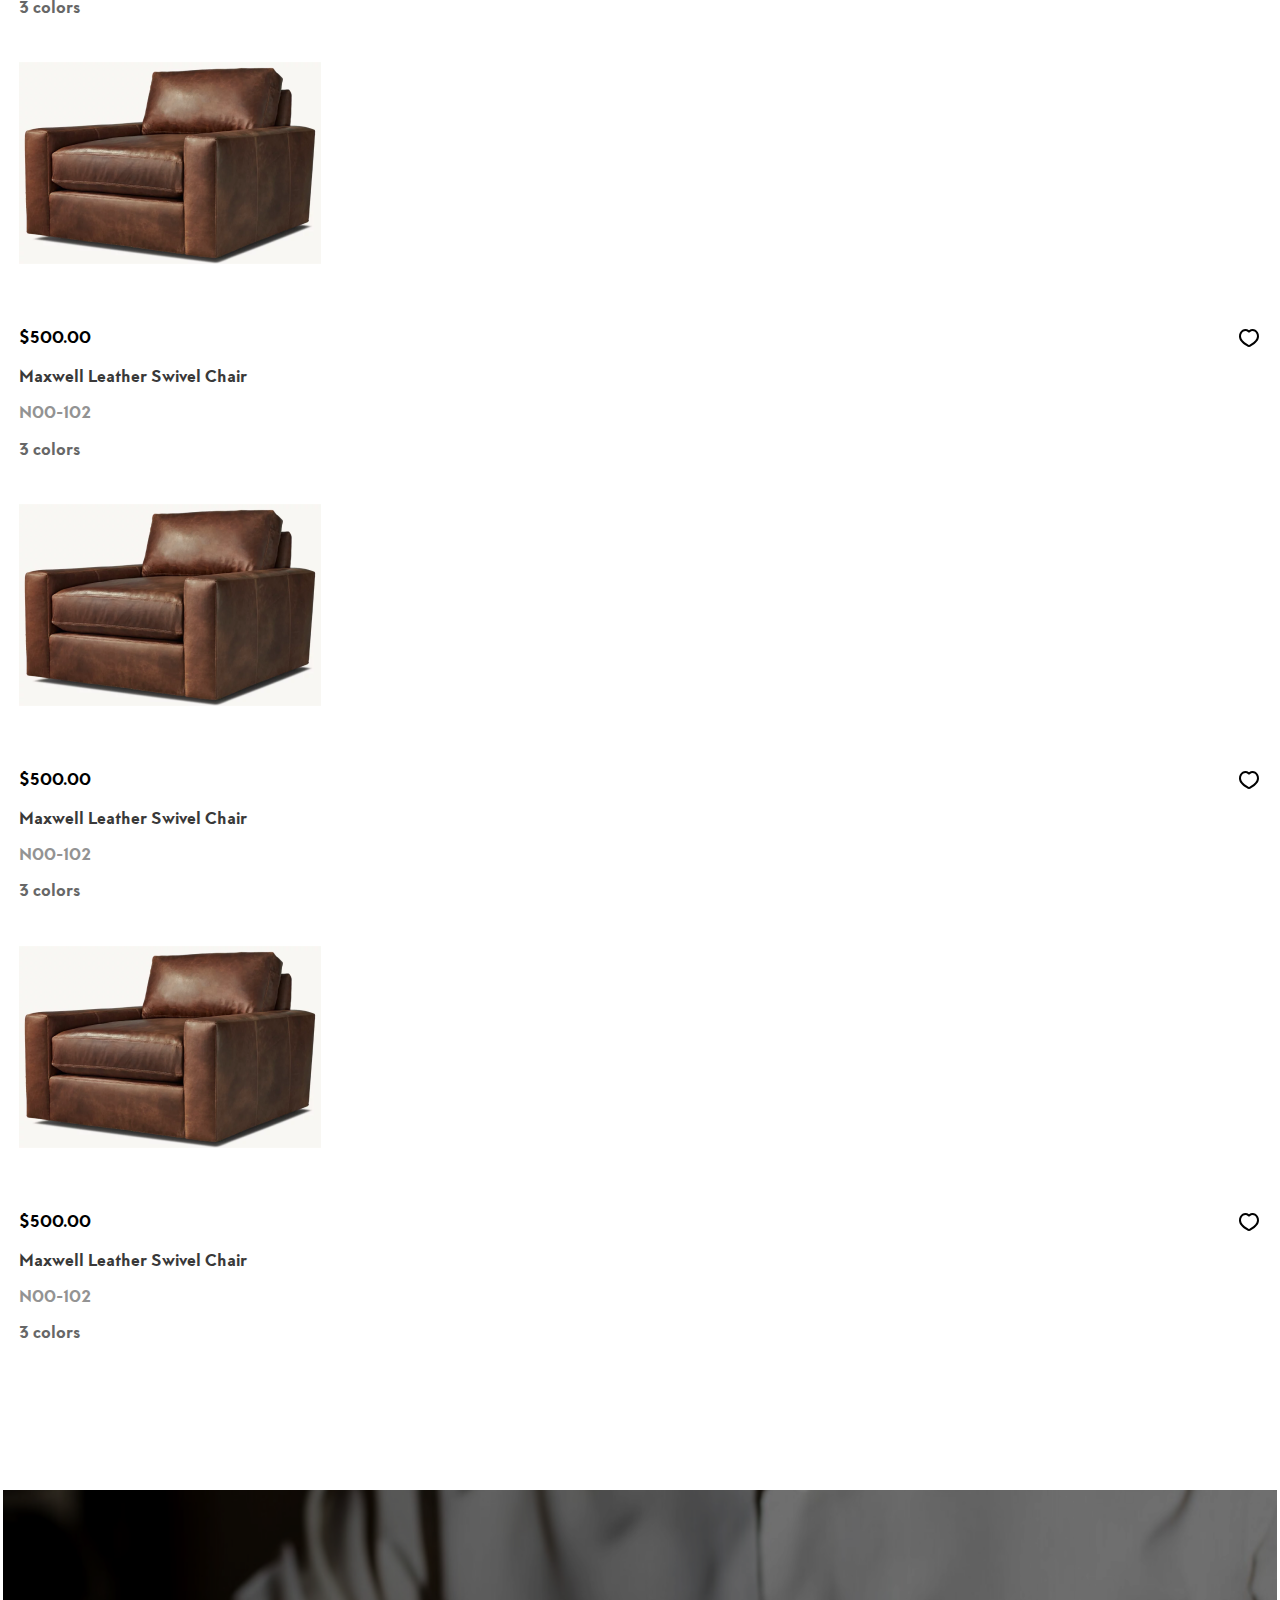
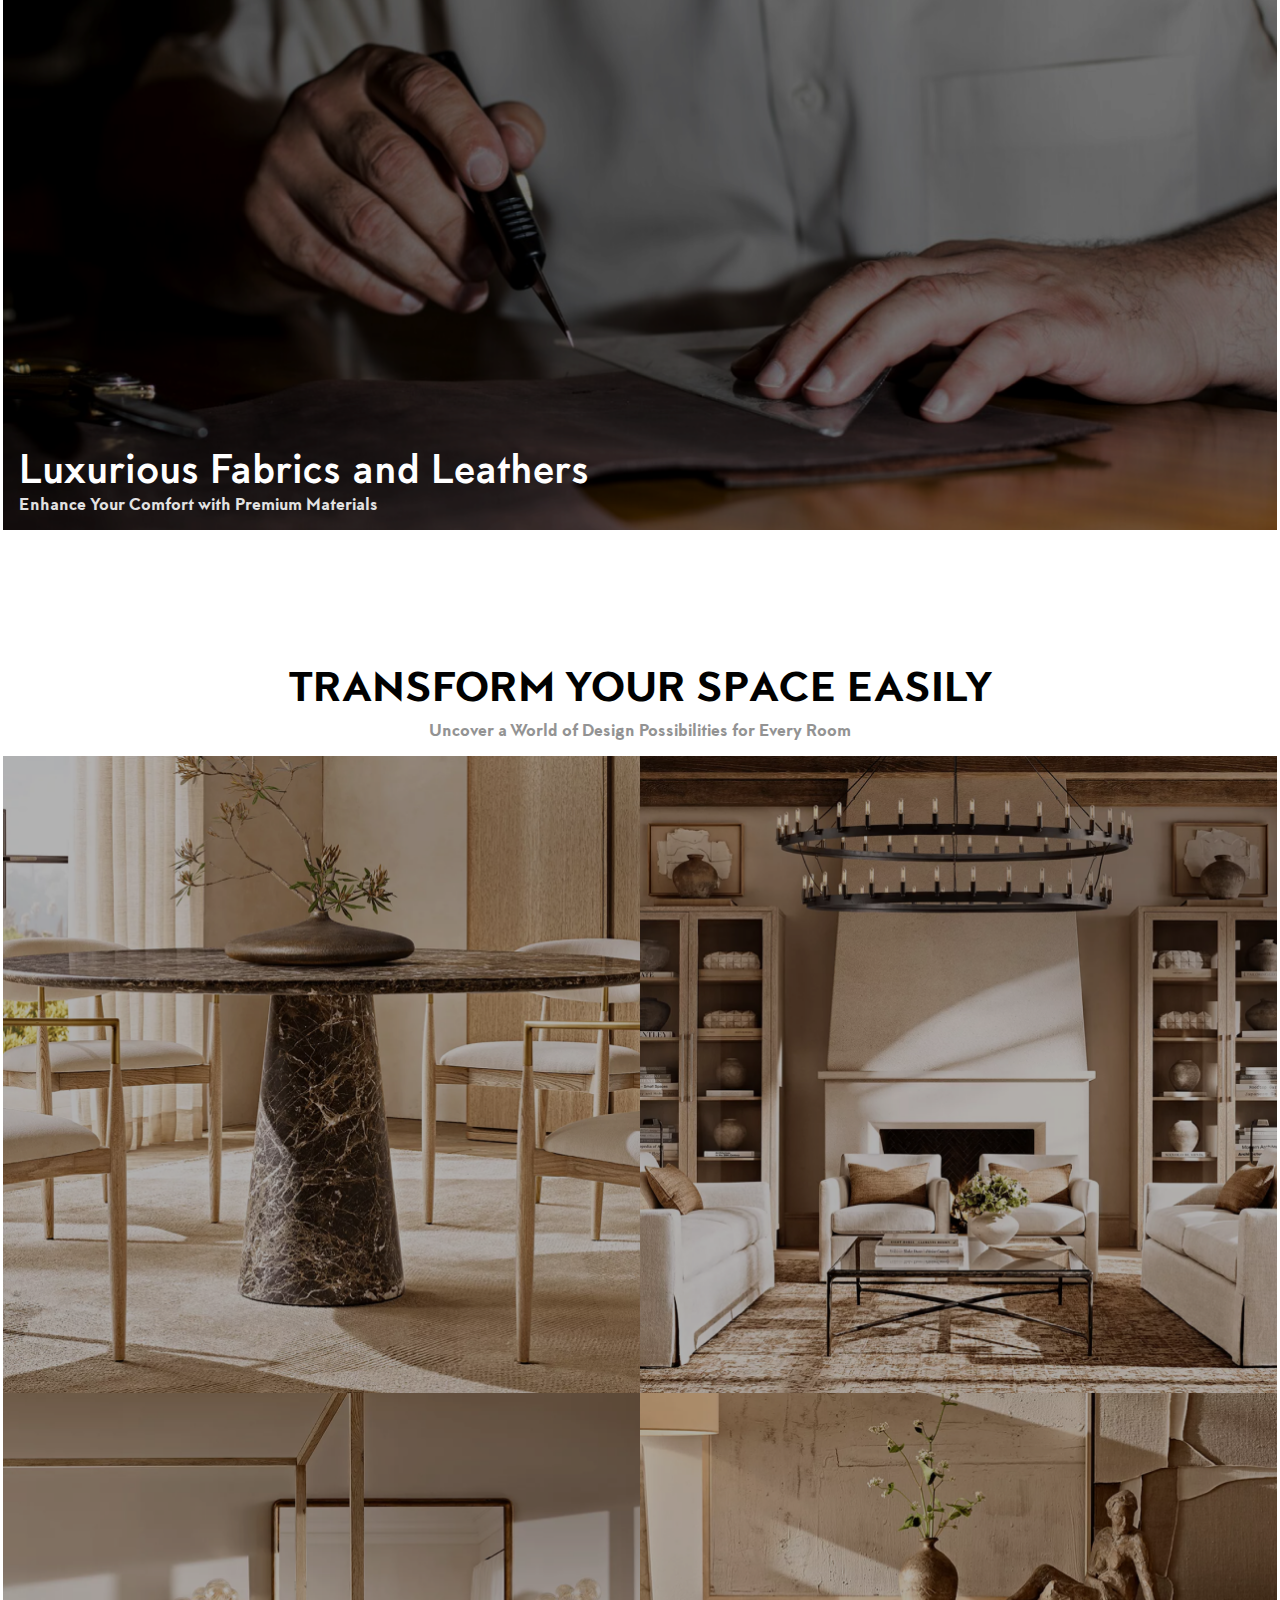
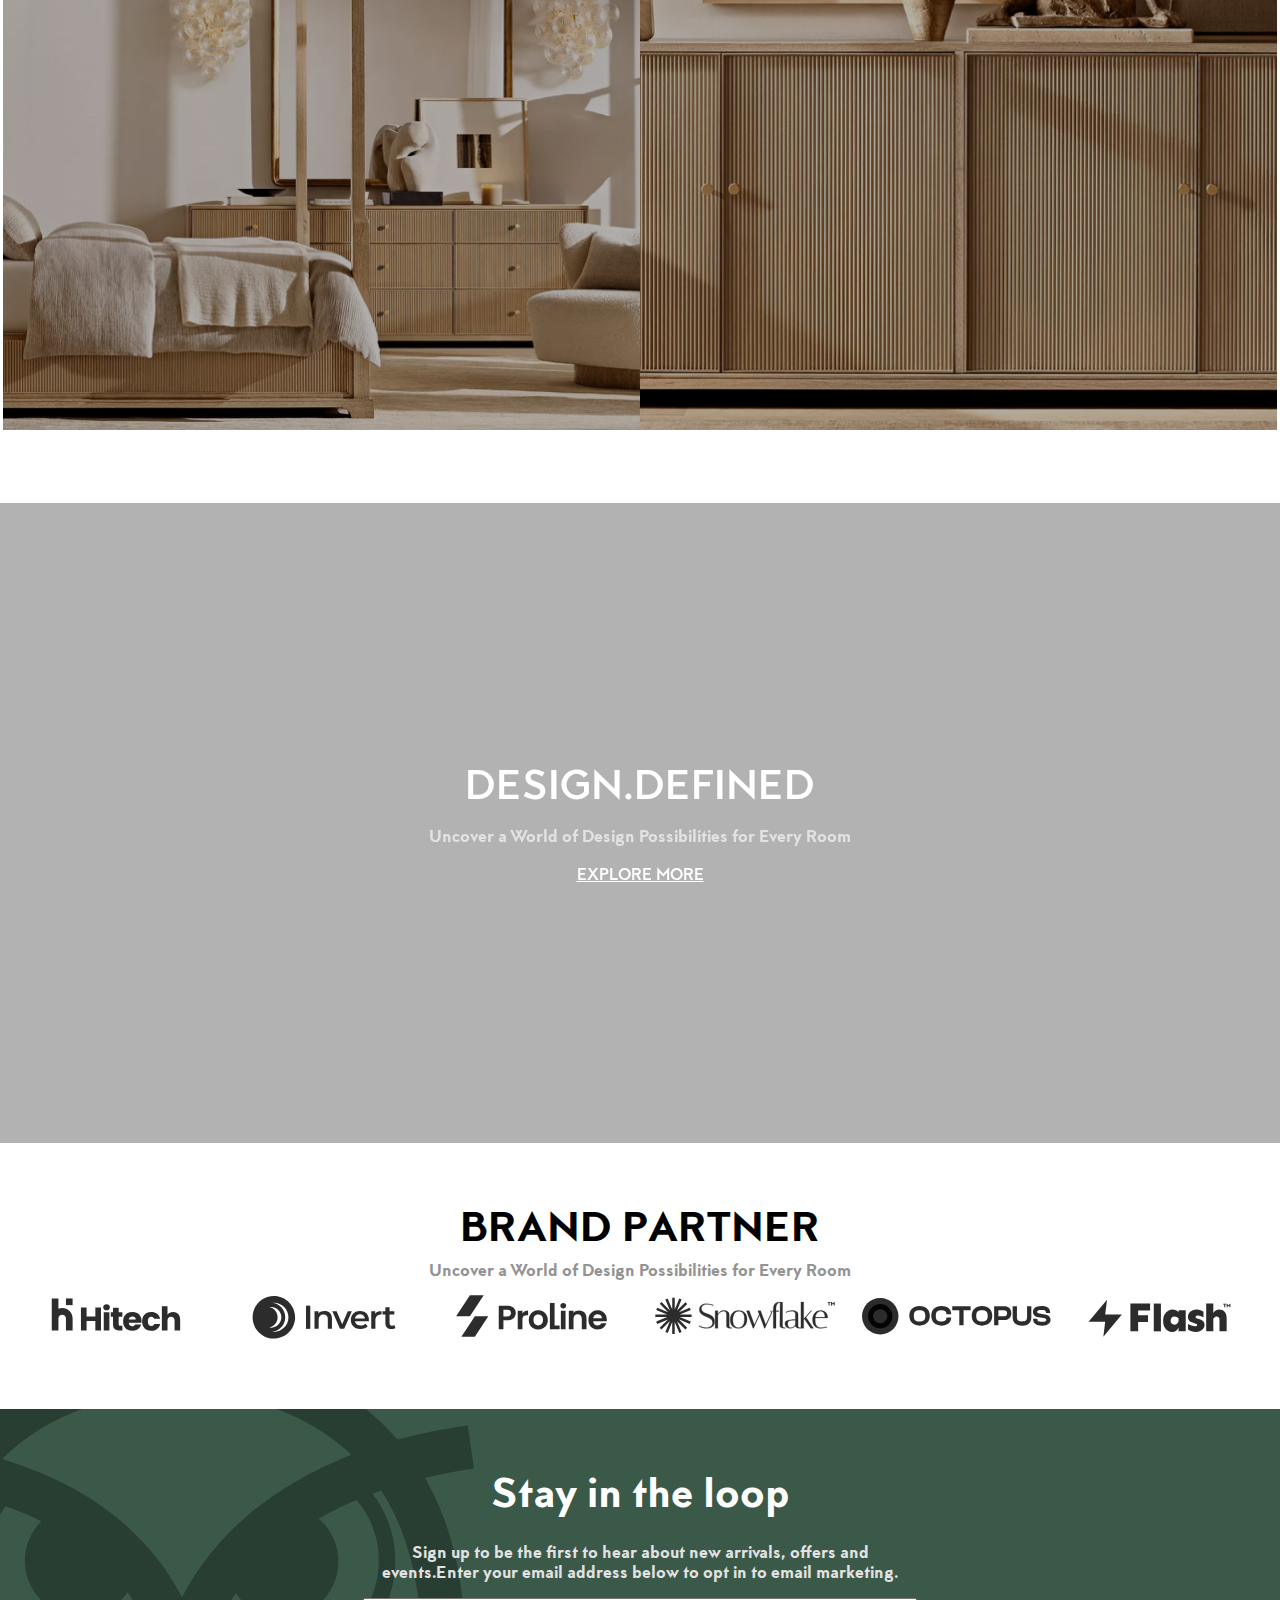
==== commit c6cd1805: "check fonts home" ====
--- a/index.html
+++ b/index.html
@@ -137,7 +137,7 @@
       <h2 class="text-60 fw-normal text-center black-neutral pb-2">
         Inspiring Spaces with Timeless Elegance
       </h2>
-      <p class="text-20 text-center gray-neutral">
+      <p class="text-20 text-center gray-subtext">
         At Studio Collection, symbolized by the wise owl, we craft furniture that embodies wisdom and timeless beauty.
         Every piece is a blend of tradition and modern design, transforming your space into a sanctuary of elegance. Let
         our thoughtfully crafted collections inspire you to create a home that tells your unique story.
@@ -149,19 +149,19 @@
         <div class="img-icon-large bottom-line">
           <img class="h-100 w-100" src="./images/furniture.svg" alt="">
         </div>
-        <p class="pt-2 text-center">Furniture outlet</p>
+        <p class="pt-2 text-center fw-bold">Furniture outlet</p>
       </div>
       <div>
         <div class="img-icon-large bottom-line">
           <img class="h-100 w-100" src="./images/wardrop.svg" alt="">
         </div>
-        <p class="pt-2 text-center">Wood floor</p>
+        <p class="pt-2 text-center fw-bold">Wood floor</p>
       </div>
       <div>
         <div class="img-icon-large bottom-line">
           <img class="h-100 w-100" src="./images/sofa.svg" alt="">
         </div>
-        <p class="pt-2 text-center">Fabric and leather</p>
+        <p class="pt-2 text-center fw-bold">Fabric and leather</p>
       </div>
     </div>
 
@@ -175,7 +175,7 @@
       <h2 class="text-60 fw-normal text-center black-neutral pb-2">
         Featured Collection
       </h2>
-      <p class="text-20 text-center gray-neutral">
+      <p class="text-20 text-center gray-subtext">
         Showcasing Our Most Popular Designs
       </p>
     </div>
@@ -189,10 +189,11 @@
       <div class="w-70 d-flex flex-column justify-content-between gap-3">
         <div class="bottom-line-full d-flex align-items-center gap-2 w-fit">
           <img class="img-icon" src="./images/furniture.svg" alt="">
-          <p class="text-16 black-neutral">Furniture outlet</p>
+          <p class="text-16 fw-bold black-neutral">Furniture outlet</p>
         </div>
         <h4 class="text-32 fw-bold black-neutral">HW14 Rely Office Chair - Swivel Base</h4>
-        <p class="text-20">Rough-hewn reclaimed wood, salvaged from old railway ties, is repurposed to create our
+        <p class="text-20 gray-subtext">Rough-hewn reclaimed wood, salvaged from old railway ties, is repurposed to
+          create our
           mirror. Free of ornamentation, the frame's clean lines and minimal finishing allow the rustic
         </p>
         <a class="text-20 fw-bold green-dark" href="#">Read More</a>
@@ -233,88 +234,100 @@
     </div>
     <div class="slick-slider custome-container-sm" id="slider1">
       <div class="slider-item">
-        <div class="d-flex flex-column justify-content-around align-items-start gap-3">
-          <div class="">
-            <img src="./images/sofa-1.png" alt="">
-          </div>
-          <div class="w-100 d-flex justify-content-between align-items-center">
-            <p class="text-20 fw-medium text-black">$500.00</p>
-            <div><img src="./images/heart.svg" alt=""></div>
-          </div>
-          <p class="text-20 gray-tertiary">Scott 2 Seater Sofa</p>
-          <p class="text-20 gray-neutral">N00-102</p>
-          <p class="fw-medium text-20 gray-neutral">3 colors</p>
-        </div>
-      </div>
-      <div class="slider-item">
-        <div class="d-flex flex-column justify-content-around align-items-start gap-3">
-          <div class="">
-            <img src="./images/sofa-2.png" alt="">
-          </div>
-          <div class="w-100 d-flex justify-content-between align-items-center">
-            <p class="text-20 fw-medium text-black">$500.00</p>
-            <div><img src="./images/heart.svg" alt=""></div>
-          </div>
-          <p class="text-20 gray-tertiary">Scott 2 Seater Sofa</p>
-          <p class="text-20 gray-neutral">N00-102</p>
-          <p class="fw-medium text-20 gray-neutral">3 colors</p>
-        </div>
-      </div>
-      <div class="slider-item">
-        <div class="d-flex flex-column justify-content-around align-items-start gap-3">
-          <div class="">
-            <img src="./images/sofa-3.png" alt="">
-          </div>
-          <div class="w-100 d-flex justify-content-between align-items-center">
-            <p class="text-20 fw-medium text-black">$500.00</p>
-            <div><img src="./images/heart.svg" alt=""></div>
-          </div>
-          <p class="text-20 gray-tertiary">Scott 2 Seater Sofa</p>
-          <p class="text-20 gray-neutral">N00-102</p>
-          <p class="fw-medium text-20 gray-neutral">3 colors</p>
-        </div>
-      </div>
-      <div class="slider-item">
-        <div class="d-flex flex-column justify-content-around align-items-start gap-3">
-          <div class="">
-            <img src="./images/sofa-4.png" alt="">
-          </div>
-          <div class="w-100 d-flex justify-content-between align-items-center">
-            <p class="text-20 fw-medium text-black">$500.00</p>
-            <div><img src="./images/heart.svg" alt=""></div>
-          </div>
-          <p class="text-20 gray-tertiary">Scott 2 Seater Sofa</p>
-          <p class="text-20 gray-neutral">N00-102</p>
-          <p class="fw-medium text-20 gray-neutral">3 colors</p>
-        </div>
-      </div>
-      <div class="slider-item">
-        <div class="d-flex flex-column justify-content-around align-items-start gap-3">
-          <div class="">
-            <img src="./images/sofa-1.png" alt="">
-          </div>
-          <div class="w-100 d-flex justify-content-between align-items-center">
-            <p class="text-20 fw-medium text-black">$500.00</p>
-            <div><img src="./images/heart.svg" alt=""></div>
-          </div>
-          <p class="text-20 gray-tertiary">Scott 2 Seater Sofa</p>
-          <p class="text-20 gray-neutral">N00-102</p>
-          <p class="fw-medium text-20 gray-neutral">3 colors</p>
-        </div>
-      </div>
-      <div class="slider-item">
-        <div class="d-flex flex-column justify-content-around align-items-start gap-3">
-          <div class="">
-            <img src="./images/sofa-2.png" alt="">
-          </div>
-          <div class="w-100 d-flex justify-content-between align-items-center">
-            <p class="text-20 fw-medium text-black">$500.00</p>
-            <div><img src="./images/heart.svg" alt=""></div>
-          </div>
-          <p class="text-20 gray-tertiary">Scott 2 Seater Sofa</p>
-          <p class="text-20 gray-neutral">N00-102</p>
-          <p class="fw-medium text-20 gray-neutral">3 colors</p>
-        </div>
+        <a href="#" class="text-decoration-none">
+          <div class="d-flex flex-column justify-content-around align-items-start gap-3">
+            <div class="">
+              <img src="./images/sofa-1.png" alt="">
+            </div>
+            <div class="w-100 d-flex justify-content-between align-items-center">
+              <p class="text-20 fw-medium text-black">$500.00</p>
+              <div><img src="./images/heart.svg" alt=""></div>
+            </div>
+            <p class="text-20 gray-tertiary">Scott 2 Seater Sofa</p>
+            <p class="text-20 gray-subtext">N00-102</p>
+            <p class="fw-medium text-20 gray-neutral">3 colors</p>
+          </div>
+        </a>
+      </div>
+      <div class="slider-item">
+        <a href="#" class="text-decoration-none">
+          <div class="d-flex flex-column justify-content-around align-items-start gap-3">
+            <div class="">
+              <img src="./images/sofa-2.png" alt="">
+            </div>
+            <div class="w-100 d-flex justify-content-between align-items-center">
+              <p class="text-20 fw-medium text-black">$500.00</p>
+              <div><img src="./images/heart.svg" alt=""></div>
+            </div>
+            <p class="text-20 gray-tertiary">Scott 2 Seater Sofa</p>
+            <p class="text-20 gray-subtext">N00-102</p>
+            <p class="fw-medium text-20 gray-neutral">3 colors</p>
+          </div>
+        </a>
+      </div>
+      <div class="slider-item">
+        <a href="#" class="text-decoration-none">
+          <div class="d-flex flex-column justify-content-around align-items-start gap-3">
+            <div class="">
+              <img src="./images/sofa-3.png" alt="">
+            </div>
+            <div class="w-100 d-flex justify-content-between align-items-center">
+              <p class="text-20 fw-medium text-black">$500.00</p>
+              <div><img src="./images/heart.svg" alt=""></div>
+            </div>
+            <p class="text-20 gray-tertiary">Scott 2 Seater Sofa</p>
+            <p class="text-20 gray-subtext">N00-102</p>
+            <p class="fw-medium text-20 gray-neutral">3 colors</p>
+          </div>
+        </a>
+      </div>
+      <div class="slider-item">
+        <a href="#" class="text-decoration-none">
+          <div class="d-flex flex-column justify-content-around align-items-start gap-3">
+            <div class="">
+              <img src="./images/sofa-4.png" alt="">
+            </div>
+            <div class="w-100 d-flex justify-content-between align-items-center">
+              <p class="text-20 fw-medium text-black">$500.00</p>
+              <div><img src="./images/heart.svg" alt=""></div>
+            </div>
+            <p class="text-20 gray-tertiary">Scott 2 Seater Sofa</p>
+            <p class="text-20 gray-subtext">N00-102</p>
+            <p class="fw-medium text-20 gray-neutral">3 colors</p>
+          </div>
+        </a>
+      </div>
+      <div class="slider-item">
+        <a href="#" class="text-decoration-none">
+          <div class="d-flex flex-column justify-content-around align-items-start gap-3">
+            <div class="">
+              <img src="./images/sofa-1.png" alt="">
+            </div>
+            <div class="w-100 d-flex justify-content-between align-items-center">
+              <p class="text-20 fw-medium text-black">$500.00</p>
+              <div><img src="./images/heart.svg" alt=""></div>
+            </div>
+            <p class="text-20 gray-tertiary">Scott 2 Seater Sofa</p>
+            <p class="text-20 gray-subtext">N00-102</p>
+            <p class="fw-medium text-20 gray-neutral">3 colors</p>
+          </div>
+        </a>
+      </div>
+      <div class="slider-item">
+        <a href="#" class="text-decoration-none">
+          <div class="d-flex flex-column justify-content-around align-items-start gap-3">
+            <div class="">
+              <img src="./images/sofa-2.png" alt="">
+            </div>
+            <div class="w-100 d-flex justify-content-between align-items-center">
+              <p class="text-20 fw-medium text-black">$500.00</p>
+              <div><img src="./images/heart.svg" alt=""></div>
+            </div>
+            <p class="text-20 gray-tertiary">Scott 2 Seater Sofa</p>
+            <p class="text-20 gray-subtext">N00-102</p>
+            <p class="fw-medium text-20 gray-neutral">3 colors</p>
+          </div>
+        </a>
       </div>
     </div>
   </div>
@@ -347,10 +360,12 @@
       <div class="w-70 d-flex flex-column justify-content-between gap-3">
         <div class="bottom-line-full d-flex align-items-center gap-2 w-fit">
           <img class="img-icon" src="./images/wardrop.svg" alt="">
-          <p class="text-16 black-neutral">Wood floor</p>
+          <p class="text-16 fw-bold black-neutral">Wood floor</p>
         </div>
         <h4 class="text-32 fw-bold black-neutral">Reclaimed Railroad Ties Floor Mirror</h4>
-        <p class="text-20">Rough-hewn reclaimed wood, salvaged from old railway ties, is repurposed to create our
+        <p class="text-20 gray-subtext fw-normal">Rough-hewn reclaimed wood, salvaged from old railway ties, is
+          repurposed to
+          create our
           mirror. Free of ornamentation, the frame's clean lines and minimal finishing allow the rustic
         </p>
         <a class="text-20 fw-bold green-dark" href="#">Read More</a>
@@ -391,74 +406,84 @@
     </div>
     <div class="slick-slider custome-container-sm" id="slider2">
       <div class="slider-item text-start">
-        <div class="d-flex flex-column justify-content-around align-items-start gap-3">
-          <div class="">
-            <img src="./images/flo-4.png" alt="">
-          </div>
-          <div class="w-100 d-flex justify-content-between align-items-center">
-            <p class="text-20 fw-medium text-black">$500.00</p>
-            <div><img src="./images/heart.svg" alt=""></div>
-          </div>
-          <p class="text-20 gray-tertiary">19th C. Hand-Carved Antiqued</p>
-          <p class="text-20 gray-neutral">N00-102</p>
-          <p class="fw-medium text-20 gray-neutral">3 colors</p>
-        </div>
+        <a href="#" class="text-decoration-none">
+          <div class="d-flex flex-column justify-content-around align-items-start gap-3">
+            <div class="">
+              <img src="./images/flo-4.png" alt="">
+            </div>
+            <div class="w-100 d-flex justify-content-between align-items-center">
+              <p class="text-20 fw-medium text-black">$500.00</p>
+              <div><img src="./images/heart.svg" alt=""></div>
+            </div>
+            <p class="text-20 gray-tertiary">19th C. Hand-Carved Antiqued</p>
+            <p class="text-20 gray-subtext">N00-102</p>
+            <p class="fw-medium text-20 gray-neutral">3 colors</p>
+          </div>
+        </a>
       </div>
       <div class="slider-item text-start">
-        <div class="d-flex flex-column justify-content-around align-items-start gap-3">
-          <div class="">
-            <img src="./images/flo-5.png" alt="">
-          </div>
-          <div class="w-100 d-flex justify-content-between align-items-center">
-            <p class="text-20 fw-medium text-black">$500.00</p>
-            <div><img src="./images/heart.svg" alt=""></div>
-          </div>
-          <p class="text-20 gray-tertiary">19th C. Hand-Carved Antiqued</p>
-          <p class="text-20 gray-neutral">N00-102</p>
-          <p class="fw-medium text-20 gray-neutral">3 colors</p>
-        </div>
+        <a href="#" class="text-decoration-none">
+          <div class="d-flex flex-column justify-content-around align-items-start gap-3">
+            <div class="">
+              <img src="./images/flo-5.png" alt="">
+            </div>
+            <div class="w-100 d-flex justify-content-between align-items-center">
+              <p class="text-20 fw-medium text-black">$500.00</p>
+              <div><img src="./images/heart.svg" alt=""></div>
+            </div>
+            <p class="text-20 gray-tertiary">19th C. Hand-Carved Antiqued</p>
+            <p class="text-20 gray-subtext">N00-102</p>
+            <p class="fw-medium text-20 gray-neutral">3 colors</p>
+          </div>
+        </a>
       </div>
       <div class="slider-item text-start">
-        <div class="d-flex flex-column justify-content-around align-items-start gap-3">
-          <div class="">
-            <img src="./images/flo-6.png" alt="">
-          </div>
-          <div class="w-100 d-flex justify-content-between align-items-center">
-            <p class="text-20 fw-medium text-black">$500.00</p>
-            <div><img src="./images/heart.svg" alt=""></div>
-          </div>
-          <p class="text-20 gray-tertiary">19th C. Hand-Carved Antiqued</p>
-          <p class="text-20 gray-neutral">N00-102</p>
-          <p class="fw-medium text-20 gray-neutral">3 colors</p>
-        </div>
+        <a href="#" class="text-decoration-none">
+          <div class="d-flex flex-column justify-content-around align-items-start gap-3">
+            <div class="">
+              <img src="./images/flo-6.png" alt="">
+            </div>
+            <div class="w-100 d-flex justify-content-between align-items-center">
+              <p class="text-20 fw-medium text-black">$500.00</p>
+              <div><img src="./images/heart.svg" alt=""></div>
+            </div>
+            <p class="text-20 gray-tertiary">19th C. Hand-Carved Antiqued</p>
+            <p class="text-20 gray-subtext">N00-102</p>
+            <p class="fw-medium text-20 gray-neutral">3 colors</p>
+          </div>
+        </a>
       </div>
       <div class="slider-item text-start">
-        <div class="d-flex flex-column justify-content-around align-items-start gap-3">
-          <div class="">
-            <img src="./images/flo-7.png" alt="">
-          </div>
-          <div class="w-100 d-flex justify-content-between align-items-center">
-            <p class="text-20 fw-medium text-black">$500.00</p>
-            <div><img src="./images/heart.svg" alt=""></div>
-          </div>
-          <p class="text-20 gray-tertiary">19th C. Hand-Carved Antiqued</p>
-          <p class="text-20 gray-neutral">N00-102</p>
-          <p class="fw-medium text-20 gray-neutral">3 colors</p>
-        </div>
+        <a href="#" class="text-decoration-none">
+          <div class="d-flex flex-column justify-content-around align-items-start gap-3">
+            <div class="">
+              <img src="./images/flo-7.png" alt="">
+            </div>
+            <div class="w-100 d-flex justify-content-between align-items-center">
+              <p class="text-20 fw-medium text-black">$500.00</p>
+              <div><img src="./images/heart.svg" alt=""></div>
+            </div>
+            <p class="text-20 gray-tertiary">19th C. Hand-Carved Antiqued</p>
+            <p class="text-20 gray-subtext">N00-102</p>
+            <p class="fw-medium text-20 gray-neutral">3 colors</p>
+          </div>
+        </a>
       </div>
       <div class="slider-item text-start">
-        <div class="d-flex flex-column justify-content-around align-items-start gap-3">
-          <div class="">
-            <img src="./images/flo-4.png" alt="">
-          </div>
-          <div class="w-100 d-flex justify-content-between align-items-center">
-            <p class="text-20 fw-medium text-black">$500.00</p>
-            <div><img src="./images/heart.svg" alt=""></div>
-          </div>
-          <p class="text-20 gray-tertiary">19th C. Hand-Carved Antiqued</p>
-          <p class="text-20 gray-neutral">N00-102</p>
-          <p class="fw-medium text-20 gray-neutral">3 colors</p>
-        </div>
+        <a href="#" class="text-decoration-none">
+          <div class="d-flex flex-column justify-content-around align-items-start gap-3">
+            <div class="">
+              <img src="./images/flo-4.png" alt="">
+            </div>
+            <div class="w-100 d-flex justify-content-between align-items-center">
+              <p class="text-20 fw-medium text-black">$500.00</p>
+              <div><img src="./images/heart.svg" alt=""></div>
+            </div>
+            <p class="text-20 gray-tertiary">19th C. Hand-Carved Antiqued</p>
+            <p class="text-20 gray-subtext">N00-102</p>
+            <p class="fw-medium text-20 gray-neutral">3 colors</p>
+          </div>
+        </a>
       </div>
     </div>
   </div>
@@ -487,10 +512,12 @@
       <div class="w-70 d-flex flex-column justify-content-between gap-3">
         <div class="bottom-line-full d-flex align-items-center gap-2 w-fit">
           <img class="img-icon" src="./images/sofa.svg" alt="">
-          <p class="text-16 black-neutral">Fabric and leather</p>
+          <p class="text-16 fw-bold black-neutral">Fabric and leather</p>
         </div>
         <h4 class="text-32 fw-bold black-neutral">Maxwell Leather Swivel Chair</h4>
-        <p class="text-20">Rough-hewn reclaimed wood, salvaged from old railway ties, is repurposed to create our
+        <p class="text-20 gray-subtext fw-normal">Rough-hewn reclaimed wood, salvaged from old railway ties, is
+          repurposed to
+          create our
           mirror. Free of ornamentation, the frame's clean lines and minimal finishing allow the rustic
         </p>
         <a class="text-20 fw-bold green-dark" href="#">Read More</a>
@@ -532,88 +559,100 @@
     </div>
     <div class="slick-slider custome-container-sm" id="slider3">
       <div class="slider-item">
-        <div class="d-flex flex-column justify-content-around align-items-start gap-3">
-          <div class="">
-            <img src="./images/sofa-9.png" alt="">
-          </div>
-          <div class="w-100 d-flex justify-content-between align-items-center">
-            <p class="text-20 fw-medium text-black">$500.00</p>
-            <div><img src="./images/heart.svg" alt=""></div>
-          </div>
-          <p class="text-20 gray-tertiary">Maxwell Leather Swivel Chair</p>
-          <p class="text-20 gray-neutral">N00-102</p>
-          <p class="fw-medium text-20 gray-neutral">3 colors</p>
-        </div>
-      </div>
-      <div class="slider-item">
-        <div class="d-flex flex-column justify-content-around align-items-start gap-3">
-          <div class="">
-            <img src="./images/sofa-9.png" alt="">
-          </div>
-          <div class="w-100 d-flex justify-content-between align-items-center">
-            <p class="text-20 fw-medium text-black">$500.00</p>
-            <div><img src="./images/heart.svg" alt=""></div>
-          </div>
-          <p class="text-20 gray-tertiary">Maxwell Leather Swivel Chair</p>
-          <p class="text-20 gray-neutral">N00-102</p>
-          <p class="fw-medium text-20 gray-neutral">3 colors</p>
-        </div>
-      </div>
-      <div class="slider-item">
-        <div class="d-flex flex-column justify-content-around align-items-start gap-3">
-          <div class="">
-            <img src="./images/sofa-9.png" alt="">
-          </div>
-          <div class="w-100 d-flex justify-content-between align-items-center">
-            <p class="text-20 fw-medium text-black">$500.00</p>
-            <div><img src="./images/heart.svg" alt=""></div>
-          </div>
-          <p class="text-20 gray-tertiary">Maxwell Leather Swivel Chair</p>
-          <p class="text-20 gray-neutral">N00-102</p>
-          <p class="fw-medium text-20 gray-neutral">3 colors</p>
-        </div>
-      </div>
-      <div class="slider-item">
-        <div class="d-flex flex-column justify-content-around align-items-start gap-3">
-          <div class="">
-            <img src="./images/sofa-9.png" alt="">
-          </div>
-          <div class="w-100 d-flex justify-content-between align-items-center">
-            <p class="text-20 fw-medium text-black">$500.00</p>
-            <div><img src="./images/heart.svg" alt=""></div>
-          </div>
-          <p class="text-20 gray-tertiary">Maxwell Leather Swivel Chair</p>
-          <p class="text-20 gray-neutral">N00-102</p>
-          <p class="fw-medium text-20 gray-neutral">3 colors</p>
-        </div>
-      </div>
-      <div class="slider-item">
-        <div class="d-flex flex-column justify-content-around align-items-start gap-3">
-          <div class="">
-            <img src="./images/sofa-9.png" alt="">
-          </div>
-          <div class="w-100 d-flex justify-content-between align-items-center">
-            <p class="text-20 fw-medium text-black">$500.00</p>
-            <div><img src="./images/heart.svg" alt=""></div>
-          </div>
-          <p class="text-20 gray-tertiary">Maxwell Leather Swivel Chair</p>
-          <p class="text-20 gray-neutral">N00-102</p>
-          <p class="fw-medium text-20 gray-neutral">3 colors</p>
-        </div>
-      </div>
-      <div class="slider-item">
-        <div class="d-flex flex-column justify-content-around align-items-start gap-3">
-          <div class="">
-            <img src="./images/sofa-9.png" alt="">
-          </div>
-          <div class="w-100 d-flex justify-content-between align-items-center">
-            <p class="text-20 fw-medium text-black">$500.00</p>
-            <div><img src="./images/heart.svg" alt=""></div>
-          </div>
-          <p class="text-20 gray-tertiary">Maxwell Leather Swivel Chair</p>
-          <p class="text-20 gray-neutral">N00-102</p>
-          <p class="fw-medium text-20 gray-neutral">3 colors</p>
-        </div>
+        <a href="#" class="text-decoration-none">
+          <div class="d-flex flex-column justify-content-around align-items-start gap-3">
+            <div class="">
+              <img src="./images/sofa-9.png" alt="">
+            </div>
+            <div class="w-100 d-flex justify-content-between align-items-center">
+              <p class="text-20 fw-medium text-black">$500.00</p>
+              <div><img src="./images/heart.svg" alt=""></div>
+            </div>
+            <p class="text-20 gray-tertiary">Maxwell Leather Swivel Chair</p>
+            <p class="text-20 gray-subtext">N00-102</p>
+            <p class="fw-medium text-20 gray-neutral">3 colors</p>
+          </div>
+        </a>
+      </div>
+      <div class="slider-item">
+        <a href="#" class="text-decoration-none">
+          <div class="d-flex flex-column justify-content-around align-items-start gap-3">
+            <div class="">
+              <img src="./images/sofa-9.png" alt="">
+            </div>
+            <div class="w-100 d-flex justify-content-between align-items-center">
+              <p class="text-20 fw-medium text-black">$500.00</p>
+              <div><img src="./images/heart.svg" alt=""></div>
+            </div>
+            <p class="text-20 gray-tertiary">Maxwell Leather Swivel Chair</p>
+            <p class="text-20 gray-subtext">N00-102</p>
+            <p class="fw-medium text-20 gray-neutral">3 colors</p>
+          </div>
+        </a>
+      </div>
+      <div class="slider-item">
+        <a href="#" class="text-decoration-none">
+          <div class="d-flex flex-column justify-content-around align-items-start gap-3">
+            <div class="">
+              <img src="./images/sofa-9.png" alt="">
+            </div>
+            <div class="w-100 d-flex justify-content-between align-items-center">
+              <p class="text-20 fw-medium text-black">$500.00</p>
+              <div><img src="./images/heart.svg" alt=""></div>
+            </div>
+            <p class="text-20 gray-tertiary">Maxwell Leather Swivel Chair</p>
+            <p class="text-20 gray-subtext">N00-102</p>
+            <p class="fw-medium text-20 gray-neutral">3 colors</p>
+          </div>
+        </a>
+      </div>
+      <div class="slider-item">
+        <a href="#" class="text-decoration-none">
+          <div class="d-flex flex-column justify-content-around align-items-start gap-3">
+            <div class="">
+              <img src="./images/sofa-9.png" alt="">
+            </div>
+            <div class="w-100 d-flex justify-content-between align-items-center">
+              <p class="text-20 fw-medium text-black">$500.00</p>
+              <div><img src="./images/heart.svg" alt=""></div>
+            </div>
+            <p class="text-20 gray-tertiary">Maxwell Leather Swivel Chair</p>
+            <p class="text-20 gray-subtext">N00-102</p>
+            <p class="fw-medium text-20 gray-neutral">3 colors</p>
+          </div>
+        </a>
+      </div>
+      <div class="slider-item">
+        <a href="#" class="text-decoration-none">
+          <div class="d-flex flex-column justify-content-around align-items-start gap-3">
+            <div class="">
+              <img src="./images/sofa-9.png" alt="">
+            </div>
+            <div class="w-100 d-flex justify-content-between align-items-center">
+              <p class="text-20 fw-medium text-black">$500.00</p>
+              <div><img src="./images/heart.svg" alt=""></div>
+            </div>
+            <p class="text-20 gray-tertiary">Maxwell Leather Swivel Chair</p>
+            <p class="text-20 gray-subtext">N00-102</p>
+            <p class="fw-medium text-20 gray-neutral">3 colors</p>
+          </div>
+        </a>
+      </div>
+      <div class="slider-item">
+        <a href="#" class="text-decoration-none">
+          <div class="d-flex flex-column justify-content-around align-items-start gap-3">
+            <div class="">
+              <img src="./images/sofa-9.png" alt="">
+            </div>
+            <div class="w-100 d-flex justify-content-between align-items-center">
+              <p class="text-20 fw-medium text-black">$500.00</p>
+              <div><img src="./images/heart.svg" alt=""></div>
+            </div>
+            <p class="text-20 gray-tertiary">Maxwell Leather Swivel Chair</p>
+            <p class="text-20 gray-subtext">N00-102</p>
+            <p class="fw-medium text-20 gray-neutral">3 colors</p>
+          </div>
+        </a>
       </div>
     </div>
   </div>
@@ -640,7 +679,7 @@
       <h2 class="text-60 fw-normal text-center black-neutral pb-2">
         TRANSFORM YOUR SPACE EASILY
       </h2>
-      <p class="text-20 text-center gray-neutral">
+      <p class="text-20 text-center gray-subtext">
         Uncover a World of Design Possibilities for Every Room
       </p>
     </div>
@@ -707,7 +746,7 @@
       <h2 class="text-60 fw-normal text-center black-neutral pb-2">
         BRAND PARTNER
       </h2>
-      <p class="text-20 text-center gray-neutral">
+      <p class="text-20 text-center gray-subtext">
         Uncover a World of Design Possibilities for Every Room
       </p>
     </div>
@@ -782,9 +821,9 @@
         <div class="d-flex flex-column gap-3">
           <div class="d-flex flex-column gap-3">
             <p class="text-12 gray-neutral">Contact Us</p>
-            <a class="text-20 black-neutral" href="tel:+85595231536">(+855) 95 231 536
+            <a class="text-20 black-neutral fw-medium" href="tel:+85595231536">(+855) 95 231 536
             </a>
-            <a class="text-20 black-neutral" href="tel:+85595231536">(+855) 95 231 536
+            <a class="text-20 black-neutral fw-medium" href="tel:+85595231536">(+855) 95 231 536
             </a>
           </div>
           <div class="d-flex flex-column gap-3">
